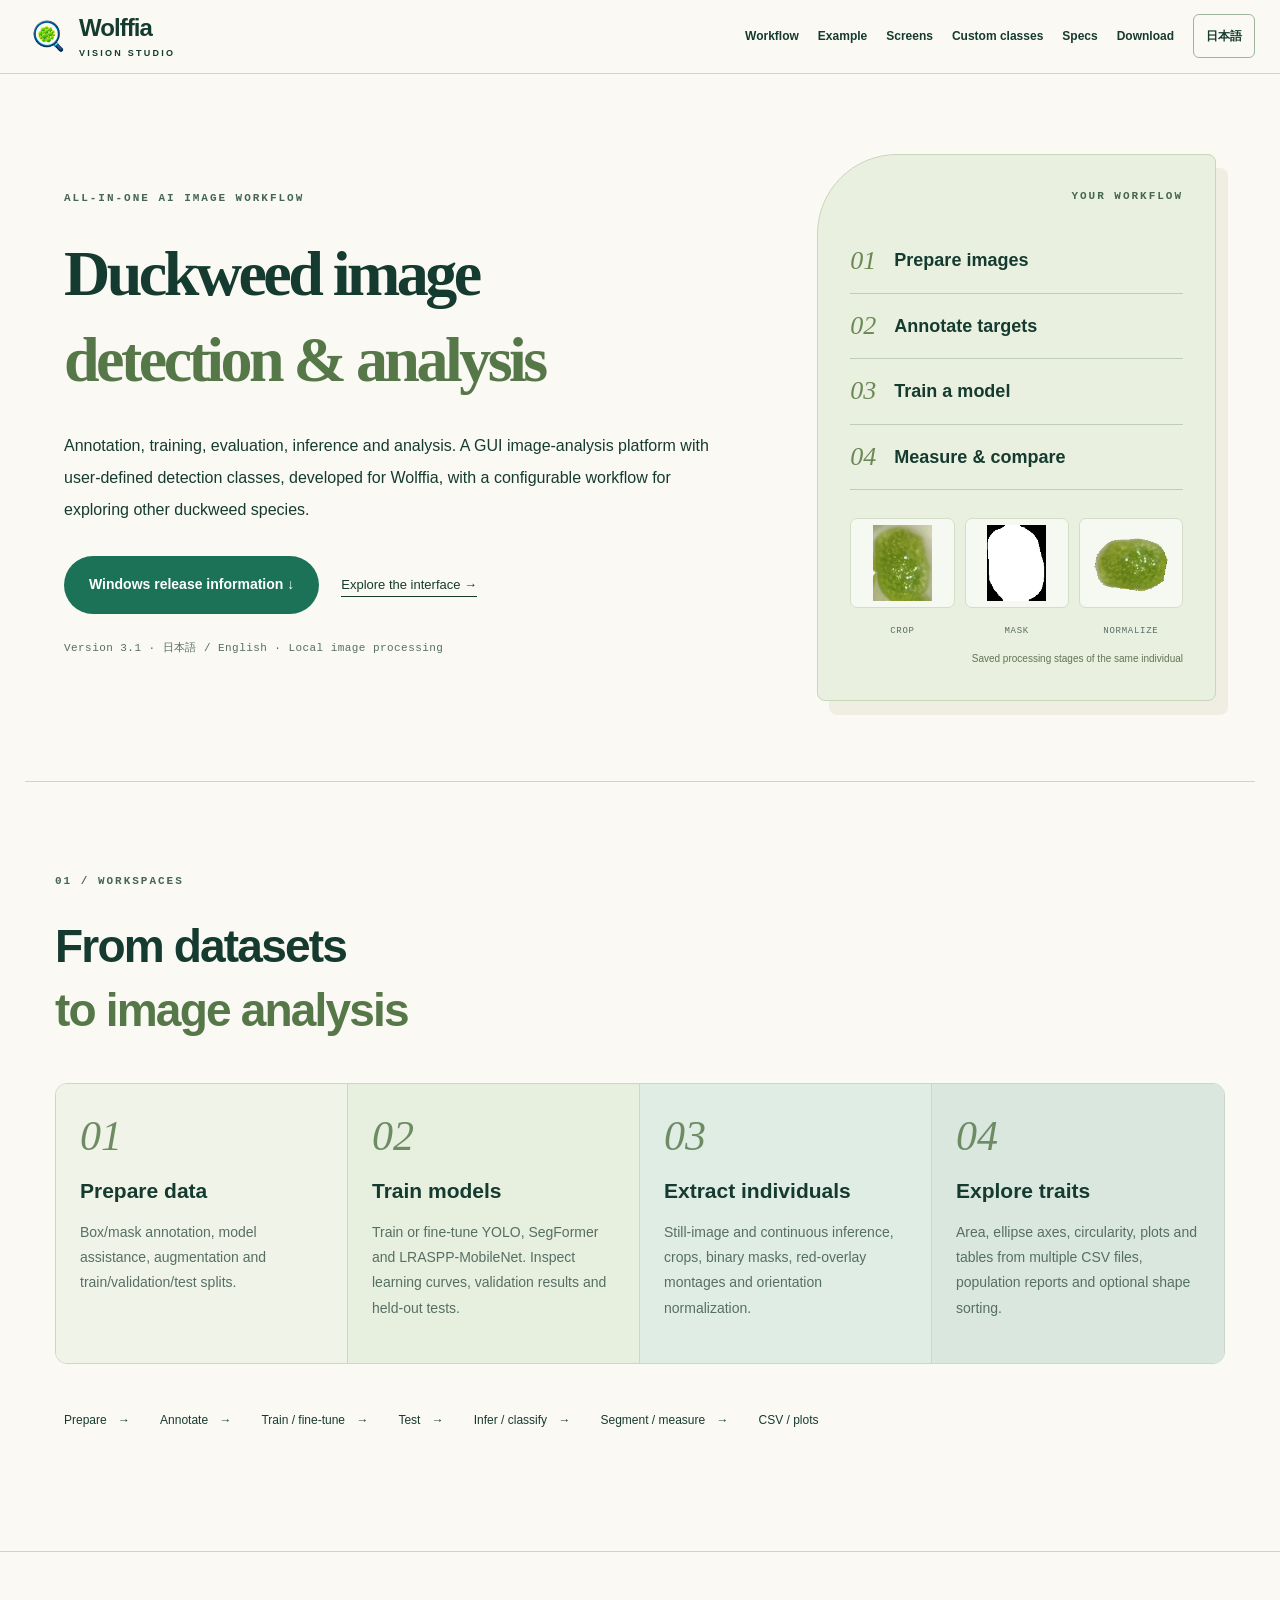
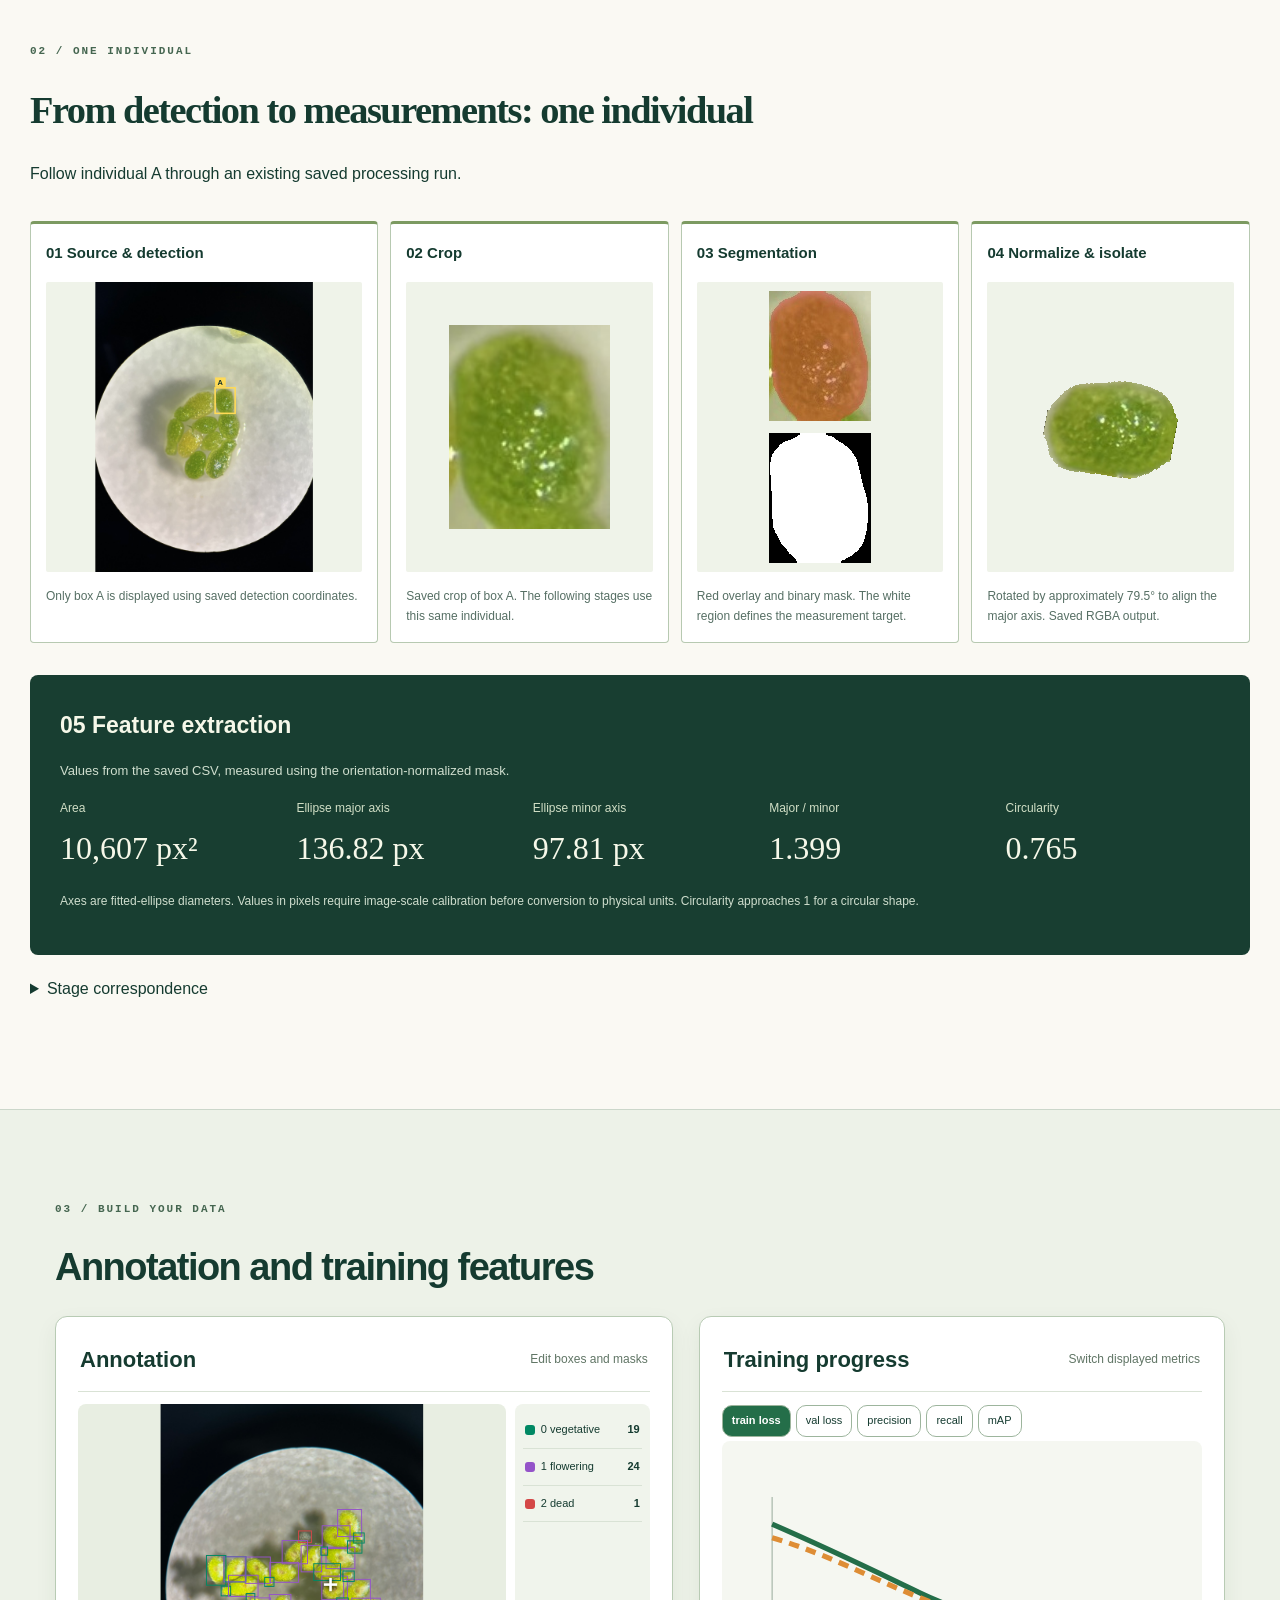
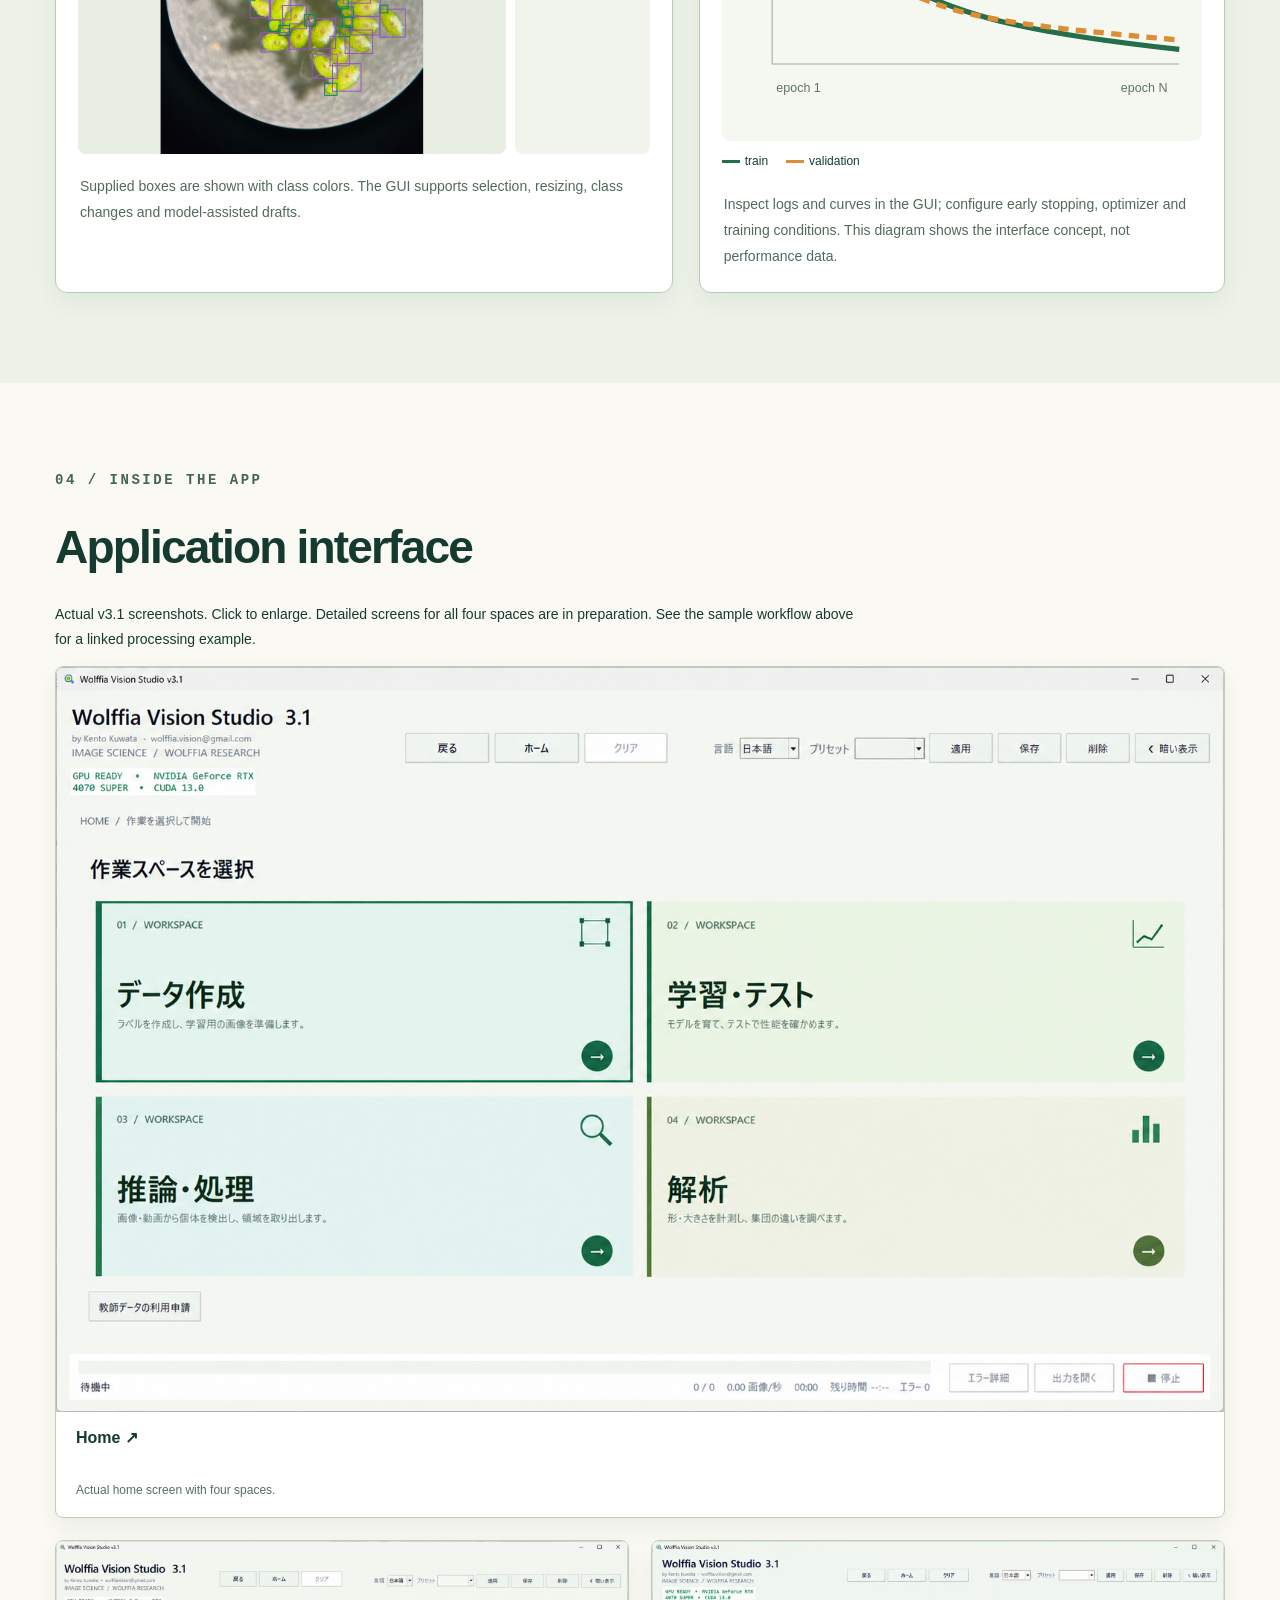
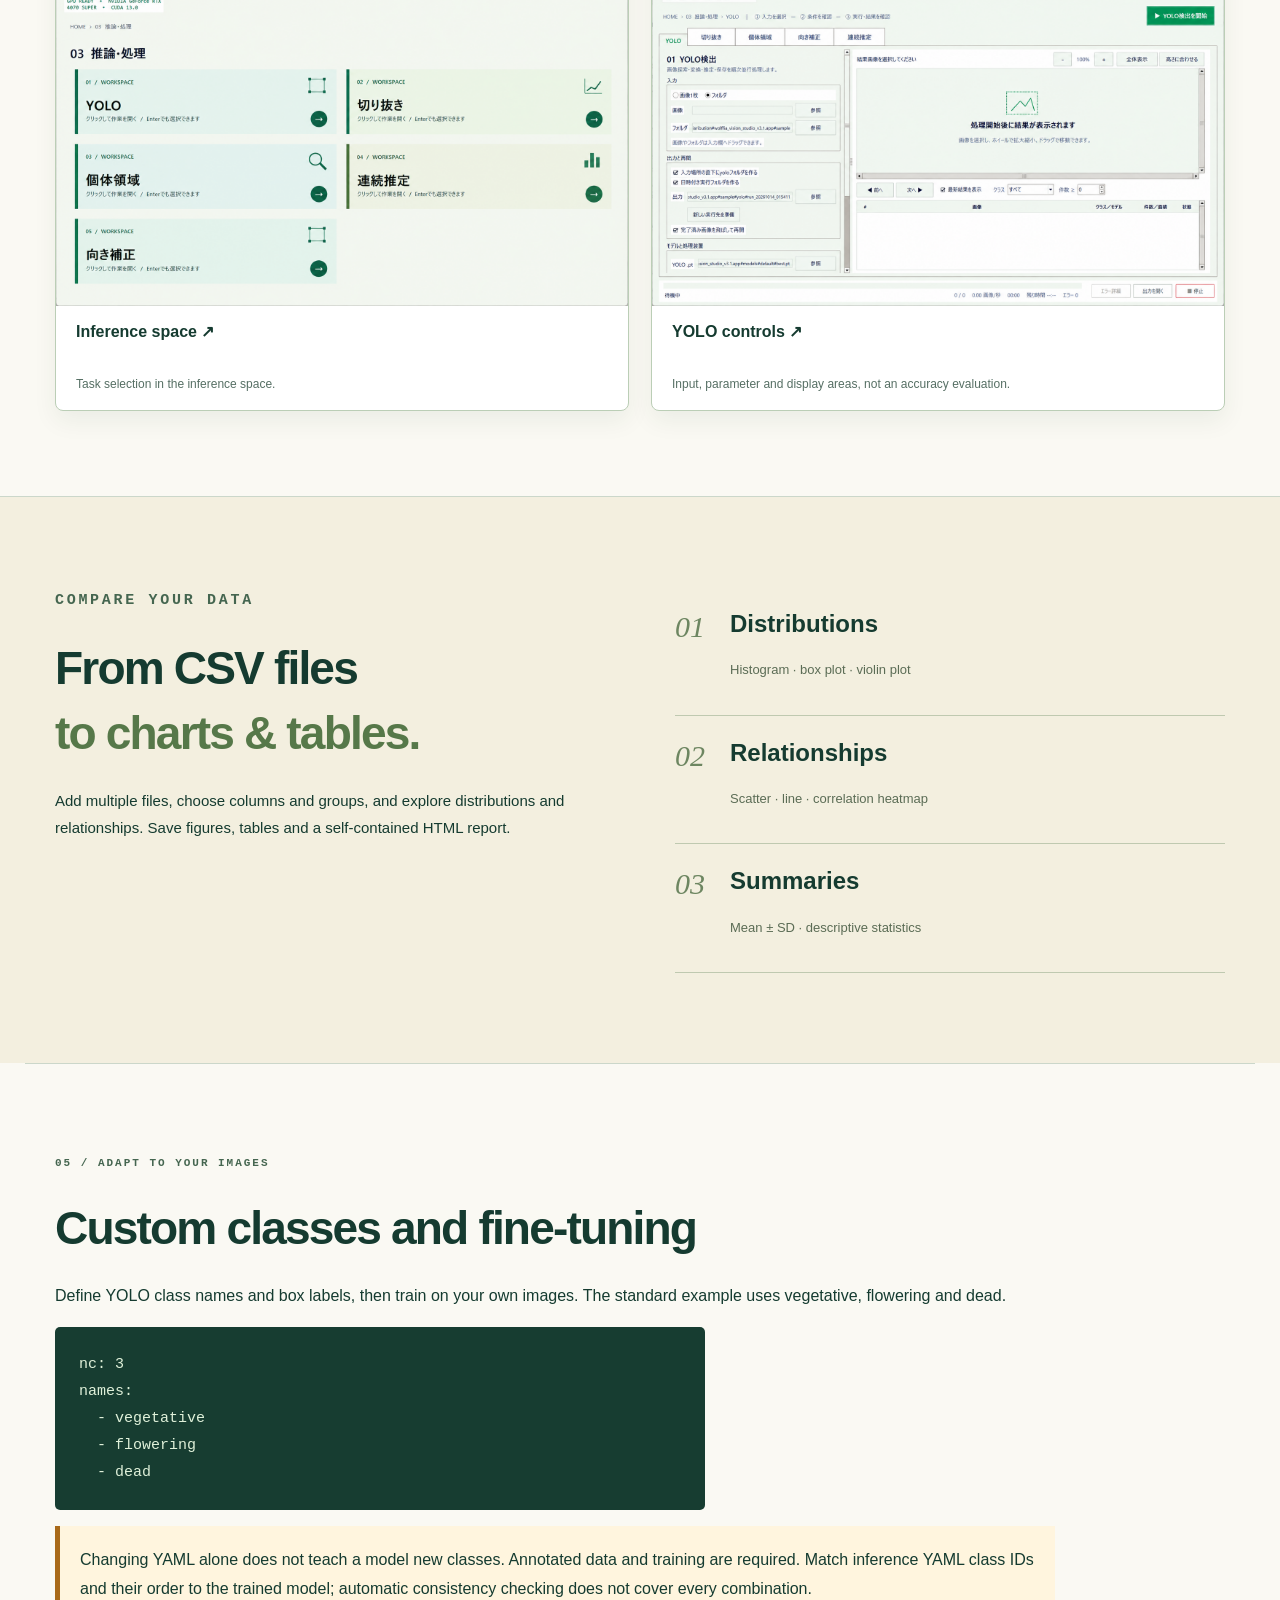
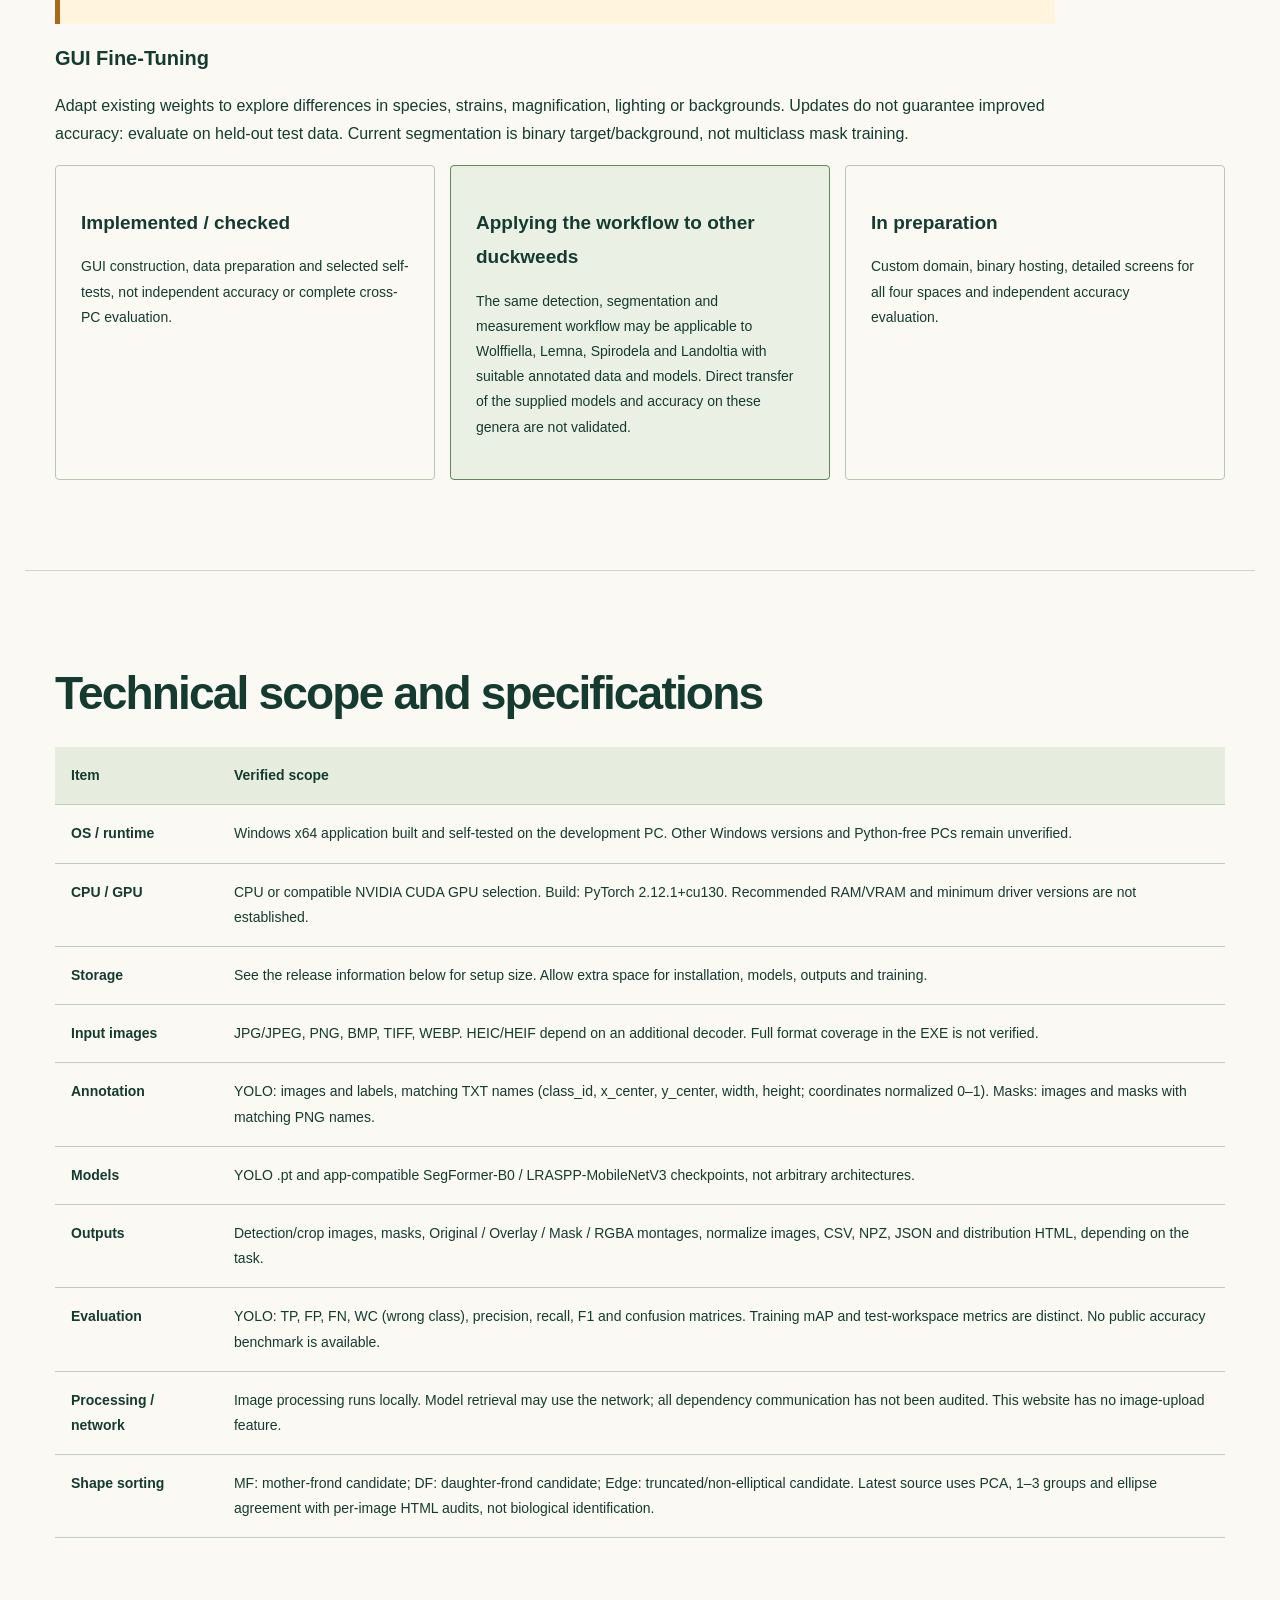
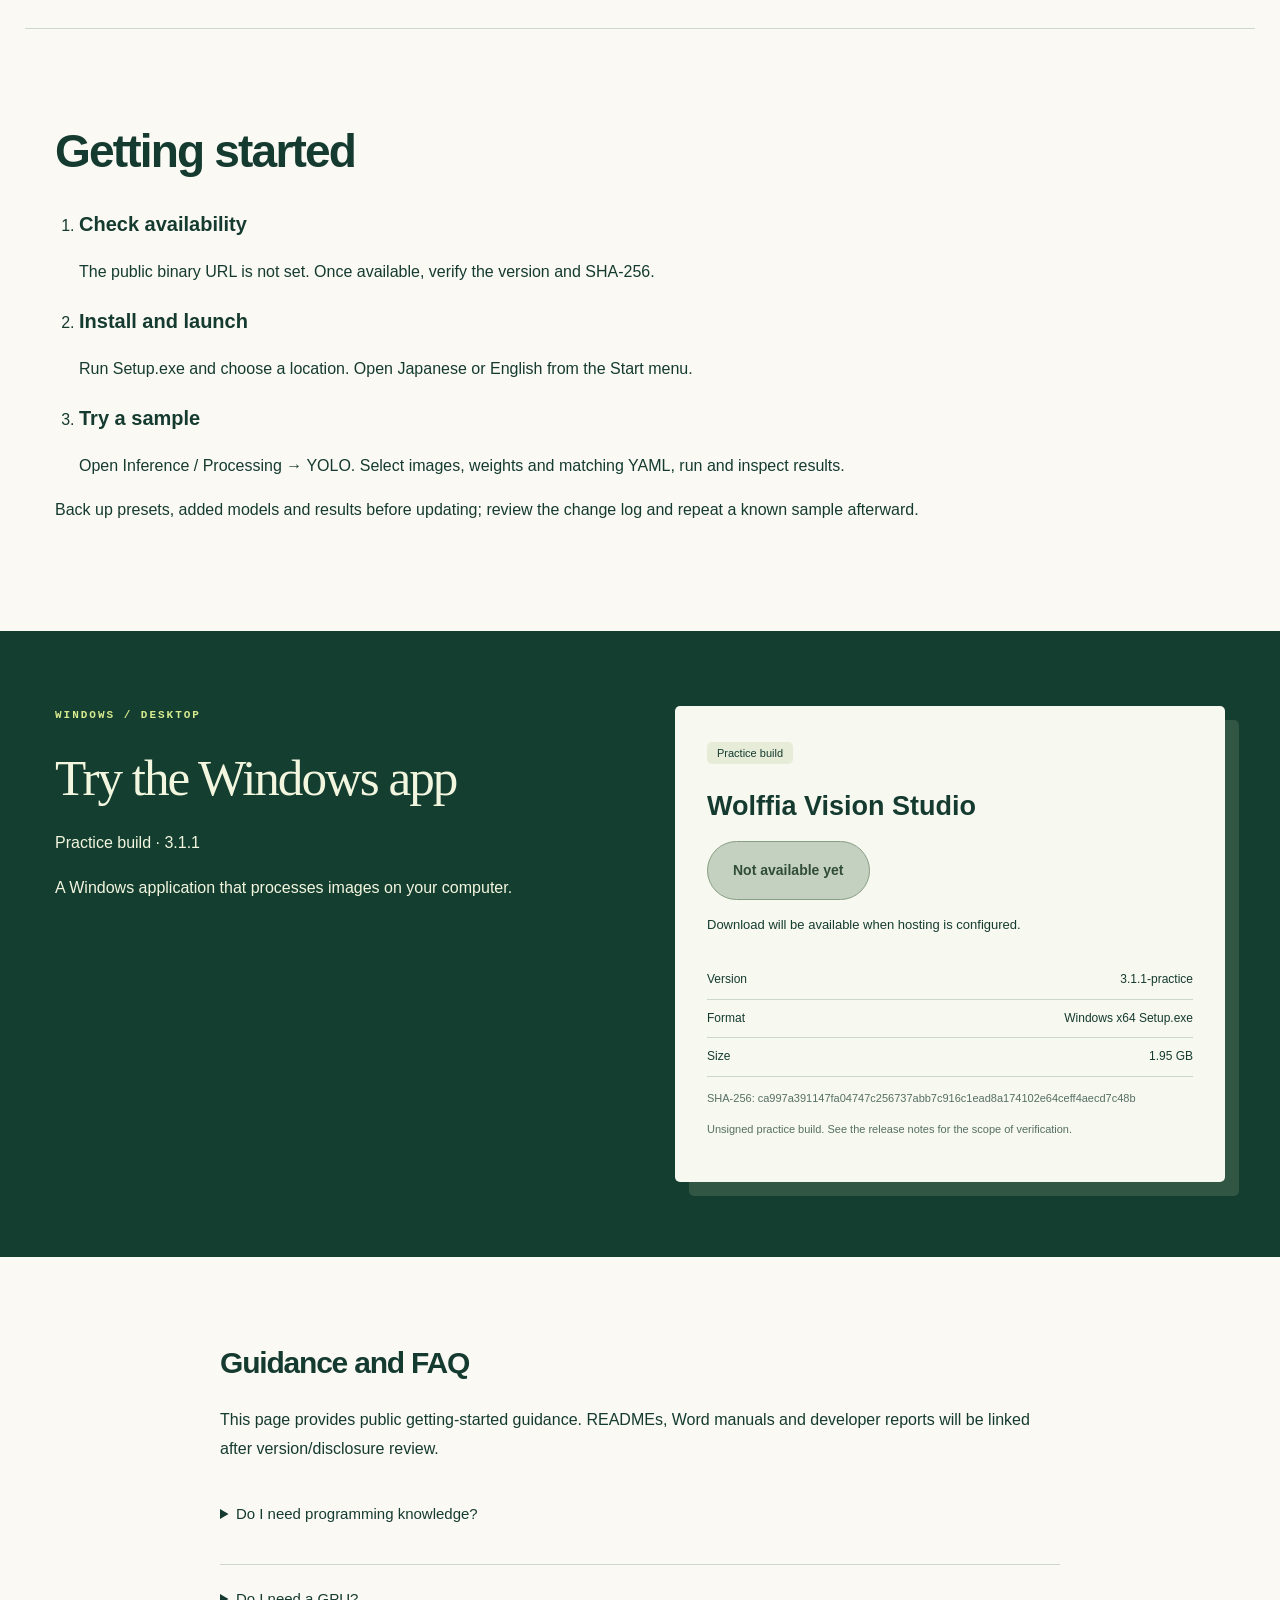
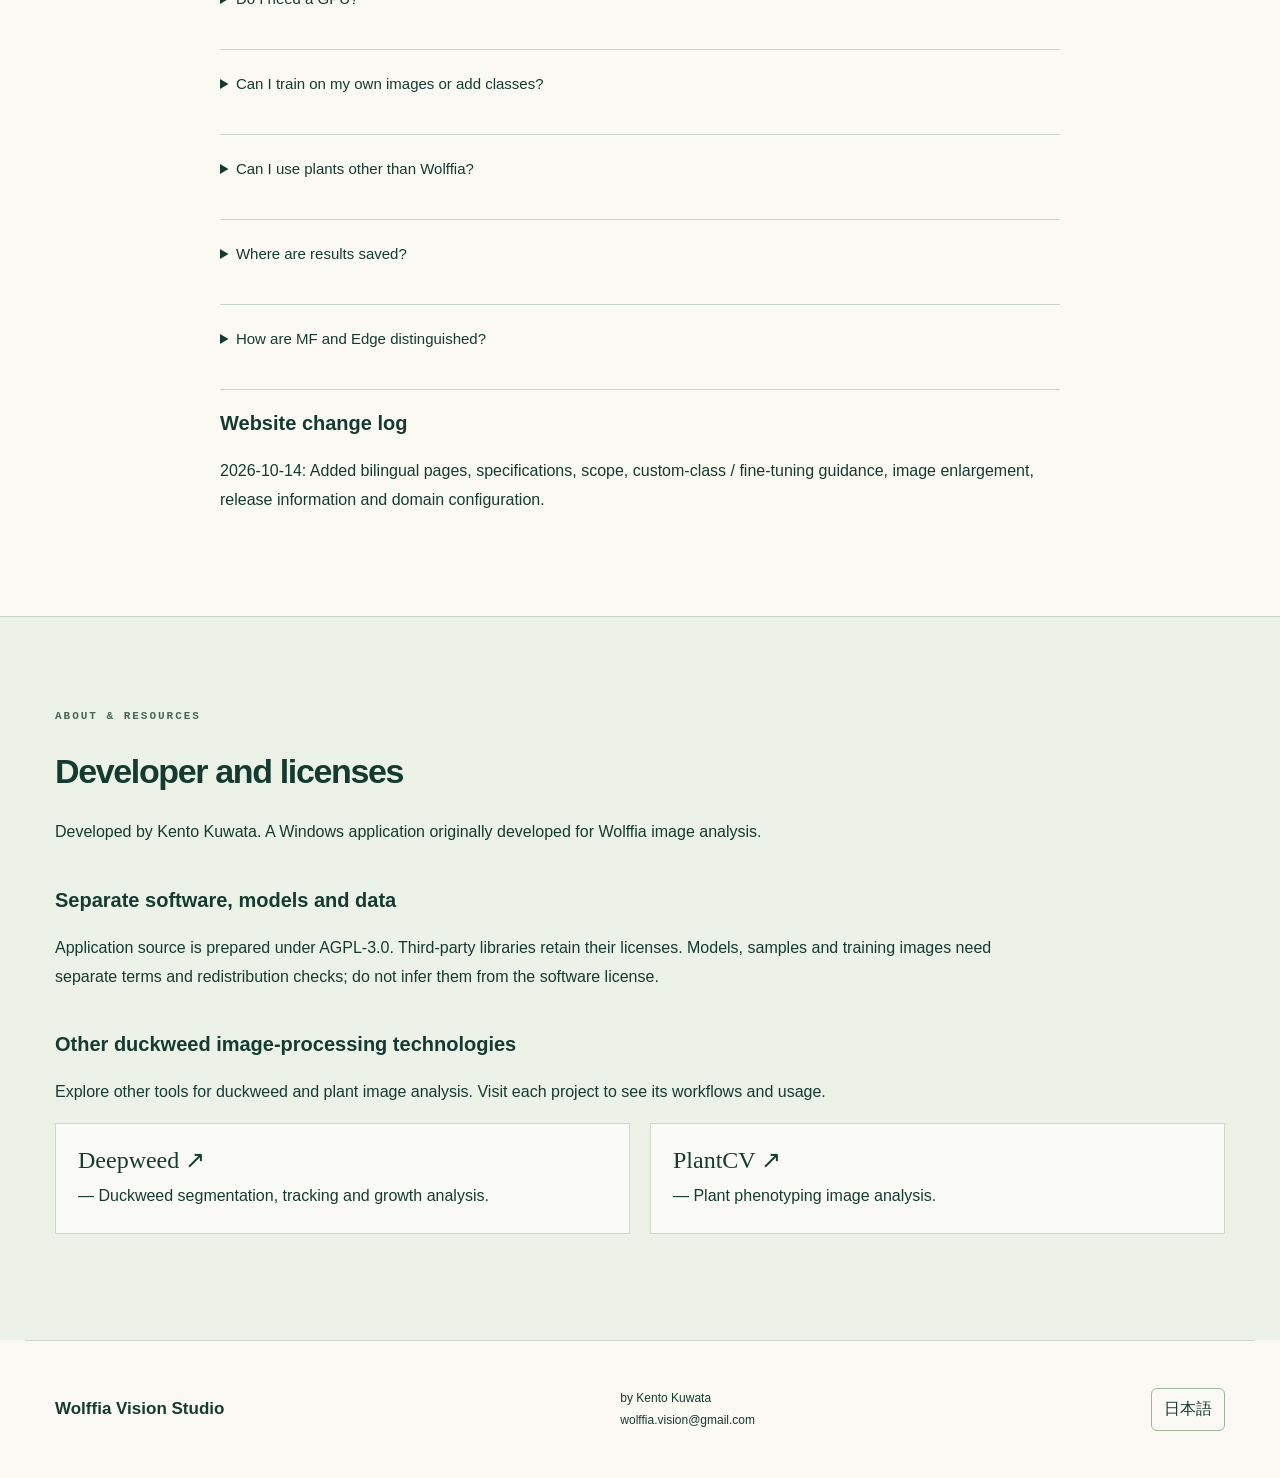
==== en/index.html @ 138a8642 "Add files via upload" ====
<!doctype html><html lang="en"><head><meta charset="utf-8"><meta name="viewport" content="width=device-width,initial-scale=1"><title>Wolffia Vision Studio | Annotation, fine-tuning and image analysis</title><meta name="description" content="Annotation, training, evaluation, inference and analysis. A GUI image-analysis platform with user-defined detection classes, developed for Wolffia, with a configurable workflow for exploring other duckweed species."><meta property="og:type" content="website"><meta property="og:title" content="Wolffia Vision Studio | Annotation, fine-tuning and image analysis"><meta property="og:description" content="Annotation, training, evaluation, inference and analysis. A GUI image-analysis platform with user-defined detection classes, developed for Wolffia, with a configurable workflow for exploring other duckweed species."><meta name="twitter:card" content="summary"><link rel="icon" href="../assets/icon.png"><link rel="stylesheet" href="../style.css"><link rel="stylesheet" href="../enhancements.css"><link rel="stylesheet" href="../editorial.css"></head><body><a class="skip" href="#main">Skip to content</a><header><a class="brand" href="#main"><img src="../assets/icon.png" width="44" height="44" alt=""><span>Wolffia<span class="brand-sub">VISION STUDIO</span></span></a><button class="menu-toggle" aria-expanded="false" aria-controls="main-nav">Menu ☰</button><nav id="main-nav" aria-label="Main navigation"><a href="#workflow">Workflow</a><a href="#example">Example</a><a href="#screens">Screens</a><a href="#custom">Custom classes</a><a href="#spec">Specs</a><a href="#download">Download</a><a class="language-link" href="../" hreflang="ja">日本語</a></nav></header><main id="main"><section class="hero"><div class="hero-copy"><p class="eyebrow">ALL-IN-ONE AI IMAGE WORKFLOW</p><h1>Duckweed image<br><em>detection & analysis</em></h1><p class="lead">Annotation, training, evaluation, inference and analysis. A GUI image-analysis platform with user-defined detection classes, developed for Wolffia, with a configurable workflow for exploring other duckweed species.</p><div class="actions"><a class="primary" href="#download">Windows release information ↓</a><a class="text-link" href="#screens">Explore the interface →</a></div><p class="subtle">Version 3.1 · 日本語 / English · Local image processing</p></div><aside class="workflow-panel" aria-label="Workflow"><p class="eyebrow">YOUR WORKFLOW</p><ol><li><span>01</span><strong>Prepare images</strong></li><li><span>02</span><strong>Annotate targets</strong></li><li><span>03</span><strong>Train a model</strong></li><li><span>04</span><strong>Measure & compare</strong></li></ol><div class="workflow-specimens"><figure><img src="../assets/workflow/crop.jpg" alt="CROP"><figcaption>CROP</figcaption></figure><figure><img src="../assets/workflow/mask.png" alt="MASK"><figcaption>MASK</figcaption></figure><figure><img src="../assets/workflow/normalized.png" alt="NORMALIZE"><figcaption>NORMALIZE</figcaption></figure></div><p class="specimen-caption">Saved processing stages of the same individual</p></aside></section><section class="intro" id="workflow"><p class="eyebrow">01 / WORKSPACES</p><h2>From datasets<br><em>to image analysis</em></h2><div class="steps"><article><span class="step-number">01</span><h3>Prepare data</h3><p>Box/mask annotation, model assistance, augmentation and train/validation/test splits.</p></article><article><span class="step-number">02</span><h3>Train models</h3><p>Train or fine-tune YOLO, SegFormer and LRASPP-MobileNet. Inspect learning curves, validation results and held-out tests.</p></article><article><span class="step-number">03</span><h3>Extract individuals</h3><p>Still-image and continuous inference, crops, binary masks, red-overlay montages and orientation normalization.</p></article><article><span class="step-number">04</span><h3>Explore traits</h3><p>Area, ellipse axes, circularity, plots and tables from multiple CSV files, population reports and optional shape sorting.</p></article></div><ol class="flow"><li>Prepare</li><li>Annotate</li><li>Train / fine-tune</li><li>Test</li><li>Infer / classify</li><li>Segment / measure</li><li>CSV / plots</li></ol></section><section class="intro example" id="example"><p class="eyebrow">02 / ONE INDIVIDUAL</p><h2>From detection to measurements: one individual</h2><p>Follow individual A through an existing saved processing run.</p><div class="example-grid"><figure><h3>01 Source & detection</h3><div class="example-image"><svg viewBox="0 0 1108 1477" role="img" aria-label="Selected detection box A in the source image"><image href="../assets/workflow/original.jpg" width="1108" height="1477"/><rect x="610" y="539" width="102" height="130" fill="none" stroke="#ffda56" stroke-width="8"/><rect x="610" y="486" width="54" height="48" fill="#ffda56"/><text x="622" y="523" font-size="38" font-weight="bold" fill="#18352b">A</text></svg></div><figcaption>Only box A is displayed using saved detection coordinates.</figcaption></figure><figure><h3>02 Crop</h3><div class="example-image"><img src="../assets/workflow/crop.jpg" alt="Individual cropped from box A" width="102" height="130" loading="lazy"></div><figcaption>Saved crop of box A. The following stages use this same individual.</figcaption></figure><figure><h3>03 Segmentation</h3><div class="example-image"><div class="mask-pair"><img src="../assets/workflow/overlay.jpg" alt="Extracted region shown in red" loading="lazy"><img src="../assets/workflow/mask.png" alt="Binary mask: white foreground, black background" loading="lazy"></div></div><figcaption>Red overlay and binary mask. The white region defines the measurement target.</figcaption></figure><figure><h3>04 Normalize & isolate</h3><div class="example-image"><img src="../assets/workflow/normalized.png" alt="Transparent cutout with the major axis horizontal" width="163" height="141" loading="lazy"></div><figcaption>Rotated by approximately 79.5° to align the major axis. Saved RGBA output.</figcaption></figure></div><div class="measurement"><h3>05 Feature extraction</h3><p>Values from the saved CSV, measured using the orientation-normalized mask.</p><dl><div><dt>Area</dt><dd>10,607 px²</dd></div><div><dt>Ellipse major axis</dt><dd>136.82 px</dd></div><div><dt>Ellipse minor axis</dt><dd>97.81 px</dd></div><div><dt>Major / minor</dt><dd>1.399</dd></div><div><dt>Circularity</dt><dd>0.765</dd></div></dl><p class="fine">Axes are fitted-ellipse diameters. Values in pixels require image-scale calibration before conversion to physical units. Circularity approaches 1 for a circular shape.</p></div><details><summary>Stage correspondence</summary><p>The same detection is linked across stages by the crop manifest and an internal object ID.</p><p>This is a saved processing example, not a v3.1 accuracy benchmark.</p></details></section><section class="intro feature-tools" id="annotation-training"><p class="eyebrow">03 / BUILD YOUR DATA</p><h2>Annotation and training features</h2><div class="hero-tools" aria-label="Annotation and training feature examples"><article class="tool-preview annotation-preview"><div class="tool-bar"><strong>Annotation</strong><span>Edit boxes and masks</span></div><div class="annotation-layout"><div class="annotation-canvas"><svg viewBox="0 0 1108 1477" role="img" aria-label="Annotation example using the supplied labels"><image href="../assets/annotation-example.png" width="1108" height="1477"/><rect x="422.7" y="964.2" width="119.0" height="82.2" fill="none" stroke="#9453c9" stroke-width="4"/><rect x="357.1" y="645.7" width="105.9" height="111.3" fill="none" stroke="#9453c9" stroke-width="4"/><rect x="628.2" y="905.5" width="109.9" height="127.1" fill="none" stroke="#9453c9" stroke-width="4"/><rect x="543.5" y="928.0" width="90.5" height="107.0" fill="none" stroke="#9453c9" stroke-width="4"/><rect x="593.1" y="596.5" width="86.4" height="111.8" fill="none" stroke="#9453c9" stroke-width="4"/><rect x="461.4" y="668.3" width="120.9" height="84.3" fill="none" stroke="#9453c9" stroke-width="4"/><rect x="680.2" y="726.3" width="107.9" height="99.4" fill="none" stroke="#9453c9" stroke-width="4"/><rect x="715.1" y="980.2" width="81.7" height="124.7" fill="none" stroke="#9453c9" stroke-width="4"/><rect x="806.8" y="819.4" width="120.5" height="77.7" fill="none" stroke="#9453c9" stroke-width="4"/><rect x="725.5" y="1095.6" width="120.4" height="116.6" fill="none" stroke="#9453c9" stroke-width="4"/><rect x="681.8" y="513.7" width="117.5" height="95.8" fill="none" stroke="#9453c9" stroke-width="4"/><rect x="925.0" y="865.7" width="107.7" height="118.5" fill="none" stroke="#9453c9" stroke-width="4"/><rect x="698.0" y="604.5" width="121.9" height="90.4" fill="none" stroke="#9453c9" stroke-width="4"/><rect x="640.0" y="1055.8" width="105.6" height="102.3" fill="none" stroke="#9453c9" stroke-width="4"/><rect x="772.7" y="740.0" width="112.5" height="100.7" fill="none" stroke="#9453c9" stroke-width="4"/><rect x="514.6" y="850.2" width="101.4" height="98.3" fill="none" stroke="#9453c9" stroke-width="4"/><rect x="747.2" y="445.1" width="101.1" height="114.4" fill="none" stroke="#9453c9" stroke-width="4"/><rect x="778.7" y="954.1" width="115.8" height="99.1" fill="none" stroke="#9453c9" stroke-width="4"/><rect x="582.3" y="535.6" width="54.1" height="48.9" fill="none" stroke="#d44747" stroke-width="4"/><rect x="743.5" y="818.4" width="48.5" height="45.6" fill="none" stroke="#008864" stroke-width="4"/><rect x="753.7" y="935.5" width="45.9" height="46.3" fill="none" stroke="#008864" stroke-width="4"/><rect x="762.6" y="856.1" width="50.8" height="44.0" fill="none" stroke="#008864" stroke-width="4"/><rect x="769.4" y="704.9" width="47.6" height="43.9" fill="none" stroke="#008864" stroke-width="4"/><rect x="788.6" y="577.4" width="61.1" height="52.0" fill="none" stroke="#008864" stroke-width="4"/><rect x="455.2" y="911.8" width="49.2" height="48.2" fill="none" stroke="#008864" stroke-width="4"/><rect x="255.5" y="768.7" width="40.1" height="41.0" fill="none" stroke="#008864" stroke-width="4"/><rect x="806.8" y="895.8" width="118.9" height="79.0" fill="none" stroke="#9453c9" stroke-width="4"/><rect x="692.1" y="1178.3" width="52.2" height="51.3" fill="none" stroke="#008864" stroke-width="4"/><rect x="607.8" y="888.8" width="44.7" height="48.5" fill="none" stroke="#008864" stroke-width="4"/><rect x="498.9" y="934.1" width="45.5" height="43.1" fill="none" stroke="#008864" stroke-width="4"/><rect x="767.8" y="898.6" width="43.4" height="43.6" fill="none" stroke="#008864" stroke-width="4"/><rect x="286.5" y="722.6" width="124.8" height="89.7" fill="none" stroke="#9453c9" stroke-width="4"/><rect x="646.5" y="674.0" width="112.6" height="71.2" fill="none" stroke="#008864" stroke-width="4"/><rect x="814.8" y="544.1" width="44.4" height="42.7" fill="none" stroke="#008864" stroke-width="4"/><rect x="439.3" y="731.7" width="39.2" height="38.1" fill="none" stroke="#008864" stroke-width="4"/><rect x="361.3" y="799.8" width="36.4" height="30.7" fill="none" stroke="#008864" stroke-width="4"/><rect x="676.7" y="603.4" width="28.0" height="34.7" fill="none" stroke="#008864" stroke-width="4"/><rect x="925.0" y="849.0" width="33.7" height="32.2" fill="none" stroke="#008864" stroke-width="4"/><rect x="267.6" y="644.4" width="92.3" height="106.4" fill="none" stroke="#008864" stroke-width="4"/><rect x="267.5" y="644.8" width="92.3" height="105.9" fill="none" stroke="#9453c9" stroke-width="4"/><rect x="193.5" y="639.2" width="81.9" height="125.3" fill="none" stroke="#008864" stroke-width="4"/><rect x="378.1" y="818.3" width="85.9" height="84.6" fill="none" stroke="#9453c9" stroke-width="4"/><rect x="458.7" y="803.8" width="91.2" height="107.1" fill="none" stroke="#9453c9" stroke-width="4"/><rect x="513.0" y="576.4" width="107.1" height="97.8" fill="none" stroke="#9453c9" stroke-width="4"/></svg><span class="cursor-cross">＋</span></div><ul class="annotation-list"><li><i style="background:#008864"></i>0 vegetative <b>19</b></li><li><i style="background:#9453c9"></i>1 flowering <b>24</b></li><li><i style="background:#d44747"></i>2 dead <b>1</b></li></ul></div><p>Supplied boxes are shown with class colors. The GUI supports selection, resizing, class changes and model-assisted drafts.</p></article><article class="tool-preview training-preview"><div class="tool-bar"><strong>Training progress</strong><span>Switch displayed metrics</span></div><div class="metric-pills"><b>train loss</b><span>val loss</span><span>precision</span><span>recall</span><span>mAP</span></div><svg class="training-chart" viewBox="0 0 460 220" role="img" aria-label="Illustrative training-curve display; not measured values"><path d="M48 20V180H438" fill="none" stroke="#9cae9f"/><path d="M48 46 C110 73 140 88 190 112 S300 151 438 166" fill="none" stroke="#246e49" stroke-width="5"/><path d="M48 59 C105 76 145 99 196 119 S307 145 438 157" fill="none" stroke="#de8d35" stroke-width="5" stroke-dasharray="10 7"/><g fill="#607565" font-size="12"><text x="52" y="207">epoch 1</text><text x="382" y="207">epoch N</text></g></svg><div class="chart-key"><span><i class="train-line"></i>train</span><span><i class="val-line"></i>validation</span></div><p>Inspect logs and curves in the GUI; configure early stopping, optimizer and training conditions. This diagram shows the interface concept, not performance data.</p></article></div></section><section class="screens" id="screens"><p class="eyebrow">04 / INSIDE THE APP</p><h2>Application interface</h2><p>Actual v3.1 screenshots. Click to enlarge. Detailed screens for all four spaces are in preparation. See the sample workflow above for a linked processing example.</p><div class="gallery"><figure class="gallery-card"><button class="zoom" data-full="../assets/home.png" aria-label="Home — Enlarge image"><span class="screenshot-crop"><img src="../assets/home.png" alt="Actual home screen with four spaces." loading="lazy" width="1570" height="1002"></span><span>Home ↗</span></button><figcaption>Actual home screen with four spaces.</figcaption></figure><figure class="gallery-card"><button class="zoom" data-full="../assets/workspace.png" aria-label="Inference space — Enlarge image"><span class="screenshot-crop"><img src="../assets/workspace.png" alt="Task selection in the inference space." loading="lazy" width="1570" height="1002"></span><span>Inference space ↗</span></button><figcaption>Task selection in the inference space.</figcaption></figure><figure class="gallery-card"><button class="zoom" data-full="../assets/yolo.png" aria-label="YOLO controls — Enlarge image"><span class="screenshot-crop"><img src="../assets/yolo.png" alt="Input, parameter and display areas, not an accuracy evaluation." loading="lazy" width="1570" height="1002"></span><span>YOLO controls ↗</span></button><figcaption>Input, parameter and display areas, not an accuracy evaluation.</figcaption></figure></div></section><section class="chart-feature intro" id="charts"><div><p class="eyebrow">COMPARE YOUR DATA</p><h2>From CSV files<br><em>to charts & tables.</em></h2><p>Add multiple files, choose columns and groups, and explore distributions and relationships. Save figures, tables and a self-contained HTML report.</p></div><div class="chart-options"><article><span>01</span><h3>Distributions</h3><p>Histogram · box plot · violin plot</p></article><article><span>02</span><h3>Relationships</h3><p>Scatter · line · correlation heatmap</p></article><article><span>03</span><h3>Summaries</h3><p>Mean ± SD · descriptive statistics</p></article></div></section><section class="intro" id="custom"><p class="eyebrow">05 / ADAPT TO YOUR IMAGES</p><h2>Custom classes and fine-tuning</h2><p>Define YOLO class names and box labels, then train on your own images. The standard example uses vegetative, flowering and dead.</p><pre class="yaml"><code>nc: 3
names:
  - vegetative
  - flowering
  - dead</code></pre><p class="notice">Changing YAML alone does not teach a model new classes. Annotated data and training are required. Match inference YAML class IDs and their order to the trained model; automatic consistency checking does not cover every combination.</p><h3>GUI Fine-Tuning</h3><p>Adapt existing weights to explore differences in species, strains, magnification, lighting or backgrounds. Updates do not guarantee improved accuracy: evaluate on held-out test data. Current segmentation is binary target/background, not multiclass mask training.</p><div class="scope"><article><h3>Implemented / checked</h3><p>GUI construction, data preparation and selected self-tests, not independent accuracy or complete cross-PC evaluation.</p></article><article><h3>Applying the workflow to other duckweeds</h3><p>The same detection, segmentation and measurement workflow may be applicable to Wolffiella, Lemna, Spirodela and Landoltia with suitable annotated data and models. Direct transfer of the supplied models and accuracy on these genera are not validated.</p></article><article><h3>In preparation</h3><p>Custom domain, binary hosting, detailed screens for all four spaces and independent accuracy evaluation.</p></article></div></section><section class="intro" id="spec"><h2>Technical scope and specifications</h2><div class="table-wrap" tabindex="0" role="region" aria-label="Specifications"><table><thead><tr><th>Item</th><th>Verified scope</th></tr></thead><tbody><tr><th scope="row">OS / runtime</th><td>Windows x64 application built and self-tested on the development PC. Other Windows versions and Python-free PCs remain unverified.</td></tr><tr><th scope="row">CPU / GPU</th><td>CPU or compatible NVIDIA CUDA GPU selection. Build: PyTorch 2.12.1+cu130. Recommended RAM/VRAM and minimum driver versions are not established.</td></tr><tr><th scope="row">Storage</th><td>See the release information below for setup size. Allow extra space for installation, models, outputs and training.</td></tr><tr><th scope="row">Input images</th><td>JPG/JPEG, PNG, BMP, TIFF, WEBP. HEIC/HEIF depend on an additional decoder. Full format coverage in the EXE is not verified.</td></tr><tr><th scope="row">Annotation</th><td>YOLO: images and labels, matching TXT names (class_id, x_center, y_center, width, height; coordinates normalized 0–1). Masks: images and masks with matching PNG names.</td></tr><tr><th scope="row">Models</th><td>YOLO .pt and app-compatible SegFormer-B0 / LRASPP-MobileNetV3 checkpoints, not arbitrary architectures.</td></tr><tr><th scope="row">Outputs</th><td>Detection/crop images, masks, Original / Overlay / Mask / RGBA montages, normalize images, CSV, NPZ, JSON and distribution HTML, depending on the task.</td></tr><tr><th scope="row">Evaluation</th><td>YOLO: TP, FP, FN, WC (wrong class), precision, recall, F1 and confusion matrices. Training mAP and test-workspace metrics are distinct. No public accuracy benchmark is available.</td></tr><tr><th scope="row">Processing / network</th><td>Image processing runs locally. Model retrieval may use the network; all dependency communication has not been audited. This website has no image-upload feature.</td></tr><tr><th scope="row">Shape sorting</th><td>MF: mother-frond candidate; DF: daughter-frond candidate; Edge: truncated/non-elliptical candidate. Latest source uses PCA, 1–3 groups and ellipse agreement with per-image HTML audits, not biological identification.</td></tr></tbody></table></div></section><section class="intro" id="guide"><h2>Getting started</h2><ol class="instructions"><li><h3>Check availability</h3><p>The public binary URL is not set. Once available, verify the version and SHA-256.</p></li><li><h3>Install and launch</h3><p>Run Setup.exe and choose a location. Open Japanese or English from the Start menu.</p></li><li><h3>Try a sample</h3><p>Open Inference / Processing → YOLO. Select images, weights and matching YAML, run and inspect results.</p></li></ol><p>Back up presets, added models and results before updating; review the change log and repeat a known sample afterward.</p></section><section class="download" id="download"><div><p class="eyebrow">WINDOWS / DESKTOP</p><h2>Try the Windows app</h2><p>Practice build · 3.1.1</p><p>A Windows application that processes images on your computer.</p></div><div class="download-card"><span class="release-label">Practice build</span><h3>Wolffia Vision Studio</h3><a id="download-link" class="primary" hidden>Download setup ↓</a><button id="download-pending" class="primary" disabled>Not available yet</button><p id="release-reason">Download will be available when hosting is configured.</p><a id="source-link" class="text-link" hidden>Source code ↗</a><dl id="release-details"></dl><p id="release-hash" class="fine"></p><p class="fine">Unsigned practice build. See the release notes for the scope of verification.</p></div></section><section class="faq" id="docs"><h2>Guidance and FAQ</h2><p>This page provides public getting-started guidance. READMEs, Word manuals and developer reports will be linked after version/disclosure review. </p><details><summary>Do I need programming knowledge?</summary><p>Routine workflows use the GUI. Setup, model/data preparation and troubleshooting may require technical assistance.</p></details><details><summary>Do I need a GPU?</summary><p>CPU is selectable. Runtime depends on the model, image size and computer; no throughput guarantee is provided.</p></details><details><summary>Can I train on my own images or add classes?</summary><p>YOLO supports class names, box labels and training data for custom training. Editing YAML alone is insufficient. Masks are currently binary.</p></details><details><summary>Can I use plants other than Wolffia?</summary><p>Potentially. Annotate target-species images with boxes or masks; for YOLO, configure dataset paths and class names in YAML, then train or fine-tune. Define imaging conditions and how roots/fronds are labeled, and evaluate on held-out images. Editing YAML alone does not teach new species or classes.</p></details><details><summary>Where are results saved?</summary><p>In the local output folder selected for each task. YOLO also offers a yolo folder under the input directory. Producing output does not establish correctness.</p></details><details><summary>How are MF and Edge distinguished?</summary><p>Not by elongation alone. Latest source compares masks with complete fitted ellipses. Segmentation errors also reduce agreement, so inspect the images and audit.</p></details><h3>Website change log</h3><p>2026-10-14: Added bilingual pages, specifications, scope, custom-class / fine-tuning guidance, image enlargement, release information and domain configuration.</p></section><section class="intro" id="about"><p class="eyebrow">ABOUT & RESOURCES</p><h2>Developer and licenses</h2><p>Developed by Kento Kuwata. A Windows application originally developed for Wolffia image analysis.</p><h3>Separate software, models and data</h3><p>Application source is prepared under AGPL-3.0. Third-party libraries retain their licenses. Models, samples and training images need separate terms and redistribution checks; do not infer them from the software license.</p><h3>Other duckweed image-processing technologies</h3><p>Explore other tools for duckweed and plant image analysis. Visit each project to see its workflows and usage.</p><ul><li><a href="https://github.com/SamOliveiraLab/Deepweed">Deepweed ↗</a> — Duckweed segmentation, tracking and growth analysis.</li><li><a href="https://github.com/danforthcenter/plantcv">PlantCV ↗</a> — Plant phenotyping image analysis.</li></ul></section><footer><div class="brand">Wolffia Vision Studio</div><p>by Kento Kuwata<br><a href="mailto:wolffia.vision@gmail.com">wolffia.vision@gmail.com</a></p><a class="language-link" href="../">日本語</a></footer></main><dialog id="lightbox" aria-label="Enlarge image"><button id="close-lightbox">Close ×</button><div class="lightbox-crop"><img id="lightbox-image" alt=""></div><p id="lightbox-caption"></p></dialog><script src="../app.js" defer></script></body></html>
---- style.css ----
:root{--paper:#f7f7ef;--ink:#153c2b;--muted:#607565;--green:#246e49;--line:#d9e2d5;--lime:#d7ea8d}*{box-sizing:border-box}html{scroll-behavior:smooth;scroll-padding-top:100px}body{margin:0;background:var(--paper);color:var(--ink);font-family:'Yu Gothic UI','Hiragino Kaku Gothic ProN',sans-serif;line-height:1.8}a{color:inherit;text-decoration:none}button{font:inherit}a:focus-visible,button:focus-visible,summary:focus-visible{outline:3px solid #579b48;outline-offset:5px}.skip{position:absolute;top:-60px}.skip:focus{top:0;background:white;z-index:9}header{max-width:1360px;margin:auto;padding:22px 5%;display:flex;align-items:center;justify-content:space-between;border-bottom:1px solid var(--line)}.brand{display:flex;align-items:center;gap:10px;font-size:24px;font-weight:700;line-height:1.2}.brand-sub{display:block;font-size:9px;letter-spacing:.27em;margin-top:5px}nav{display:flex;align-items:center;gap:30px;font-size:13px}.nav-download{border:1px solid var(--ink);padding:9px 20px;border-radius:25px}.hero{max-width:1360px;margin:auto;padding:80px 5% 100px;display:grid;grid-template-columns:1.15fr 1fr;gap:50px;align-items:center}.eyebrow{font-size:11px;letter-spacing:.2em;font-weight:700;margin:0 0 22px}.dot{display:inline-block;width:7px;height:7px;border-radius:50%;background:var(--green);margin-right:10px}h1{font-size:clamp(36px,4.4vw,68px);line-height:1.35;letter-spacing:-.04em;margin:0 0 27px;font-weight:700}h1 em{font-style:normal;color:#54823c}.lead{font-size:16px;line-height:2.1}.actions{display:flex;align-items:center;gap:25px;margin:30px 0 17px}.primary{background:var(--green);color:#fff;display:inline-flex;align-items:center;gap:30px;border-radius:6px;padding:15px 23px;font-size:14px;font-weight:700}.primary:hover{background:#164b33}.primary[hidden]{display:none}.text-link{font-size:13px;border-bottom:1px solid var(--ink)}.subtle{font-size:11px;color:var(--muted)}.hero-art{position:relative;border-radius:48% 48% 12px 12px;background:#e0e9d4;padding:60px 24px 45px;border:1px solid #cfddc2}.hero-art img{width:100%;height:340px;object-fit:cover;border-radius:46% 46% 10px 10px;filter:saturate(.83)}.specimen-label{position:absolute;top:23px;left:0;right:0;text-align:center;font:10px monospace;letter-spacing:.17em}.specimen-note{display:block;text-align:center;font-size:12px;padding-top:16px}.measure{position:absolute;background:#f9faef;border:1px solid var(--line);padding:6px 15px;font:10px monospace;letter-spacing:.1em}.top{top:110px;left:-23px}.bottom{right:-20px;bottom:100px}.intro,.screens,.guide,.faq{max-width:1230px;margin:auto;padding:85px 30px}.intro{border-top:1px solid var(--line)}h2{font-size:clamp(28px,3.3vw,43px);line-height:1.5;letter-spacing:-.025em;margin:0 0 22px}.section-heading{display:flex;justify-content:space-between;gap:50px;align-items:center;margin-bottom:44px}.section-heading>p{max-width:440px;color:var(--muted);font-size:14px}.steps{display:grid;grid-template-columns:repeat(4,1fr);gap:30px}.steps article{border-top:2px solid var(--green);padding-top:20px}.step-number{font:italic 34px Georgia,serif;color:#7f9c66}h3{font-size:20px;margin:15px 0 10px}.steps p{font-size:13px;color:var(--muted)}.tag{font-size:10px;letter-spacing:.05em;display:inline-block;background:#e5ecd9;padding:4px 9px;margin-top:8px}.screens{max-width:none;background:#e8eee2;padding-left:max(30px,calc((100vw - 1170px)/2));padding-right:max(30px,calc((100vw - 1170px)/2))}.screen-tabs{display:flex;gap:10px;margin-bottom:24px}.screen-tabs button{background:transparent;border:1px solid #b4c4b0;padding:8px 20px;border-radius:30px;color:var(--ink);cursor:pointer;font-size:13px}.screen-tabs button[aria-pressed=true]{background:var(--ink);border-color:var(--ink);color:white}.app-window{margin:0;border:1px solid #c5d2bf;background:#fff;border-radius:12px;overflow:hidden;box-shadow:0 20px 45px #163c2a13}.app-window img{display:block;width:100%;height:auto}.window-top{padding:10px 16px;background:#f7faf4;display:flex;gap:6px;align-items:center}.window-top i{width:7px;height:7px;background:#bdc9b7;border-radius:50%}.window-top span{font-size:10px;margin:auto;color:var(--muted)}figcaption{font-size:12px;color:var(--muted);padding:15px 20px}.guide{display:grid;grid-template-columns:1fr 1fr;gap:100px}.guide>div>p:last-child{font-size:14px;color:var(--muted);max-width:400px}.guide ol{padding:0;margin:0;list-style:none}.guide li{display:flex;gap:24px;border-bottom:1px solid var(--line);padding:20px 0}.guide li>span{font:italic 28px Georgia,serif;background:#e6ecd9;width:45px;height:45px;flex-shrink:0;text-align:center;border-radius:50%;padding:7px}.guide h3{margin:0;font-size:17px}.guide li p{font-size:13px;color:var(--muted);margin:8px 0}.download{background:#153c2b;color:#f3f6df;display:grid;grid-template-columns:1fr 1fr;gap:80px;padding:75px max(30px,calc((100vw - 1170px)/2))}.download .eyebrow{color:var(--lime)}.download-note{font-size:13px;color:#bfd2be;max-width:380px}.download-card{background:#f7f8ef;color:var(--ink);padding:32px;border-radius:10px}.release-label{font-size:11px;background:#e6ecd7;padding:5px 10px;border-radius:5px}.download-card>p{font-size:13px}.download-card h3{font-size:23px}.download-card dl{font-size:12px;margin-top:25px}.download-card dl div{display:flex;justify-content:space-between;gap:20px;border-bottom:1px solid var(--line);padding:8px 0}.download-card dd{margin:0;text-align:right}.download-card .fine{font-size:11px;color:var(--muted);word-break:break-all}.faq{max-width:900px}.faq h2{font-size:30px}.faq details{border-bottom:1px solid var(--line);padding:20px 0}.faq summary{cursor:pointer;font-size:15px}.faq details p{font-size:13px;color:var(--muted);padding:5px 15px}footer{border-top:1px solid var(--line);max-width:1230px;margin:auto;padding:35px 30px;display:flex;align-items:center;justify-content:space-between;gap:30px}footer .brand{font-size:17px}footer p{font-size:12px}footer>span{font:10px monospace;letter-spacing:.1em}@media(max-width:800px){header{padding:18px 6%}nav{gap:15px}nav a:not(:last-child){display:none}.hero{grid-template-columns:1fr;padding:48px 7%;gap:40px}.hero-art{max-width:480px;margin:auto;width:100%}.hero-art img{height:300px}.desktop{display:none}.section-heading{display:block}.steps{grid-template-columns:1fr 1fr;gap:30px 20px}.intro,.screens,.guide,.faq{padding:55px 7%}.guide,.download{grid-template-columns:1fr;gap:30px}.download{padding:50px 7%}.actions{flex-wrap:wrap}.screen-tabs button{padding:7px 13px}footer{flex-wrap:wrap}.brand{font-size:21px}footer>span{display:none}}@media(prefers-reduced-motion:reduce){html{scroll-behavior:auto}}
---- enhancements.css ----
header{position:sticky;top:0;z-index:5;background:#f7f7eff5;max-width:none;padding:14px max(24px,calc((100vw - 1230px)/2));gap:24px}nav{gap:20px}nav a{min-height:44px;display:flex;align-items:center}nav a[aria-current]{text-decoration:underline;text-underline-offset:8px}.language-link{border:1px solid #9db59d;padding:6px 12px;border-radius:6px}.menu-toggle{display:none}.flow{list-style:none;display:flex;flex-wrap:wrap;gap:12px;padding:25px 0}.flow li{padding:10px 15px;border:1px solid #95b295;border-radius:8px;background:#edf3e5}.flow li:not(:last-child)::after{content:' →';padding-left:8px}.scope{display:grid;grid-template-columns:repeat(3,1fr);gap:20px}.scope article{border:1px solid #b7c9b1;border-radius:10px;padding:18px}.scope p{font-size:14px}.notice{border-left:5px solid #a86918;background:#fff5de;padding:20px}.yaml{background:#e6eddf;padding:24px;border-radius:10px;overflow:auto}.table-wrap{overflow:auto}table{width:100%;border-collapse:collapse;font-size:14px}td,th{text-align:left;vertical-align:top;border-bottom:1px solid #bdceba;padding:16px}th{min-width:140px}thead{background:#e6eddf}.gallery{display:grid;grid-template-columns:1fr;gap:28px}.gallery-card{margin:0;border:1px solid #bbceb6;border-radius:12px;overflow:hidden;background:white}.zoom{display:block;width:100%;padding:0;background:white;border:0;color:var(--ink);cursor:zoom-in}.zoom>span:last-child{display:block;text-align:left;padding:12px 20px;font-weight:700}.screenshot-crop{display:block;overflow:hidden;aspect-ratio:1920/1020}.screenshot-crop img{display:block;width:100%;height:auto}.instructions{padding-left:24px}.primary:disabled{background:#c4d0c0;color:#304d36;cursor:not-allowed;border:1px solid #879e82}.download-card dd{max-width:65%}dialog{max-width:95vw;width:1400px;max-height:95vh;border:1px solid #aac1a6;border-radius:12px;padding:18px;background:#f7f7ef}dialog::backdrop{background:#10271dea}#close-lightbox{display:block;margin-left:auto;padding:10px 24px;min-height:44px;cursor:pointer}.lightbox-crop{width:100%;aspect-ratio:1920/1020;overflow:hidden}.lightbox-crop img{display:block;width:100%;height:auto}dialog p{margin:10px 0}summary{min-height:44px}a:hover{text-decoration:underline}.intro p{max-width:1000px}#guide{display:block}#guide p{max-width:1000px}section{scroll-margin-top:90px}
@media(max-width:1000px){.menu-toggle{display:block;min-height:44px;padding:8px 14px;border:1px solid #9db59d;border-radius:6px;background:white;color:#153c2b}header{flex-wrap:wrap}nav{display:none;width:100%;flex-wrap:wrap;background:var(--paper)}nav.open{display:flex}nav a:not(:last-child){display:flex}.scope{grid-template-columns:1fr}.hero{gap:28px}.table-wrap th{min-width:110px}td,th{padding:12px}.download-card{padding:22px}.download-card dl div{gap:10px}header .brand{font-size:20px}.screen-tabs{flex-wrap:wrap}}
@media(max-width:480px){.steps{grid-template-columns:1fr}.flow{display:grid;grid-template-columns:1fr 1fr;font-size:13px}.download-card dl div{display:block}.download-card dd{max-width:none;text-align:left}h1{font-size:36px}.intro,.screens,.faq{padding-left:6%;padding-right:6%}dialog{padding:12px}.primary{max-width:100%;gap:10px}}
.example-grid{display:grid;grid-template-columns:repeat(4,minmax(0,1fr));gap:16px;margin:32px 0}.example-grid figure{margin:0;padding:18px;border:1px solid #b7c9b1;border-radius:12px;background:white;min-width:0}.example-grid h3{font-size:17px;margin:0 0 16px}.example-grid figcaption{font-size:14px;line-height:1.7;padding:14px 0 0}.example-image{height:310px;display:flex;align-items:center;justify-content:center;background:#eff3e9;border-radius:8px;overflow:hidden}.example-image>svg{height:100%;width:100%}.example-image>img{max-width:90%;max-height:90%;width:auto;height:auto;min-width:65%;object-fit:contain}.mask-pair{width:100%;display:flex;flex-direction:column;align-items:center;gap:12px}.mask-pair img{max-height:140px;width:auto;max-width:90%}.measurement{border-left:5px solid #47734a;background:#eaf1e4;padding:26px}.measurement dl{display:grid;grid-template-columns:repeat(5,minmax(0,1fr));gap:14px}.measurement dt{font-size:14px}.measurement dd{font-size:23px;font-weight:700;margin:8px 0}.example details{margin-top:20px;overflow-wrap:anywhere}.scope article:nth-child(2){background:#eaf1e4;border-color:#60865a}.scope article:nth-child(2) p{font-size:16px}
@media(max-width:1100px){.example-grid{grid-template-columns:repeat(2,minmax(0,1fr))}.measurement dl{grid-template-columns:repeat(3,minmax(0,1fr))}}@media(max-width:540px){.example-grid{grid-template-columns:1fr}.example-image{height:320px}.measurement{padding:18px}.measurement dl{grid-template-columns:repeat(2,minmax(0,1fr))}.measurement dd{font-size:20px}}
.hero{grid-template-columns:1fr;max-width:1230px}.hero-copy{max-width:900px}.feature-tools .hero-tools{display:grid;grid-template-columns:1.08fr .92fr;gap:20px;align-items:stretch}.tool-preview{min-width:0;border:1px solid #b8cbb4;border-radius:14px;background:#fff;padding:14px;box-shadow:0 18px 42px #153c2b12}.tool-bar{display:flex;justify-content:space-between;align-items:center;gap:12px;border-bottom:1px solid #d9e2d5;padding:1px 2px 11px}.tool-bar strong{font-size:15px}.tool-bar span{font-size:10px;color:#607565}.tool-preview>p{font-size:11px;line-height:1.65;color:#526a59;margin:11px 2px 0}.annotation-layout{display:grid;grid-template-columns:minmax(0,1fr) 135px;gap:9px;margin-top:12px;height:360px}.annotation-canvas{position:relative;overflow:hidden;border-radius:8px;background:#e8eee2}.annotation-canvas svg{width:100%;height:100%;display:block}.cursor-cross{position:absolute;left:56%;top:45%;color:#fff;text-shadow:0 1px 4px #000;font-size:24px;font-weight:700}.annotation-list{list-style:none;padding:8px;margin:0;background:#f0f4ec;border-radius:8px;font-size:10px;overflow:hidden}.annotation-list li{display:flex;align-items:center;gap:6px;padding:8px 2px;border-bottom:1px solid #d9e2d5;overflow-wrap:anywhere}.annotation-list li b{margin-left:auto}.annotation-list i{width:10px;height:10px;border-radius:3px;flex:none}.metric-pills{display:flex;flex-wrap:wrap;gap:5px;margin:13px 0 4px}.metric-pills span,.metric-pills b{font-size:9px;border:1px solid #9db59d;padding:3px 7px;border-radius:10px}.metric-pills b{background:#246e49;color:#fff}.training-chart{width:100%;height:300px;background:#f5f7f1;border-radius:8px}.chart-key{display:flex;gap:18px;font-size:10px}.chart-key span{display:flex;align-items:center;gap:5px}.chart-key i{width:18px;height:3px;display:inline-block}.train-line{background:#246e49}.val-line{background:#de8d35}.hero-art{display:none}.screenshot-crop,.lightbox-crop{aspect-ratio:1570/1002}
@media(max-width:1180px){.hero{grid-template-columns:1fr}.hero-copy{max-width:780px}.feature-tools .hero-tools{grid-template-columns:1fr 1fr}.annotation-layout{height:300px}}@media(max-width:700px){.feature-tools .hero-tools{grid-template-columns:1fr}.annotation-layout{grid-template-columns:1fr;height:auto}.annotation-canvas{height:360px}.annotation-list{display:grid;grid-template-columns:repeat(3,1fr)}.training-chart{height:250px}.tool-bar{align-items:flex-start;flex-direction:column}.hero{padding-top:48px}}@media(max-width:430px){.annotation-canvas{height:320px}.annotation-list{font-size:9px}.hero{padding-left:5%;padding-right:5%}}
---- editorial.css ----
/* Botanical editorial: strong hierarchy, quiet diagrams, varied section scale. */
:root{--paper:#faf9f3;--ink:#153b30;--green:#1c7257;--muted:#566f64;--line:#cbd7ca}
body{font-family:'Yu Gothic UI','Segoe UI',sans-serif;font-size:16px}
header{background:#faf9f3f5;backdrop-filter:blur(12px)}
header .brand{letter-spacing:-.04em}.brand-sub{letter-spacing:.25em}
nav{gap:19px}nav a{font-size:12px;font-weight:600}
.eyebrow{font-family:'Consolas',monospace;font-size:11px;letter-spacing:.18em;color:#456650}
h1{font-family:'Yu Mincho','Georgia',serif;font-size:clamp(42px,5vw,72px);font-weight:600;line-height:1.35;letter-spacing:-.055em}
h1 em,h2 em{font-style:normal;color:#567849}
h2{font-size:clamp(29px,3.6vw,49px);line-height:1.4;letter-spacing:-.04em}
.hero{display:grid;grid-template-columns:minmax(0,1.35fr) minmax(290px,.8fr);gap:7%;padding-top:80px;padding-bottom:80px;max-width:1350px}
.hero-copy{max-width:710px}.lead{font-size:16px;line-height:2}.actions{gap:22px}
.primary{border-radius:30px;padding:16px 25px;transition:transform .2s}.primary:hover{transform:translateY(-2px)}
.subtle{font:11px 'Consolas',monospace;margin-top:26px;letter-spacing:.04em}
.workflow-panel{background:#eaf0df;border:1px solid #c8d6ba;padding:32px;border-radius:80px 8px 8px 8px;box-shadow:12px 14px 0 #f0eee2}
.workflow-panel>.eyebrow{text-align:right;margin-bottom:22px}
.workflow-panel ol{list-style:none;padding:0;margin:0}.workflow-panel li{display:flex;align-items:center;gap:18px;border-bottom:1px solid #c0cdb4;padding:16px 0}
.workflow-panel li span{font:italic 26px Georgia,serif;color:#6b8856}.workflow-panel li strong{font-size:18px;font-weight:600}
.workflow-specimens{display:grid;grid-template-columns:repeat(3,1fr);gap:10px;margin-top:28px}.workflow-specimens figure{margin:0;min-width:0}
.workflow-specimens img{width:100%;height:90px;object-fit:contain;background:#fff9;border:1px solid #d3ddc8;border-radius:7px;padding:6px}
.workflow-specimens figcaption{font:9px 'Consolas',monospace;padding:8px 0;text-align:center;letter-spacing:.08em}
.specimen-caption{font-size:10px;margin:6px 0 0;text-align:right;color:#5f7457}
.intro{padding-top:90px;padding-bottom:90px}
#workflow .steps{margin-top:40px;gap:0;border:1px solid var(--line);border-radius:12px;overflow:hidden}
.steps article{border:0;padding:28px 24px;background:#f0f3e8;border-right:1px solid var(--line)}
.steps article:nth-child(2){background:#e7efdf}.steps article:nth-child(3){background:#e0ede5}.steps article:nth-child(4){background:#dae7df;border-right:0}
.step-number{font:italic 42px Georgia,serif;color:#6e8c63}.steps h3{font-size:21px;line-height:1.5}.steps p{font-size:14px}
.flow{margin-bottom:0}.flow li{background:transparent;border:0;padding:5px 9px;font-size:12px}
#example{max-width:1300px}#example>h2{max-width:850px;font-family:'Yu Mincho',Georgia,serif;font-size:clamp(27px,3vw,42px)}
.example-grid{grid-template-columns:1.25fr 1fr 1fr 1fr;gap:12px}.example-grid figure{border-radius:4px;padding:15px;border-top:3px solid #7c9a61}
.example-image{height:290px;border-radius:2px}.example-grid h3{font-size:15px}.example-grid figcaption{font-size:12px}
.measurement{background:#183e31;color:#f6f8e9;border:0;border-radius:8px;padding:30px}.measurement h3{font-size:23px;margin-top:0}.measurement>p{font-size:13px;color:#cfdece}
.measurement dl{gap:22px}.measurement dt{color:#d1dfc6;font-size:12px}.measurement dd{font:32px Georgia,serif;margin-top:10px}.measurement .fine{font-size:12px}
.feature-tools{max-width:none;background:#edf2e8;padding-left:max(30px,calc((100vw - 1170px)/2));padding-right:max(30px,calc((100vw - 1170px)/2))}
.feature-tools h2{font-size:38px}.feature-tools .hero-tools{gap:26px}.tool-preview{padding:22px;border-radius:12px;box-shadow:0 8px 22px #143d2610}.tool-bar strong{font-size:22px}.tool-bar span{font-size:12px}
.tool-preview>p{font-size:14px;line-height:1.85;margin-top:20px}.annotation-layout{height:350px}.annotation-list{font-size:11px}.metric-pills span,.metric-pills b{font-size:11px;padding:5px 9px}.chart-key{font-size:12px}
.screens{background:#faf9f3}.screens>p{font-size:14px;max-width:800px}.gallery{grid-template-columns:1fr 1fr;gap:22px}.gallery-card:first-child{grid-column:1/-1}.gallery-card{border-radius:8px;box-shadow:0 10px 24px #143d2610}.gallery-card figcaption{font-size:12px}
.chart-feature{display:grid;grid-template-columns:1fr 1fr;gap:70px;align-items:start;background:#f3efdf;max-width:none;padding-left:max(30px,calc((100vw - 1170px)/2));padding-right:max(30px,calc((100vw - 1170px)/2))}
.chart-feature>div>p{font-size:15px}.chart-options article{position:relative;border-bottom:1px solid #bfc9b0;padding:15px 0 20px 55px}.chart-options article>span{position:absolute;left:0;top:23px;font:italic 30px Georgia,serif;color:#6d8661}.chart-options h3{font-size:24px;margin-top:0}.chart-options p{font-size:13px;color:#5b6c55}
.scope{gap:15px}.scope article{padding:25px;border-radius:4px}.scope article h3{font-size:19px}.scope article p{font-size:14px!important}
.yaml{max-width:650px;background:#173d31;color:#dff0d9;border-radius:5px;font-size:15px}
.download{background:#143e30;gap:70px}.download h2{font:clamp(35px,4vw,58px) 'Yu Mincho',Georgia,serif}.download-card{box-shadow:14px 14px 0 #315643;border-radius:5px}.download-card h3{font-size:27px}.download-card .text-link{display:inline-block;margin:8px 0}.download-card .text-link[hidden]{display:none}
#about{background:#edf2e8;max-width:none;padding-left:max(30px,calc((100vw - 1170px)/2));padding-right:max(30px,calc((100vw - 1170px)/2))}#about h2{font-size:34px}#about h3{margin-top:35px}#about ul{display:grid;grid-template-columns:1fr 1fr;gap:20px;list-style:none;padding:0}#about li{padding:22px;background:#fafbf6;border:1px solid #ccd9c4}#about li a{display:block;font:24px Georgia,serif;margin-bottom:8px}
@media(max-width:1050px){.hero{gap:4%;grid-template-columns:1.2fr .8fr;padding-left:5%;padding-right:5%}.workflow-panel{padding:24px}.steps article{padding:22px 17px}.example-grid{grid-template-columns:repeat(2,minmax(0,1fr))}.chart-feature{gap:35px}.feature-tools h2{font-size:32px}}
@media(max-width:800px){.hero{grid-template-columns:1fr}.workflow-panel{max-width:540px;width:100%;margin:auto}.hero-copy{max-width:none}.gallery{grid-template-columns:1fr}.gallery-card:first-child{grid-column:auto}.chart-feature{grid-template-columns:1fr}.steps article{border-bottom:1px solid var(--line)}.measurement dd{font-size:26px}#about ul{grid-template-columns:1fr}.feature-tools .hero-tools{grid-template-columns:1fr}.intro{padding-top:55px;padding-bottom:55px}h1{font-size:clamp(36px,7vw,55px)}}
@media(max-width:480px){.example-grid{grid-template-columns:1fr}.workflow-panel{padding:25px}.workflow-specimens img{height:80px}.measurement dl{grid-template-columns:1fr 1fr}.tool-preview{padding:15px}.annotation-list{font-size:10px}.chart-feature{padding-left:6%;padding-right:6%}.workflow-panel li strong{font-size:17px}.steps{grid-template-columns:1fr}.download{padding-bottom:70px}.download-card{padding:24px}.feature-tools h2{font-size:28px}}
@media(prefers-reduced-motion:reduce){.primary{transition:none}.primary:hover{transform:none}}
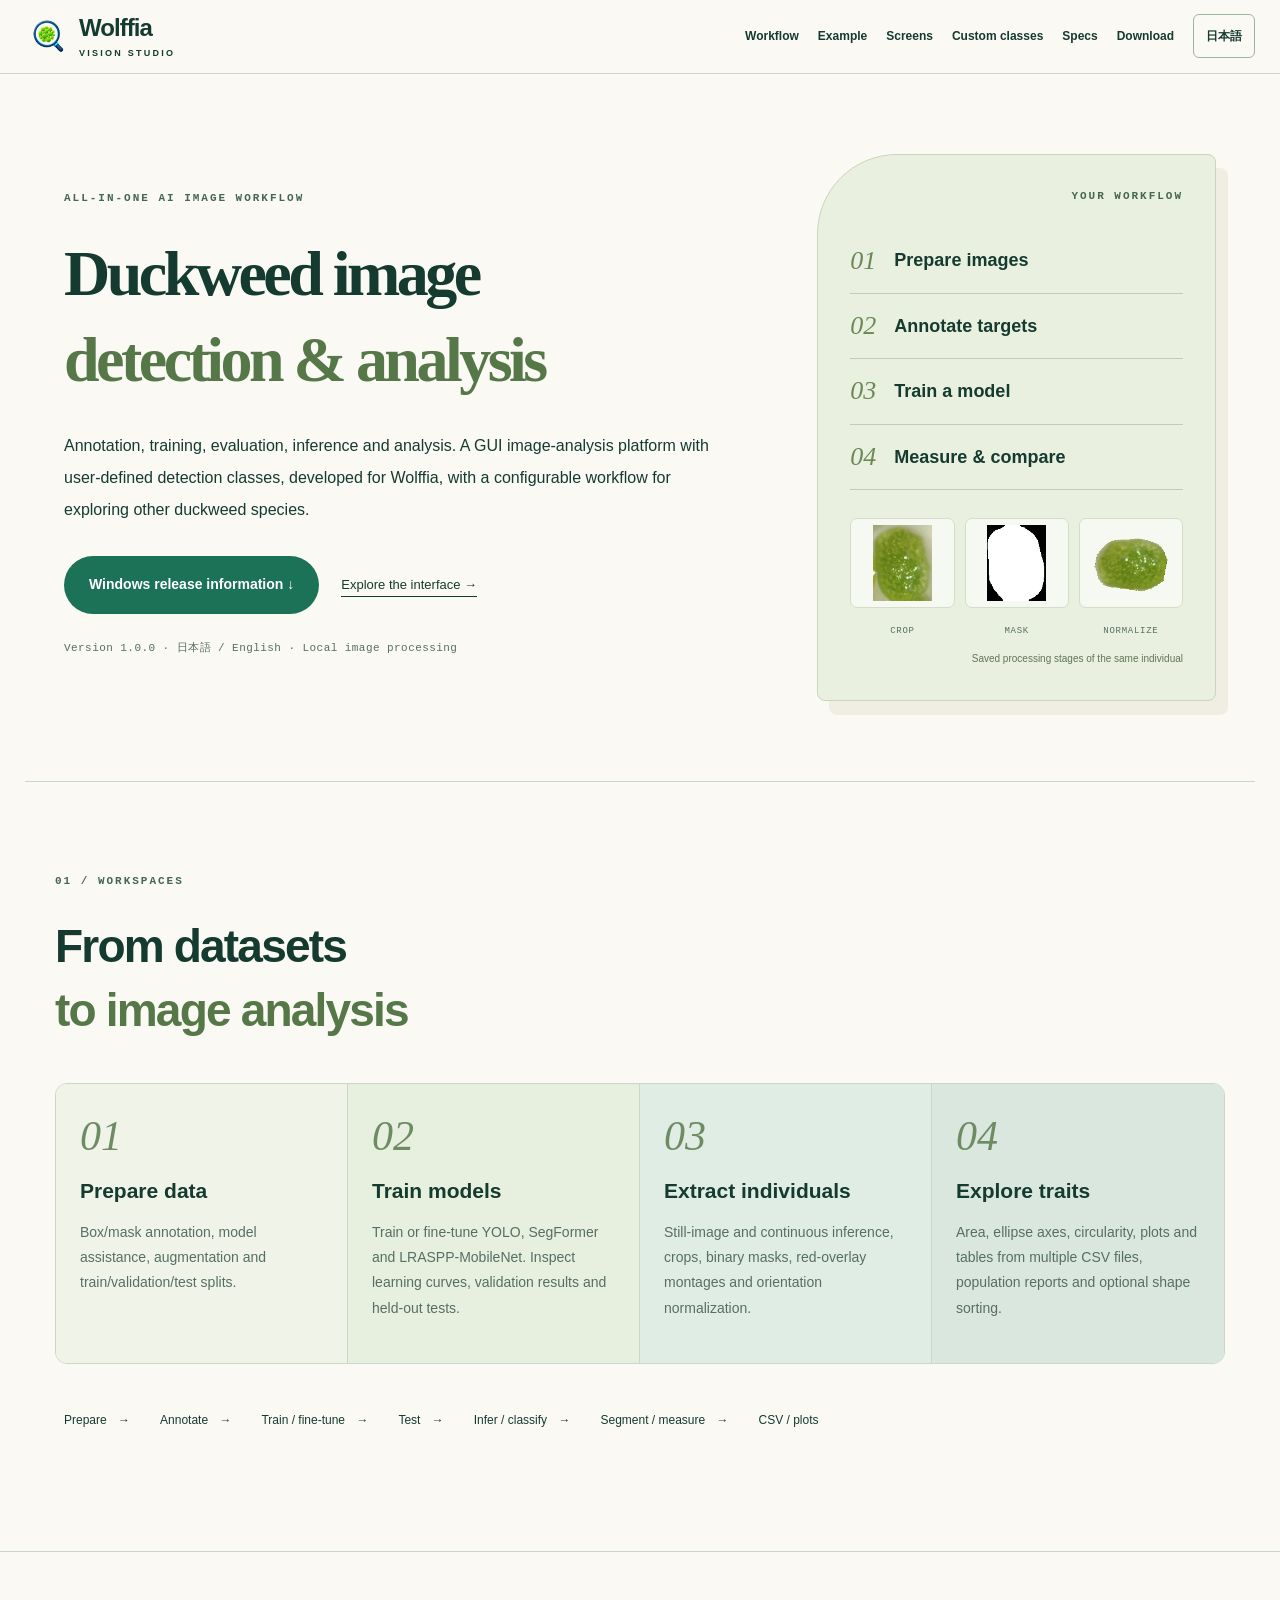
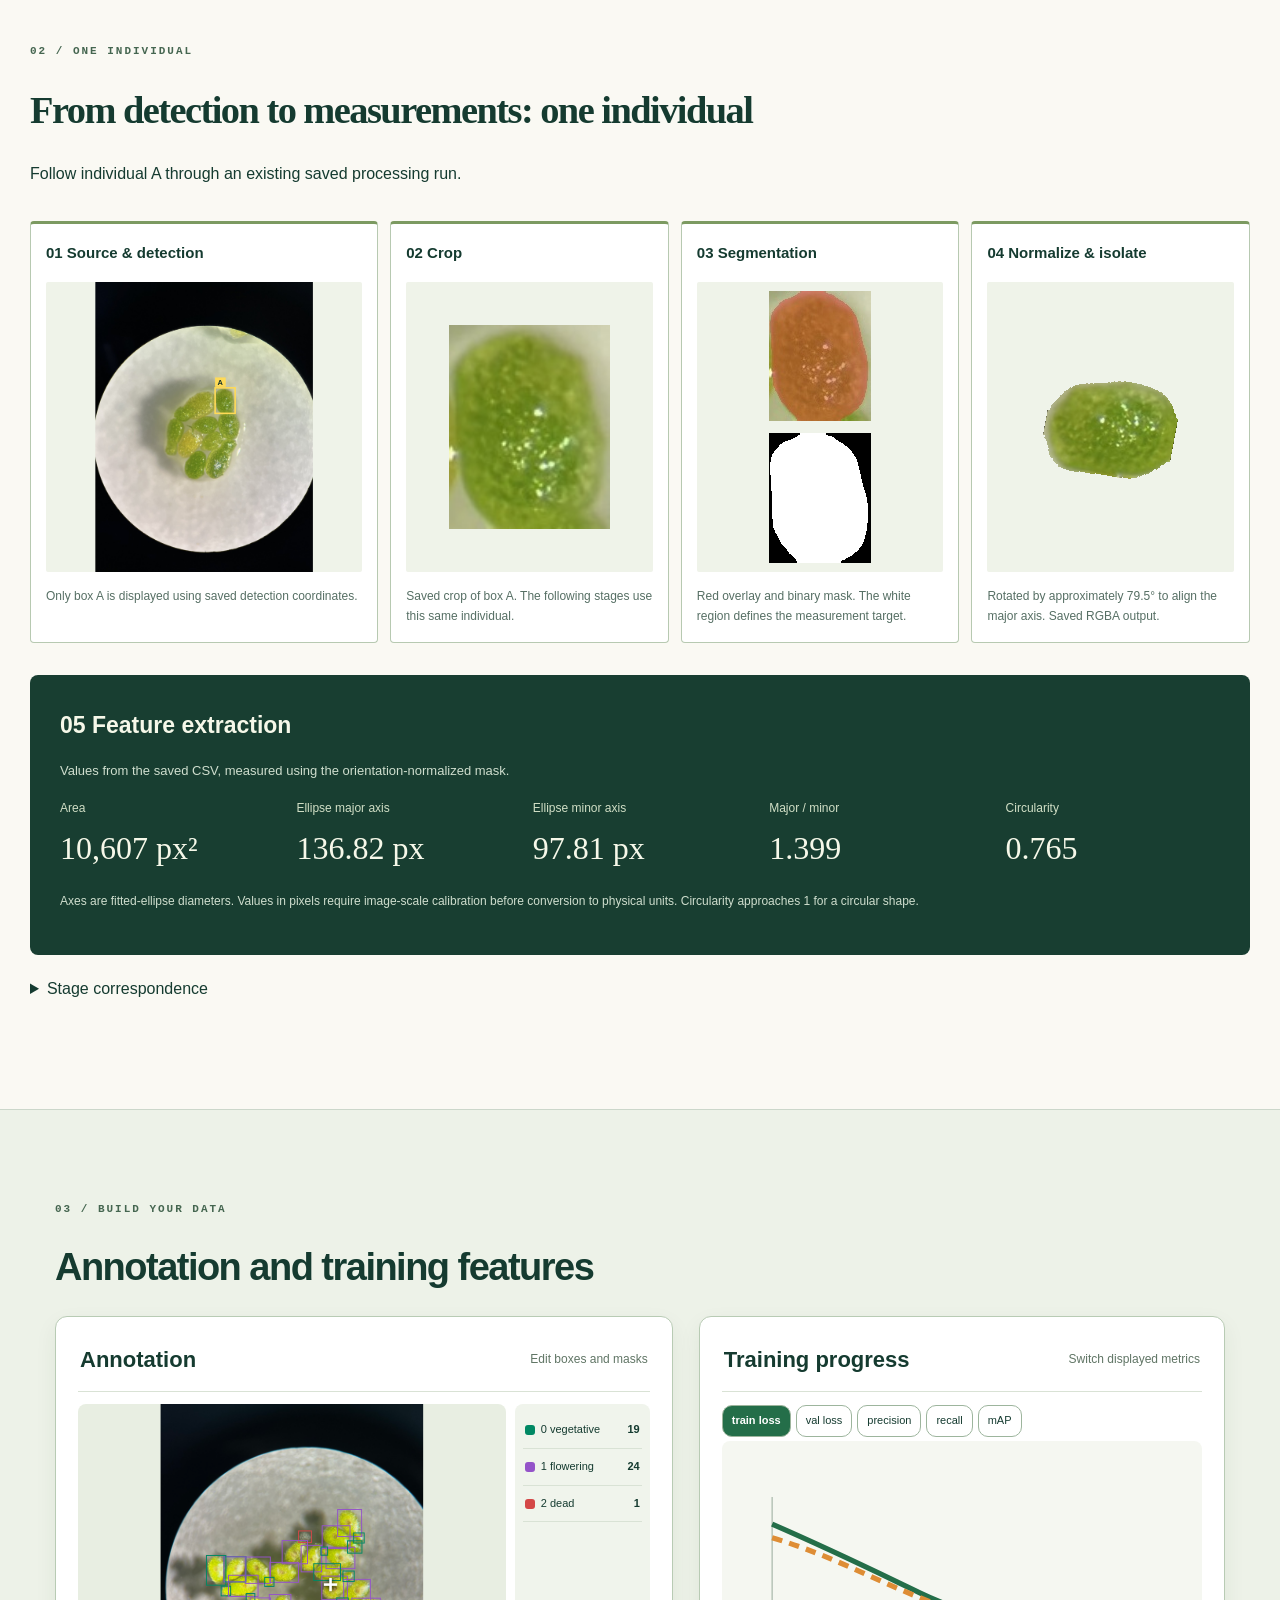
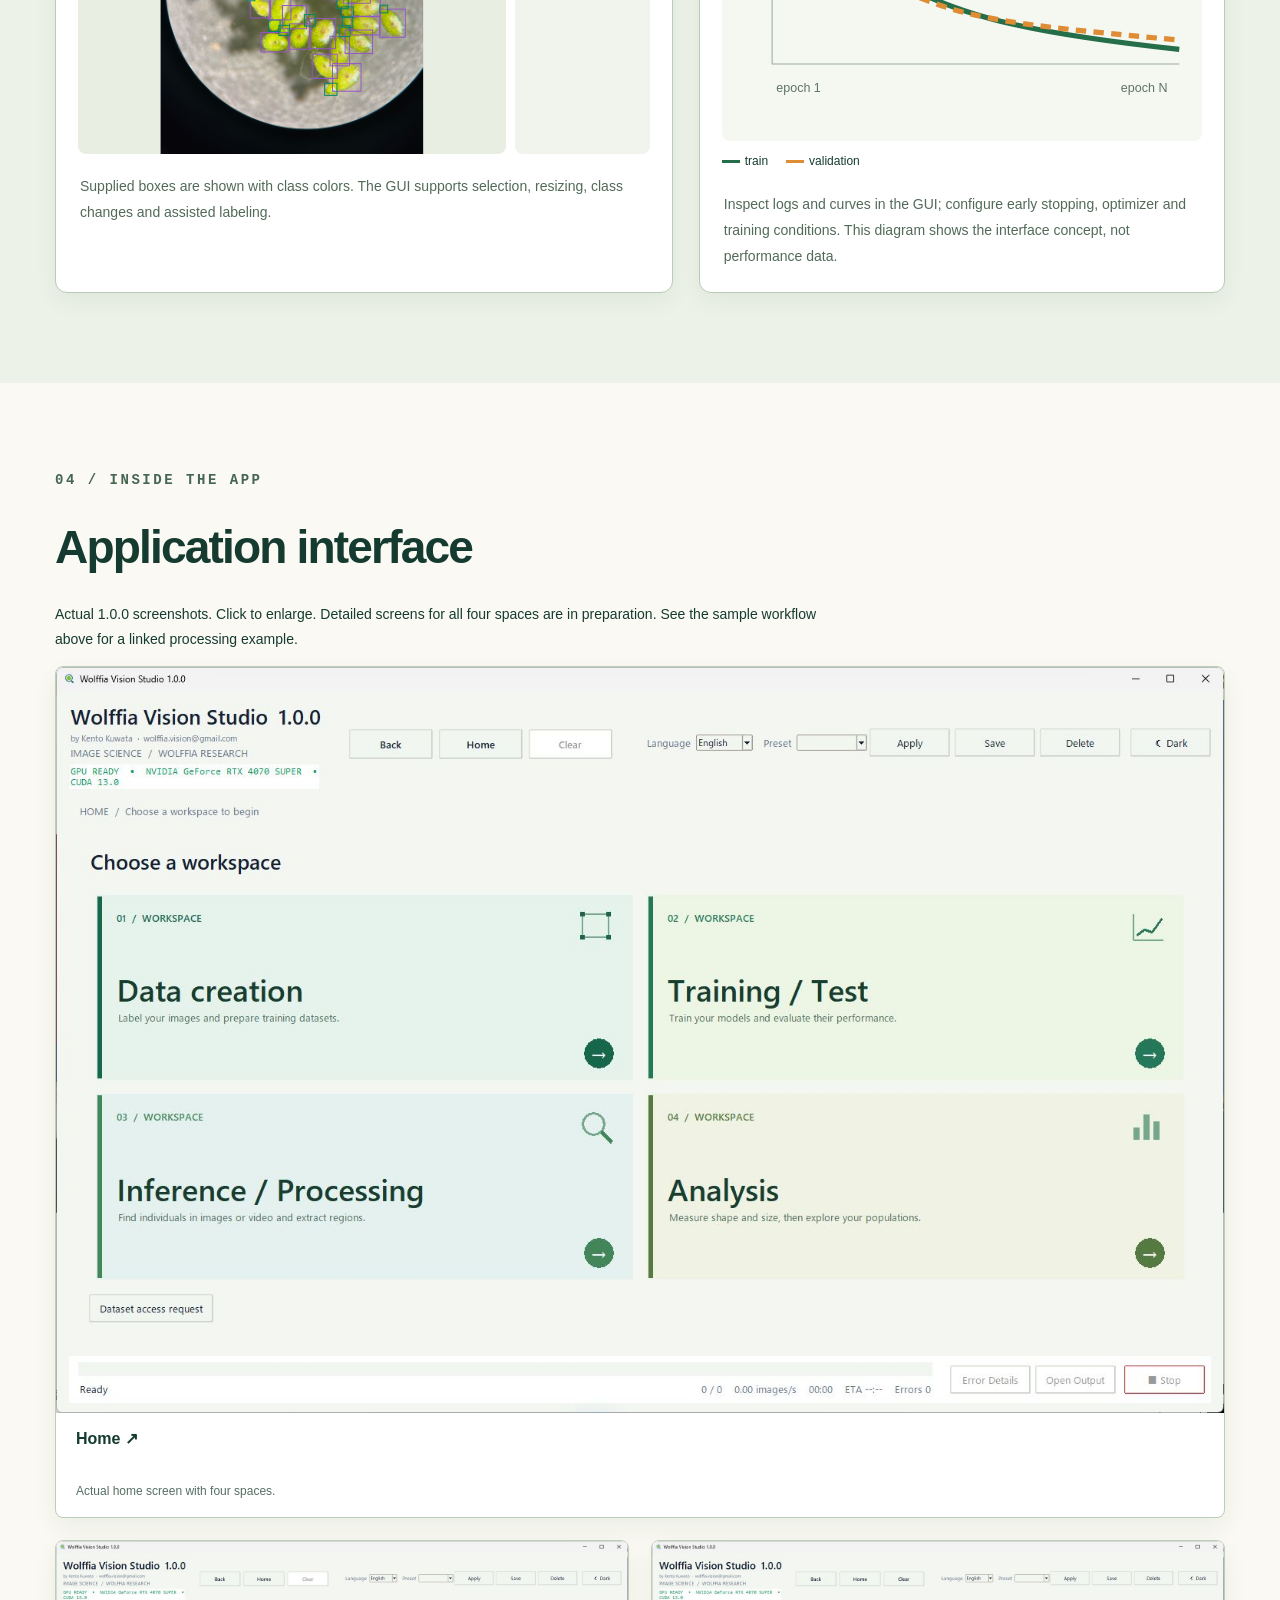
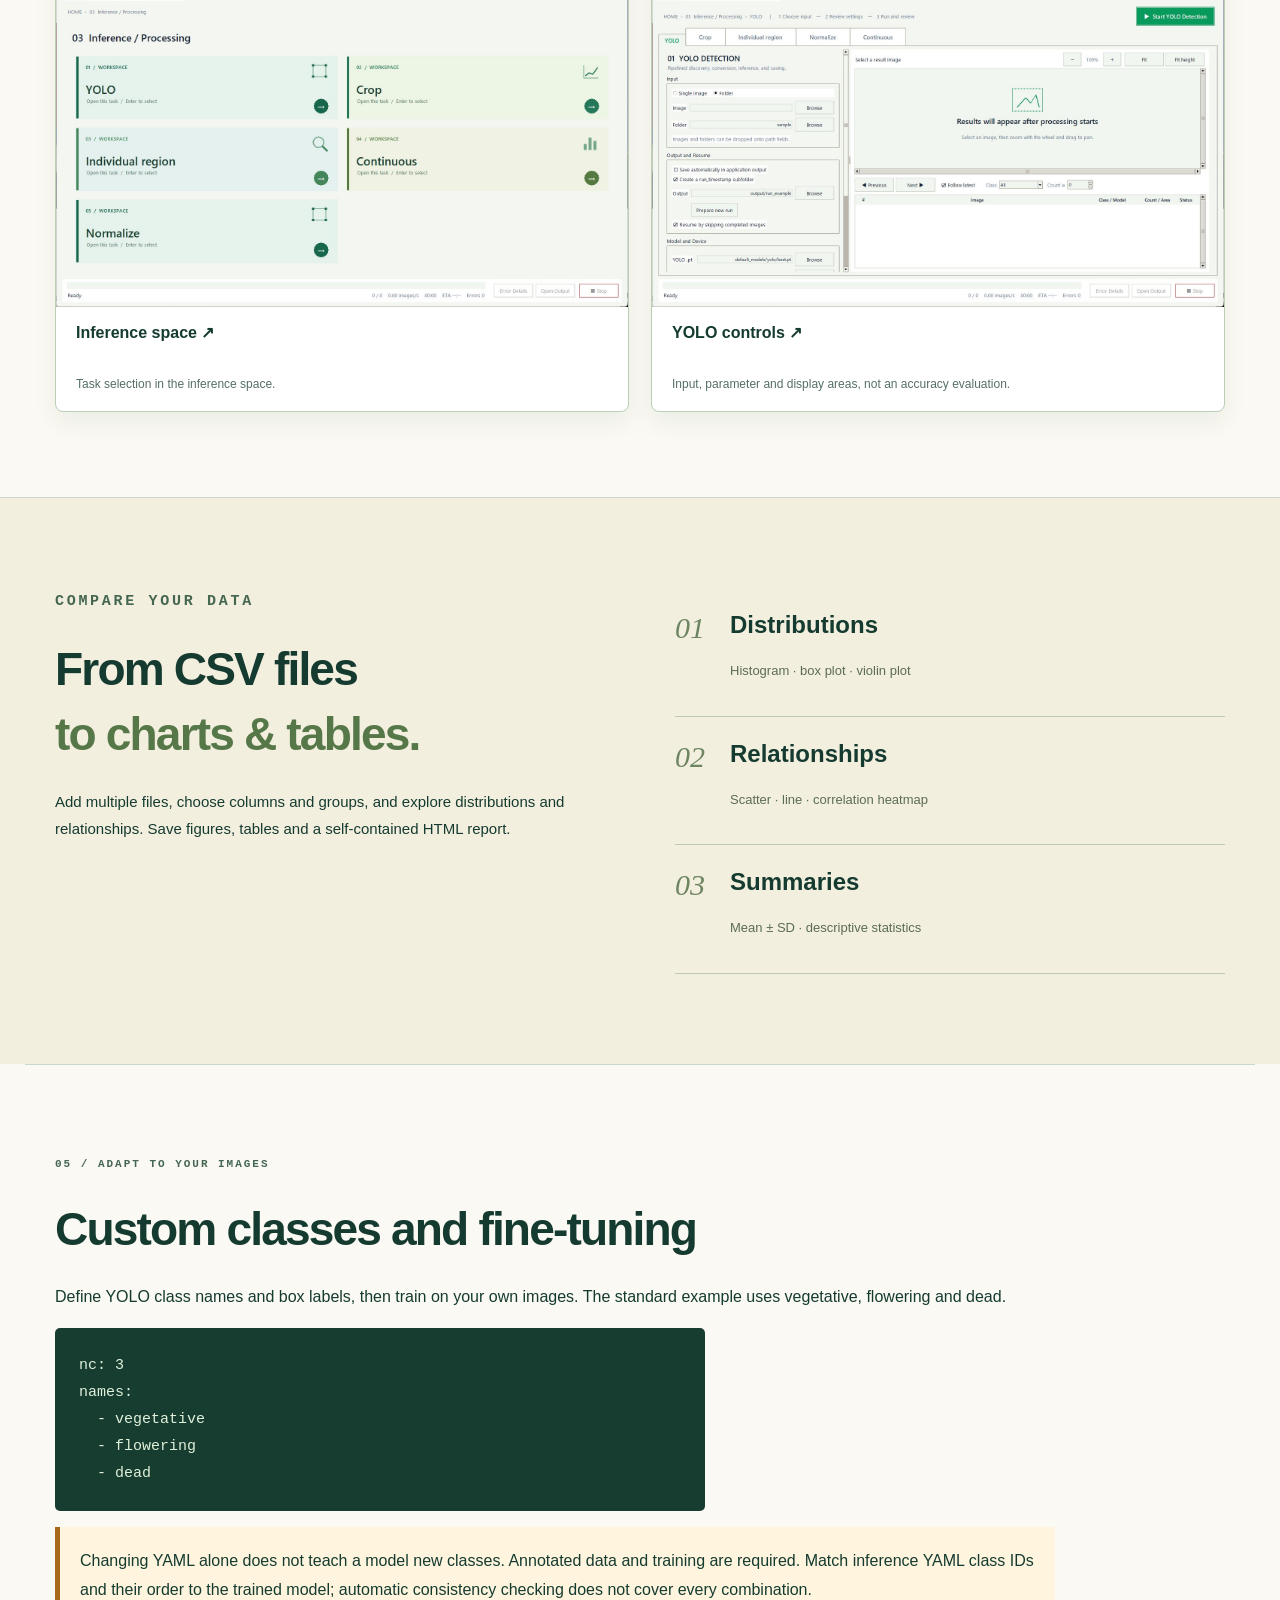
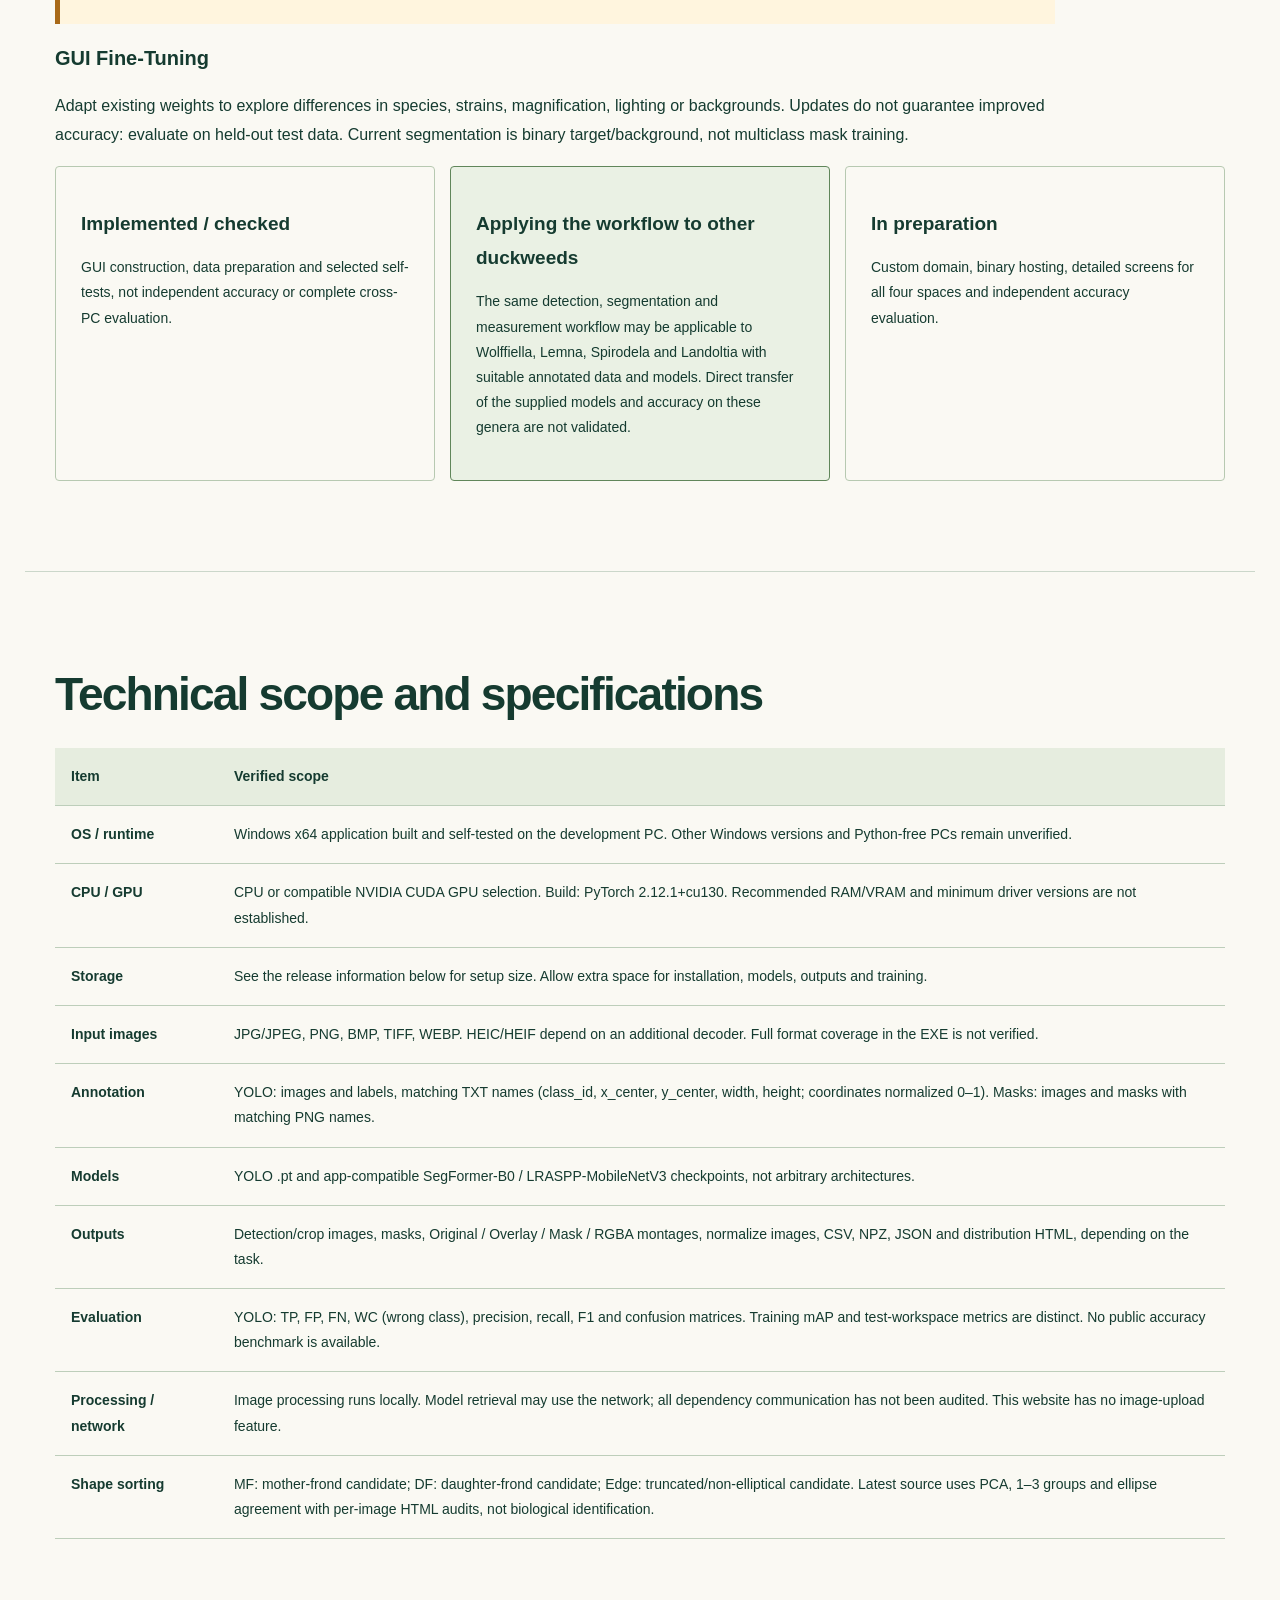
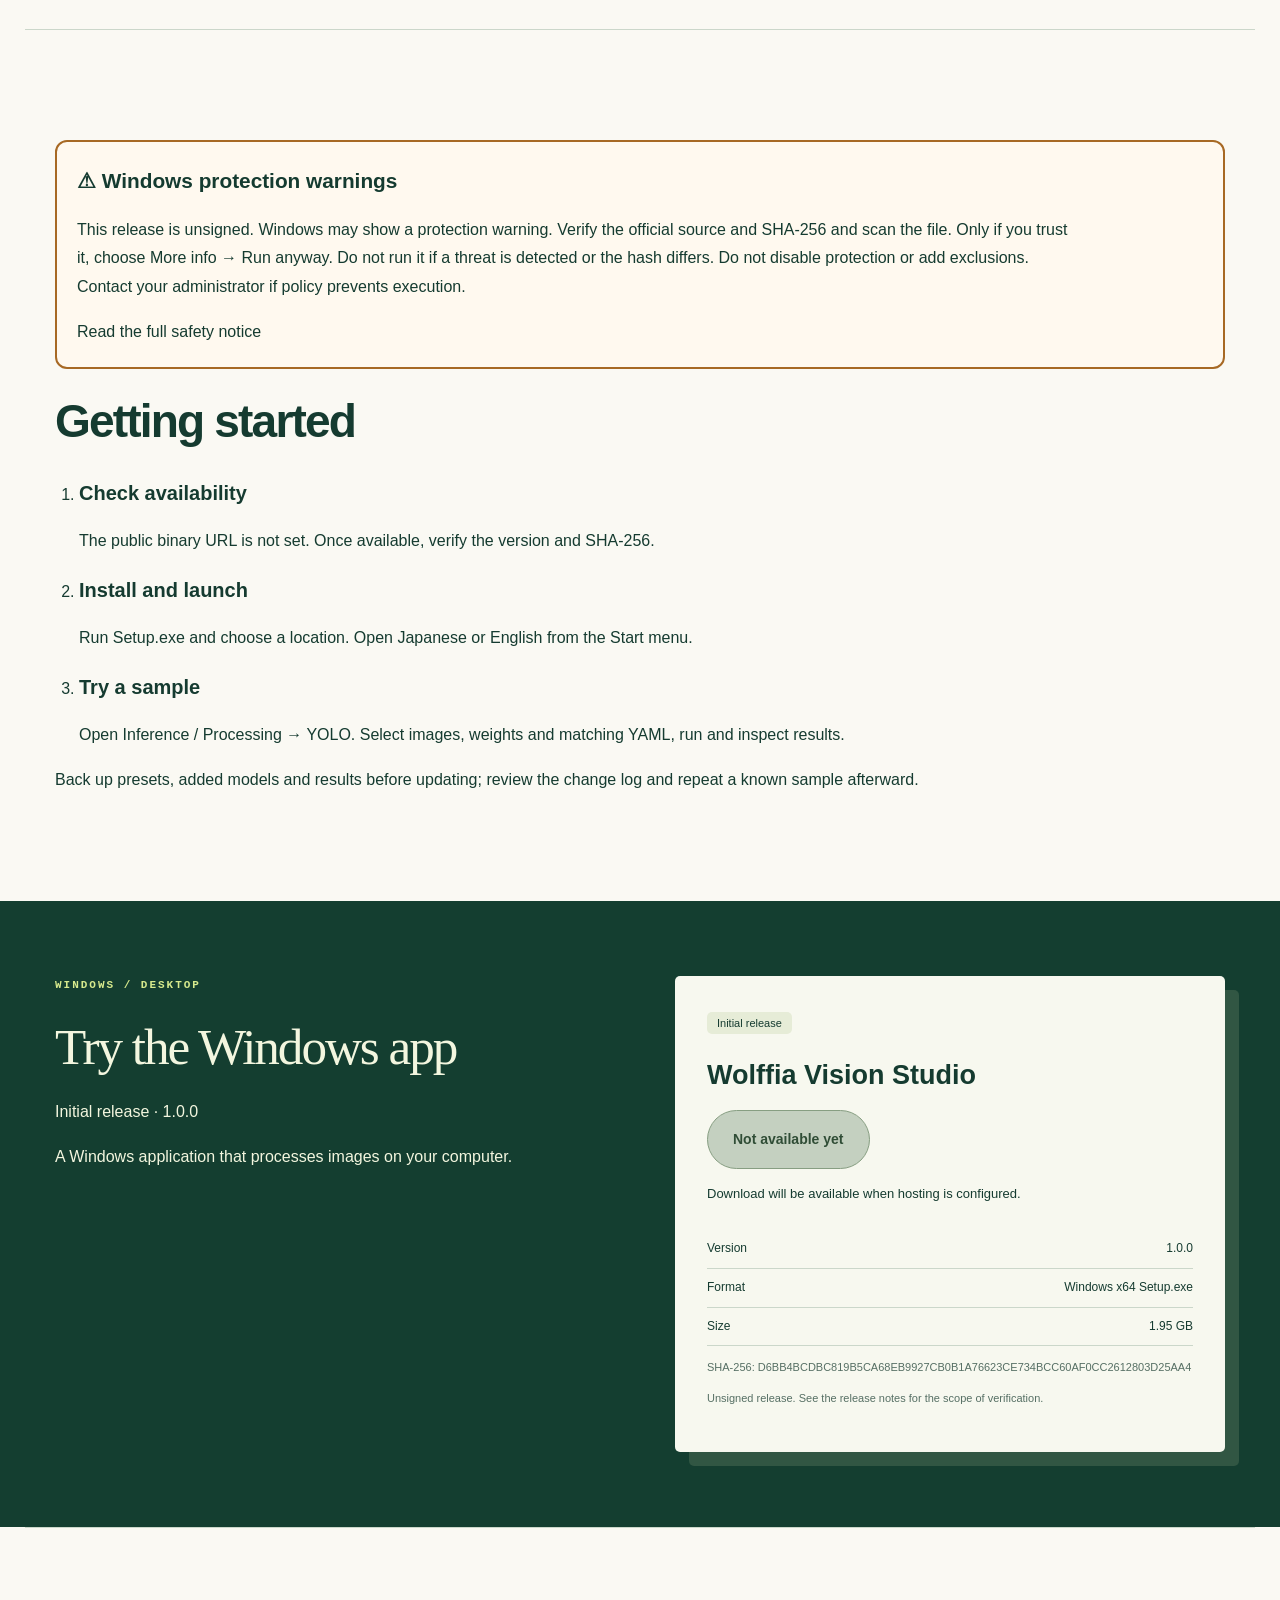
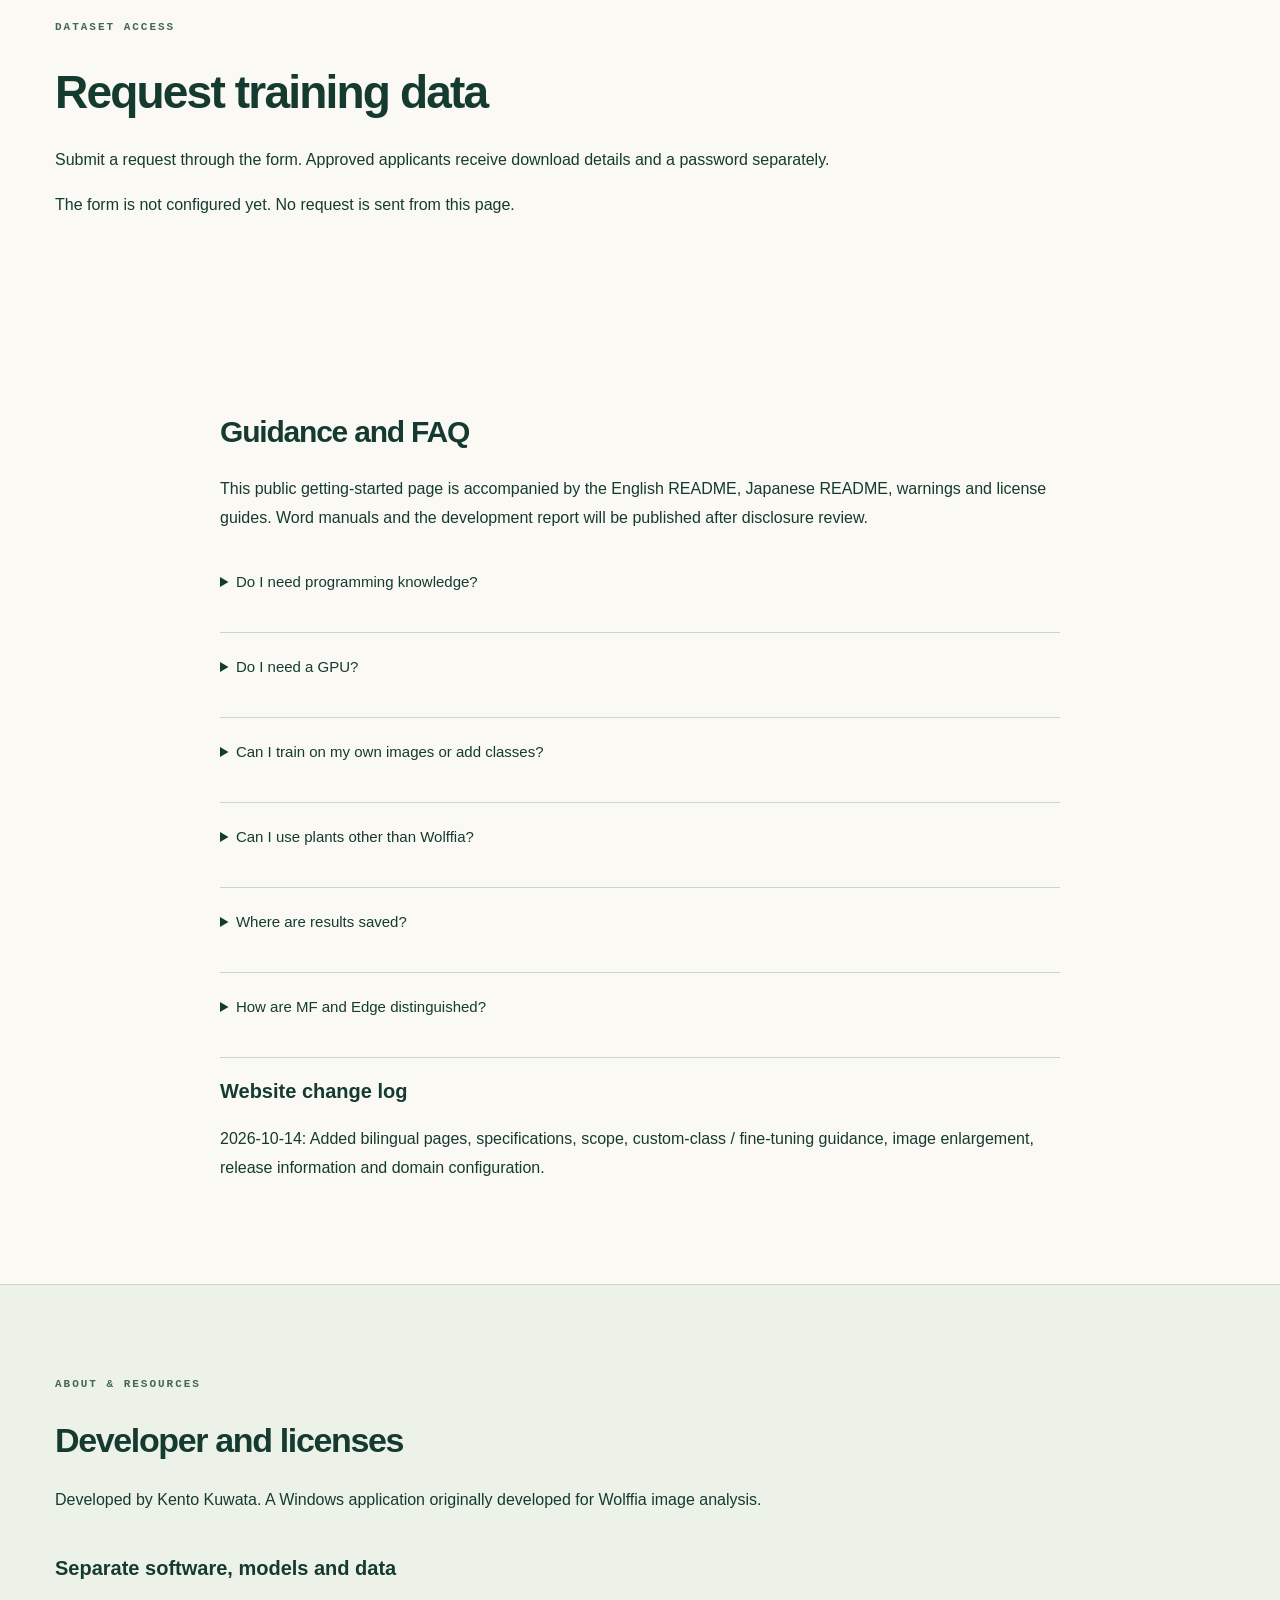
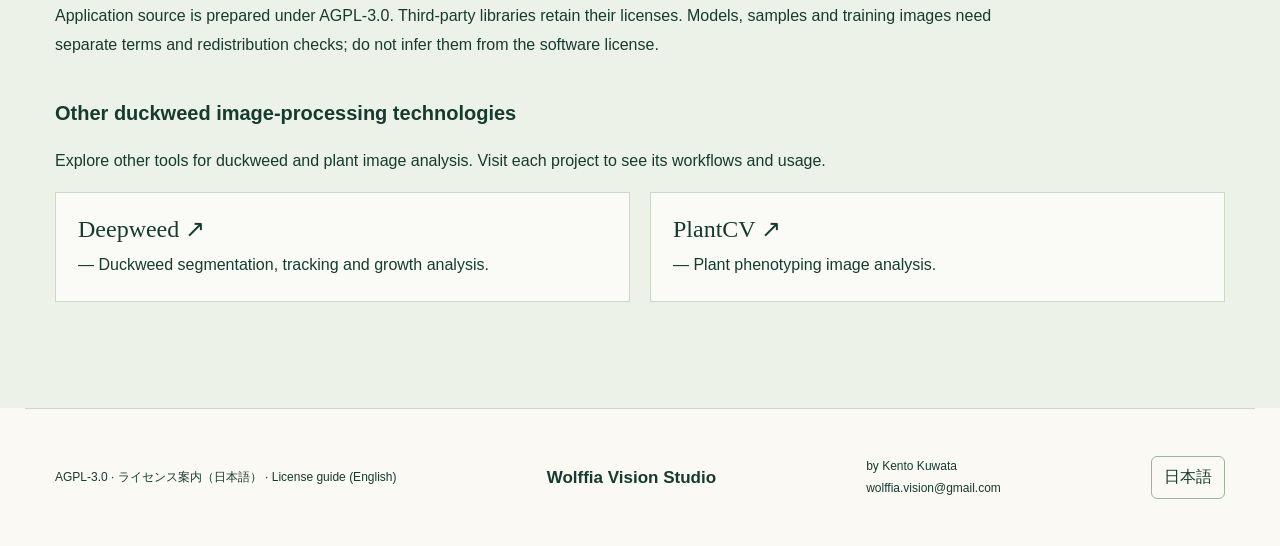
==== commit 59490181: "Add files via upload" ====
--- a/en/index.html
+++ b/en/index.html
@@ -1,5 +1,5 @@
-<!doctype html><html lang="en"><head><meta charset="utf-8"><meta name="viewport" content="width=device-width,initial-scale=1"><title>Wolffia Vision Studio | Annotation, fine-tuning and image analysis</title><meta name="description" content="Annotation, training, evaluation, inference and analysis. A GUI image-analysis platform with user-defined detection classes, developed for Wolffia, with a configurable workflow for exploring other duckweed species."><meta property="og:type" content="website"><meta property="og:title" content="Wolffia Vision Studio | Annotation, fine-tuning and image analysis"><meta property="og:description" content="Annotation, training, evaluation, inference and analysis. A GUI image-analysis platform with user-defined detection classes, developed for Wolffia, with a configurable workflow for exploring other duckweed species."><meta name="twitter:card" content="summary"><link rel="icon" href="../assets/icon.png"><link rel="stylesheet" href="../style.css"><link rel="stylesheet" href="../enhancements.css"><link rel="stylesheet" href="../editorial.css"></head><body><a class="skip" href="#main">Skip to content</a><header><a class="brand" href="#main"><img src="../assets/icon.png" width="44" height="44" alt=""><span>Wolffia<span class="brand-sub">VISION STUDIO</span></span></a><button class="menu-toggle" aria-expanded="false" aria-controls="main-nav">Menu ☰</button><nav id="main-nav" aria-label="Main navigation"><a href="#workflow">Workflow</a><a href="#example">Example</a><a href="#screens">Screens</a><a href="#custom">Custom classes</a><a href="#spec">Specs</a><a href="#download">Download</a><a class="language-link" href="../" hreflang="ja">日本語</a></nav></header><main id="main"><section class="hero"><div class="hero-copy"><p class="eyebrow">ALL-IN-ONE AI IMAGE WORKFLOW</p><h1>Duckweed image<br><em>detection & analysis</em></h1><p class="lead">Annotation, training, evaluation, inference and analysis. A GUI image-analysis platform with user-defined detection classes, developed for Wolffia, with a configurable workflow for exploring other duckweed species.</p><div class="actions"><a class="primary" href="#download">Windows release information ↓</a><a class="text-link" href="#screens">Explore the interface →</a></div><p class="subtle">Version 3.1 · 日本語 / English · Local image processing</p></div><aside class="workflow-panel" aria-label="Workflow"><p class="eyebrow">YOUR WORKFLOW</p><ol><li><span>01</span><strong>Prepare images</strong></li><li><span>02</span><strong>Annotate targets</strong></li><li><span>03</span><strong>Train a model</strong></li><li><span>04</span><strong>Measure & compare</strong></li></ol><div class="workflow-specimens"><figure><img src="../assets/workflow/crop.jpg" alt="CROP"><figcaption>CROP</figcaption></figure><figure><img src="../assets/workflow/mask.png" alt="MASK"><figcaption>MASK</figcaption></figure><figure><img src="../assets/workflow/normalized.png" alt="NORMALIZE"><figcaption>NORMALIZE</figcaption></figure></div><p class="specimen-caption">Saved processing stages of the same individual</p></aside></section><section class="intro" id="workflow"><p class="eyebrow">01 / WORKSPACES</p><h2>From datasets<br><em>to image analysis</em></h2><div class="steps"><article><span class="step-number">01</span><h3>Prepare data</h3><p>Box/mask annotation, model assistance, augmentation and train/validation/test splits.</p></article><article><span class="step-number">02</span><h3>Train models</h3><p>Train or fine-tune YOLO, SegFormer and LRASPP-MobileNet. Inspect learning curves, validation results and held-out tests.</p></article><article><span class="step-number">03</span><h3>Extract individuals</h3><p>Still-image and continuous inference, crops, binary masks, red-overlay montages and orientation normalization.</p></article><article><span class="step-number">04</span><h3>Explore traits</h3><p>Area, ellipse axes, circularity, plots and tables from multiple CSV files, population reports and optional shape sorting.</p></article></div><ol class="flow"><li>Prepare</li><li>Annotate</li><li>Train / fine-tune</li><li>Test</li><li>Infer / classify</li><li>Segment / measure</li><li>CSV / plots</li></ol></section><section class="intro example" id="example"><p class="eyebrow">02 / ONE INDIVIDUAL</p><h2>From detection to measurements: one individual</h2><p>Follow individual A through an existing saved processing run.</p><div class="example-grid"><figure><h3>01 Source & detection</h3><div class="example-image"><svg viewBox="0 0 1108 1477" role="img" aria-label="Selected detection box A in the source image"><image href="../assets/workflow/original.jpg" width="1108" height="1477"/><rect x="610" y="539" width="102" height="130" fill="none" stroke="#ffda56" stroke-width="8"/><rect x="610" y="486" width="54" height="48" fill="#ffda56"/><text x="622" y="523" font-size="38" font-weight="bold" fill="#18352b">A</text></svg></div><figcaption>Only box A is displayed using saved detection coordinates.</figcaption></figure><figure><h3>02 Crop</h3><div class="example-image"><img src="../assets/workflow/crop.jpg" alt="Individual cropped from box A" width="102" height="130" loading="lazy"></div><figcaption>Saved crop of box A. The following stages use this same individual.</figcaption></figure><figure><h3>03 Segmentation</h3><div class="example-image"><div class="mask-pair"><img src="../assets/workflow/overlay.jpg" alt="Extracted region shown in red" loading="lazy"><img src="../assets/workflow/mask.png" alt="Binary mask: white foreground, black background" loading="lazy"></div></div><figcaption>Red overlay and binary mask. The white region defines the measurement target.</figcaption></figure><figure><h3>04 Normalize & isolate</h3><div class="example-image"><img src="../assets/workflow/normalized.png" alt="Transparent cutout with the major axis horizontal" width="163" height="141" loading="lazy"></div><figcaption>Rotated by approximately 79.5° to align the major axis. Saved RGBA output.</figcaption></figure></div><div class="measurement"><h3>05 Feature extraction</h3><p>Values from the saved CSV, measured using the orientation-normalized mask.</p><dl><div><dt>Area</dt><dd>10,607 px²</dd></div><div><dt>Ellipse major axis</dt><dd>136.82 px</dd></div><div><dt>Ellipse minor axis</dt><dd>97.81 px</dd></div><div><dt>Major / minor</dt><dd>1.399</dd></div><div><dt>Circularity</dt><dd>0.765</dd></div></dl><p class="fine">Axes are fitted-ellipse diameters. Values in pixels require image-scale calibration before conversion to physical units. Circularity approaches 1 for a circular shape.</p></div><details><summary>Stage correspondence</summary><p>The same detection is linked across stages by the crop manifest and an internal object ID.</p><p>This is a saved processing example, not a v3.1 accuracy benchmark.</p></details></section><section class="intro feature-tools" id="annotation-training"><p class="eyebrow">03 / BUILD YOUR DATA</p><h2>Annotation and training features</h2><div class="hero-tools" aria-label="Annotation and training feature examples"><article class="tool-preview annotation-preview"><div class="tool-bar"><strong>Annotation</strong><span>Edit boxes and masks</span></div><div class="annotation-layout"><div class="annotation-canvas"><svg viewBox="0 0 1108 1477" role="img" aria-label="Annotation example using the supplied labels"><image href="../assets/annotation-example.png" width="1108" height="1477"/><rect x="422.7" y="964.2" width="119.0" height="82.2" fill="none" stroke="#9453c9" stroke-width="4"/><rect x="357.1" y="645.7" width="105.9" height="111.3" fill="none" stroke="#9453c9" stroke-width="4"/><rect x="628.2" y="905.5" width="109.9" height="127.1" fill="none" stroke="#9453c9" stroke-width="4"/><rect x="543.5" y="928.0" width="90.5" height="107.0" fill="none" stroke="#9453c9" stroke-width="4"/><rect x="593.1" y="596.5" width="86.4" height="111.8" fill="none" stroke="#9453c9" stroke-width="4"/><rect x="461.4" y="668.3" width="120.9" height="84.3" fill="none" stroke="#9453c9" stroke-width="4"/><rect x="680.2" y="726.3" width="107.9" height="99.4" fill="none" stroke="#9453c9" stroke-width="4"/><rect x="715.1" y="980.2" width="81.7" height="124.7" fill="none" stroke="#9453c9" stroke-width="4"/><rect x="806.8" y="819.4" width="120.5" height="77.7" fill="none" stroke="#9453c9" stroke-width="4"/><rect x="725.5" y="1095.6" width="120.4" height="116.6" fill="none" stroke="#9453c9" stroke-width="4"/><rect x="681.8" y="513.7" width="117.5" height="95.8" fill="none" stroke="#9453c9" stroke-width="4"/><rect x="925.0" y="865.7" width="107.7" height="118.5" fill="none" stroke="#9453c9" stroke-width="4"/><rect x="698.0" y="604.5" width="121.9" height="90.4" fill="none" stroke="#9453c9" stroke-width="4"/><rect x="640.0" y="1055.8" width="105.6" height="102.3" fill="none" stroke="#9453c9" stroke-width="4"/><rect x="772.7" y="740.0" width="112.5" height="100.7" fill="none" stroke="#9453c9" stroke-width="4"/><rect x="514.6" y="850.2" width="101.4" height="98.3" fill="none" stroke="#9453c9" stroke-width="4"/><rect x="747.2" y="445.1" width="101.1" height="114.4" fill="none" stroke="#9453c9" stroke-width="4"/><rect x="778.7" y="954.1" width="115.8" height="99.1" fill="none" stroke="#9453c9" stroke-width="4"/><rect x="582.3" y="535.6" width="54.1" height="48.9" fill="none" stroke="#d44747" stroke-width="4"/><rect x="743.5" y="818.4" width="48.5" height="45.6" fill="none" stroke="#008864" stroke-width="4"/><rect x="753.7" y="935.5" width="45.9" height="46.3" fill="none" stroke="#008864" stroke-width="4"/><rect x="762.6" y="856.1" width="50.8" height="44.0" fill="none" stroke="#008864" stroke-width="4"/><rect x="769.4" y="704.9" width="47.6" height="43.9" fill="none" stroke="#008864" stroke-width="4"/><rect x="788.6" y="577.4" width="61.1" height="52.0" fill="none" stroke="#008864" stroke-width="4"/><rect x="455.2" y="911.8" width="49.2" height="48.2" fill="none" stroke="#008864" stroke-width="4"/><rect x="255.5" y="768.7" width="40.1" height="41.0" fill="none" stroke="#008864" stroke-width="4"/><rect x="806.8" y="895.8" width="118.9" height="79.0" fill="none" stroke="#9453c9" stroke-width="4"/><rect x="692.1" y="1178.3" width="52.2" height="51.3" fill="none" stroke="#008864" stroke-width="4"/><rect x="607.8" y="888.8" width="44.7" height="48.5" fill="none" stroke="#008864" stroke-width="4"/><rect x="498.9" y="934.1" width="45.5" height="43.1" fill="none" stroke="#008864" stroke-width="4"/><rect x="767.8" y="898.6" width="43.4" height="43.6" fill="none" stroke="#008864" stroke-width="4"/><rect x="286.5" y="722.6" width="124.8" height="89.7" fill="none" stroke="#9453c9" stroke-width="4"/><rect x="646.5" y="674.0" width="112.6" height="71.2" fill="none" stroke="#008864" stroke-width="4"/><rect x="814.8" y="544.1" width="44.4" height="42.7" fill="none" stroke="#008864" stroke-width="4"/><rect x="439.3" y="731.7" width="39.2" height="38.1" fill="none" stroke="#008864" stroke-width="4"/><rect x="361.3" y="799.8" width="36.4" height="30.7" fill="none" stroke="#008864" stroke-width="4"/><rect x="676.7" y="603.4" width="28.0" height="34.7" fill="none" stroke="#008864" stroke-width="4"/><rect x="925.0" y="849.0" width="33.7" height="32.2" fill="none" stroke="#008864" stroke-width="4"/><rect x="267.6" y="644.4" width="92.3" height="106.4" fill="none" stroke="#008864" stroke-width="4"/><rect x="267.5" y="644.8" width="92.3" height="105.9" fill="none" stroke="#9453c9" stroke-width="4"/><rect x="193.5" y="639.2" width="81.9" height="125.3" fill="none" stroke="#008864" stroke-width="4"/><rect x="378.1" y="818.3" width="85.9" height="84.6" fill="none" stroke="#9453c9" stroke-width="4"/><rect x="458.7" y="803.8" width="91.2" height="107.1" fill="none" stroke="#9453c9" stroke-width="4"/><rect x="513.0" y="576.4" width="107.1" height="97.8" fill="none" stroke="#9453c9" stroke-width="4"/></svg><span class="cursor-cross">＋</span></div><ul class="annotation-list"><li><i style="background:#008864"></i>0 vegetative <b>19</b></li><li><i style="background:#9453c9"></i>1 flowering <b>24</b></li><li><i style="background:#d44747"></i>2 dead <b>1</b></li></ul></div><p>Supplied boxes are shown with class colors. The GUI supports selection, resizing, class changes and model-assisted drafts.</p></article><article class="tool-preview training-preview"><div class="tool-bar"><strong>Training progress</strong><span>Switch displayed metrics</span></div><div class="metric-pills"><b>train loss</b><span>val loss</span><span>precision</span><span>recall</span><span>mAP</span></div><svg class="training-chart" viewBox="0 0 460 220" role="img" aria-label="Illustrative training-curve display; not measured values"><path d="M48 20V180H438" fill="none" stroke="#9cae9f"/><path d="M48 46 C110 73 140 88 190 112 S300 151 438 166" fill="none" stroke="#246e49" stroke-width="5"/><path d="M48 59 C105 76 145 99 196 119 S307 145 438 157" fill="none" stroke="#de8d35" stroke-width="5" stroke-dasharray="10 7"/><g fill="#607565" font-size="12"><text x="52" y="207">epoch 1</text><text x="382" y="207">epoch N</text></g></svg><div class="chart-key"><span><i class="train-line"></i>train</span><span><i class="val-line"></i>validation</span></div><p>Inspect logs and curves in the GUI; configure early stopping, optimizer and training conditions. This diagram shows the interface concept, not performance data.</p></article></div></section><section class="screens" id="screens"><p class="eyebrow">04 / INSIDE THE APP</p><h2>Application interface</h2><p>Actual v3.1 screenshots. Click to enlarge. Detailed screens for all four spaces are in preparation. See the sample workflow above for a linked processing example.</p><div class="gallery"><figure class="gallery-card"><button class="zoom" data-full="../assets/home.png" aria-label="Home — Enlarge image"><span class="screenshot-crop"><img src="../assets/home.png" alt="Actual home screen with four spaces." loading="lazy" width="1570" height="1002"></span><span>Home ↗</span></button><figcaption>Actual home screen with four spaces.</figcaption></figure><figure class="gallery-card"><button class="zoom" data-full="../assets/workspace.png" aria-label="Inference space — Enlarge image"><span class="screenshot-crop"><img src="../assets/workspace.png" alt="Task selection in the inference space." loading="lazy" width="1570" height="1002"></span><span>Inference space ↗</span></button><figcaption>Task selection in the inference space.</figcaption></figure><figure class="gallery-card"><button class="zoom" data-full="../assets/yolo.png" aria-label="YOLO controls — Enlarge image"><span class="screenshot-crop"><img src="../assets/yolo.png" alt="Input, parameter and display areas, not an accuracy evaluation." loading="lazy" width="1570" height="1002"></span><span>YOLO controls ↗</span></button><figcaption>Input, parameter and display areas, not an accuracy evaluation.</figcaption></figure></div></section><section class="chart-feature intro" id="charts"><div><p class="eyebrow">COMPARE YOUR DATA</p><h2>From CSV files<br><em>to charts & tables.</em></h2><p>Add multiple files, choose columns and groups, and explore distributions and relationships. Save figures, tables and a self-contained HTML report.</p></div><div class="chart-options"><article><span>01</span><h3>Distributions</h3><p>Histogram · box plot · violin plot</p></article><article><span>02</span><h3>Relationships</h3><p>Scatter · line · correlation heatmap</p></article><article><span>03</span><h3>Summaries</h3><p>Mean ± SD · descriptive statistics</p></article></div></section><section class="intro" id="custom"><p class="eyebrow">05 / ADAPT TO YOUR IMAGES</p><h2>Custom classes and fine-tuning</h2><p>Define YOLO class names and box labels, then train on your own images. The standard example uses vegetative, flowering and dead.</p><pre class="yaml"><code>nc: 3
+<!doctype html><html lang="en"><head><meta charset="utf-8"><meta name="viewport" content="width=device-width,initial-scale=1"><title>Wolffia Vision Studio | Annotation, fine-tuning and image analysis</title><meta name="description" content="Annotation, training, evaluation, inference and analysis. A GUI image-analysis platform with user-defined detection classes, developed for Wolffia, with a configurable workflow for exploring other duckweed species."><link rel="canonical" href="https://wolffiavision-code.github.io/wolffia-vision-studio/en/"><link rel="alternate" hreflang="ja" href="https://wolffiavision-code.github.io/wolffia-vision-studio/"><link rel="alternate" hreflang="en" href="https://wolffiavision-code.github.io/wolffia-vision-studio/en/"><link rel="alternate" hreflang="x-default" href="https://wolffiavision-code.github.io/wolffia-vision-studio/"><meta property="og:type" content="website"><meta property="og:title" content="Wolffia Vision Studio | Annotation, fine-tuning and image analysis"><meta property="og:description" content="Annotation, training, evaluation, inference and analysis. A GUI image-analysis platform with user-defined detection classes, developed for Wolffia, with a configurable workflow for exploring other duckweed species."><meta property="og:url" content="https://wolffiavision-code.github.io/wolffia-vision-studio/en/"><meta property="og:image" content="https://wolffiavision-code.github.io/wolffia-vision-studio/assets/icon.png"><meta name="twitter:card" content="summary"><link rel="icon" href="../assets/icon.png"><link rel="stylesheet" href="../style.css"><link rel="stylesheet" href="../enhancements.css"><link rel="stylesheet" href="../editorial.css"><style>.release-warning{border:2px solid #a76924;border-radius:12px;padding:20px;background:#fff9ef;margin:20px 0}.release-warning h3{font-size:1.3rem;margin-top:0}.screenshot-crop{aspect-ratio:auto!important}.screenshot-crop img{transform:none!important;object-fit:contain!important}.lightbox-crop img{transform:none!important}</style></head><body><a class="skip" href="#main">Skip to content</a><header><a class="brand" href="#main"><img src="../assets/icon.png" width="44" height="44" alt=""><span>Wolffia<span class="brand-sub">VISION STUDIO</span></span></a><button class="menu-toggle" aria-expanded="false" aria-controls="main-nav">Menu ☰</button><nav id="main-nav" aria-label="Main navigation"><a href="#workflow">Workflow</a><a href="#example">Example</a><a href="#screens">Screens</a><a href="#custom">Custom classes</a><a href="#spec">Specs</a><a href="#download">Download</a><a class="language-link" href="../" hreflang="ja">日本語</a></nav></header><main id="main"><section class="hero"><div class="hero-copy"><p class="eyebrow">ALL-IN-ONE AI IMAGE WORKFLOW</p><h1>Duckweed image<br><em>detection & analysis</em></h1><p class="lead">Annotation, training, evaluation, inference and analysis. A GUI image-analysis platform with user-defined detection classes, developed for Wolffia, with a configurable workflow for exploring other duckweed species.</p><div class="actions"><a class="primary" href="#download">Windows release information ↓</a><a class="text-link" href="#screens">Explore the interface →</a></div><p class="subtle">Version 1.0.0 · 日本語 / English · Local image processing</p></div><aside class="workflow-panel" aria-label="Workflow"><p class="eyebrow">YOUR WORKFLOW</p><ol><li><span>01</span><strong>Prepare images</strong></li><li><span>02</span><strong>Annotate targets</strong></li><li><span>03</span><strong>Train a model</strong></li><li><span>04</span><strong>Measure & compare</strong></li></ol><div class="workflow-specimens"><figure><img src="../assets/workflow/crop.jpg" alt="CROP"><figcaption>CROP</figcaption></figure><figure><img src="../assets/workflow/mask.png" alt="MASK"><figcaption>MASK</figcaption></figure><figure><img src="../assets/workflow/normalized.png" alt="NORMALIZE"><figcaption>NORMALIZE</figcaption></figure></div><p class="specimen-caption">Saved processing stages of the same individual</p></aside></section><section class="intro" id="workflow"><p class="eyebrow">01 / WORKSPACES</p><h2>From datasets<br><em>to image analysis</em></h2><div class="steps"><article><span class="step-number">01</span><h3>Prepare data</h3><p>Box/mask annotation, model assistance, augmentation and train/validation/test splits.</p></article><article><span class="step-number">02</span><h3>Train models</h3><p>Train or fine-tune YOLO, SegFormer and LRASPP-MobileNet. Inspect learning curves, validation results and held-out tests.</p></article><article><span class="step-number">03</span><h3>Extract individuals</h3><p>Still-image and continuous inference, crops, binary masks, red-overlay montages and orientation normalization.</p></article><article><span class="step-number">04</span><h3>Explore traits</h3><p>Area, ellipse axes, circularity, plots and tables from multiple CSV files, population reports and optional shape sorting.</p></article></div><ol class="flow"><li>Prepare</li><li>Annotate</li><li>Train / fine-tune</li><li>Test</li><li>Infer / classify</li><li>Segment / measure</li><li>CSV / plots</li></ol></section><section class="intro example" id="example"><p class="eyebrow">02 / ONE INDIVIDUAL</p><h2>From detection to measurements: one individual</h2><p>Follow individual A through an existing saved processing run.</p><div class="example-grid"><figure><h3>01 Source & detection</h3><div class="example-image"><svg viewBox="0 0 1108 1477" role="img" aria-label="Selected detection box A in the source image"><image href="../assets/workflow/original.jpg" width="1108" height="1477"/><rect x="610" y="539" width="102" height="130" fill="none" stroke="#ffda56" stroke-width="8"/><rect x="610" y="486" width="54" height="48" fill="#ffda56"/><text x="622" y="523" font-size="38" font-weight="bold" fill="#18352b">A</text></svg></div><figcaption>Only box A is displayed using saved detection coordinates.</figcaption></figure><figure><h3>02 Crop</h3><div class="example-image"><img src="../assets/workflow/crop.jpg" alt="Individual cropped from box A" width="102" height="130" loading="lazy"></div><figcaption>Saved crop of box A. The following stages use this same individual.</figcaption></figure><figure><h3>03 Segmentation</h3><div class="example-image"><div class="mask-pair"><img src="../assets/workflow/overlay.jpg" alt="Extracted region shown in red" loading="lazy"><img src="../assets/workflow/mask.png" alt="Binary mask: white foreground, black background" loading="lazy"></div></div><figcaption>Red overlay and binary mask. The white region defines the measurement target.</figcaption></figure><figure><h3>04 Normalize & isolate</h3><div class="example-image"><img src="../assets/workflow/normalized.png" alt="Transparent cutout with the major axis horizontal" width="163" height="141" loading="lazy"></div><figcaption>Rotated by approximately 79.5° to align the major axis. Saved RGBA output.</figcaption></figure></div><div class="measurement"><h3>05 Feature extraction</h3><p>Values from the saved CSV, measured using the orientation-normalized mask.</p><dl><div><dt>Area</dt><dd>10,607 px²</dd></div><div><dt>Ellipse major axis</dt><dd>136.82 px</dd></div><div><dt>Ellipse minor axis</dt><dd>97.81 px</dd></div><div><dt>Major / minor</dt><dd>1.399</dd></div><div><dt>Circularity</dt><dd>0.765</dd></div></dl><p class="fine">Axes are fitted-ellipse diameters. Values in pixels require image-scale calibration before conversion to physical units. Circularity approaches 1 for a circular shape.</p></div><details><summary>Stage correspondence</summary><p>The same detection is linked across stages by the crop manifest and an internal object ID.</p><p>This is a saved processing example, not a 1.0.0 accuracy benchmark.</p></details></section><section class="intro feature-tools" id="annotation-training"><p class="eyebrow">03 / BUILD YOUR DATA</p><h2>Annotation and training features</h2><div class="hero-tools" aria-label="Annotation and training feature examples"><article class="tool-preview annotation-preview"><div class="tool-bar"><strong>Annotation</strong><span>Edit boxes and masks</span></div><div class="annotation-layout"><div class="annotation-canvas"><svg viewBox="0 0 1108 1477" role="img" aria-label="Annotation example using the supplied labels"><image href="../assets/annotation-example.png" width="1108" height="1477"/><rect x="422.7" y="964.2" width="119.0" height="82.2" fill="none" stroke="#9453c9" stroke-width="4"/><rect x="357.1" y="645.7" width="105.9" height="111.3" fill="none" stroke="#9453c9" stroke-width="4"/><rect x="628.2" y="905.5" width="109.9" height="127.1" fill="none" stroke="#9453c9" stroke-width="4"/><rect x="543.5" y="928.0" width="90.5" height="107.0" fill="none" stroke="#9453c9" stroke-width="4"/><rect x="593.1" y="596.5" width="86.4" height="111.8" fill="none" stroke="#9453c9" stroke-width="4"/><rect x="461.4" y="668.3" width="120.9" height="84.3" fill="none" stroke="#9453c9" stroke-width="4"/><rect x="680.2" y="726.3" width="107.9" height="99.4" fill="none" stroke="#9453c9" stroke-width="4"/><rect x="715.1" y="980.2" width="81.7" height="124.7" fill="none" stroke="#9453c9" stroke-width="4"/><rect x="806.8" y="819.4" width="120.5" height="77.7" fill="none" stroke="#9453c9" stroke-width="4"/><rect x="725.5" y="1095.6" width="120.4" height="116.6" fill="none" stroke="#9453c9" stroke-width="4"/><rect x="681.8" y="513.7" width="117.5" height="95.8" fill="none" stroke="#9453c9" stroke-width="4"/><rect x="925.0" y="865.7" width="107.7" height="118.5" fill="none" stroke="#9453c9" stroke-width="4"/><rect x="698.0" y="604.5" width="121.9" height="90.4" fill="none" stroke="#9453c9" stroke-width="4"/><rect x="640.0" y="1055.8" width="105.6" height="102.3" fill="none" stroke="#9453c9" stroke-width="4"/><rect x="772.7" y="740.0" width="112.5" height="100.7" fill="none" stroke="#9453c9" stroke-width="4"/><rect x="514.6" y="850.2" width="101.4" height="98.3" fill="none" stroke="#9453c9" stroke-width="4"/><rect x="747.2" y="445.1" width="101.1" height="114.4" fill="none" stroke="#9453c9" stroke-width="4"/><rect x="778.7" y="954.1" width="115.8" height="99.1" fill="none" stroke="#9453c9" stroke-width="4"/><rect x="582.3" y="535.6" width="54.1" height="48.9" fill="none" stroke="#d44747" stroke-width="4"/><rect x="743.5" y="818.4" width="48.5" height="45.6" fill="none" stroke="#008864" stroke-width="4"/><rect x="753.7" y="935.5" width="45.9" height="46.3" fill="none" stroke="#008864" stroke-width="4"/><rect x="762.6" y="856.1" width="50.8" height="44.0" fill="none" stroke="#008864" stroke-width="4"/><rect x="769.4" y="704.9" width="47.6" height="43.9" fill="none" stroke="#008864" stroke-width="4"/><rect x="788.6" y="577.4" width="61.1" height="52.0" fill="none" stroke="#008864" stroke-width="4"/><rect x="455.2" y="911.8" width="49.2" height="48.2" fill="none" stroke="#008864" stroke-width="4"/><rect x="255.5" y="768.7" width="40.1" height="41.0" fill="none" stroke="#008864" stroke-width="4"/><rect x="806.8" y="895.8" width="118.9" height="79.0" fill="none" stroke="#9453c9" stroke-width="4"/><rect x="692.1" y="1178.3" width="52.2" height="51.3" fill="none" stroke="#008864" stroke-width="4"/><rect x="607.8" y="888.8" width="44.7" height="48.5" fill="none" stroke="#008864" stroke-width="4"/><rect x="498.9" y="934.1" width="45.5" height="43.1" fill="none" stroke="#008864" stroke-width="4"/><rect x="767.8" y="898.6" width="43.4" height="43.6" fill="none" stroke="#008864" stroke-width="4"/><rect x="286.5" y="722.6" width="124.8" height="89.7" fill="none" stroke="#9453c9" stroke-width="4"/><rect x="646.5" y="674.0" width="112.6" height="71.2" fill="none" stroke="#008864" stroke-width="4"/><rect x="814.8" y="544.1" width="44.4" height="42.7" fill="none" stroke="#008864" stroke-width="4"/><rect x="439.3" y="731.7" width="39.2" height="38.1" fill="none" stroke="#008864" stroke-width="4"/><rect x="361.3" y="799.8" width="36.4" height="30.7" fill="none" stroke="#008864" stroke-width="4"/><rect x="676.7" y="603.4" width="28.0" height="34.7" fill="none" stroke="#008864" stroke-width="4"/><rect x="925.0" y="849.0" width="33.7" height="32.2" fill="none" stroke="#008864" stroke-width="4"/><rect x="267.6" y="644.4" width="92.3" height="106.4" fill="none" stroke="#008864" stroke-width="4"/><rect x="267.5" y="644.8" width="92.3" height="105.9" fill="none" stroke="#9453c9" stroke-width="4"/><rect x="193.5" y="639.2" width="81.9" height="125.3" fill="none" stroke="#008864" stroke-width="4"/><rect x="378.1" y="818.3" width="85.9" height="84.6" fill="none" stroke="#9453c9" stroke-width="4"/><rect x="458.7" y="803.8" width="91.2" height="107.1" fill="none" stroke="#9453c9" stroke-width="4"/><rect x="513.0" y="576.4" width="107.1" height="97.8" fill="none" stroke="#9453c9" stroke-width="4"/></svg><span class="cursor-cross">＋</span></div><ul class="annotation-list"><li><i style="background:#008864"></i>0 vegetative <b>19</b></li><li><i style="background:#9453c9"></i>1 flowering <b>24</b></li><li><i style="background:#d44747"></i>2 dead <b>1</b></li></ul></div><p>Supplied boxes are shown with class colors. The GUI supports selection, resizing, class changes and assisted labeling.</p></article><article class="tool-preview training-preview"><div class="tool-bar"><strong>Training progress</strong><span>Switch displayed metrics</span></div><div class="metric-pills"><b>train loss</b><span>val loss</span><span>precision</span><span>recall</span><span>mAP</span></div><svg class="training-chart" viewBox="0 0 460 220" role="img" aria-label="Illustrative training-curve display; not measured values"><path d="M48 20V180H438" fill="none" stroke="#9cae9f"/><path d="M48 46 C110 73 140 88 190 112 S300 151 438 166" fill="none" stroke="#246e49" stroke-width="5"/><path d="M48 59 C105 76 145 99 196 119 S307 145 438 157" fill="none" stroke="#de8d35" stroke-width="5" stroke-dasharray="10 7"/><g fill="#607565" font-size="12"><text x="52" y="207">epoch 1</text><text x="382" y="207">epoch N</text></g></svg><div class="chart-key"><span><i class="train-line"></i>train</span><span><i class="val-line"></i>validation</span></div><p>Inspect logs and curves in the GUI; configure early stopping, optimizer and training conditions. This diagram shows the interface concept, not performance data.</p></article></div></section><section class="screens" id="screens"><p class="eyebrow">04 / INSIDE THE APP</p><h2>Application interface</h2><p>Actual 1.0.0 screenshots. Click to enlarge. Detailed screens for all four spaces are in preparation. See the sample workflow above for a linked processing example.</p><div class="gallery"><figure class="gallery-card"><button class="zoom" data-full="../assets/home_en.png" aria-label="Home — Enlarge image"><span class="screenshot-crop"><img src="../assets/home_en.png" alt="Actual home screen with four spaces." loading="lazy" width="1570" height="1002"></span><span>Home ↗</span></button><figcaption>Actual home screen with four spaces.</figcaption></figure><figure class="gallery-card"><button class="zoom" data-full="../assets/workspace_en.png" aria-label="Inference space — Enlarge image"><span class="screenshot-crop"><img src="../assets/workspace_en.png" alt="Task selection in the inference space." loading="lazy" width="1570" height="1002"></span><span>Inference space ↗</span></button><figcaption>Task selection in the inference space.</figcaption></figure><figure class="gallery-card"><button class="zoom" data-full="../assets/yolo_en.png" aria-label="YOLO controls — Enlarge image"><span class="screenshot-crop"><img src="../assets/yolo_en.png" alt="Input, parameter and display areas, not an accuracy evaluation." loading="lazy" width="1570" height="1002"></span><span>YOLO controls ↗</span></button><figcaption>Input, parameter and display areas, not an accuracy evaluation.</figcaption></figure></div></section><section class="chart-feature intro" id="charts"><div><p class="eyebrow">COMPARE YOUR DATA</p><h2>From CSV files<br><em>to charts & tables.</em></h2><p>Add multiple files, choose columns and groups, and explore distributions and relationships. Save figures, tables and a self-contained HTML report.</p></div><div class="chart-options"><article><span>01</span><h3>Distributions</h3><p>Histogram · box plot · violin plot</p></article><article><span>02</span><h3>Relationships</h3><p>Scatter · line · correlation heatmap</p></article><article><span>03</span><h3>Summaries</h3><p>Mean ± SD · descriptive statistics</p></article></div></section><section class="intro" id="custom"><p class="eyebrow">05 / ADAPT TO YOUR IMAGES</p><h2>Custom classes and fine-tuning</h2><p>Define YOLO class names and box labels, then train on your own images. The standard example uses vegetative, flowering and dead.</p><pre class="yaml"><code>nc: 3
 names:
   - vegetative
   - flowering
-  - dead</code></pre><p class="notice">Changing YAML alone does not teach a model new classes. Annotated data and training are required. Match inference YAML class IDs and their order to the trained model; automatic consistency checking does not cover every combination.</p><h3>GUI Fine-Tuning</h3><p>Adapt existing weights to explore differences in species, strains, magnification, lighting or backgrounds. Updates do not guarantee improved accuracy: evaluate on held-out test data. Current segmentation is binary target/background, not multiclass mask training.</p><div class="scope"><article><h3>Implemented / checked</h3><p>GUI construction, data preparation and selected self-tests, not independent accuracy or complete cross-PC evaluation.</p></article><article><h3>Applying the workflow to other duckweeds</h3><p>The same detection, segmentation and measurement workflow may be applicable to Wolffiella, Lemna, Spirodela and Landoltia with suitable annotated data and models. Direct transfer of the supplied models and accuracy on these genera are not validated.</p></article><article><h3>In preparation</h3><p>Custom domain, binary hosting, detailed screens for all four spaces and independent accuracy evaluation.</p></article></div></section><section class="intro" id="spec"><h2>Technical scope and specifications</h2><div class="table-wrap" tabindex="0" role="region" aria-label="Specifications"><table><thead><tr><th>Item</th><th>Verified scope</th></tr></thead><tbody><tr><th scope="row">OS / runtime</th><td>Windows x64 application built and self-tested on the development PC. Other Windows versions and Python-free PCs remain unverified.</td></tr><tr><th scope="row">CPU / GPU</th><td>CPU or compatible NVIDIA CUDA GPU selection. Build: PyTorch 2.12.1+cu130. Recommended RAM/VRAM and minimum driver versions are not established.</td></tr><tr><th scope="row">Storage</th><td>See the release information below for setup size. Allow extra space for installation, models, outputs and training.</td></tr><tr><th scope="row">Input images</th><td>JPG/JPEG, PNG, BMP, TIFF, WEBP. HEIC/HEIF depend on an additional decoder. Full format coverage in the EXE is not verified.</td></tr><tr><th scope="row">Annotation</th><td>YOLO: images and labels, matching TXT names (class_id, x_center, y_center, width, height; coordinates normalized 0–1). Masks: images and masks with matching PNG names.</td></tr><tr><th scope="row">Models</th><td>YOLO .pt and app-compatible SegFormer-B0 / LRASPP-MobileNetV3 checkpoints, not arbitrary architectures.</td></tr><tr><th scope="row">Outputs</th><td>Detection/crop images, masks, Original / Overlay / Mask / RGBA montages, normalize images, CSV, NPZ, JSON and distribution HTML, depending on the task.</td></tr><tr><th scope="row">Evaluation</th><td>YOLO: TP, FP, FN, WC (wrong class), precision, recall, F1 and confusion matrices. Training mAP and test-workspace metrics are distinct. No public accuracy benchmark is available.</td></tr><tr><th scope="row">Processing / network</th><td>Image processing runs locally. Model retrieval may use the network; all dependency communication has not been audited. This website has no image-upload feature.</td></tr><tr><th scope="row">Shape sorting</th><td>MF: mother-frond candidate; DF: daughter-frond candidate; Edge: truncated/non-elliptical candidate. Latest source uses PCA, 1–3 groups and ellipse agreement with per-image HTML audits, not biological identification.</td></tr></tbody></table></div></section><section class="intro" id="guide"><h2>Getting started</h2><ol class="instructions"><li><h3>Check availability</h3><p>The public binary URL is not set. Once available, verify the version and SHA-256.</p></li><li><h3>Install and launch</h3><p>Run Setup.exe and choose a location. Open Japanese or English from the Start menu.</p></li><li><h3>Try a sample</h3><p>Open Inference / Processing → YOLO. Select images, weights and matching YAML, run and inspect results.</p></li></ol><p>Back up presets, added models and results before updating; review the change log and repeat a known sample afterward.</p></section><section class="download" id="download"><div><p class="eyebrow">WINDOWS / DESKTOP</p><h2>Try the Windows app</h2><p>Practice build · 3.1.1</p><p>A Windows application that processes images on your computer.</p></div><div class="download-card"><span class="release-label">Practice build</span><h3>Wolffia Vision Studio</h3><a id="download-link" class="primary" hidden>Download setup ↓</a><button id="download-pending" class="primary" disabled>Not available yet</button><p id="release-reason">Download will be available when hosting is configured.</p><a id="source-link" class="text-link" hidden>Source code ↗</a><dl id="release-details"></dl><p id="release-hash" class="fine"></p><p class="fine">Unsigned practice build. See the release notes for the scope of verification.</p></div></section><section class="faq" id="docs"><h2>Guidance and FAQ</h2><p>This page provides public getting-started guidance. READMEs, Word manuals and developer reports will be linked after version/disclosure review. </p><details><summary>Do I need programming knowledge?</summary><p>Routine workflows use the GUI. Setup, model/data preparation and troubleshooting may require technical assistance.</p></details><details><summary>Do I need a GPU?</summary><p>CPU is selectable. Runtime depends on the model, image size and computer; no throughput guarantee is provided.</p></details><details><summary>Can I train on my own images or add classes?</summary><p>YOLO supports class names, box labels and training data for custom training. Editing YAML alone is insufficient. Masks are currently binary.</p></details><details><summary>Can I use plants other than Wolffia?</summary><p>Potentially. Annotate target-species images with boxes or masks; for YOLO, configure dataset paths and class names in YAML, then train or fine-tune. Define imaging conditions and how roots/fronds are labeled, and evaluate on held-out images. Editing YAML alone does not teach new species or classes.</p></details><details><summary>Where are results saved?</summary><p>In the local output folder selected for each task. YOLO also offers a yolo folder under the input directory. Producing output does not establish correctness.</p></details><details><summary>How are MF and Edge distinguished?</summary><p>Not by elongation alone. Latest source compares masks with complete fitted ellipses. Segmentation errors also reduce agreement, so inspect the images and audit.</p></details><h3>Website change log</h3><p>2026-10-14: Added bilingual pages, specifications, scope, custom-class / fine-tuning guidance, image enlargement, release information and domain configuration.</p></section><section class="intro" id="about"><p class="eyebrow">ABOUT & RESOURCES</p><h2>Developer and licenses</h2><p>Developed by Kento Kuwata. A Windows application originally developed for Wolffia image analysis.</p><h3>Separate software, models and data</h3><p>Application source is prepared under AGPL-3.0. Third-party libraries retain their licenses. Models, samples and training images need separate terms and redistribution checks; do not infer them from the software license.</p><h3>Other duckweed image-processing technologies</h3><p>Explore other tools for duckweed and plant image analysis. Visit each project to see its workflows and usage.</p><ul><li><a href="https://github.com/SamOliveiraLab/Deepweed">Deepweed ↗</a> — Duckweed segmentation, tracking and growth analysis.</li><li><a href="https://github.com/danforthcenter/plantcv">PlantCV ↗</a> — Plant phenotyping image analysis.</li></ul></section><footer><div class="brand">Wolffia Vision Studio</div><p>by Kento Kuwata<br><a href="mailto:wolffia.vision@gmail.com">wolffia.vision@gmail.com</a></p><a class="language-link" href="../">日本語</a></footer></main><dialog id="lightbox" aria-label="Enlarge image"><button id="close-lightbox">Close ×</button><div class="lightbox-crop"><img id="lightbox-image" alt=""></div><p id="lightbox-caption"></p></dialog><script src="../app.js" defer></script></body></html>+  - dead</code></pre><p class="notice">Changing YAML alone does not teach a model new classes. Annotated data and training are required. Match inference YAML class IDs and their order to the trained model; automatic consistency checking does not cover every combination.</p><h3>GUI Fine-Tuning</h3><p>Adapt existing weights to explore differences in species, strains, magnification, lighting or backgrounds. Updates do not guarantee improved accuracy: evaluate on held-out test data. Current segmentation is binary target/background, not multiclass mask training.</p><div class="scope"><article><h3>Implemented / checked</h3><p>GUI construction, data preparation and selected self-tests, not independent accuracy or complete cross-PC evaluation.</p></article><article><h3>Applying the workflow to other duckweeds</h3><p>The same detection, segmentation and measurement workflow may be applicable to Wolffiella, Lemna, Spirodela and Landoltia with suitable annotated data and models. Direct transfer of the supplied models and accuracy on these genera are not validated.</p></article><article><h3>In preparation</h3><p>Custom domain, binary hosting, detailed screens for all four spaces and independent accuracy evaluation.</p></article></div></section><section class="intro" id="spec"><h2>Technical scope and specifications</h2><div class="table-wrap" tabindex="0" role="region" aria-label="Specifications"><table><thead><tr><th>Item</th><th>Verified scope</th></tr></thead><tbody><tr><th scope="row">OS / runtime</th><td>Windows x64 application built and self-tested on the development PC. Other Windows versions and Python-free PCs remain unverified.</td></tr><tr><th scope="row">CPU / GPU</th><td>CPU or compatible NVIDIA CUDA GPU selection. Build: PyTorch 2.12.1+cu130. Recommended RAM/VRAM and minimum driver versions are not established.</td></tr><tr><th scope="row">Storage</th><td>See the release information below for setup size. Allow extra space for installation, models, outputs and training.</td></tr><tr><th scope="row">Input images</th><td>JPG/JPEG, PNG, BMP, TIFF, WEBP. HEIC/HEIF depend on an additional decoder. Full format coverage in the EXE is not verified.</td></tr><tr><th scope="row">Annotation</th><td>YOLO: images and labels, matching TXT names (class_id, x_center, y_center, width, height; coordinates normalized 0–1). Masks: images and masks with matching PNG names.</td></tr><tr><th scope="row">Models</th><td>YOLO .pt and app-compatible SegFormer-B0 / LRASPP-MobileNetV3 checkpoints, not arbitrary architectures.</td></tr><tr><th scope="row">Outputs</th><td>Detection/crop images, masks, Original / Overlay / Mask / RGBA montages, normalize images, CSV, NPZ, JSON and distribution HTML, depending on the task.</td></tr><tr><th scope="row">Evaluation</th><td>YOLO: TP, FP, FN, WC (wrong class), precision, recall, F1 and confusion matrices. Training mAP and test-workspace metrics are distinct. No public accuracy benchmark is available.</td></tr><tr><th scope="row">Processing / network</th><td>Image processing runs locally. Model retrieval may use the network; all dependency communication has not been audited. This website has no image-upload feature.</td></tr><tr><th scope="row">Shape sorting</th><td>MF: mother-frond candidate; DF: daughter-frond candidate; Edge: truncated/non-elliptical candidate. Latest source uses PCA, 1–3 groups and ellipse agreement with per-image HTML audits, not biological identification.</td></tr></tbody></table></div></section><section class="intro" id="guide"><aside class="release-warning"><h3>⚠ Windows protection warnings</h3><p>This release is unsigned. Windows may show a protection warning. Verify the official source and SHA-256 and scan the file. Only if you trust it, choose More info → Run anyway. Do not run it if a threat is detected or the hash differs. Do not disable protection or add exclusions. Contact your administrator if policy prevents execution.</p><a href="../WARNINGS_EN.txt">Read the full safety notice</a></aside><h2>Getting started</h2><ol class="instructions"><li><h3>Check availability</h3><p>The public binary URL is not set. Once available, verify the version and SHA-256.</p></li><li><h3>Install and launch</h3><p>Run Setup.exe and choose a location. Open Japanese or English from the Start menu.</p></li><li><h3>Try a sample</h3><p>Open Inference / Processing → YOLO. Select images, weights and matching YAML, run and inspect results.</p></li></ol><p>Back up presets, added models and results before updating; review the change log and repeat a known sample afterward.</p></section><section class="download" id="download"><div><p class="eyebrow">WINDOWS / DESKTOP</p><h2>Try the Windows app</h2><p>Initial release · 1.0.0</p><p>A Windows application that processes images on your computer.</p></div><div class="download-card"><span class="release-label">Initial release</span><h3>Wolffia Vision Studio</h3><a id="download-link" class="primary" hidden>Download setup ↓</a><button id="download-pending" class="primary" disabled>Not available yet</button><p id="release-reason">Download will be available when hosting is configured.</p><a id="source-link" class="text-link" hidden>Source code ↗</a><dl id="release-details"></dl><p id="release-hash" class="fine"></p><p class="fine">Unsigned release. See the release notes for the scope of verification.</p></div></section><section class="intro" id="dataset-request"><p class="eyebrow">DATASET ACCESS</p><h2>Request training data</h2><p>Submit a request through the form. Approved applicants receive download details and a password separately.</p><a class="primary" id="external-form" hidden rel="noopener" target="_blank">Open request form ↗</a><p id="form-pending">The form is not configured yet. No request is sent from this page.</p></section><section class="faq" id="docs"><h2>Guidance and FAQ</h2><p>This public getting-started page is accompanied by the <a href="../README_EN.md">English README</a>, <a href="../README.md">Japanese README</a>, warnings and license guides. Word manuals and the development report will be published after disclosure review.</p><details><summary>Do I need programming knowledge?</summary><p>Routine workflows use the GUI. Setup, model/data preparation and troubleshooting may require technical assistance.</p></details><details><summary>Do I need a GPU?</summary><p>CPU is selectable. Runtime depends on the model, image size and computer; no throughput guarantee is provided.</p></details><details><summary>Can I train on my own images or add classes?</summary><p>YOLO supports class names, box labels and training data for custom training. Editing YAML alone is insufficient. Masks are currently binary.</p></details><details><summary>Can I use plants other than Wolffia?</summary><p>Potentially. Annotate target-species images with boxes or masks; for YOLO, configure dataset paths and class names in YAML, then train or fine-tune. Define imaging conditions and how roots/fronds are labeled, and evaluate on held-out images. Editing YAML alone does not teach new species or classes.</p></details><details><summary>Where are results saved?</summary><p>In the local output folder selected for each task. Automatic output is grouped in output/run_timestamp, with stage folders 01_yolo, 02_crops, 03_segmentation and 04_features&analysis. Producing output does not establish correctness.</p></details><details><summary>How are MF and Edge distinguished?</summary><p>Not by elongation alone. Latest source compares masks with complete fitted ellipses. Segmentation errors also reduce agreement, so inspect the images and audit.</p></details><h3>Website change log</h3><p>2026-10-14: Added bilingual pages, specifications, scope, custom-class / fine-tuning guidance, image enlargement, release information and domain configuration.</p></section><section class="intro" id="about"><p class="eyebrow">ABOUT & RESOURCES</p><h2>Developer and licenses</h2><p>Developed by Kento Kuwata. A Windows application originally developed for Wolffia image analysis.</p><h3>Separate software, models and data</h3><p>Application source is prepared under AGPL-3.0. Third-party libraries retain their licenses. Models, samples and training images need separate terms and redistribution checks; do not infer them from the software license.</p><h3>Other duckweed image-processing technologies</h3><p>Explore other tools for duckweed and plant image analysis. Visit each project to see its workflows and usage.</p><ul><li><a href="https://github.com/SamOliveiraLab/Deepweed">Deepweed ↗</a> — Duckweed segmentation, tracking and growth analysis.</li><li><a href="https://github.com/danforthcenter/plantcv">PlantCV ↗</a> — Plant phenotyping image analysis.</li></ul></section><footer><p><a href="../LICENSE">AGPL-3.0</a> · <a href="../LICENSE_JA.md">ライセンス案内（日本語）</a> · <a href="../LICENSE_EN.md">License guide (English)</a></p><div class="brand">Wolffia Vision Studio</div><p>by Kento Kuwata<br><a href="mailto:wolffia.vision@gmail.com">wolffia.vision@gmail.com</a></p><a class="language-link" href="../">日本語</a></footer></main><dialog id="lightbox" aria-label="Enlarge image"><button id="close-lightbox">Close ×</button><div class="lightbox-crop"><img id="lightbox-image" alt=""></div><p id="lightbox-caption"></p></dialog><script src="../app.js" defer></script><script>fetch('../form-config.json').then(r=>r.json()).then(c=>{if(!c.form_url)return;const u=new URL(c.form_url);if(u.protocol!=='https:'||u.username||u.password)return;if(!['forms.gle','docs.google.com','script.google.com'].includes(u.hostname))return;const a=document.querySelector('#external-form');a.href=u.href;a.hidden=false;document.querySelector('#form-pending').hidden=true;}).catch(()=>{});</script></body></html>
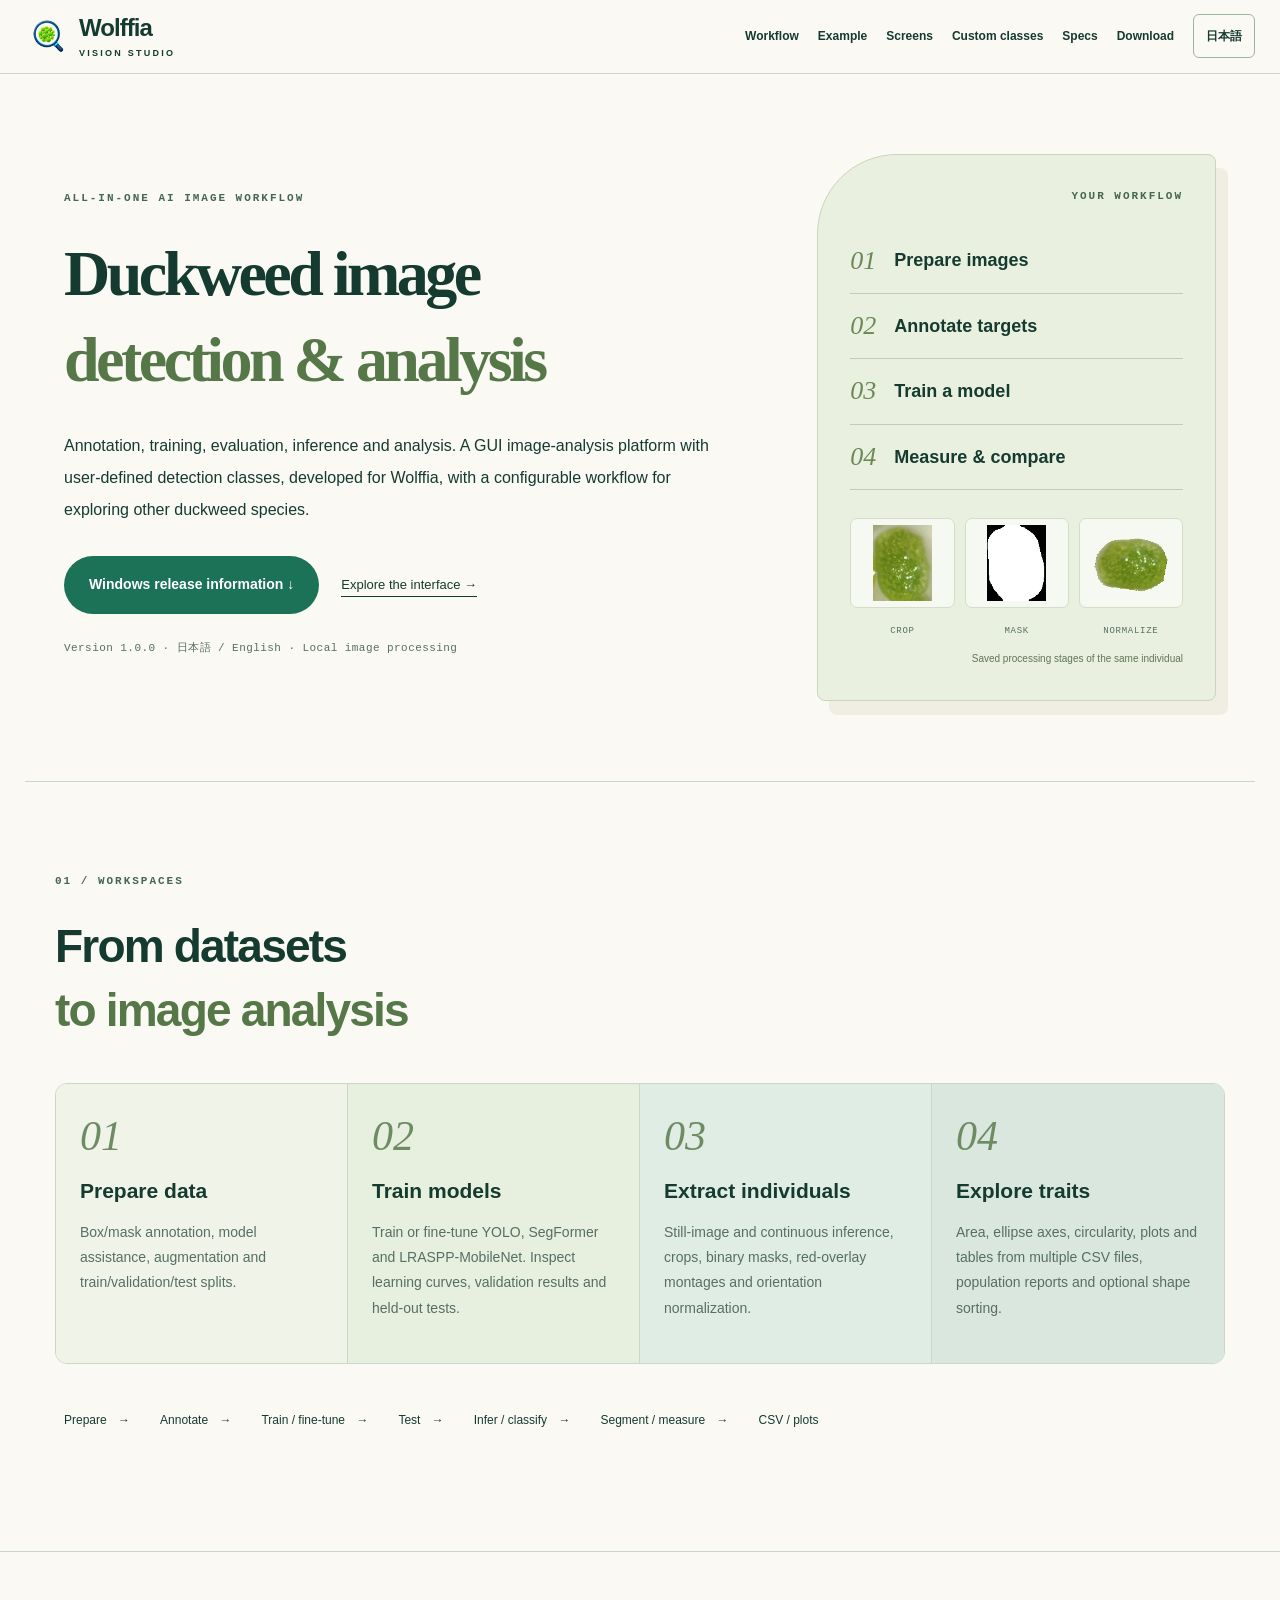
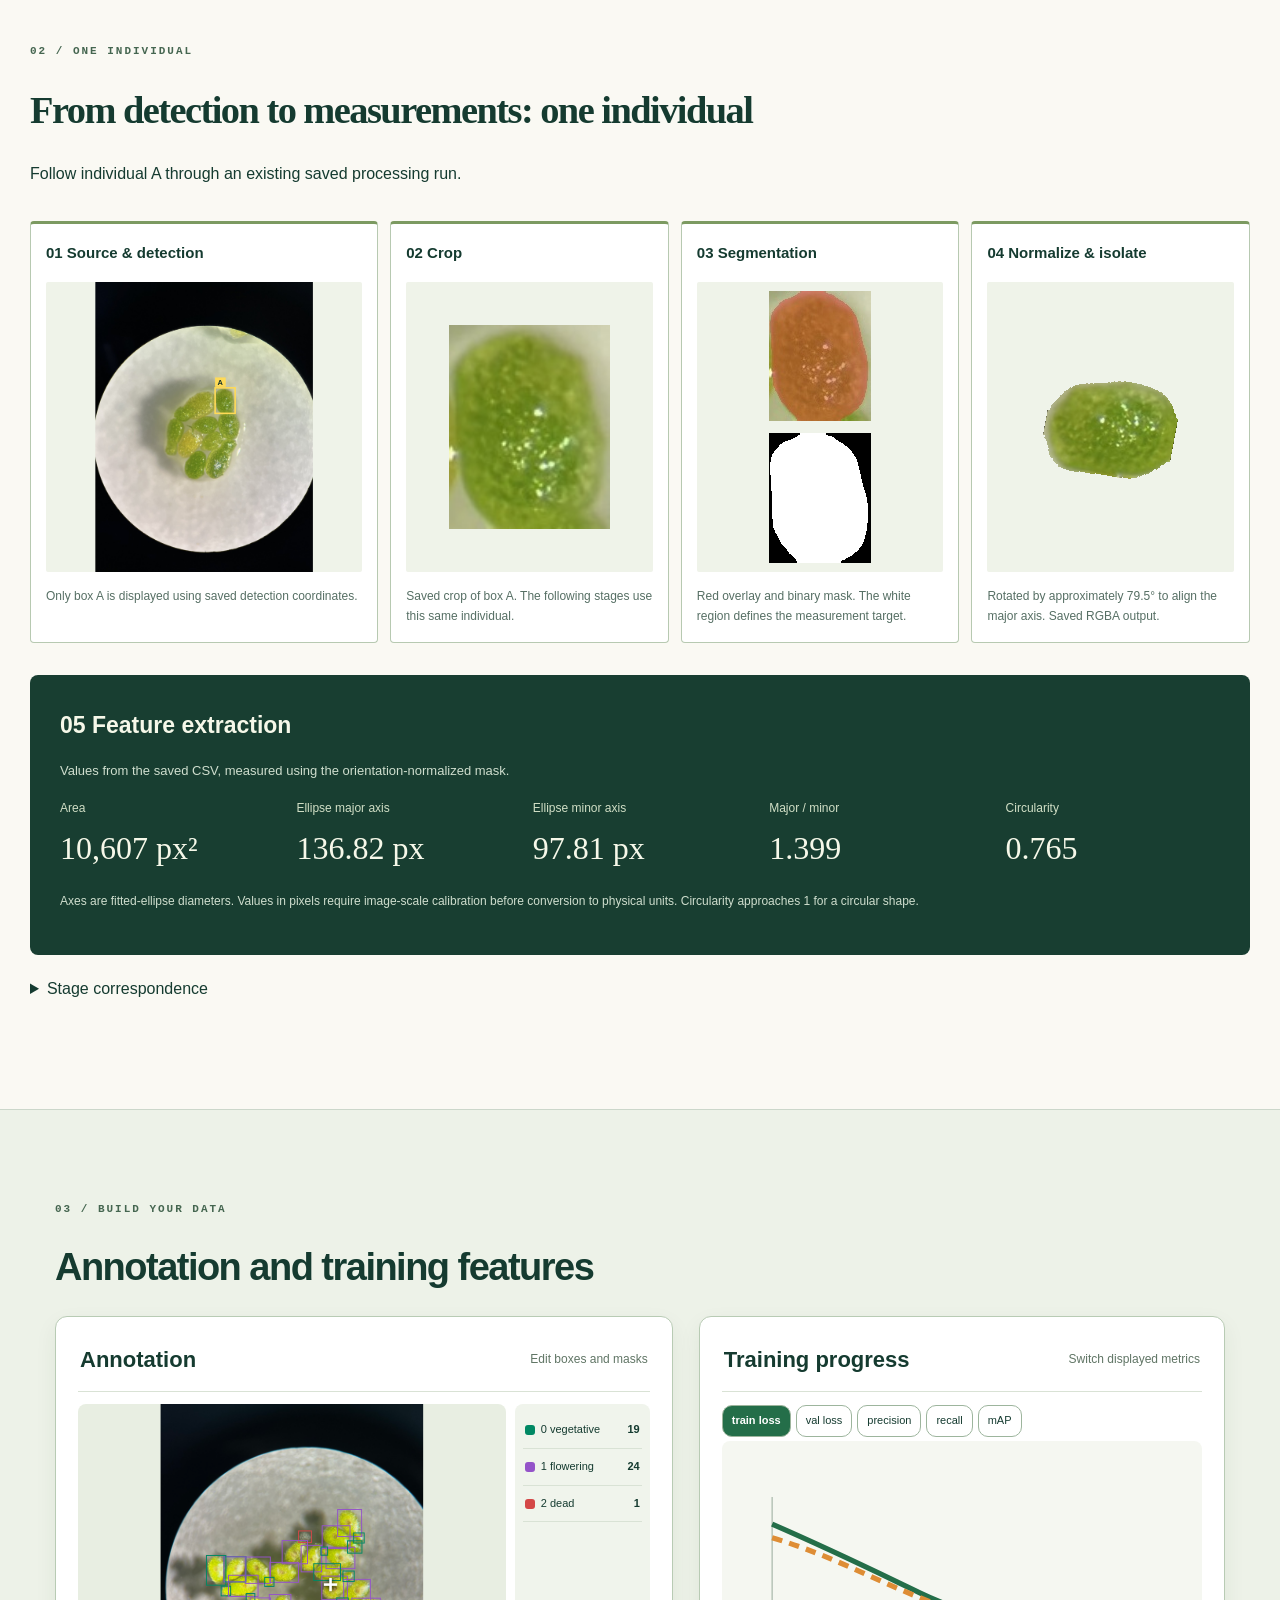
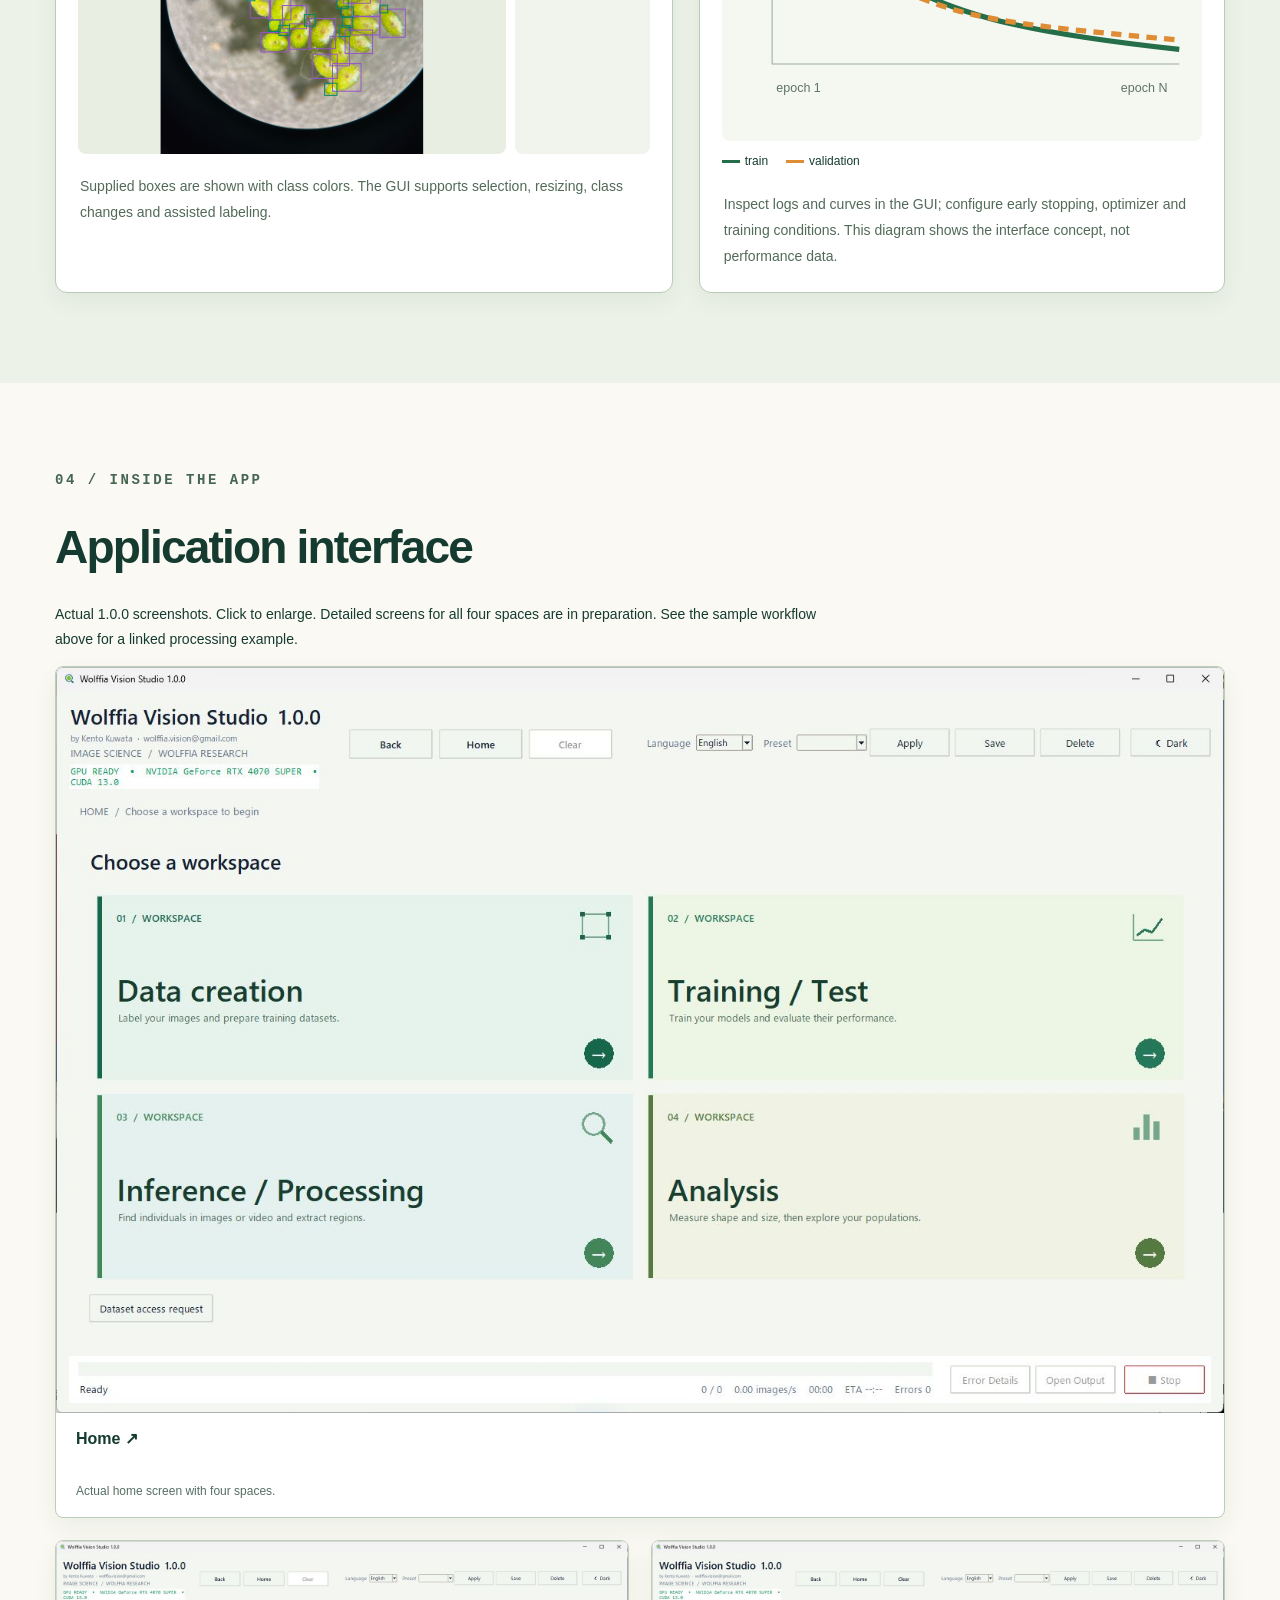
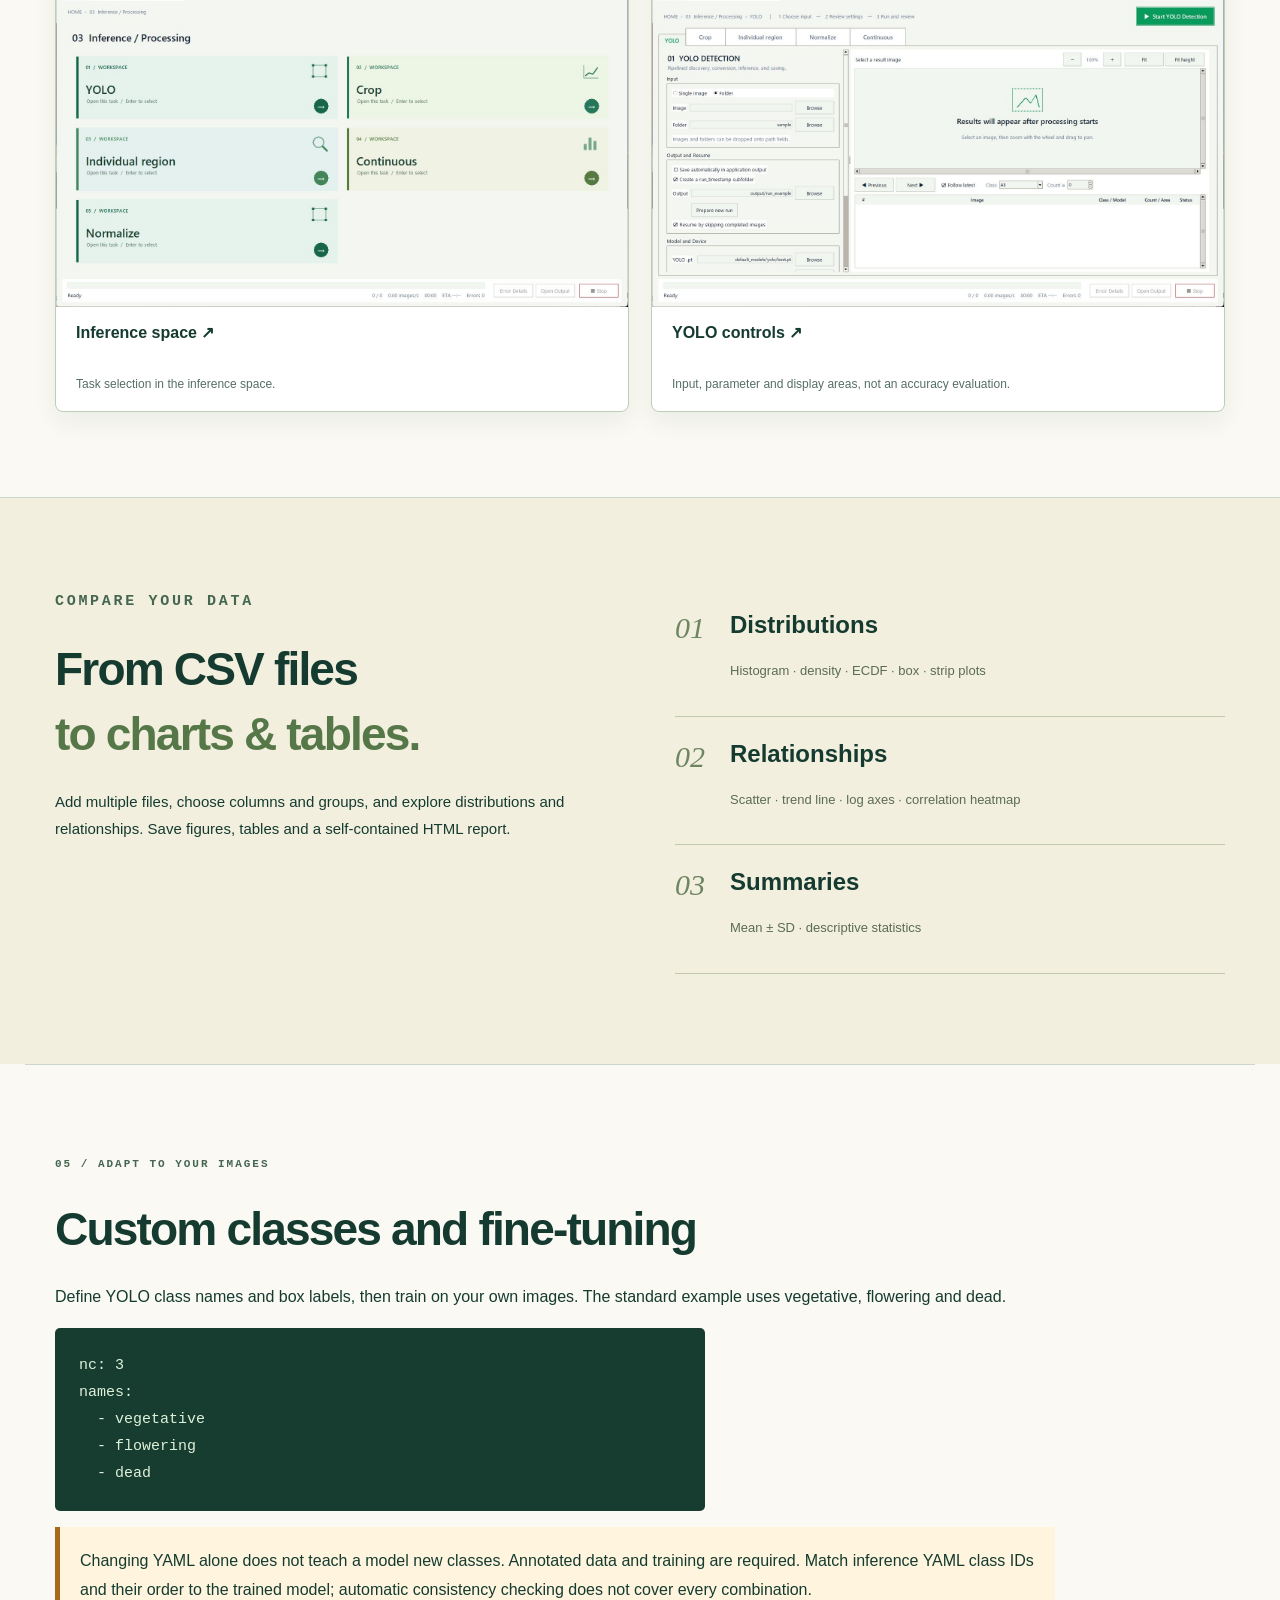
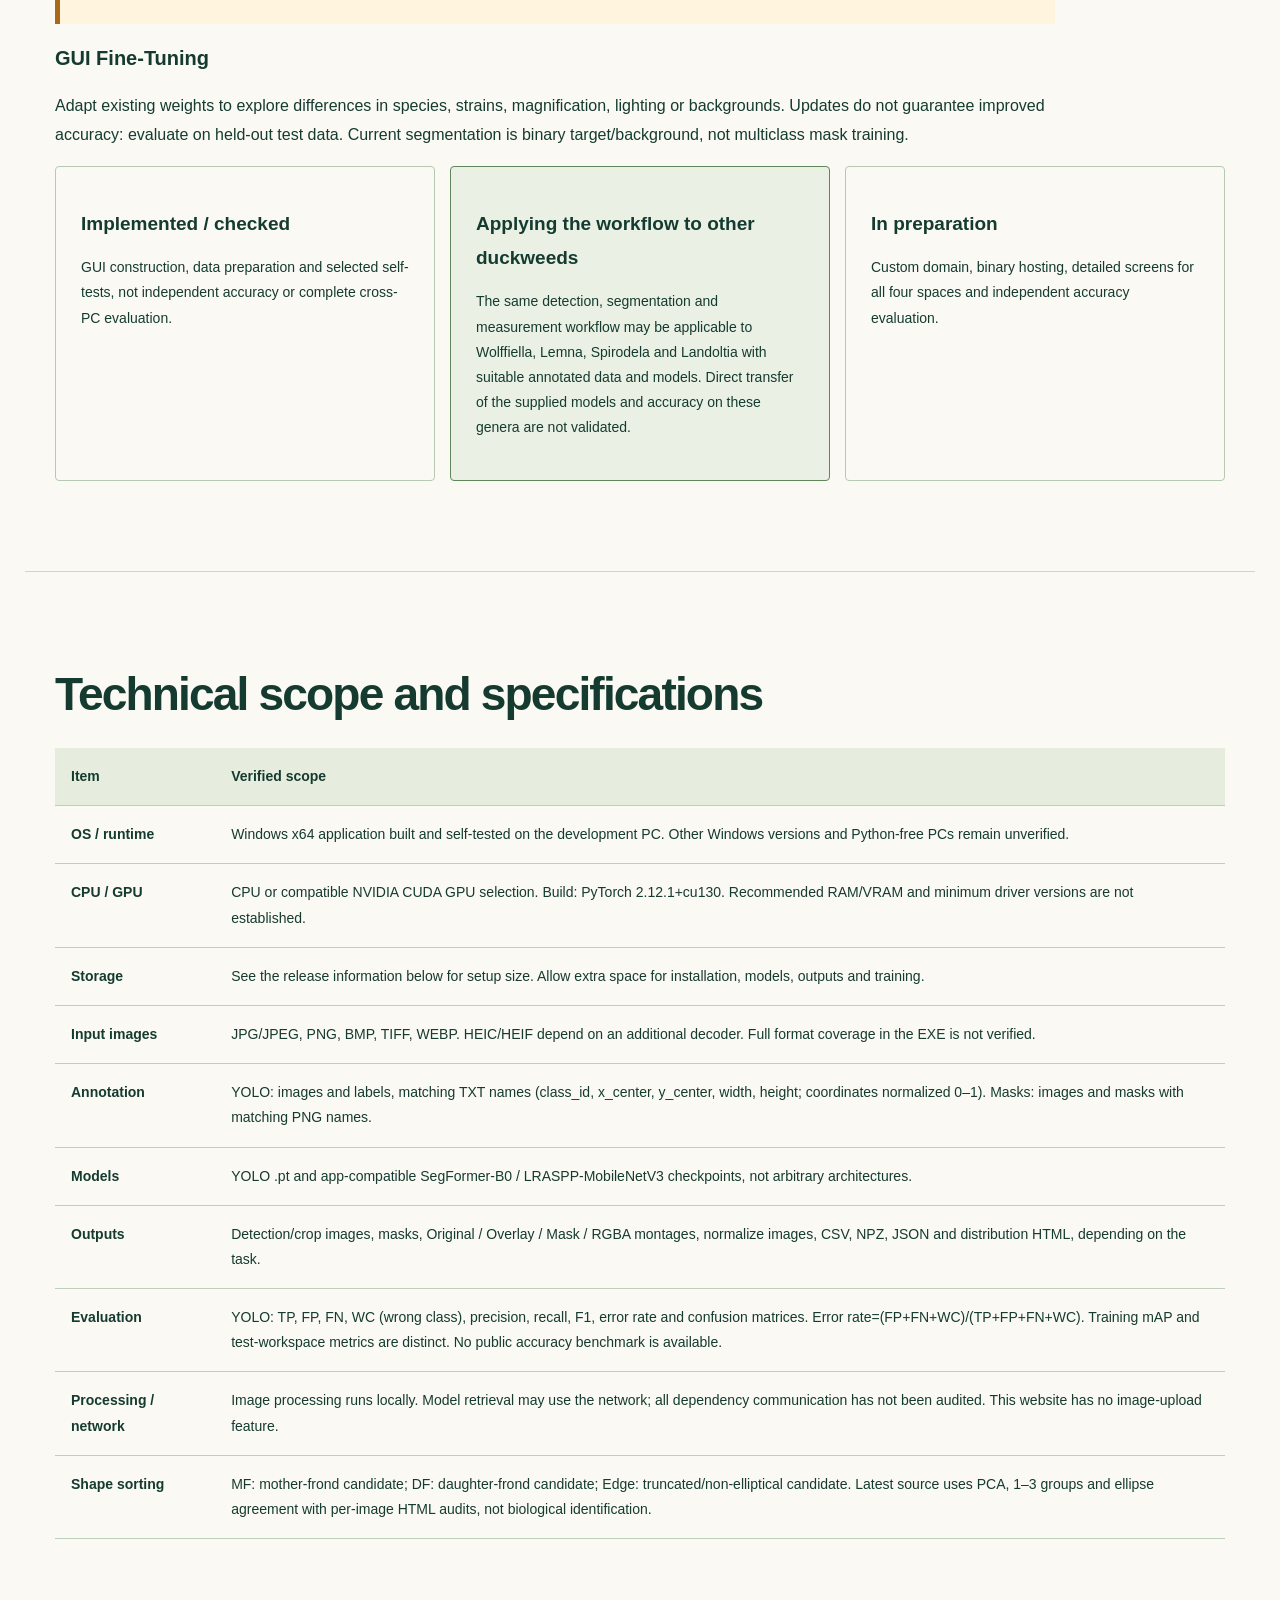
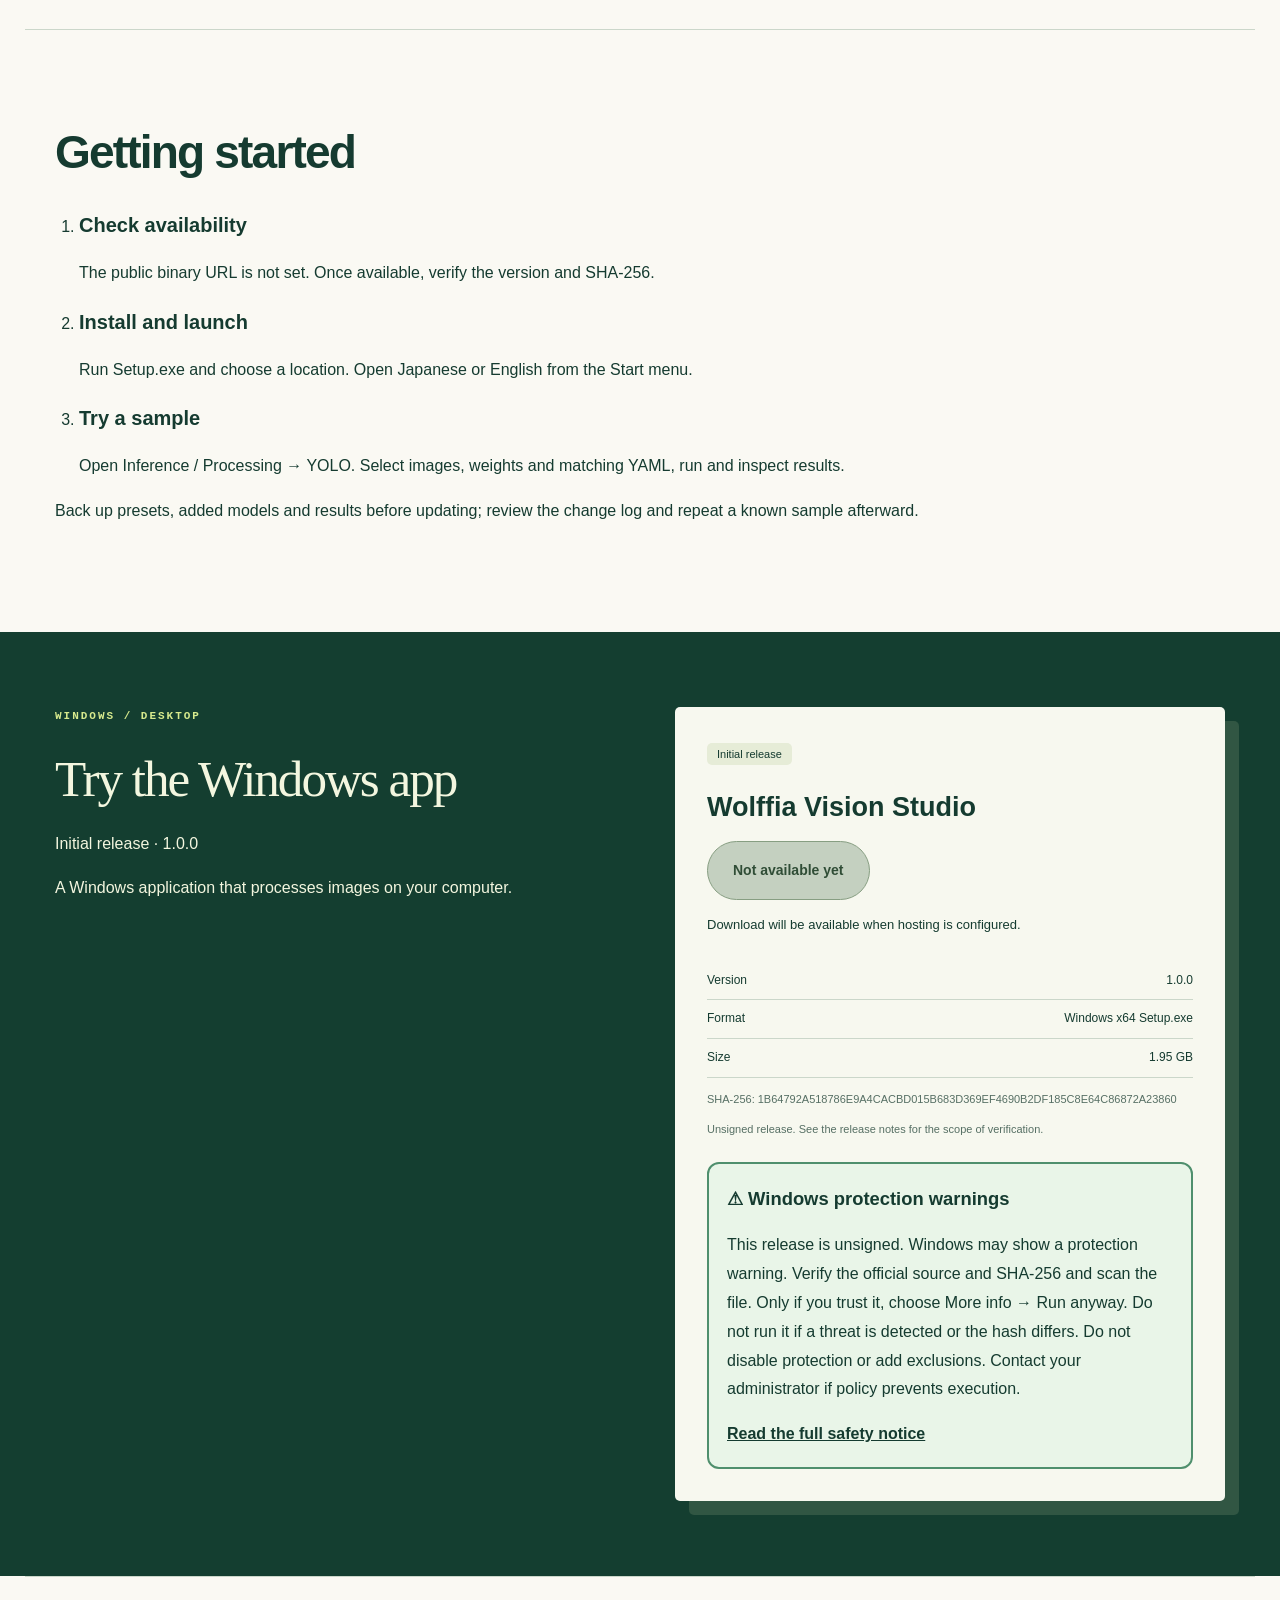
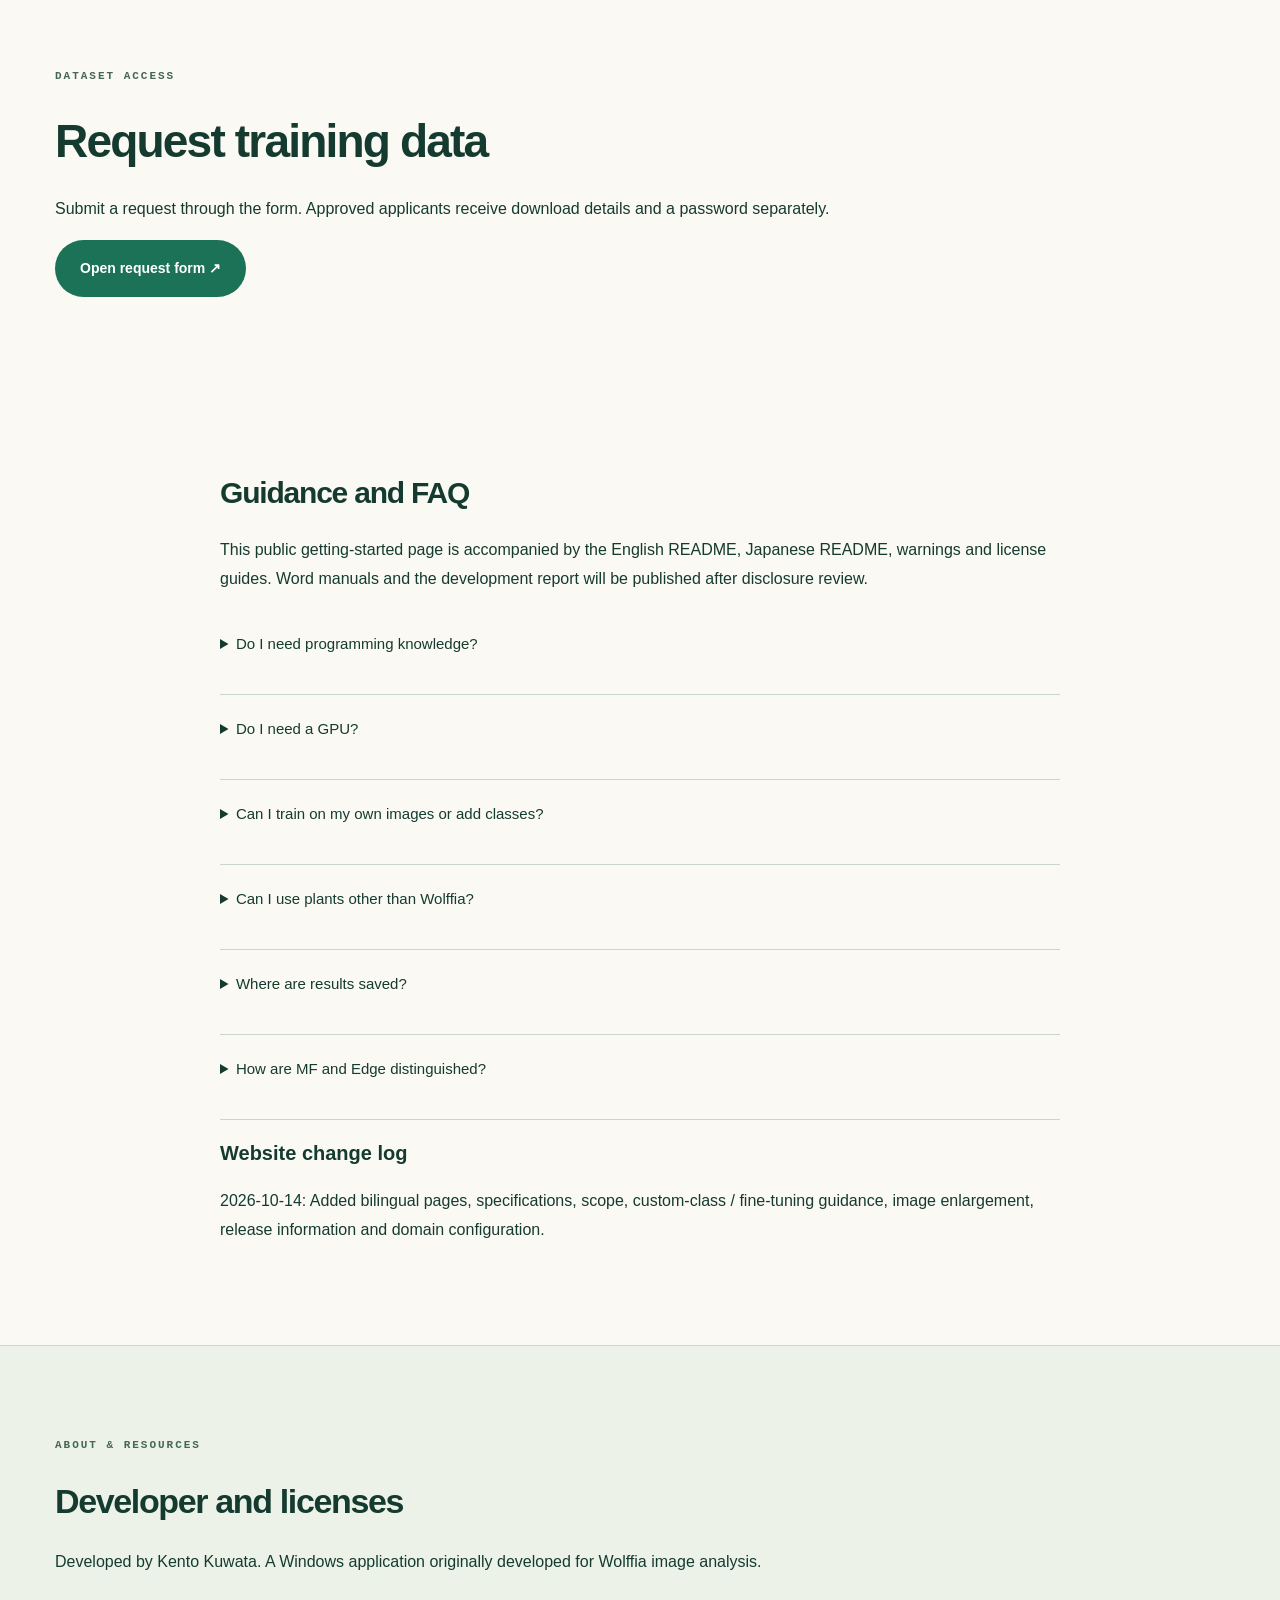
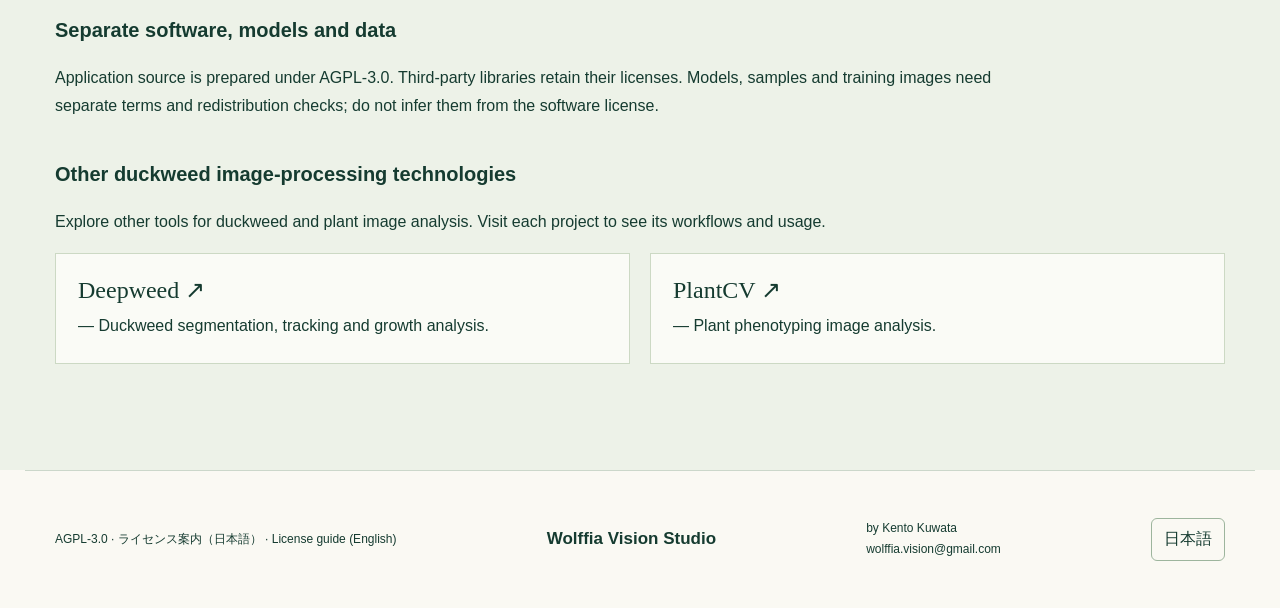
==== commit 160605e1: "Add files via upload" ====
--- a/en/index.html
+++ b/en/index.html
@@ -1,5 +1,5 @@
-<!doctype html><html lang="en"><head><meta charset="utf-8"><meta name="viewport" content="width=device-width,initial-scale=1"><title>Wolffia Vision Studio | Annotation, fine-tuning and image analysis</title><meta name="description" content="Annotation, training, evaluation, inference and analysis. A GUI image-analysis platform with user-defined detection classes, developed for Wolffia, with a configurable workflow for exploring other duckweed species."><link rel="canonical" href="https://wolffiavision-code.github.io/wolffia-vision-studio/en/"><link rel="alternate" hreflang="ja" href="https://wolffiavision-code.github.io/wolffia-vision-studio/"><link rel="alternate" hreflang="en" href="https://wolffiavision-code.github.io/wolffia-vision-studio/en/"><link rel="alternate" hreflang="x-default" href="https://wolffiavision-code.github.io/wolffia-vision-studio/"><meta property="og:type" content="website"><meta property="og:title" content="Wolffia Vision Studio | Annotation, fine-tuning and image analysis"><meta property="og:description" content="Annotation, training, evaluation, inference and analysis. A GUI image-analysis platform with user-defined detection classes, developed for Wolffia, with a configurable workflow for exploring other duckweed species."><meta property="og:url" content="https://wolffiavision-code.github.io/wolffia-vision-studio/en/"><meta property="og:image" content="https://wolffiavision-code.github.io/wolffia-vision-studio/assets/icon.png"><meta name="twitter:card" content="summary"><link rel="icon" href="../assets/icon.png"><link rel="stylesheet" href="../style.css"><link rel="stylesheet" href="../enhancements.css"><link rel="stylesheet" href="../editorial.css"><style>.release-warning{border:2px solid #a76924;border-radius:12px;padding:20px;background:#fff9ef;margin:20px 0}.release-warning h3{font-size:1.3rem;margin-top:0}.screenshot-crop{aspect-ratio:auto!important}.screenshot-crop img{transform:none!important;object-fit:contain!important}.lightbox-crop img{transform:none!important}</style></head><body><a class="skip" href="#main">Skip to content</a><header><a class="brand" href="#main"><img src="../assets/icon.png" width="44" height="44" alt=""><span>Wolffia<span class="brand-sub">VISION STUDIO</span></span></a><button class="menu-toggle" aria-expanded="false" aria-controls="main-nav">Menu ☰</button><nav id="main-nav" aria-label="Main navigation"><a href="#workflow">Workflow</a><a href="#example">Example</a><a href="#screens">Screens</a><a href="#custom">Custom classes</a><a href="#spec">Specs</a><a href="#download">Download</a><a class="language-link" href="../" hreflang="ja">日本語</a></nav></header><main id="main"><section class="hero"><div class="hero-copy"><p class="eyebrow">ALL-IN-ONE AI IMAGE WORKFLOW</p><h1>Duckweed image<br><em>detection & analysis</em></h1><p class="lead">Annotation, training, evaluation, inference and analysis. A GUI image-analysis platform with user-defined detection classes, developed for Wolffia, with a configurable workflow for exploring other duckweed species.</p><div class="actions"><a class="primary" href="#download">Windows release information ↓</a><a class="text-link" href="#screens">Explore the interface →</a></div><p class="subtle">Version 1.0.0 · 日本語 / English · Local image processing</p></div><aside class="workflow-panel" aria-label="Workflow"><p class="eyebrow">YOUR WORKFLOW</p><ol><li><span>01</span><strong>Prepare images</strong></li><li><span>02</span><strong>Annotate targets</strong></li><li><span>03</span><strong>Train a model</strong></li><li><span>04</span><strong>Measure & compare</strong></li></ol><div class="workflow-specimens"><figure><img src="../assets/workflow/crop.jpg" alt="CROP"><figcaption>CROP</figcaption></figure><figure><img src="../assets/workflow/mask.png" alt="MASK"><figcaption>MASK</figcaption></figure><figure><img src="../assets/workflow/normalized.png" alt="NORMALIZE"><figcaption>NORMALIZE</figcaption></figure></div><p class="specimen-caption">Saved processing stages of the same individual</p></aside></section><section class="intro" id="workflow"><p class="eyebrow">01 / WORKSPACES</p><h2>From datasets<br><em>to image analysis</em></h2><div class="steps"><article><span class="step-number">01</span><h3>Prepare data</h3><p>Box/mask annotation, model assistance, augmentation and train/validation/test splits.</p></article><article><span class="step-number">02</span><h3>Train models</h3><p>Train or fine-tune YOLO, SegFormer and LRASPP-MobileNet. Inspect learning curves, validation results and held-out tests.</p></article><article><span class="step-number">03</span><h3>Extract individuals</h3><p>Still-image and continuous inference, crops, binary masks, red-overlay montages and orientation normalization.</p></article><article><span class="step-number">04</span><h3>Explore traits</h3><p>Area, ellipse axes, circularity, plots and tables from multiple CSV files, population reports and optional shape sorting.</p></article></div><ol class="flow"><li>Prepare</li><li>Annotate</li><li>Train / fine-tune</li><li>Test</li><li>Infer / classify</li><li>Segment / measure</li><li>CSV / plots</li></ol></section><section class="intro example" id="example"><p class="eyebrow">02 / ONE INDIVIDUAL</p><h2>From detection to measurements: one individual</h2><p>Follow individual A through an existing saved processing run.</p><div class="example-grid"><figure><h3>01 Source & detection</h3><div class="example-image"><svg viewBox="0 0 1108 1477" role="img" aria-label="Selected detection box A in the source image"><image href="../assets/workflow/original.jpg" width="1108" height="1477"/><rect x="610" y="539" width="102" height="130" fill="none" stroke="#ffda56" stroke-width="8"/><rect x="610" y="486" width="54" height="48" fill="#ffda56"/><text x="622" y="523" font-size="38" font-weight="bold" fill="#18352b">A</text></svg></div><figcaption>Only box A is displayed using saved detection coordinates.</figcaption></figure><figure><h3>02 Crop</h3><div class="example-image"><img src="../assets/workflow/crop.jpg" alt="Individual cropped from box A" width="102" height="130" loading="lazy"></div><figcaption>Saved crop of box A. The following stages use this same individual.</figcaption></figure><figure><h3>03 Segmentation</h3><div class="example-image"><div class="mask-pair"><img src="../assets/workflow/overlay.jpg" alt="Extracted region shown in red" loading="lazy"><img src="../assets/workflow/mask.png" alt="Binary mask: white foreground, black background" loading="lazy"></div></div><figcaption>Red overlay and binary mask. The white region defines the measurement target.</figcaption></figure><figure><h3>04 Normalize & isolate</h3><div class="example-image"><img src="../assets/workflow/normalized.png" alt="Transparent cutout with the major axis horizontal" width="163" height="141" loading="lazy"></div><figcaption>Rotated by approximately 79.5° to align the major axis. Saved RGBA output.</figcaption></figure></div><div class="measurement"><h3>05 Feature extraction</h3><p>Values from the saved CSV, measured using the orientation-normalized mask.</p><dl><div><dt>Area</dt><dd>10,607 px²</dd></div><div><dt>Ellipse major axis</dt><dd>136.82 px</dd></div><div><dt>Ellipse minor axis</dt><dd>97.81 px</dd></div><div><dt>Major / minor</dt><dd>1.399</dd></div><div><dt>Circularity</dt><dd>0.765</dd></div></dl><p class="fine">Axes are fitted-ellipse diameters. Values in pixels require image-scale calibration before conversion to physical units. Circularity approaches 1 for a circular shape.</p></div><details><summary>Stage correspondence</summary><p>The same detection is linked across stages by the crop manifest and an internal object ID.</p><p>This is a saved processing example, not a 1.0.0 accuracy benchmark.</p></details></section><section class="intro feature-tools" id="annotation-training"><p class="eyebrow">03 / BUILD YOUR DATA</p><h2>Annotation and training features</h2><div class="hero-tools" aria-label="Annotation and training feature examples"><article class="tool-preview annotation-preview"><div class="tool-bar"><strong>Annotation</strong><span>Edit boxes and masks</span></div><div class="annotation-layout"><div class="annotation-canvas"><svg viewBox="0 0 1108 1477" role="img" aria-label="Annotation example using the supplied labels"><image href="../assets/annotation-example.png" width="1108" height="1477"/><rect x="422.7" y="964.2" width="119.0" height="82.2" fill="none" stroke="#9453c9" stroke-width="4"/><rect x="357.1" y="645.7" width="105.9" height="111.3" fill="none" stroke="#9453c9" stroke-width="4"/><rect x="628.2" y="905.5" width="109.9" height="127.1" fill="none" stroke="#9453c9" stroke-width="4"/><rect x="543.5" y="928.0" width="90.5" height="107.0" fill="none" stroke="#9453c9" stroke-width="4"/><rect x="593.1" y="596.5" width="86.4" height="111.8" fill="none" stroke="#9453c9" stroke-width="4"/><rect x="461.4" y="668.3" width="120.9" height="84.3" fill="none" stroke="#9453c9" stroke-width="4"/><rect x="680.2" y="726.3" width="107.9" height="99.4" fill="none" stroke="#9453c9" stroke-width="4"/><rect x="715.1" y="980.2" width="81.7" height="124.7" fill="none" stroke="#9453c9" stroke-width="4"/><rect x="806.8" y="819.4" width="120.5" height="77.7" fill="none" stroke="#9453c9" stroke-width="4"/><rect x="725.5" y="1095.6" width="120.4" height="116.6" fill="none" stroke="#9453c9" stroke-width="4"/><rect x="681.8" y="513.7" width="117.5" height="95.8" fill="none" stroke="#9453c9" stroke-width="4"/><rect x="925.0" y="865.7" width="107.7" height="118.5" fill="none" stroke="#9453c9" stroke-width="4"/><rect x="698.0" y="604.5" width="121.9" height="90.4" fill="none" stroke="#9453c9" stroke-width="4"/><rect x="640.0" y="1055.8" width="105.6" height="102.3" fill="none" stroke="#9453c9" stroke-width="4"/><rect x="772.7" y="740.0" width="112.5" height="100.7" fill="none" stroke="#9453c9" stroke-width="4"/><rect x="514.6" y="850.2" width="101.4" height="98.3" fill="none" stroke="#9453c9" stroke-width="4"/><rect x="747.2" y="445.1" width="101.1" height="114.4" fill="none" stroke="#9453c9" stroke-width="4"/><rect x="778.7" y="954.1" width="115.8" height="99.1" fill="none" stroke="#9453c9" stroke-width="4"/><rect x="582.3" y="535.6" width="54.1" height="48.9" fill="none" stroke="#d44747" stroke-width="4"/><rect x="743.5" y="818.4" width="48.5" height="45.6" fill="none" stroke="#008864" stroke-width="4"/><rect x="753.7" y="935.5" width="45.9" height="46.3" fill="none" stroke="#008864" stroke-width="4"/><rect x="762.6" y="856.1" width="50.8" height="44.0" fill="none" stroke="#008864" stroke-width="4"/><rect x="769.4" y="704.9" width="47.6" height="43.9" fill="none" stroke="#008864" stroke-width="4"/><rect x="788.6" y="577.4" width="61.1" height="52.0" fill="none" stroke="#008864" stroke-width="4"/><rect x="455.2" y="911.8" width="49.2" height="48.2" fill="none" stroke="#008864" stroke-width="4"/><rect x="255.5" y="768.7" width="40.1" height="41.0" fill="none" stroke="#008864" stroke-width="4"/><rect x="806.8" y="895.8" width="118.9" height="79.0" fill="none" stroke="#9453c9" stroke-width="4"/><rect x="692.1" y="1178.3" width="52.2" height="51.3" fill="none" stroke="#008864" stroke-width="4"/><rect x="607.8" y="888.8" width="44.7" height="48.5" fill="none" stroke="#008864" stroke-width="4"/><rect x="498.9" y="934.1" width="45.5" height="43.1" fill="none" stroke="#008864" stroke-width="4"/><rect x="767.8" y="898.6" width="43.4" height="43.6" fill="none" stroke="#008864" stroke-width="4"/><rect x="286.5" y="722.6" width="124.8" height="89.7" fill="none" stroke="#9453c9" stroke-width="4"/><rect x="646.5" y="674.0" width="112.6" height="71.2" fill="none" stroke="#008864" stroke-width="4"/><rect x="814.8" y="544.1" width="44.4" height="42.7" fill="none" stroke="#008864" stroke-width="4"/><rect x="439.3" y="731.7" width="39.2" height="38.1" fill="none" stroke="#008864" stroke-width="4"/><rect x="361.3" y="799.8" width="36.4" height="30.7" fill="none" stroke="#008864" stroke-width="4"/><rect x="676.7" y="603.4" width="28.0" height="34.7" fill="none" stroke="#008864" stroke-width="4"/><rect x="925.0" y="849.0" width="33.7" height="32.2" fill="none" stroke="#008864" stroke-width="4"/><rect x="267.6" y="644.4" width="92.3" height="106.4" fill="none" stroke="#008864" stroke-width="4"/><rect x="267.5" y="644.8" width="92.3" height="105.9" fill="none" stroke="#9453c9" stroke-width="4"/><rect x="193.5" y="639.2" width="81.9" height="125.3" fill="none" stroke="#008864" stroke-width="4"/><rect x="378.1" y="818.3" width="85.9" height="84.6" fill="none" stroke="#9453c9" stroke-width="4"/><rect x="458.7" y="803.8" width="91.2" height="107.1" fill="none" stroke="#9453c9" stroke-width="4"/><rect x="513.0" y="576.4" width="107.1" height="97.8" fill="none" stroke="#9453c9" stroke-width="4"/></svg><span class="cursor-cross">＋</span></div><ul class="annotation-list"><li><i style="background:#008864"></i>0 vegetative <b>19</b></li><li><i style="background:#9453c9"></i>1 flowering <b>24</b></li><li><i style="background:#d44747"></i>2 dead <b>1</b></li></ul></div><p>Supplied boxes are shown with class colors. The GUI supports selection, resizing, class changes and assisted labeling.</p></article><article class="tool-preview training-preview"><div class="tool-bar"><strong>Training progress</strong><span>Switch displayed metrics</span></div><div class="metric-pills"><b>train loss</b><span>val loss</span><span>precision</span><span>recall</span><span>mAP</span></div><svg class="training-chart" viewBox="0 0 460 220" role="img" aria-label="Illustrative training-curve display; not measured values"><path d="M48 20V180H438" fill="none" stroke="#9cae9f"/><path d="M48 46 C110 73 140 88 190 112 S300 151 438 166" fill="none" stroke="#246e49" stroke-width="5"/><path d="M48 59 C105 76 145 99 196 119 S307 145 438 157" fill="none" stroke="#de8d35" stroke-width="5" stroke-dasharray="10 7"/><g fill="#607565" font-size="12"><text x="52" y="207">epoch 1</text><text x="382" y="207">epoch N</text></g></svg><div class="chart-key"><span><i class="train-line"></i>train</span><span><i class="val-line"></i>validation</span></div><p>Inspect logs and curves in the GUI; configure early stopping, optimizer and training conditions. This diagram shows the interface concept, not performance data.</p></article></div></section><section class="screens" id="screens"><p class="eyebrow">04 / INSIDE THE APP</p><h2>Application interface</h2><p>Actual 1.0.0 screenshots. Click to enlarge. Detailed screens for all four spaces are in preparation. See the sample workflow above for a linked processing example.</p><div class="gallery"><figure class="gallery-card"><button class="zoom" data-full="../assets/home_en.png" aria-label="Home — Enlarge image"><span class="screenshot-crop"><img src="../assets/home_en.png" alt="Actual home screen with four spaces." loading="lazy" width="1570" height="1002"></span><span>Home ↗</span></button><figcaption>Actual home screen with four spaces.</figcaption></figure><figure class="gallery-card"><button class="zoom" data-full="../assets/workspace_en.png" aria-label="Inference space — Enlarge image"><span class="screenshot-crop"><img src="../assets/workspace_en.png" alt="Task selection in the inference space." loading="lazy" width="1570" height="1002"></span><span>Inference space ↗</span></button><figcaption>Task selection in the inference space.</figcaption></figure><figure class="gallery-card"><button class="zoom" data-full="../assets/yolo_en.png" aria-label="YOLO controls — Enlarge image"><span class="screenshot-crop"><img src="../assets/yolo_en.png" alt="Input, parameter and display areas, not an accuracy evaluation." loading="lazy" width="1570" height="1002"></span><span>YOLO controls ↗</span></button><figcaption>Input, parameter and display areas, not an accuracy evaluation.</figcaption></figure></div></section><section class="chart-feature intro" id="charts"><div><p class="eyebrow">COMPARE YOUR DATA</p><h2>From CSV files<br><em>to charts & tables.</em></h2><p>Add multiple files, choose columns and groups, and explore distributions and relationships. Save figures, tables and a self-contained HTML report.</p></div><div class="chart-options"><article><span>01</span><h3>Distributions</h3><p>Histogram · box plot · violin plot</p></article><article><span>02</span><h3>Relationships</h3><p>Scatter · line · correlation heatmap</p></article><article><span>03</span><h3>Summaries</h3><p>Mean ± SD · descriptive statistics</p></article></div></section><section class="intro" id="custom"><p class="eyebrow">05 / ADAPT TO YOUR IMAGES</p><h2>Custom classes and fine-tuning</h2><p>Define YOLO class names and box labels, then train on your own images. The standard example uses vegetative, flowering and dead.</p><pre class="yaml"><code>nc: 3
+<!doctype html><html lang="en"><head><meta charset="utf-8"><meta name="viewport" content="width=device-width,initial-scale=1"><title>Wolffia Vision Studio | Annotation, fine-tuning and image analysis</title><meta name="description" content="Annotation, training, evaluation, inference and analysis. A GUI image-analysis platform with user-defined detection classes, developed for Wolffia, with a configurable workflow for exploring other duckweed species."><meta property="og:type" content="website"><meta property="og:title" content="Wolffia Vision Studio | Annotation, fine-tuning and image analysis"><meta property="og:description" content="Annotation, training, evaluation, inference and analysis. A GUI image-analysis platform with user-defined detection classes, developed for Wolffia, with a configurable workflow for exploring other duckweed species."><meta name="twitter:card" content="summary"><link rel="icon" href="../assets/icon.png"><link rel="stylesheet" href="../style.css"><link rel="stylesheet" href="../enhancements.css"><link rel="stylesheet" href="../editorial.css"><style>.download-card .release-warning{border:2px solid #4f8f6d;border-radius:12px;padding:18px;background:#e9f5e8;margin:22px 0 0}.release-warning h3{font-size:1.15rem;margin-top:0}.release-warning a{text-decoration:underline;font-weight:700}.screenshot-crop{aspect-ratio:auto!important}.screenshot-crop img{transform:none!important;object-fit:contain!important}.lightbox-crop img{transform:none!important}</style></head><body><a class="skip" href="#main">Skip to content</a><header><a class="brand" href="#main"><img src="../assets/icon.png" width="44" height="44" alt=""><span>Wolffia<span class="brand-sub">VISION STUDIO</span></span></a><button class="menu-toggle" aria-expanded="false" aria-controls="main-nav">Menu ☰</button><nav id="main-nav" aria-label="Main navigation"><a href="#workflow">Workflow</a><a href="#example">Example</a><a href="#screens">Screens</a><a href="#custom">Custom classes</a><a href="#spec">Specs</a><a href="#download">Download</a><a class="language-link" href="../" hreflang="ja">日本語</a></nav></header><main id="main"><section class="hero"><div class="hero-copy"><p class="eyebrow">ALL-IN-ONE AI IMAGE WORKFLOW</p><h1>Duckweed image<br><em>detection & analysis</em></h1><p class="lead">Annotation, training, evaluation, inference and analysis. A GUI image-analysis platform with user-defined detection classes, developed for Wolffia, with a configurable workflow for exploring other duckweed species.</p><div class="actions"><a class="primary" href="#download">Windows release information ↓</a><a class="text-link" href="#screens">Explore the interface →</a></div><p class="subtle">Version 1.0.0 · 日本語 / English · Local image processing</p></div><aside class="workflow-panel" aria-label="Workflow"><p class="eyebrow">YOUR WORKFLOW</p><ol><li><span>01</span><strong>Prepare images</strong></li><li><span>02</span><strong>Annotate targets</strong></li><li><span>03</span><strong>Train a model</strong></li><li><span>04</span><strong>Measure & compare</strong></li></ol><div class="workflow-specimens"><figure><img src="../assets/workflow/crop.jpg" alt="CROP"><figcaption>CROP</figcaption></figure><figure><img src="../assets/workflow/mask.png" alt="MASK"><figcaption>MASK</figcaption></figure><figure><img src="../assets/workflow/normalized.png" alt="NORMALIZE"><figcaption>NORMALIZE</figcaption></figure></div><p class="specimen-caption">Saved processing stages of the same individual</p></aside></section><section class="intro" id="workflow"><p class="eyebrow">01 / WORKSPACES</p><h2>From datasets<br><em>to image analysis</em></h2><div class="steps"><article><span class="step-number">01</span><h3>Prepare data</h3><p>Box/mask annotation, model assistance, augmentation and train/validation/test splits.</p></article><article><span class="step-number">02</span><h3>Train models</h3><p>Train or fine-tune YOLO, SegFormer and LRASPP-MobileNet. Inspect learning curves, validation results and held-out tests.</p></article><article><span class="step-number">03</span><h3>Extract individuals</h3><p>Still-image and continuous inference, crops, binary masks, red-overlay montages and orientation normalization.</p></article><article><span class="step-number">04</span><h3>Explore traits</h3><p>Area, ellipse axes, circularity, plots and tables from multiple CSV files, population reports and optional shape sorting.</p></article></div><ol class="flow"><li>Prepare</li><li>Annotate</li><li>Train / fine-tune</li><li>Test</li><li>Infer / classify</li><li>Segment / measure</li><li>CSV / plots</li></ol></section><section class="intro example" id="example"><p class="eyebrow">02 / ONE INDIVIDUAL</p><h2>From detection to measurements: one individual</h2><p>Follow individual A through an existing saved processing run.</p><div class="example-grid"><figure><h3>01 Source & detection</h3><div class="example-image"><svg viewBox="0 0 1108 1477" role="img" aria-label="Selected detection box A in the source image"><image href="../assets/workflow/original.jpg" width="1108" height="1477"/><rect x="610" y="539" width="102" height="130" fill="none" stroke="#ffda56" stroke-width="8"/><rect x="610" y="486" width="54" height="48" fill="#ffda56"/><text x="622" y="523" font-size="38" font-weight="bold" fill="#18352b">A</text></svg></div><figcaption>Only box A is displayed using saved detection coordinates.</figcaption></figure><figure><h3>02 Crop</h3><div class="example-image"><img src="../assets/workflow/crop.jpg" alt="Individual cropped from box A" width="102" height="130" loading="lazy"></div><figcaption>Saved crop of box A. The following stages use this same individual.</figcaption></figure><figure><h3>03 Segmentation</h3><div class="example-image"><div class="mask-pair"><img src="../assets/workflow/overlay.jpg" alt="Extracted region shown in red" loading="lazy"><img src="../assets/workflow/mask.png" alt="Binary mask: white foreground, black background" loading="lazy"></div></div><figcaption>Red overlay and binary mask. The white region defines the measurement target.</figcaption></figure><figure><h3>04 Normalize & isolate</h3><div class="example-image"><img src="../assets/workflow/normalized.png" alt="Transparent cutout with the major axis horizontal" width="163" height="141" loading="lazy"></div><figcaption>Rotated by approximately 79.5° to align the major axis. Saved RGBA output.</figcaption></figure></div><div class="measurement"><h3>05 Feature extraction</h3><p>Values from the saved CSV, measured using the orientation-normalized mask.</p><dl><div><dt>Area</dt><dd>10,607 px²</dd></div><div><dt>Ellipse major axis</dt><dd>136.82 px</dd></div><div><dt>Ellipse minor axis</dt><dd>97.81 px</dd></div><div><dt>Major / minor</dt><dd>1.399</dd></div><div><dt>Circularity</dt><dd>0.765</dd></div></dl><p class="fine">Axes are fitted-ellipse diameters. Values in pixels require image-scale calibration before conversion to physical units. Circularity approaches 1 for a circular shape.</p></div><details><summary>Stage correspondence</summary><p>The same detection is linked across stages by the crop manifest and an internal object ID.</p><p>This is a saved processing example, not a 1.0.0 accuracy benchmark.</p></details></section><section class="intro feature-tools" id="annotation-training"><p class="eyebrow">03 / BUILD YOUR DATA</p><h2>Annotation and training features</h2><div class="hero-tools" aria-label="Annotation and training feature examples"><article class="tool-preview annotation-preview"><div class="tool-bar"><strong>Annotation</strong><span>Edit boxes and masks</span></div><div class="annotation-layout"><div class="annotation-canvas"><svg viewBox="0 0 1108 1477" role="img" aria-label="Annotation example using the supplied labels"><image href="../assets/annotation-example.png" width="1108" height="1477"/><rect x="422.7" y="964.2" width="119.0" height="82.2" fill="none" stroke="#9453c9" stroke-width="4"/><rect x="357.1" y="645.7" width="105.9" height="111.3" fill="none" stroke="#9453c9" stroke-width="4"/><rect x="628.2" y="905.5" width="109.9" height="127.1" fill="none" stroke="#9453c9" stroke-width="4"/><rect x="543.5" y="928.0" width="90.5" height="107.0" fill="none" stroke="#9453c9" stroke-width="4"/><rect x="593.1" y="596.5" width="86.4" height="111.8" fill="none" stroke="#9453c9" stroke-width="4"/><rect x="461.4" y="668.3" width="120.9" height="84.3" fill="none" stroke="#9453c9" stroke-width="4"/><rect x="680.2" y="726.3" width="107.9" height="99.4" fill="none" stroke="#9453c9" stroke-width="4"/><rect x="715.1" y="980.2" width="81.7" height="124.7" fill="none" stroke="#9453c9" stroke-width="4"/><rect x="806.8" y="819.4" width="120.5" height="77.7" fill="none" stroke="#9453c9" stroke-width="4"/><rect x="725.5" y="1095.6" width="120.4" height="116.6" fill="none" stroke="#9453c9" stroke-width="4"/><rect x="681.8" y="513.7" width="117.5" height="95.8" fill="none" stroke="#9453c9" stroke-width="4"/><rect x="925.0" y="865.7" width="107.7" height="118.5" fill="none" stroke="#9453c9" stroke-width="4"/><rect x="698.0" y="604.5" width="121.9" height="90.4" fill="none" stroke="#9453c9" stroke-width="4"/><rect x="640.0" y="1055.8" width="105.6" height="102.3" fill="none" stroke="#9453c9" stroke-width="4"/><rect x="772.7" y="740.0" width="112.5" height="100.7" fill="none" stroke="#9453c9" stroke-width="4"/><rect x="514.6" y="850.2" width="101.4" height="98.3" fill="none" stroke="#9453c9" stroke-width="4"/><rect x="747.2" y="445.1" width="101.1" height="114.4" fill="none" stroke="#9453c9" stroke-width="4"/><rect x="778.7" y="954.1" width="115.8" height="99.1" fill="none" stroke="#9453c9" stroke-width="4"/><rect x="582.3" y="535.6" width="54.1" height="48.9" fill="none" stroke="#d44747" stroke-width="4"/><rect x="743.5" y="818.4" width="48.5" height="45.6" fill="none" stroke="#008864" stroke-width="4"/><rect x="753.7" y="935.5" width="45.9" height="46.3" fill="none" stroke="#008864" stroke-width="4"/><rect x="762.6" y="856.1" width="50.8" height="44.0" fill="none" stroke="#008864" stroke-width="4"/><rect x="769.4" y="704.9" width="47.6" height="43.9" fill="none" stroke="#008864" stroke-width="4"/><rect x="788.6" y="577.4" width="61.1" height="52.0" fill="none" stroke="#008864" stroke-width="4"/><rect x="455.2" y="911.8" width="49.2" height="48.2" fill="none" stroke="#008864" stroke-width="4"/><rect x="255.5" y="768.7" width="40.1" height="41.0" fill="none" stroke="#008864" stroke-width="4"/><rect x="806.8" y="895.8" width="118.9" height="79.0" fill="none" stroke="#9453c9" stroke-width="4"/><rect x="692.1" y="1178.3" width="52.2" height="51.3" fill="none" stroke="#008864" stroke-width="4"/><rect x="607.8" y="888.8" width="44.7" height="48.5" fill="none" stroke="#008864" stroke-width="4"/><rect x="498.9" y="934.1" width="45.5" height="43.1" fill="none" stroke="#008864" stroke-width="4"/><rect x="767.8" y="898.6" width="43.4" height="43.6" fill="none" stroke="#008864" stroke-width="4"/><rect x="286.5" y="722.6" width="124.8" height="89.7" fill="none" stroke="#9453c9" stroke-width="4"/><rect x="646.5" y="674.0" width="112.6" height="71.2" fill="none" stroke="#008864" stroke-width="4"/><rect x="814.8" y="544.1" width="44.4" height="42.7" fill="none" stroke="#008864" stroke-width="4"/><rect x="439.3" y="731.7" width="39.2" height="38.1" fill="none" stroke="#008864" stroke-width="4"/><rect x="361.3" y="799.8" width="36.4" height="30.7" fill="none" stroke="#008864" stroke-width="4"/><rect x="676.7" y="603.4" width="28.0" height="34.7" fill="none" stroke="#008864" stroke-width="4"/><rect x="925.0" y="849.0" width="33.7" height="32.2" fill="none" stroke="#008864" stroke-width="4"/><rect x="267.6" y="644.4" width="92.3" height="106.4" fill="none" stroke="#008864" stroke-width="4"/><rect x="267.5" y="644.8" width="92.3" height="105.9" fill="none" stroke="#9453c9" stroke-width="4"/><rect x="193.5" y="639.2" width="81.9" height="125.3" fill="none" stroke="#008864" stroke-width="4"/><rect x="378.1" y="818.3" width="85.9" height="84.6" fill="none" stroke="#9453c9" stroke-width="4"/><rect x="458.7" y="803.8" width="91.2" height="107.1" fill="none" stroke="#9453c9" stroke-width="4"/><rect x="513.0" y="576.4" width="107.1" height="97.8" fill="none" stroke="#9453c9" stroke-width="4"/></svg><span class="cursor-cross">＋</span></div><ul class="annotation-list"><li><i style="background:#008864"></i>0 vegetative <b>19</b></li><li><i style="background:#9453c9"></i>1 flowering <b>24</b></li><li><i style="background:#d44747"></i>2 dead <b>1</b></li></ul></div><p>Supplied boxes are shown with class colors. The GUI supports selection, resizing, class changes and assisted labeling.</p></article><article class="tool-preview training-preview"><div class="tool-bar"><strong>Training progress</strong><span>Switch displayed metrics</span></div><div class="metric-pills"><b>train loss</b><span>val loss</span><span>precision</span><span>recall</span><span>mAP</span></div><svg class="training-chart" viewBox="0 0 460 220" role="img" aria-label="Illustrative training-curve display; not measured values"><path d="M48 20V180H438" fill="none" stroke="#9cae9f"/><path d="M48 46 C110 73 140 88 190 112 S300 151 438 166" fill="none" stroke="#246e49" stroke-width="5"/><path d="M48 59 C105 76 145 99 196 119 S307 145 438 157" fill="none" stroke="#de8d35" stroke-width="5" stroke-dasharray="10 7"/><g fill="#607565" font-size="12"><text x="52" y="207">epoch 1</text><text x="382" y="207">epoch N</text></g></svg><div class="chart-key"><span><i class="train-line"></i>train</span><span><i class="val-line"></i>validation</span></div><p>Inspect logs and curves in the GUI; configure early stopping, optimizer and training conditions. This diagram shows the interface concept, not performance data.</p></article></div></section><section class="screens" id="screens"><p class="eyebrow">04 / INSIDE THE APP</p><h2>Application interface</h2><p>Actual 1.0.0 screenshots. Click to enlarge. Detailed screens for all four spaces are in preparation. See the sample workflow above for a linked processing example.</p><div class="gallery"><figure class="gallery-card"><button class="zoom" data-full="../assets/home_en.png" aria-label="Home — Enlarge image"><span class="screenshot-crop"><img src="../assets/home_en.png" alt="Actual home screen with four spaces." loading="lazy" width="1570" height="1002"></span><span>Home ↗</span></button><figcaption>Actual home screen with four spaces.</figcaption></figure><figure class="gallery-card"><button class="zoom" data-full="../assets/workspace_en.png" aria-label="Inference space — Enlarge image"><span class="screenshot-crop"><img src="../assets/workspace_en.png" alt="Task selection in the inference space." loading="lazy" width="1570" height="1002"></span><span>Inference space ↗</span></button><figcaption>Task selection in the inference space.</figcaption></figure><figure class="gallery-card"><button class="zoom" data-full="../assets/yolo_en.png" aria-label="YOLO controls — Enlarge image"><span class="screenshot-crop"><img src="../assets/yolo_en.png" alt="Input, parameter and display areas, not an accuracy evaluation." loading="lazy" width="1570" height="1002"></span><span>YOLO controls ↗</span></button><figcaption>Input, parameter and display areas, not an accuracy evaluation.</figcaption></figure></div></section><section class="chart-feature intro" id="charts"><div><p class="eyebrow">COMPARE YOUR DATA</p><h2>From CSV files<br><em>to charts & tables.</em></h2><p>Add multiple files, choose columns and groups, and explore distributions and relationships. Save figures, tables and a self-contained HTML report.</p></div><div class="chart-options"><article><span>01</span><h3>Distributions</h3><p>Histogram · density · ECDF · box · strip plots</p></article><article><span>02</span><h3>Relationships</h3><p>Scatter · trend line · log axes · correlation heatmap</p></article><article><span>03</span><h3>Summaries</h3><p>Mean ± SD · descriptive statistics</p></article></div></section><section class="intro" id="custom"><p class="eyebrow">05 / ADAPT TO YOUR IMAGES</p><h2>Custom classes and fine-tuning</h2><p>Define YOLO class names and box labels, then train on your own images. The standard example uses vegetative, flowering and dead.</p><pre class="yaml"><code>nc: 3
 names:
   - vegetative
   - flowering
-  - dead</code></pre><p class="notice">Changing YAML alone does not teach a model new classes. Annotated data and training are required. Match inference YAML class IDs and their order to the trained model; automatic consistency checking does not cover every combination.</p><h3>GUI Fine-Tuning</h3><p>Adapt existing weights to explore differences in species, strains, magnification, lighting or backgrounds. Updates do not guarantee improved accuracy: evaluate on held-out test data. Current segmentation is binary target/background, not multiclass mask training.</p><div class="scope"><article><h3>Implemented / checked</h3><p>GUI construction, data preparation and selected self-tests, not independent accuracy or complete cross-PC evaluation.</p></article><article><h3>Applying the workflow to other duckweeds</h3><p>The same detection, segmentation and measurement workflow may be applicable to Wolffiella, Lemna, Spirodela and Landoltia with suitable annotated data and models. Direct transfer of the supplied models and accuracy on these genera are not validated.</p></article><article><h3>In preparation</h3><p>Custom domain, binary hosting, detailed screens for all four spaces and independent accuracy evaluation.</p></article></div></section><section class="intro" id="spec"><h2>Technical scope and specifications</h2><div class="table-wrap" tabindex="0" role="region" aria-label="Specifications"><table><thead><tr><th>Item</th><th>Verified scope</th></tr></thead><tbody><tr><th scope="row">OS / runtime</th><td>Windows x64 application built and self-tested on the development PC. Other Windows versions and Python-free PCs remain unverified.</td></tr><tr><th scope="row">CPU / GPU</th><td>CPU or compatible NVIDIA CUDA GPU selection. Build: PyTorch 2.12.1+cu130. Recommended RAM/VRAM and minimum driver versions are not established.</td></tr><tr><th scope="row">Storage</th><td>See the release information below for setup size. Allow extra space for installation, models, outputs and training.</td></tr><tr><th scope="row">Input images</th><td>JPG/JPEG, PNG, BMP, TIFF, WEBP. HEIC/HEIF depend on an additional decoder. Full format coverage in the EXE is not verified.</td></tr><tr><th scope="row">Annotation</th><td>YOLO: images and labels, matching TXT names (class_id, x_center, y_center, width, height; coordinates normalized 0–1). Masks: images and masks with matching PNG names.</td></tr><tr><th scope="row">Models</th><td>YOLO .pt and app-compatible SegFormer-B0 / LRASPP-MobileNetV3 checkpoints, not arbitrary architectures.</td></tr><tr><th scope="row">Outputs</th><td>Detection/crop images, masks, Original / Overlay / Mask / RGBA montages, normalize images, CSV, NPZ, JSON and distribution HTML, depending on the task.</td></tr><tr><th scope="row">Evaluation</th><td>YOLO: TP, FP, FN, WC (wrong class), precision, recall, F1 and confusion matrices. Training mAP and test-workspace metrics are distinct. No public accuracy benchmark is available.</td></tr><tr><th scope="row">Processing / network</th><td>Image processing runs locally. Model retrieval may use the network; all dependency communication has not been audited. This website has no image-upload feature.</td></tr><tr><th scope="row">Shape sorting</th><td>MF: mother-frond candidate; DF: daughter-frond candidate; Edge: truncated/non-elliptical candidate. Latest source uses PCA, 1–3 groups and ellipse agreement with per-image HTML audits, not biological identification.</td></tr></tbody></table></div></section><section class="intro" id="guide"><aside class="release-warning"><h3>⚠ Windows protection warnings</h3><p>This release is unsigned. Windows may show a protection warning. Verify the official source and SHA-256 and scan the file. Only if you trust it, choose More info → Run anyway. Do not run it if a threat is detected or the hash differs. Do not disable protection or add exclusions. Contact your administrator if policy prevents execution.</p><a href="../WARNINGS_EN.txt">Read the full safety notice</a></aside><h2>Getting started</h2><ol class="instructions"><li><h3>Check availability</h3><p>The public binary URL is not set. Once available, verify the version and SHA-256.</p></li><li><h3>Install and launch</h3><p>Run Setup.exe and choose a location. Open Japanese or English from the Start menu.</p></li><li><h3>Try a sample</h3><p>Open Inference / Processing → YOLO. Select images, weights and matching YAML, run and inspect results.</p></li></ol><p>Back up presets, added models and results before updating; review the change log and repeat a known sample afterward.</p></section><section class="download" id="download"><div><p class="eyebrow">WINDOWS / DESKTOP</p><h2>Try the Windows app</h2><p>Initial release · 1.0.0</p><p>A Windows application that processes images on your computer.</p></div><div class="download-card"><span class="release-label">Initial release</span><h3>Wolffia Vision Studio</h3><a id="download-link" class="primary" hidden>Download setup ↓</a><button id="download-pending" class="primary" disabled>Not available yet</button><p id="release-reason">Download will be available when hosting is configured.</p><a id="source-link" class="text-link" hidden>Source code ↗</a><dl id="release-details"></dl><p id="release-hash" class="fine"></p><p class="fine">Unsigned release. See the release notes for the scope of verification.</p></div></section><section class="intro" id="dataset-request"><p class="eyebrow">DATASET ACCESS</p><h2>Request training data</h2><p>Submit a request through the form. Approved applicants receive download details and a password separately.</p><a class="primary" id="external-form" hidden rel="noopener" target="_blank">Open request form ↗</a><p id="form-pending">The form is not configured yet. No request is sent from this page.</p></section><section class="faq" id="docs"><h2>Guidance and FAQ</h2><p>This public getting-started page is accompanied by the <a href="../README_EN.md">English README</a>, <a href="../README.md">Japanese README</a>, warnings and license guides. Word manuals and the development report will be published after disclosure review.</p><details><summary>Do I need programming knowledge?</summary><p>Routine workflows use the GUI. Setup, model/data preparation and troubleshooting may require technical assistance.</p></details><details><summary>Do I need a GPU?</summary><p>CPU is selectable. Runtime depends on the model, image size and computer; no throughput guarantee is provided.</p></details><details><summary>Can I train on my own images or add classes?</summary><p>YOLO supports class names, box labels and training data for custom training. Editing YAML alone is insufficient. Masks are currently binary.</p></details><details><summary>Can I use plants other than Wolffia?</summary><p>Potentially. Annotate target-species images with boxes or masks; for YOLO, configure dataset paths and class names in YAML, then train or fine-tune. Define imaging conditions and how roots/fronds are labeled, and evaluate on held-out images. Editing YAML alone does not teach new species or classes.</p></details><details><summary>Where are results saved?</summary><p>In the local output folder selected for each task. Automatic output is grouped in output/run_timestamp, with stage folders 01_yolo, 02_crops, 03_segmentation and 04_features&analysis. Producing output does not establish correctness.</p></details><details><summary>How are MF and Edge distinguished?</summary><p>Not by elongation alone. Latest source compares masks with complete fitted ellipses. Segmentation errors also reduce agreement, so inspect the images and audit.</p></details><h3>Website change log</h3><p>2026-10-14: Added bilingual pages, specifications, scope, custom-class / fine-tuning guidance, image enlargement, release information and domain configuration.</p></section><section class="intro" id="about"><p class="eyebrow">ABOUT & RESOURCES</p><h2>Developer and licenses</h2><p>Developed by Kento Kuwata. A Windows application originally developed for Wolffia image analysis.</p><h3>Separate software, models and data</h3><p>Application source is prepared under AGPL-3.0. Third-party libraries retain their licenses. Models, samples and training images need separate terms and redistribution checks; do not infer them from the software license.</p><h3>Other duckweed image-processing technologies</h3><p>Explore other tools for duckweed and plant image analysis. Visit each project to see its workflows and usage.</p><ul><li><a href="https://github.com/SamOliveiraLab/Deepweed">Deepweed ↗</a> — Duckweed segmentation, tracking and growth analysis.</li><li><a href="https://github.com/danforthcenter/plantcv">PlantCV ↗</a> — Plant phenotyping image analysis.</li></ul></section><footer><p><a href="../LICENSE">AGPL-3.0</a> · <a href="../LICENSE_JA.md">ライセンス案内（日本語）</a> · <a href="../LICENSE_EN.md">License guide (English)</a></p><div class="brand">Wolffia Vision Studio</div><p>by Kento Kuwata<br><a href="mailto:wolffia.vision@gmail.com">wolffia.vision@gmail.com</a></p><a class="language-link" href="../">日本語</a></footer></main><dialog id="lightbox" aria-label="Enlarge image"><button id="close-lightbox">Close ×</button><div class="lightbox-crop"><img id="lightbox-image" alt=""></div><p id="lightbox-caption"></p></dialog><script src="../app.js" defer></script><script>fetch('../form-config.json').then(r=>r.json()).then(c=>{if(!c.form_url)return;const u=new URL(c.form_url);if(u.protocol!=='https:'||u.username||u.password)return;if(!['forms.gle','docs.google.com','script.google.com'].includes(u.hostname))return;const a=document.querySelector('#external-form');a.href=u.href;a.hidden=false;document.querySelector('#form-pending').hidden=true;}).catch(()=>{});</script></body></html>+  - dead</code></pre><p class="notice">Changing YAML alone does not teach a model new classes. Annotated data and training are required. Match inference YAML class IDs and their order to the trained model; automatic consistency checking does not cover every combination.</p><h3>GUI Fine-Tuning</h3><p>Adapt existing weights to explore differences in species, strains, magnification, lighting or backgrounds. Updates do not guarantee improved accuracy: evaluate on held-out test data. Current segmentation is binary target/background, not multiclass mask training.</p><div class="scope"><article><h3>Implemented / checked</h3><p>GUI construction, data preparation and selected self-tests, not independent accuracy or complete cross-PC evaluation.</p></article><article><h3>Applying the workflow to other duckweeds</h3><p>The same detection, segmentation and measurement workflow may be applicable to Wolffiella, Lemna, Spirodela and Landoltia with suitable annotated data and models. Direct transfer of the supplied models and accuracy on these genera are not validated.</p></article><article><h3>In preparation</h3><p>Custom domain, binary hosting, detailed screens for all four spaces and independent accuracy evaluation.</p></article></div></section><section class="intro" id="spec"><h2>Technical scope and specifications</h2><div class="table-wrap" tabindex="0" role="region" aria-label="Specifications"><table><thead><tr><th>Item</th><th>Verified scope</th></tr></thead><tbody><tr><th scope="row">OS / runtime</th><td>Windows x64 application built and self-tested on the development PC. Other Windows versions and Python-free PCs remain unverified.</td></tr><tr><th scope="row">CPU / GPU</th><td>CPU or compatible NVIDIA CUDA GPU selection. Build: PyTorch 2.12.1+cu130. Recommended RAM/VRAM and minimum driver versions are not established.</td></tr><tr><th scope="row">Storage</th><td>See the release information below for setup size. Allow extra space for installation, models, outputs and training.</td></tr><tr><th scope="row">Input images</th><td>JPG/JPEG, PNG, BMP, TIFF, WEBP. HEIC/HEIF depend on an additional decoder. Full format coverage in the EXE is not verified.</td></tr><tr><th scope="row">Annotation</th><td>YOLO: images and labels, matching TXT names (class_id, x_center, y_center, width, height; coordinates normalized 0–1). Masks: images and masks with matching PNG names.</td></tr><tr><th scope="row">Models</th><td>YOLO .pt and app-compatible SegFormer-B0 / LRASPP-MobileNetV3 checkpoints, not arbitrary architectures.</td></tr><tr><th scope="row">Outputs</th><td>Detection/crop images, masks, Original / Overlay / Mask / RGBA montages, normalize images, CSV, NPZ, JSON and distribution HTML, depending on the task.</td></tr><tr><th scope="row">Evaluation</th><td>YOLO: TP, FP, FN, WC (wrong class), precision, recall, F1, error rate and confusion matrices. Error rate=(FP+FN+WC)/(TP+FP+FN+WC). Training mAP and test-workspace metrics are distinct. No public accuracy benchmark is available.</td></tr><tr><th scope="row">Processing / network</th><td>Image processing runs locally. Model retrieval may use the network; all dependency communication has not been audited. This website has no image-upload feature.</td></tr><tr><th scope="row">Shape sorting</th><td>MF: mother-frond candidate; DF: daughter-frond candidate; Edge: truncated/non-elliptical candidate. Latest source uses PCA, 1–3 groups and ellipse agreement with per-image HTML audits, not biological identification.</td></tr></tbody></table></div></section><section class="intro" id="guide"><h2>Getting started</h2><ol class="instructions"><li><h3>Check availability</h3><p>The public binary URL is not set. Once available, verify the version and SHA-256.</p></li><li><h3>Install and launch</h3><p>Run Setup.exe and choose a location. Open Japanese or English from the Start menu.</p></li><li><h3>Try a sample</h3><p>Open Inference / Processing → YOLO. Select images, weights and matching YAML, run and inspect results.</p></li></ol><p>Back up presets, added models and results before updating; review the change log and repeat a known sample afterward.</p></section><section class="download" id="download"><div><p class="eyebrow">WINDOWS / DESKTOP</p><h2>Try the Windows app</h2><p>Initial release · 1.0.0</p><p>A Windows application that processes images on your computer.</p></div><div class="download-card"><span class="release-label">Initial release</span><h3>Wolffia Vision Studio</h3><a id="download-link" class="primary" hidden>Download setup ↓</a><button id="download-pending" class="primary" disabled>Not available yet</button><p id="release-reason">Download will be available when hosting is configured.</p><a id="source-link" class="text-link" hidden>Source code ↗</a><dl id="release-details"></dl><p id="release-hash" class="fine"></p><p class="fine">Unsigned release. See the release notes for the scope of verification.</p><aside class="release-warning"><h3>⚠ Windows protection warnings</h3><p>This release is unsigned. Windows may show a protection warning. Verify the official source and SHA-256 and scan the file. Only if you trust it, choose More info → Run anyway. Do not run it if a threat is detected or the hash differs. Do not disable protection or add exclusions. Contact your administrator if policy prevents execution.</p><a href="../WARNINGS_EN.txt">Read the full safety notice</a></aside></div></section><section class="intro" id="dataset-request"><p class="eyebrow">DATASET ACCESS</p><h2>Request training data</h2><p>Submit a request through the form. Approved applicants receive download details and a password separately.</p><a class="primary" id="external-form" hidden rel="noopener" target="_blank">Open request form ↗</a><p id="form-pending">The form is not configured yet. No request is sent from this page.</p></section><section class="faq" id="docs"><h2>Guidance and FAQ</h2><p>This public getting-started page is accompanied by the <a href="../README_EN.md">English README</a>, <a href="../README.md">Japanese README</a>, warnings and license guides. Word manuals and the development report will be published after disclosure review.</p><details><summary>Do I need programming knowledge?</summary><p>Routine workflows use the GUI. Setup, model/data preparation and troubleshooting may require technical assistance.</p></details><details><summary>Do I need a GPU?</summary><p>CPU is selectable. Runtime depends on the model, image size and computer; no throughput guarantee is provided.</p></details><details><summary>Can I train on my own images or add classes?</summary><p>YOLO supports class names, box labels and training data for custom training. Editing YAML alone is insufficient. Masks are currently binary.</p></details><details><summary>Can I use plants other than Wolffia?</summary><p>Potentially. Annotate target-species images with boxes or masks; for YOLO, configure dataset paths and class names in YAML, then train or fine-tune. Define imaging conditions and how roots/fronds are labeled, and evaluate on held-out images. Editing YAML alone does not teach new species or classes.</p></details><details><summary>Where are results saved?</summary><p>In the local output folder selected for each task. Routine inference and analysis are grouped under output/practice/run_timestamp with 01_yolo, 02_crops, 03_segmentation and 04_features&analysis. Training logs and data.yaml stay in each fine-tune folder; test output can be placed beside weights in that training folder. Producing output does not establish correctness.</p></details><details><summary>How are MF and Edge distinguished?</summary><p>Not by elongation alone. Latest source compares masks with complete fitted ellipses. Segmentation errors also reduce agreement, so inspect the images and audit.</p></details><h3>Website change log</h3><p>2026-10-14: Added bilingual pages, specifications, scope, custom-class / fine-tuning guidance, image enlargement, release information and domain configuration.</p></section><section class="intro" id="about"><p class="eyebrow">ABOUT & RESOURCES</p><h2>Developer and licenses</h2><p>Developed by Kento Kuwata. A Windows application originally developed for Wolffia image analysis.</p><h3>Separate software, models and data</h3><p>Application source is prepared under AGPL-3.0. Third-party libraries retain their licenses. Models, samples and training images need separate terms and redistribution checks; do not infer them from the software license.</p><h3>Other duckweed image-processing technologies</h3><p>Explore other tools for duckweed and plant image analysis. Visit each project to see its workflows and usage.</p><ul><li><a href="https://github.com/SamOliveiraLab/Deepweed">Deepweed ↗</a> — Duckweed segmentation, tracking and growth analysis.</li><li><a href="https://github.com/danforthcenter/plantcv">PlantCV ↗</a> — Plant phenotyping image analysis.</li></ul></section><footer><p><a href="../LICENSE">AGPL-3.0</a> · <a href="../LICENSE_JA.md">ライセンス案内（日本語）</a> · <a href="../LICENSE_EN.md">License guide (English)</a></p><div class="brand">Wolffia Vision Studio</div><p>by Kento Kuwata<br><a href="mailto:wolffia.vision@gmail.com">wolffia.vision@gmail.com</a></p><a class="language-link" href="../">日本語</a></footer></main><dialog id="lightbox" aria-label="Enlarge image"><button id="close-lightbox">Close ×</button><div class="lightbox-crop"><img id="lightbox-image" alt=""></div><p id="lightbox-caption"></p></dialog><script src="../app.js" defer></script><script>fetch('../form-config.json').then(r=>r.json()).then(c=>{if(!c.form_url)return;const u=new URL(c.form_url);if(u.protocol!=='https:'||u.username||u.password)return;if(!['forms.gle','docs.google.com','script.google.com'].includes(u.hostname))return;const a=document.querySelector('#external-form');a.href=u.href;a.hidden=false;document.querySelector('#form-pending').hidden=true;}).catch(()=>{});</script></body></html>
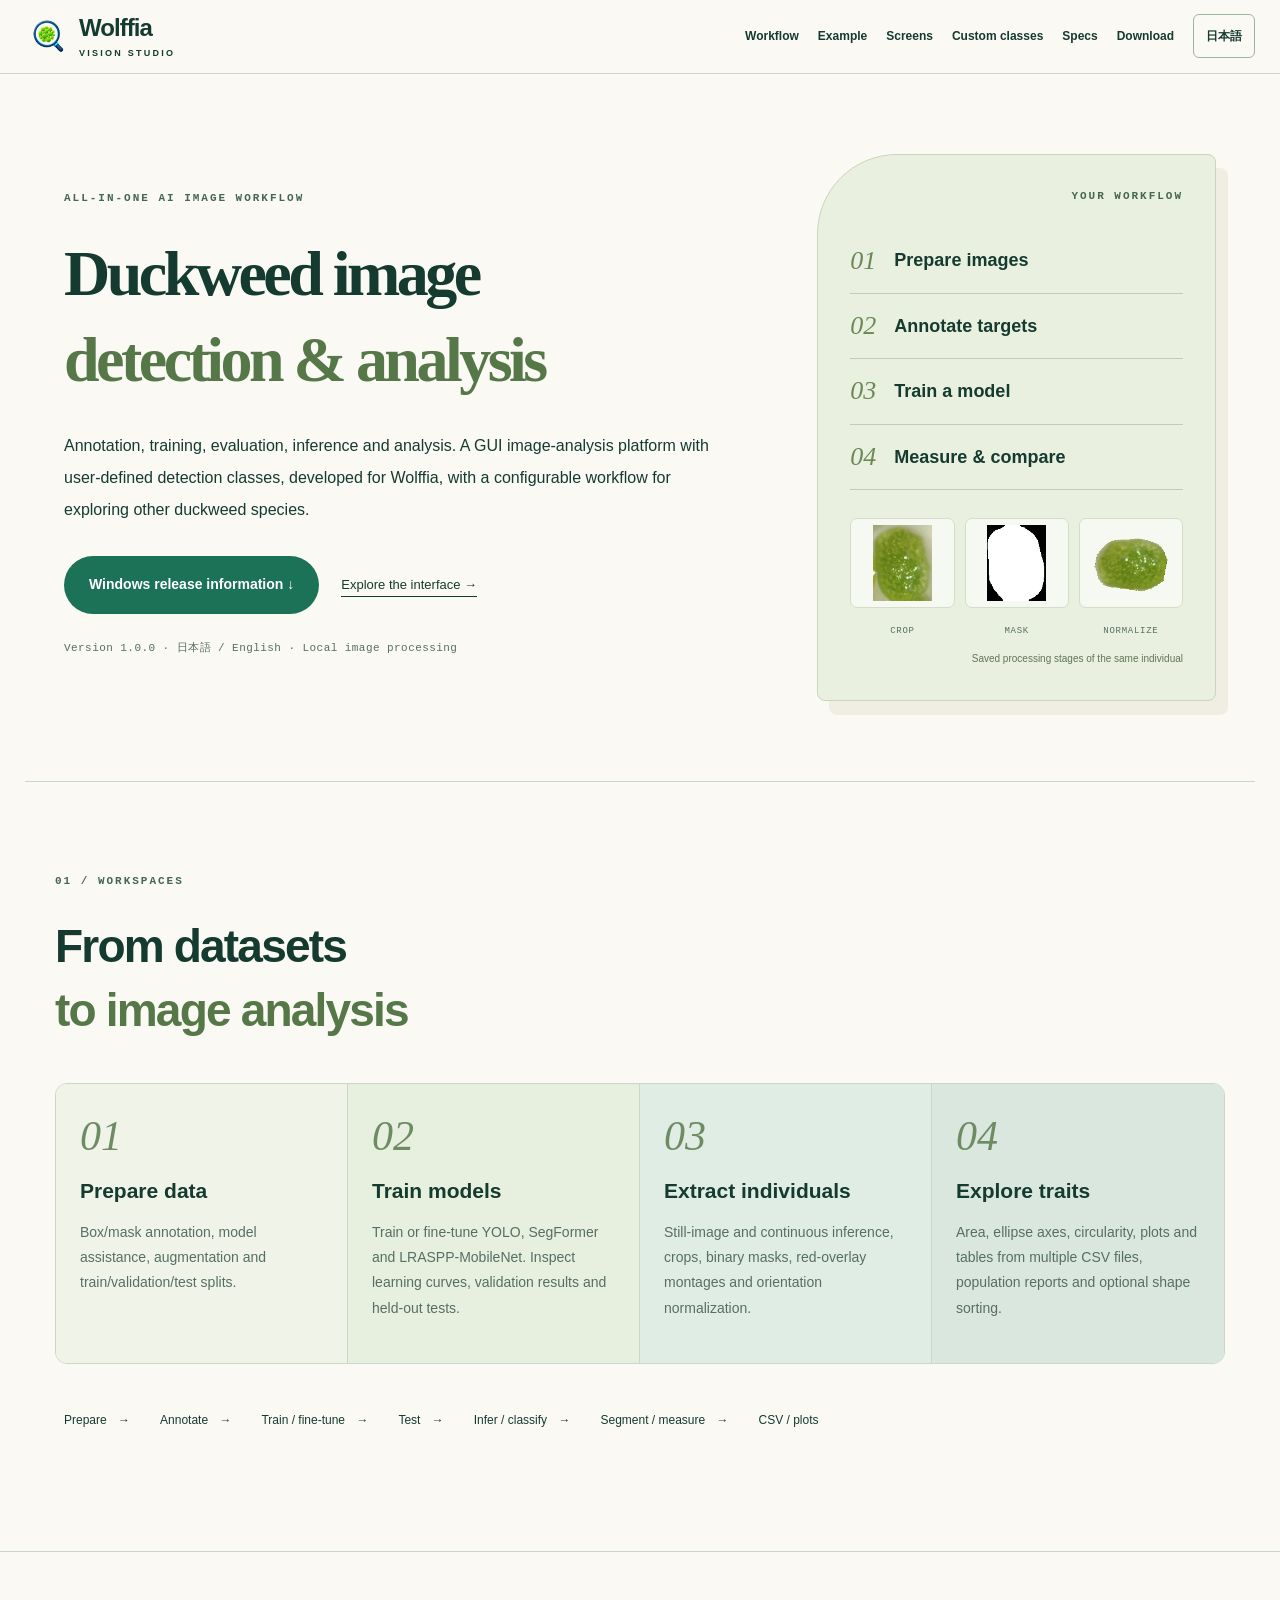
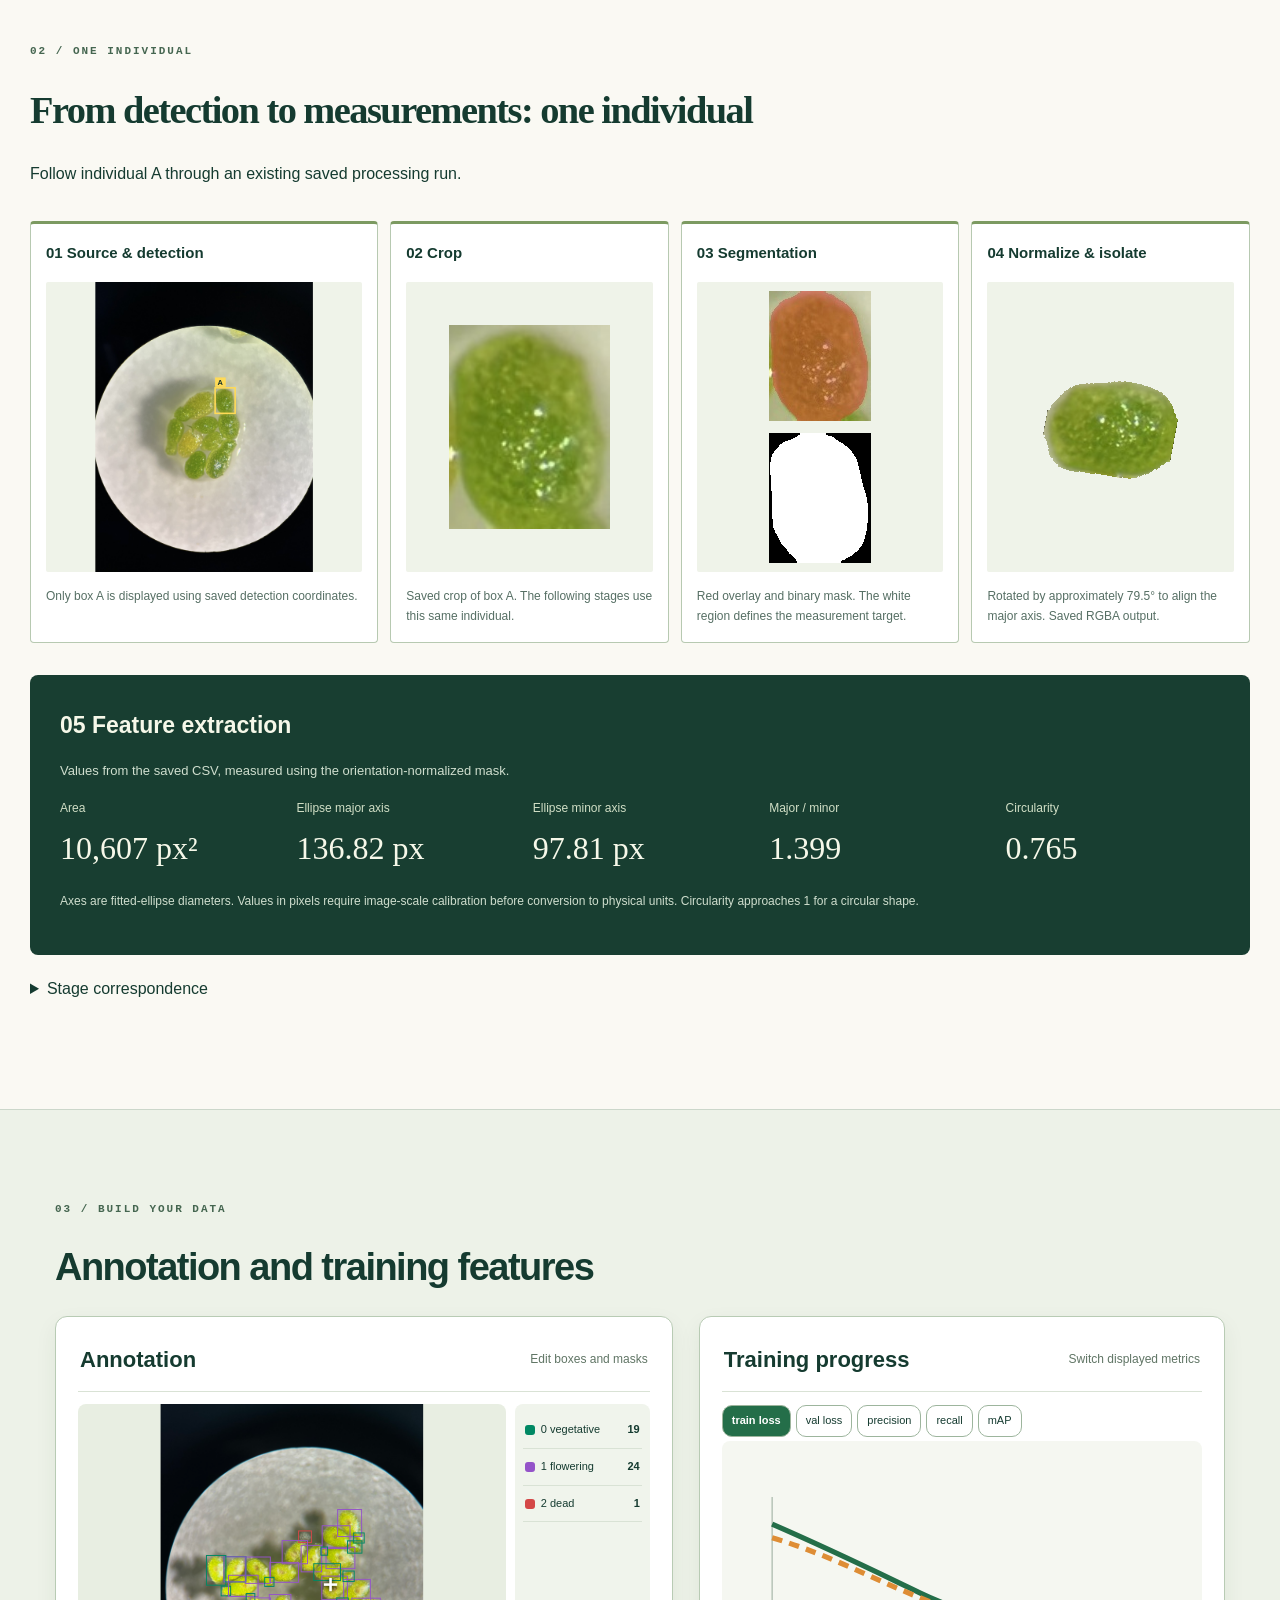
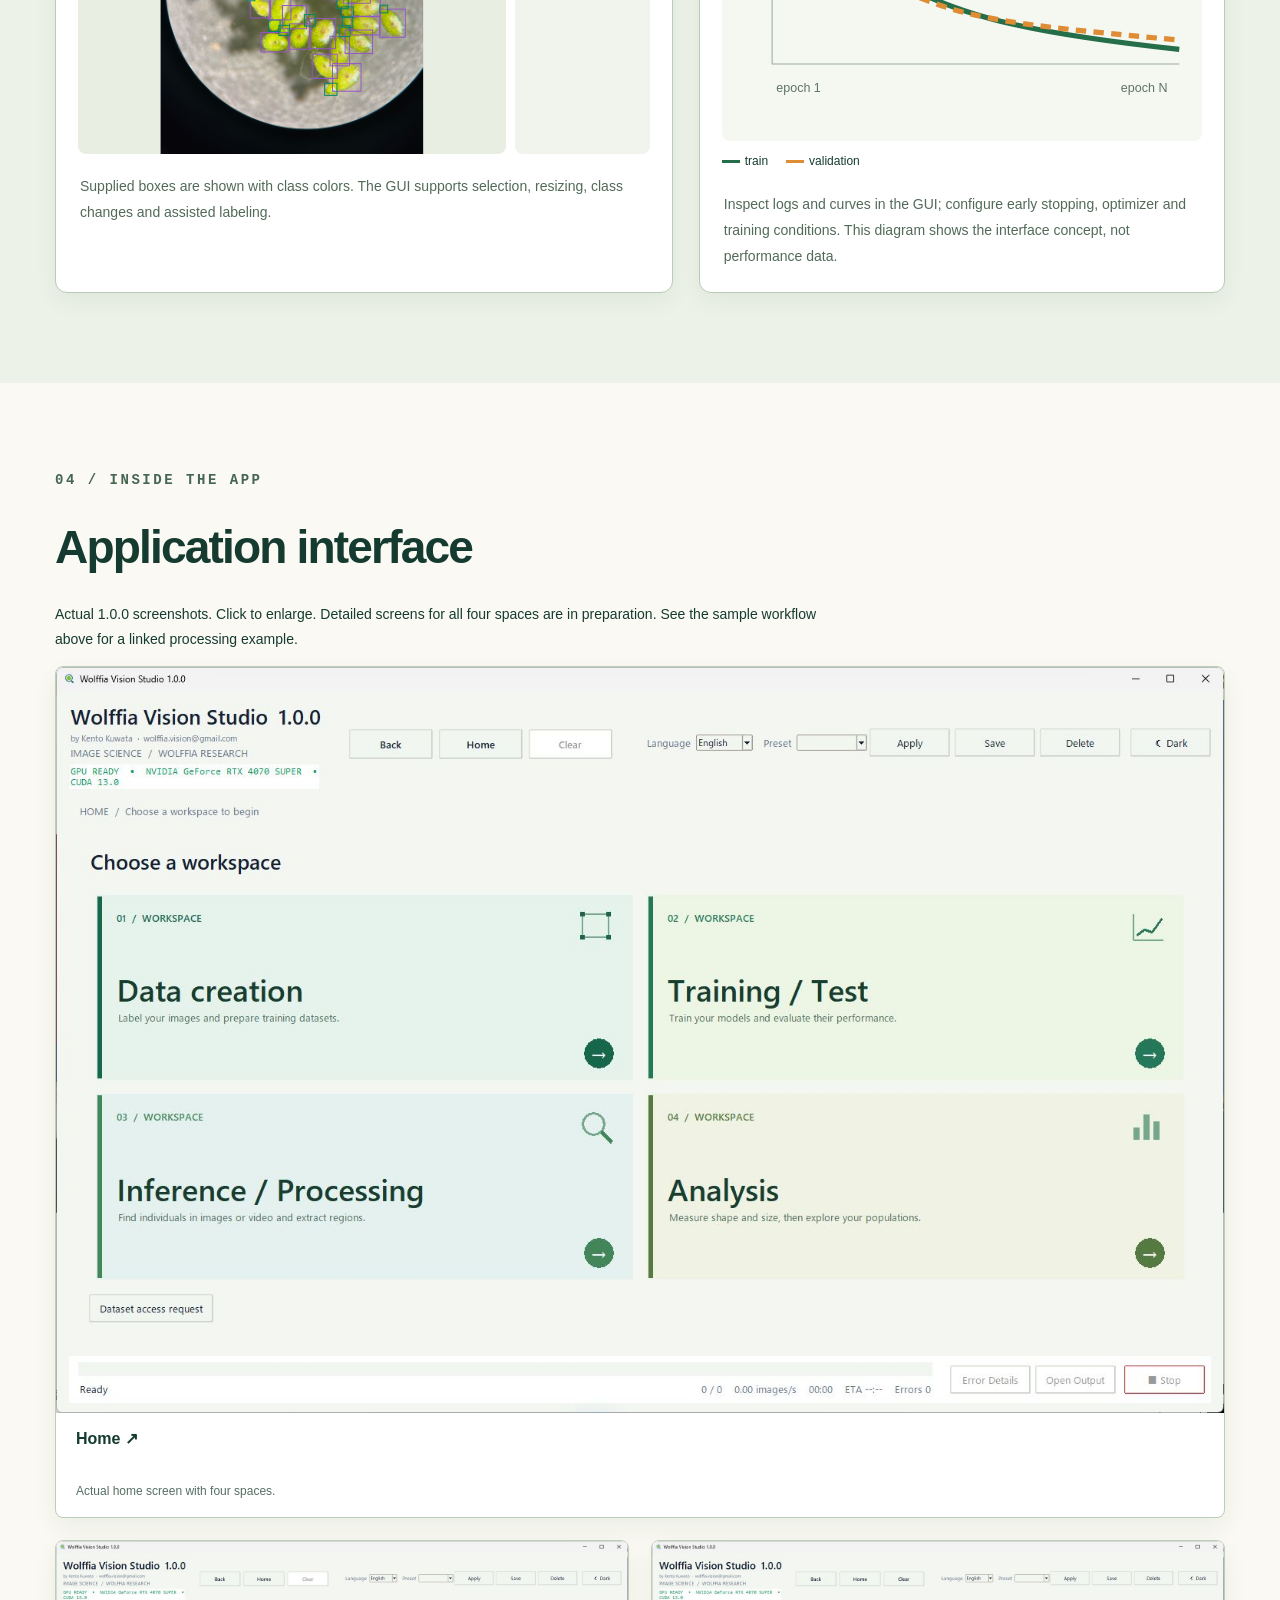
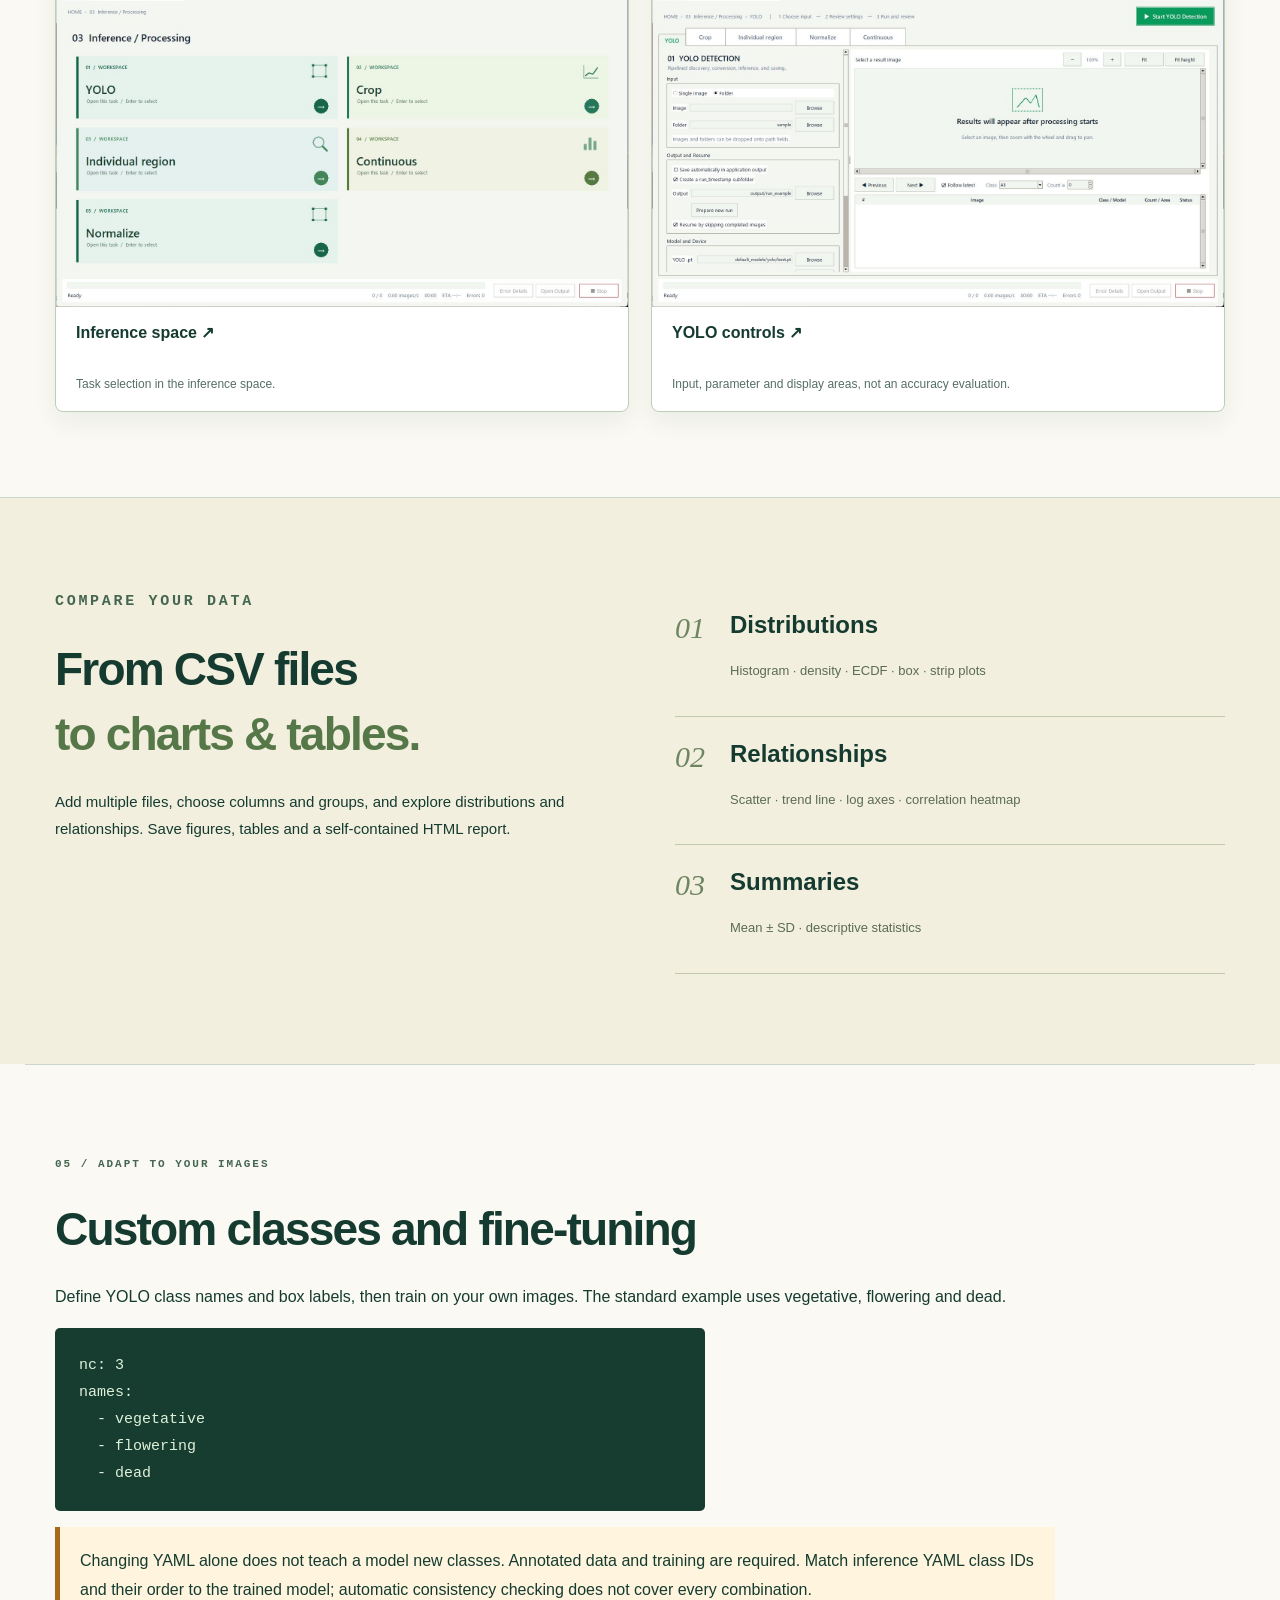
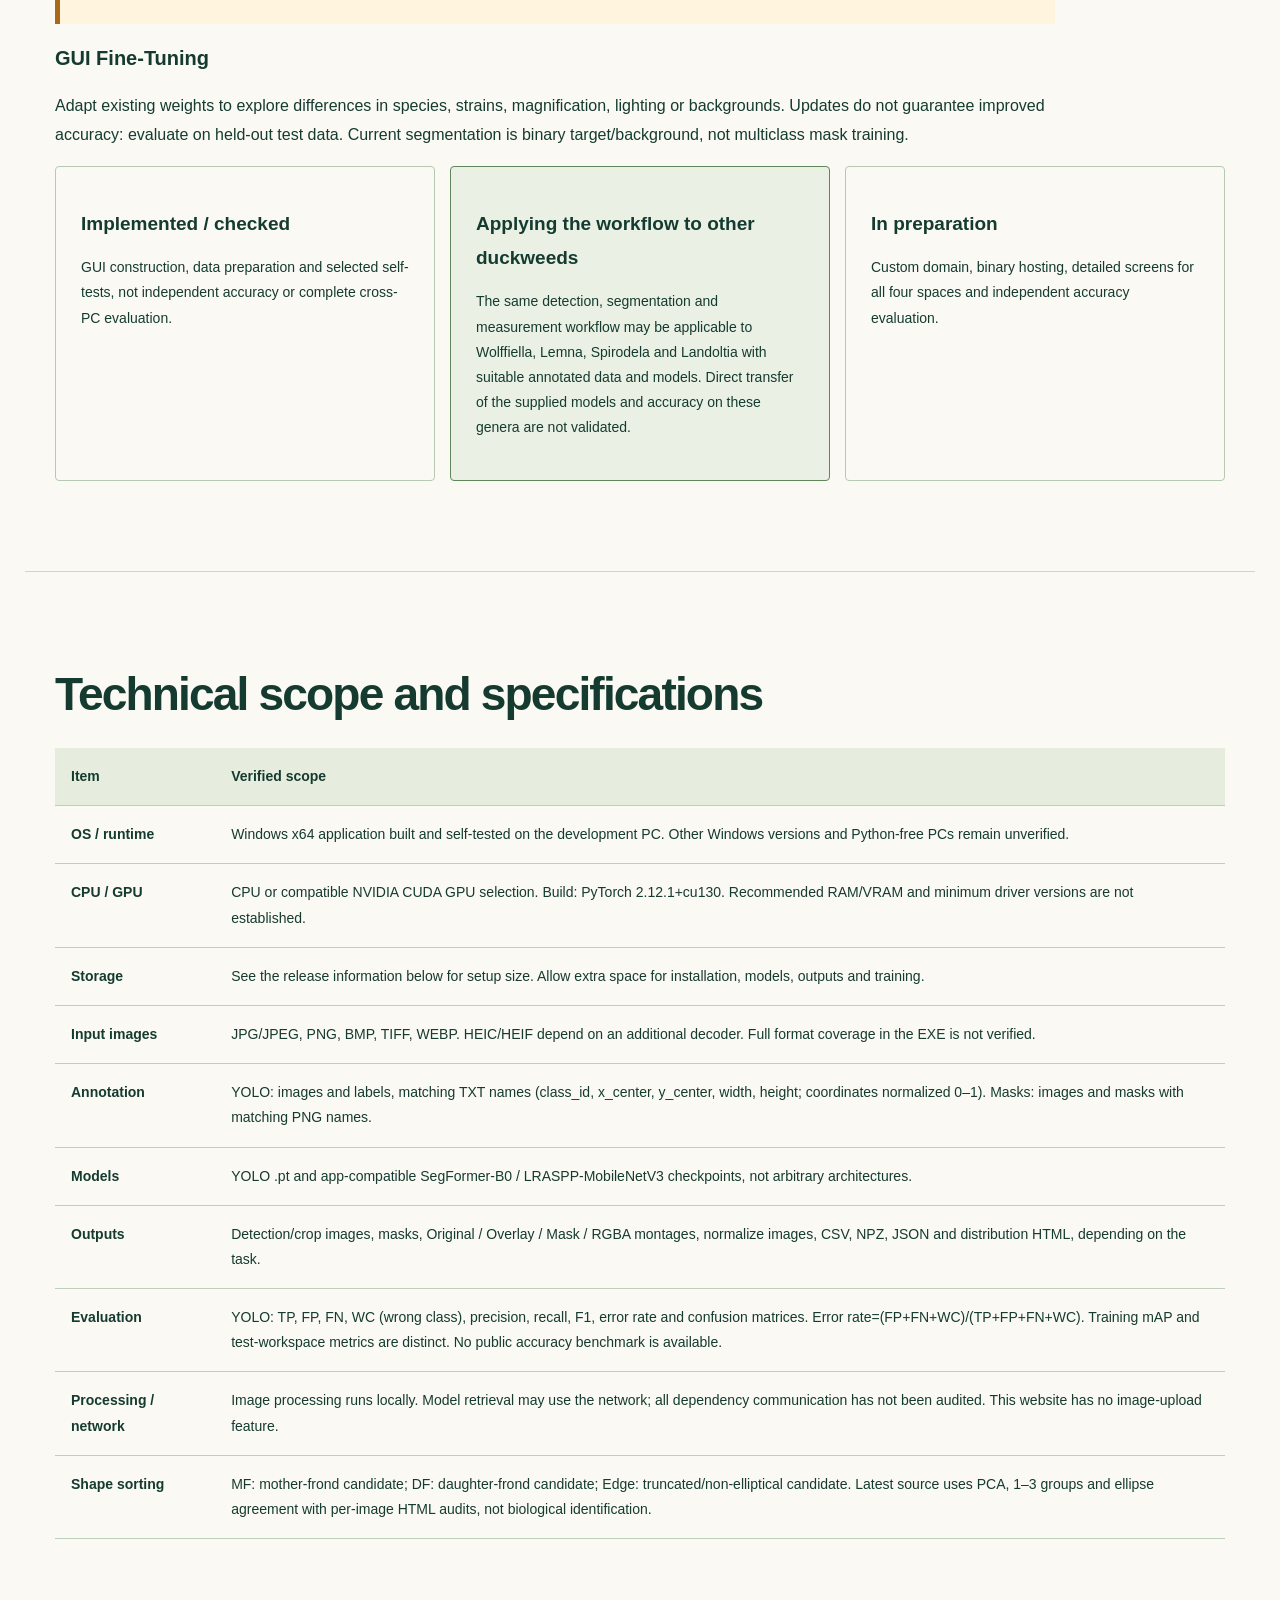
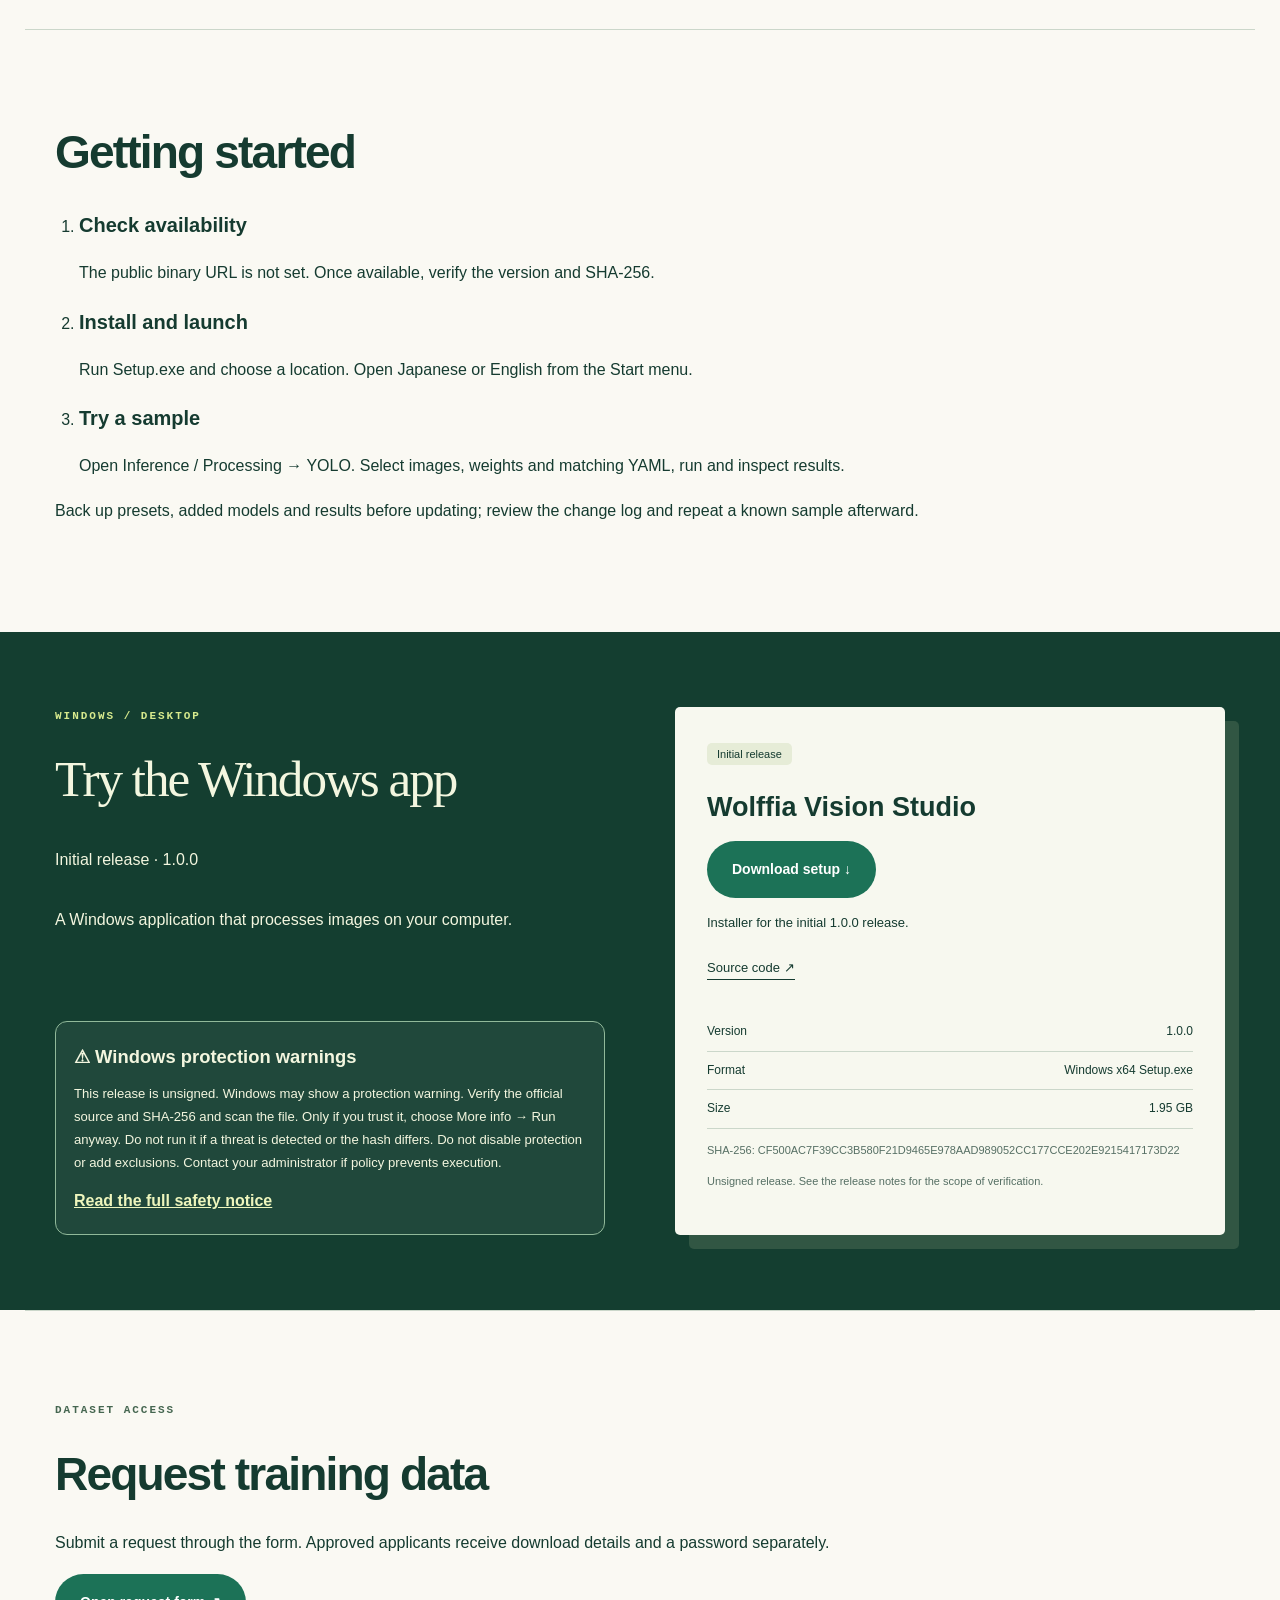
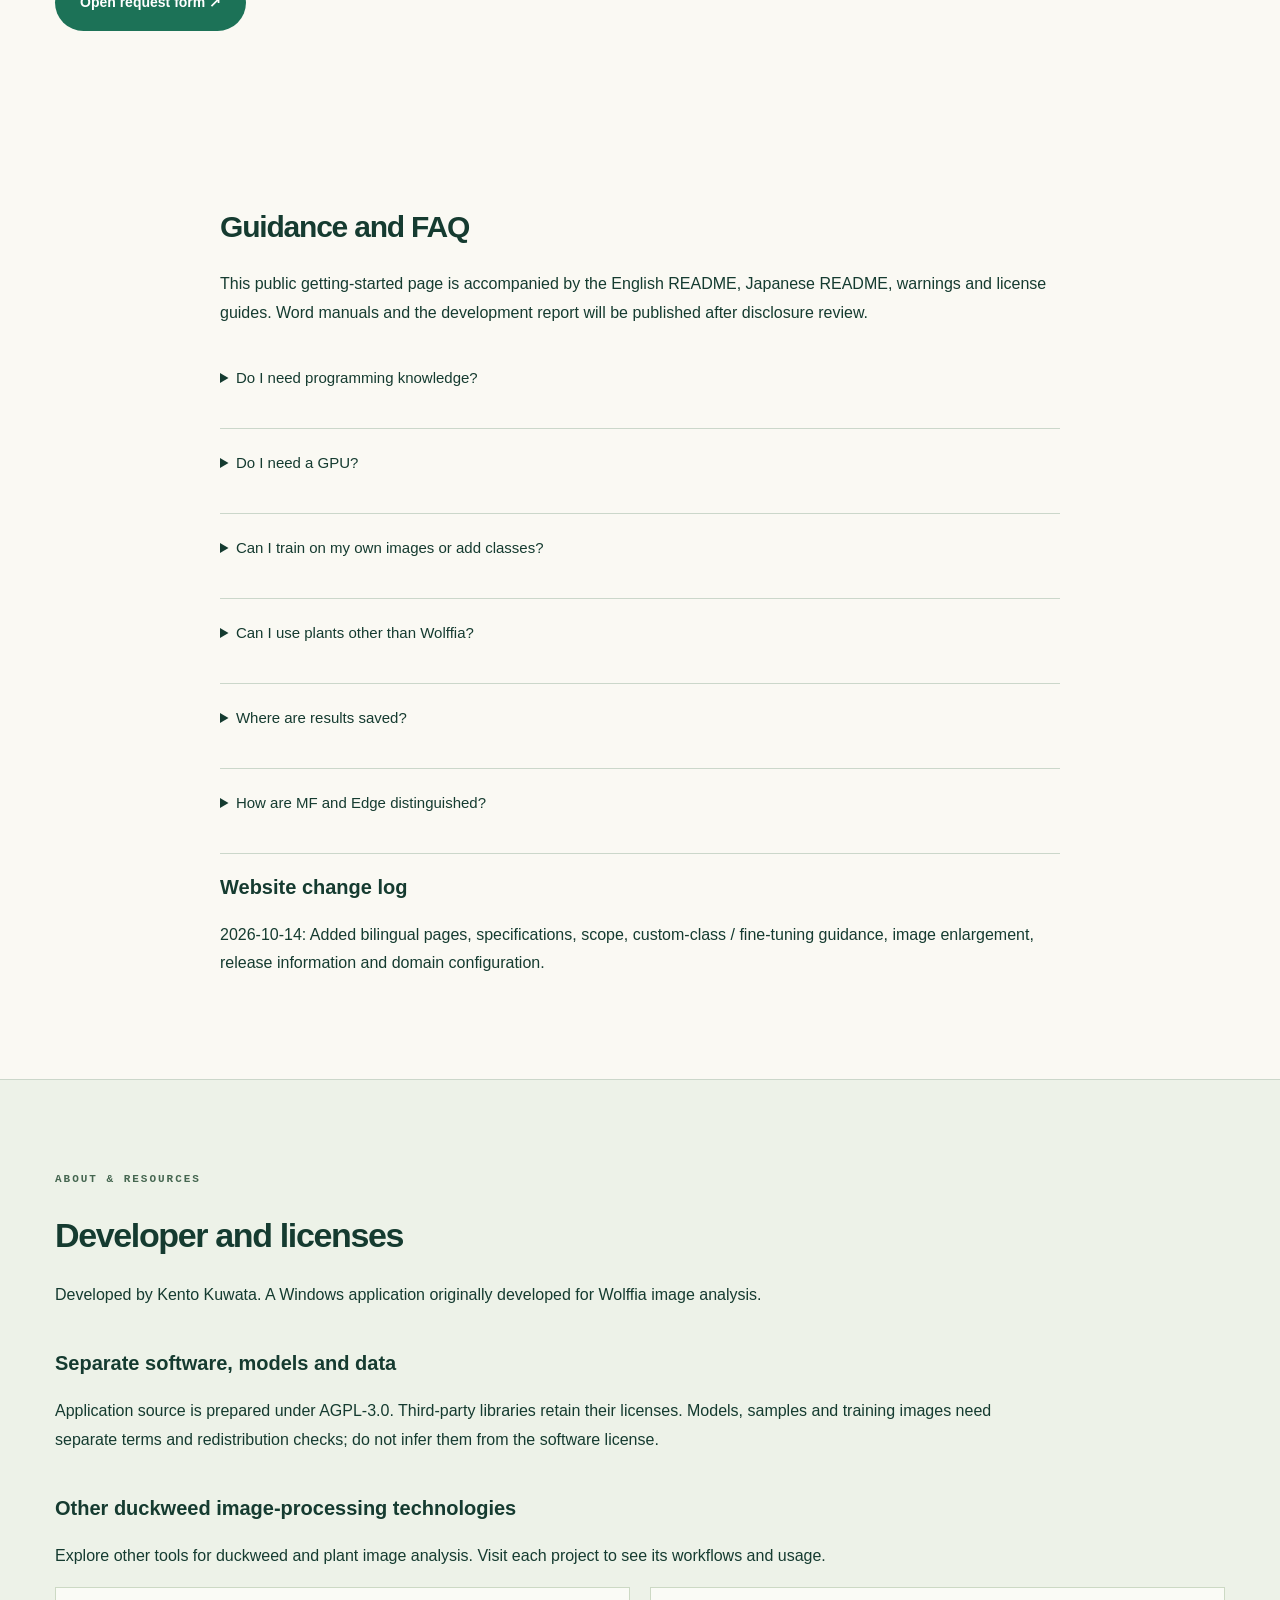
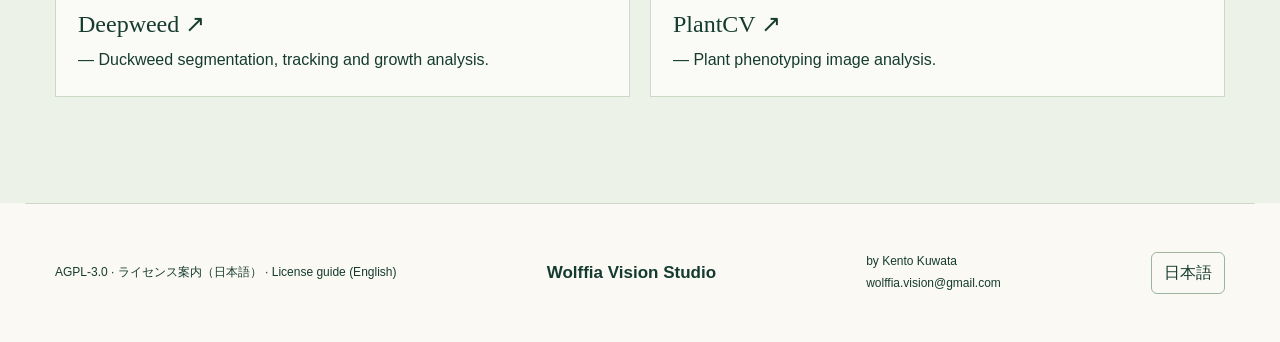
==== commit be521adb: "Add files via upload" ====
--- a/en/index.html
+++ b/en/index.html
@@ -1,5 +1,5 @@
-<!doctype html><html lang="en"><head><meta charset="utf-8"><meta name="viewport" content="width=device-width,initial-scale=1"><title>Wolffia Vision Studio | Annotation, fine-tuning and image analysis</title><meta name="description" content="Annotation, training, evaluation, inference and analysis. A GUI image-analysis platform with user-defined detection classes, developed for Wolffia, with a configurable workflow for exploring other duckweed species."><meta property="og:type" content="website"><meta property="og:title" content="Wolffia Vision Studio | Annotation, fine-tuning and image analysis"><meta property="og:description" content="Annotation, training, evaluation, inference and analysis. A GUI image-analysis platform with user-defined detection classes, developed for Wolffia, with a configurable workflow for exploring other duckweed species."><meta name="twitter:card" content="summary"><link rel="icon" href="../assets/icon.png"><link rel="stylesheet" href="../style.css"><link rel="stylesheet" href="../enhancements.css"><link rel="stylesheet" href="../editorial.css"><style>.download-card .release-warning{border:2px solid #4f8f6d;border-radius:12px;padding:18px;background:#e9f5e8;margin:22px 0 0}.release-warning h3{font-size:1.15rem;margin-top:0}.release-warning a{text-decoration:underline;font-weight:700}.screenshot-crop{aspect-ratio:auto!important}.screenshot-crop img{transform:none!important;object-fit:contain!important}.lightbox-crop img{transform:none!important}</style></head><body><a class="skip" href="#main">Skip to content</a><header><a class="brand" href="#main"><img src="../assets/icon.png" width="44" height="44" alt=""><span>Wolffia<span class="brand-sub">VISION STUDIO</span></span></a><button class="menu-toggle" aria-expanded="false" aria-controls="main-nav">Menu ☰</button><nav id="main-nav" aria-label="Main navigation"><a href="#workflow">Workflow</a><a href="#example">Example</a><a href="#screens">Screens</a><a href="#custom">Custom classes</a><a href="#spec">Specs</a><a href="#download">Download</a><a class="language-link" href="../" hreflang="ja">日本語</a></nav></header><main id="main"><section class="hero"><div class="hero-copy"><p class="eyebrow">ALL-IN-ONE AI IMAGE WORKFLOW</p><h1>Duckweed image<br><em>detection & analysis</em></h1><p class="lead">Annotation, training, evaluation, inference and analysis. A GUI image-analysis platform with user-defined detection classes, developed for Wolffia, with a configurable workflow for exploring other duckweed species.</p><div class="actions"><a class="primary" href="#download">Windows release information ↓</a><a class="text-link" href="#screens">Explore the interface →</a></div><p class="subtle">Version 1.0.0 · 日本語 / English · Local image processing</p></div><aside class="workflow-panel" aria-label="Workflow"><p class="eyebrow">YOUR WORKFLOW</p><ol><li><span>01</span><strong>Prepare images</strong></li><li><span>02</span><strong>Annotate targets</strong></li><li><span>03</span><strong>Train a model</strong></li><li><span>04</span><strong>Measure & compare</strong></li></ol><div class="workflow-specimens"><figure><img src="../assets/workflow/crop.jpg" alt="CROP"><figcaption>CROP</figcaption></figure><figure><img src="../assets/workflow/mask.png" alt="MASK"><figcaption>MASK</figcaption></figure><figure><img src="../assets/workflow/normalized.png" alt="NORMALIZE"><figcaption>NORMALIZE</figcaption></figure></div><p class="specimen-caption">Saved processing stages of the same individual</p></aside></section><section class="intro" id="workflow"><p class="eyebrow">01 / WORKSPACES</p><h2>From datasets<br><em>to image analysis</em></h2><div class="steps"><article><span class="step-number">01</span><h3>Prepare data</h3><p>Box/mask annotation, model assistance, augmentation and train/validation/test splits.</p></article><article><span class="step-number">02</span><h3>Train models</h3><p>Train or fine-tune YOLO, SegFormer and LRASPP-MobileNet. Inspect learning curves, validation results and held-out tests.</p></article><article><span class="step-number">03</span><h3>Extract individuals</h3><p>Still-image and continuous inference, crops, binary masks, red-overlay montages and orientation normalization.</p></article><article><span class="step-number">04</span><h3>Explore traits</h3><p>Area, ellipse axes, circularity, plots and tables from multiple CSV files, population reports and optional shape sorting.</p></article></div><ol class="flow"><li>Prepare</li><li>Annotate</li><li>Train / fine-tune</li><li>Test</li><li>Infer / classify</li><li>Segment / measure</li><li>CSV / plots</li></ol></section><section class="intro example" id="example"><p class="eyebrow">02 / ONE INDIVIDUAL</p><h2>From detection to measurements: one individual</h2><p>Follow individual A through an existing saved processing run.</p><div class="example-grid"><figure><h3>01 Source & detection</h3><div class="example-image"><svg viewBox="0 0 1108 1477" role="img" aria-label="Selected detection box A in the source image"><image href="../assets/workflow/original.jpg" width="1108" height="1477"/><rect x="610" y="539" width="102" height="130" fill="none" stroke="#ffda56" stroke-width="8"/><rect x="610" y="486" width="54" height="48" fill="#ffda56"/><text x="622" y="523" font-size="38" font-weight="bold" fill="#18352b">A</text></svg></div><figcaption>Only box A is displayed using saved detection coordinates.</figcaption></figure><figure><h3>02 Crop</h3><div class="example-image"><img src="../assets/workflow/crop.jpg" alt="Individual cropped from box A" width="102" height="130" loading="lazy"></div><figcaption>Saved crop of box A. The following stages use this same individual.</figcaption></figure><figure><h3>03 Segmentation</h3><div class="example-image"><div class="mask-pair"><img src="../assets/workflow/overlay.jpg" alt="Extracted region shown in red" loading="lazy"><img src="../assets/workflow/mask.png" alt="Binary mask: white foreground, black background" loading="lazy"></div></div><figcaption>Red overlay and binary mask. The white region defines the measurement target.</figcaption></figure><figure><h3>04 Normalize & isolate</h3><div class="example-image"><img src="../assets/workflow/normalized.png" alt="Transparent cutout with the major axis horizontal" width="163" height="141" loading="lazy"></div><figcaption>Rotated by approximately 79.5° to align the major axis. Saved RGBA output.</figcaption></figure></div><div class="measurement"><h3>05 Feature extraction</h3><p>Values from the saved CSV, measured using the orientation-normalized mask.</p><dl><div><dt>Area</dt><dd>10,607 px²</dd></div><div><dt>Ellipse major axis</dt><dd>136.82 px</dd></div><div><dt>Ellipse minor axis</dt><dd>97.81 px</dd></div><div><dt>Major / minor</dt><dd>1.399</dd></div><div><dt>Circularity</dt><dd>0.765</dd></div></dl><p class="fine">Axes are fitted-ellipse diameters. Values in pixels require image-scale calibration before conversion to physical units. Circularity approaches 1 for a circular shape.</p></div><details><summary>Stage correspondence</summary><p>The same detection is linked across stages by the crop manifest and an internal object ID.</p><p>This is a saved processing example, not a 1.0.0 accuracy benchmark.</p></details></section><section class="intro feature-tools" id="annotation-training"><p class="eyebrow">03 / BUILD YOUR DATA</p><h2>Annotation and training features</h2><div class="hero-tools" aria-label="Annotation and training feature examples"><article class="tool-preview annotation-preview"><div class="tool-bar"><strong>Annotation</strong><span>Edit boxes and masks</span></div><div class="annotation-layout"><div class="annotation-canvas"><svg viewBox="0 0 1108 1477" role="img" aria-label="Annotation example using the supplied labels"><image href="../assets/annotation-example.png" width="1108" height="1477"/><rect x="422.7" y="964.2" width="119.0" height="82.2" fill="none" stroke="#9453c9" stroke-width="4"/><rect x="357.1" y="645.7" width="105.9" height="111.3" fill="none" stroke="#9453c9" stroke-width="4"/><rect x="628.2" y="905.5" width="109.9" height="127.1" fill="none" stroke="#9453c9" stroke-width="4"/><rect x="543.5" y="928.0" width="90.5" height="107.0" fill="none" stroke="#9453c9" stroke-width="4"/><rect x="593.1" y="596.5" width="86.4" height="111.8" fill="none" stroke="#9453c9" stroke-width="4"/><rect x="461.4" y="668.3" width="120.9" height="84.3" fill="none" stroke="#9453c9" stroke-width="4"/><rect x="680.2" y="726.3" width="107.9" height="99.4" fill="none" stroke="#9453c9" stroke-width="4"/><rect x="715.1" y="980.2" width="81.7" height="124.7" fill="none" stroke="#9453c9" stroke-width="4"/><rect x="806.8" y="819.4" width="120.5" height="77.7" fill="none" stroke="#9453c9" stroke-width="4"/><rect x="725.5" y="1095.6" width="120.4" height="116.6" fill="none" stroke="#9453c9" stroke-width="4"/><rect x="681.8" y="513.7" width="117.5" height="95.8" fill="none" stroke="#9453c9" stroke-width="4"/><rect x="925.0" y="865.7" width="107.7" height="118.5" fill="none" stroke="#9453c9" stroke-width="4"/><rect x="698.0" y="604.5" width="121.9" height="90.4" fill="none" stroke="#9453c9" stroke-width="4"/><rect x="640.0" y="1055.8" width="105.6" height="102.3" fill="none" stroke="#9453c9" stroke-width="4"/><rect x="772.7" y="740.0" width="112.5" height="100.7" fill="none" stroke="#9453c9" stroke-width="4"/><rect x="514.6" y="850.2" width="101.4" height="98.3" fill="none" stroke="#9453c9" stroke-width="4"/><rect x="747.2" y="445.1" width="101.1" height="114.4" fill="none" stroke="#9453c9" stroke-width="4"/><rect x="778.7" y="954.1" width="115.8" height="99.1" fill="none" stroke="#9453c9" stroke-width="4"/><rect x="582.3" y="535.6" width="54.1" height="48.9" fill="none" stroke="#d44747" stroke-width="4"/><rect x="743.5" y="818.4" width="48.5" height="45.6" fill="none" stroke="#008864" stroke-width="4"/><rect x="753.7" y="935.5" width="45.9" height="46.3" fill="none" stroke="#008864" stroke-width="4"/><rect x="762.6" y="856.1" width="50.8" height="44.0" fill="none" stroke="#008864" stroke-width="4"/><rect x="769.4" y="704.9" width="47.6" height="43.9" fill="none" stroke="#008864" stroke-width="4"/><rect x="788.6" y="577.4" width="61.1" height="52.0" fill="none" stroke="#008864" stroke-width="4"/><rect x="455.2" y="911.8" width="49.2" height="48.2" fill="none" stroke="#008864" stroke-width="4"/><rect x="255.5" y="768.7" width="40.1" height="41.0" fill="none" stroke="#008864" stroke-width="4"/><rect x="806.8" y="895.8" width="118.9" height="79.0" fill="none" stroke="#9453c9" stroke-width="4"/><rect x="692.1" y="1178.3" width="52.2" height="51.3" fill="none" stroke="#008864" stroke-width="4"/><rect x="607.8" y="888.8" width="44.7" height="48.5" fill="none" stroke="#008864" stroke-width="4"/><rect x="498.9" y="934.1" width="45.5" height="43.1" fill="none" stroke="#008864" stroke-width="4"/><rect x="767.8" y="898.6" width="43.4" height="43.6" fill="none" stroke="#008864" stroke-width="4"/><rect x="286.5" y="722.6" width="124.8" height="89.7" fill="none" stroke="#9453c9" stroke-width="4"/><rect x="646.5" y="674.0" width="112.6" height="71.2" fill="none" stroke="#008864" stroke-width="4"/><rect x="814.8" y="544.1" width="44.4" height="42.7" fill="none" stroke="#008864" stroke-width="4"/><rect x="439.3" y="731.7" width="39.2" height="38.1" fill="none" stroke="#008864" stroke-width="4"/><rect x="361.3" y="799.8" width="36.4" height="30.7" fill="none" stroke="#008864" stroke-width="4"/><rect x="676.7" y="603.4" width="28.0" height="34.7" fill="none" stroke="#008864" stroke-width="4"/><rect x="925.0" y="849.0" width="33.7" height="32.2" fill="none" stroke="#008864" stroke-width="4"/><rect x="267.6" y="644.4" width="92.3" height="106.4" fill="none" stroke="#008864" stroke-width="4"/><rect x="267.5" y="644.8" width="92.3" height="105.9" fill="none" stroke="#9453c9" stroke-width="4"/><rect x="193.5" y="639.2" width="81.9" height="125.3" fill="none" stroke="#008864" stroke-width="4"/><rect x="378.1" y="818.3" width="85.9" height="84.6" fill="none" stroke="#9453c9" stroke-width="4"/><rect x="458.7" y="803.8" width="91.2" height="107.1" fill="none" stroke="#9453c9" stroke-width="4"/><rect x="513.0" y="576.4" width="107.1" height="97.8" fill="none" stroke="#9453c9" stroke-width="4"/></svg><span class="cursor-cross">＋</span></div><ul class="annotation-list"><li><i style="background:#008864"></i>0 vegetative <b>19</b></li><li><i style="background:#9453c9"></i>1 flowering <b>24</b></li><li><i style="background:#d44747"></i>2 dead <b>1</b></li></ul></div><p>Supplied boxes are shown with class colors. The GUI supports selection, resizing, class changes and assisted labeling.</p></article><article class="tool-preview training-preview"><div class="tool-bar"><strong>Training progress</strong><span>Switch displayed metrics</span></div><div class="metric-pills"><b>train loss</b><span>val loss</span><span>precision</span><span>recall</span><span>mAP</span></div><svg class="training-chart" viewBox="0 0 460 220" role="img" aria-label="Illustrative training-curve display; not measured values"><path d="M48 20V180H438" fill="none" stroke="#9cae9f"/><path d="M48 46 C110 73 140 88 190 112 S300 151 438 166" fill="none" stroke="#246e49" stroke-width="5"/><path d="M48 59 C105 76 145 99 196 119 S307 145 438 157" fill="none" stroke="#de8d35" stroke-width="5" stroke-dasharray="10 7"/><g fill="#607565" font-size="12"><text x="52" y="207">epoch 1</text><text x="382" y="207">epoch N</text></g></svg><div class="chart-key"><span><i class="train-line"></i>train</span><span><i class="val-line"></i>validation</span></div><p>Inspect logs and curves in the GUI; configure early stopping, optimizer and training conditions. This diagram shows the interface concept, not performance data.</p></article></div></section><section class="screens" id="screens"><p class="eyebrow">04 / INSIDE THE APP</p><h2>Application interface</h2><p>Actual 1.0.0 screenshots. Click to enlarge. Detailed screens for all four spaces are in preparation. See the sample workflow above for a linked processing example.</p><div class="gallery"><figure class="gallery-card"><button class="zoom" data-full="../assets/home_en.png" aria-label="Home — Enlarge image"><span class="screenshot-crop"><img src="../assets/home_en.png" alt="Actual home screen with four spaces." loading="lazy" width="1570" height="1002"></span><span>Home ↗</span></button><figcaption>Actual home screen with four spaces.</figcaption></figure><figure class="gallery-card"><button class="zoom" data-full="../assets/workspace_en.png" aria-label="Inference space — Enlarge image"><span class="screenshot-crop"><img src="../assets/workspace_en.png" alt="Task selection in the inference space." loading="lazy" width="1570" height="1002"></span><span>Inference space ↗</span></button><figcaption>Task selection in the inference space.</figcaption></figure><figure class="gallery-card"><button class="zoom" data-full="../assets/yolo_en.png" aria-label="YOLO controls — Enlarge image"><span class="screenshot-crop"><img src="../assets/yolo_en.png" alt="Input, parameter and display areas, not an accuracy evaluation." loading="lazy" width="1570" height="1002"></span><span>YOLO controls ↗</span></button><figcaption>Input, parameter and display areas, not an accuracy evaluation.</figcaption></figure></div></section><section class="chart-feature intro" id="charts"><div><p class="eyebrow">COMPARE YOUR DATA</p><h2>From CSV files<br><em>to charts & tables.</em></h2><p>Add multiple files, choose columns and groups, and explore distributions and relationships. Save figures, tables and a self-contained HTML report.</p></div><div class="chart-options"><article><span>01</span><h3>Distributions</h3><p>Histogram · density · ECDF · box · strip plots</p></article><article><span>02</span><h3>Relationships</h3><p>Scatter · trend line · log axes · correlation heatmap</p></article><article><span>03</span><h3>Summaries</h3><p>Mean ± SD · descriptive statistics</p></article></div></section><section class="intro" id="custom"><p class="eyebrow">05 / ADAPT TO YOUR IMAGES</p><h2>Custom classes and fine-tuning</h2><p>Define YOLO class names and box labels, then train on your own images. The standard example uses vegetative, flowering and dead.</p><pre class="yaml"><code>nc: 3
+<!doctype html><html lang="en"><head><meta charset="utf-8"><meta name="viewport" content="width=device-width,initial-scale=1"><title>Wolffia Vision Studio | Annotation, fine-tuning and image analysis</title><meta name="description" content="Annotation, training, evaluation, inference and analysis. A GUI image-analysis platform with user-defined detection classes, developed for Wolffia, with a configurable workflow for exploring other duckweed species."><link rel="canonical" href="https://wolffiavision-code.github.io/wolffia-vision-studio/en/"><link rel="alternate" hreflang="ja" href="https://wolffiavision-code.github.io/wolffia-vision-studio/"><link rel="alternate" hreflang="en" href="https://wolffiavision-code.github.io/wolffia-vision-studio/en/"><link rel="alternate" hreflang="x-default" href="https://wolffiavision-code.github.io/wolffia-vision-studio/"><meta property="og:type" content="website"><meta property="og:title" content="Wolffia Vision Studio | Annotation, fine-tuning and image analysis"><meta property="og:description" content="Annotation, training, evaluation, inference and analysis. A GUI image-analysis platform with user-defined detection classes, developed for Wolffia, with a configurable workflow for exploring other duckweed species."><meta property="og:url" content="https://wolffiavision-code.github.io/wolffia-vision-studio/en/"><meta property="og:image" content="https://wolffiavision-code.github.io/wolffia-vision-studio/assets/icon.png"><meta name="twitter:card" content="summary"><link rel="icon" href="../assets/icon.png"><link rel="stylesheet" href="../style.css"><link rel="stylesheet" href="../enhancements.css"><link rel="stylesheet" href="../editorial.css"><style>.download>div:first-child{display:flex;flex-direction:column;min-width:0}.download>div:first-child>.release-warning{margin-top:auto;border:1px solid #91b99a;border-radius:12px;padding:18px;background:#ffffff0d;color:#f3f6df}.release-warning h3{font-size:1.15rem;margin:0 0 10px}.release-warning p{font-size:.82rem;line-height:1.75;margin:0 0 12px}.release-warning a{text-decoration:underline;font-weight:700;color:#eef6bd}.screenshot-crop{aspect-ratio:auto!important}.screenshot-crop img{transform:none!important;object-fit:contain!important}.lightbox-crop img{transform:none!important}@media(max-width:800px){.download>div:first-child>.release-warning{margin-top:28px}}</style></head><body><a class="skip" href="#main">Skip to content</a><header><a class="brand" href="#main"><img src="../assets/icon.png" width="44" height="44" alt=""><span>Wolffia<span class="brand-sub">VISION STUDIO</span></span></a><button class="menu-toggle" aria-expanded="false" aria-controls="main-nav">Menu ☰</button><nav id="main-nav" aria-label="Main navigation"><a href="#workflow">Workflow</a><a href="#example">Example</a><a href="#screens">Screens</a><a href="#custom">Custom classes</a><a href="#spec">Specs</a><a href="#download">Download</a><a class="language-link" href="../" hreflang="ja">日本語</a></nav></header><main id="main"><section class="hero"><div class="hero-copy"><p class="eyebrow">ALL-IN-ONE AI IMAGE WORKFLOW</p><h1>Duckweed image<br><em>detection & analysis</em></h1><p class="lead">Annotation, training, evaluation, inference and analysis. A GUI image-analysis platform with user-defined detection classes, developed for Wolffia, with a configurable workflow for exploring other duckweed species.</p><div class="actions"><a class="primary" href="#download">Windows release information ↓</a><a class="text-link" href="#screens">Explore the interface →</a></div><p class="subtle">Version 1.0.0 · 日本語 / English · Local image processing</p></div><aside class="workflow-panel" aria-label="Workflow"><p class="eyebrow">YOUR WORKFLOW</p><ol><li><span>01</span><strong>Prepare images</strong></li><li><span>02</span><strong>Annotate targets</strong></li><li><span>03</span><strong>Train a model</strong></li><li><span>04</span><strong>Measure & compare</strong></li></ol><div class="workflow-specimens"><figure><img src="../assets/workflow/crop.jpg" alt="CROP"><figcaption>CROP</figcaption></figure><figure><img src="../assets/workflow/mask.png" alt="MASK"><figcaption>MASK</figcaption></figure><figure><img src="../assets/workflow/normalized.png" alt="NORMALIZE"><figcaption>NORMALIZE</figcaption></figure></div><p class="specimen-caption">Saved processing stages of the same individual</p></aside></section><section class="intro" id="workflow"><p class="eyebrow">01 / WORKSPACES</p><h2>From datasets<br><em>to image analysis</em></h2><div class="steps"><article><span class="step-number">01</span><h3>Prepare data</h3><p>Box/mask annotation, model assistance, augmentation and train/validation/test splits.</p></article><article><span class="step-number">02</span><h3>Train models</h3><p>Train or fine-tune YOLO, SegFormer and LRASPP-MobileNet. Inspect learning curves, validation results and held-out tests.</p></article><article><span class="step-number">03</span><h3>Extract individuals</h3><p>Still-image and continuous inference, crops, binary masks, red-overlay montages and orientation normalization.</p></article><article><span class="step-number">04</span><h3>Explore traits</h3><p>Area, ellipse axes, circularity, plots and tables from multiple CSV files, population reports and optional shape sorting.</p></article></div><ol class="flow"><li>Prepare</li><li>Annotate</li><li>Train / fine-tune</li><li>Test</li><li>Infer / classify</li><li>Segment / measure</li><li>CSV / plots</li></ol></section><section class="intro example" id="example"><p class="eyebrow">02 / ONE INDIVIDUAL</p><h2>From detection to measurements: one individual</h2><p>Follow individual A through an existing saved processing run.</p><div class="example-grid"><figure><h3>01 Source & detection</h3><div class="example-image"><svg viewBox="0 0 1108 1477" role="img" aria-label="Selected detection box A in the source image"><image href="../assets/workflow/original.jpg" width="1108" height="1477"/><rect x="610" y="539" width="102" height="130" fill="none" stroke="#ffda56" stroke-width="8"/><rect x="610" y="486" width="54" height="48" fill="#ffda56"/><text x="622" y="523" font-size="38" font-weight="bold" fill="#18352b">A</text></svg></div><figcaption>Only box A is displayed using saved detection coordinates.</figcaption></figure><figure><h3>02 Crop</h3><div class="example-image"><img src="../assets/workflow/crop.jpg" alt="Individual cropped from box A" width="102" height="130" loading="lazy"></div><figcaption>Saved crop of box A. The following stages use this same individual.</figcaption></figure><figure><h3>03 Segmentation</h3><div class="example-image"><div class="mask-pair"><img src="../assets/workflow/overlay.jpg" alt="Extracted region shown in red" loading="lazy"><img src="../assets/workflow/mask.png" alt="Binary mask: white foreground, black background" loading="lazy"></div></div><figcaption>Red overlay and binary mask. The white region defines the measurement target.</figcaption></figure><figure><h3>04 Normalize & isolate</h3><div class="example-image"><img src="../assets/workflow/normalized.png" alt="Transparent cutout with the major axis horizontal" width="163" height="141" loading="lazy"></div><figcaption>Rotated by approximately 79.5° to align the major axis. Saved RGBA output.</figcaption></figure></div><div class="measurement"><h3>05 Feature extraction</h3><p>Values from the saved CSV, measured using the orientation-normalized mask.</p><dl><div><dt>Area</dt><dd>10,607 px²</dd></div><div><dt>Ellipse major axis</dt><dd>136.82 px</dd></div><div><dt>Ellipse minor axis</dt><dd>97.81 px</dd></div><div><dt>Major / minor</dt><dd>1.399</dd></div><div><dt>Circularity</dt><dd>0.765</dd></div></dl><p class="fine">Axes are fitted-ellipse diameters. Values in pixels require image-scale calibration before conversion to physical units. Circularity approaches 1 for a circular shape.</p></div><details><summary>Stage correspondence</summary><p>The same detection is linked across stages by the crop manifest and an internal object ID.</p><p>This is a saved processing example, not a 1.0.0 accuracy benchmark.</p></details></section><section class="intro feature-tools" id="annotation-training"><p class="eyebrow">03 / BUILD YOUR DATA</p><h2>Annotation and training features</h2><div class="hero-tools" aria-label="Annotation and training feature examples"><article class="tool-preview annotation-preview"><div class="tool-bar"><strong>Annotation</strong><span>Edit boxes and masks</span></div><div class="annotation-layout"><div class="annotation-canvas"><svg viewBox="0 0 1108 1477" role="img" aria-label="Annotation example using the supplied labels"><image href="../assets/annotation-example.png" width="1108" height="1477"/><rect x="422.7" y="964.2" width="119.0" height="82.2" fill="none" stroke="#9453c9" stroke-width="4"/><rect x="357.1" y="645.7" width="105.9" height="111.3" fill="none" stroke="#9453c9" stroke-width="4"/><rect x="628.2" y="905.5" width="109.9" height="127.1" fill="none" stroke="#9453c9" stroke-width="4"/><rect x="543.5" y="928.0" width="90.5" height="107.0" fill="none" stroke="#9453c9" stroke-width="4"/><rect x="593.1" y="596.5" width="86.4" height="111.8" fill="none" stroke="#9453c9" stroke-width="4"/><rect x="461.4" y="668.3" width="120.9" height="84.3" fill="none" stroke="#9453c9" stroke-width="4"/><rect x="680.2" y="726.3" width="107.9" height="99.4" fill="none" stroke="#9453c9" stroke-width="4"/><rect x="715.1" y="980.2" width="81.7" height="124.7" fill="none" stroke="#9453c9" stroke-width="4"/><rect x="806.8" y="819.4" width="120.5" height="77.7" fill="none" stroke="#9453c9" stroke-width="4"/><rect x="725.5" y="1095.6" width="120.4" height="116.6" fill="none" stroke="#9453c9" stroke-width="4"/><rect x="681.8" y="513.7" width="117.5" height="95.8" fill="none" stroke="#9453c9" stroke-width="4"/><rect x="925.0" y="865.7" width="107.7" height="118.5" fill="none" stroke="#9453c9" stroke-width="4"/><rect x="698.0" y="604.5" width="121.9" height="90.4" fill="none" stroke="#9453c9" stroke-width="4"/><rect x="640.0" y="1055.8" width="105.6" height="102.3" fill="none" stroke="#9453c9" stroke-width="4"/><rect x="772.7" y="740.0" width="112.5" height="100.7" fill="none" stroke="#9453c9" stroke-width="4"/><rect x="514.6" y="850.2" width="101.4" height="98.3" fill="none" stroke="#9453c9" stroke-width="4"/><rect x="747.2" y="445.1" width="101.1" height="114.4" fill="none" stroke="#9453c9" stroke-width="4"/><rect x="778.7" y="954.1" width="115.8" height="99.1" fill="none" stroke="#9453c9" stroke-width="4"/><rect x="582.3" y="535.6" width="54.1" height="48.9" fill="none" stroke="#d44747" stroke-width="4"/><rect x="743.5" y="818.4" width="48.5" height="45.6" fill="none" stroke="#008864" stroke-width="4"/><rect x="753.7" y="935.5" width="45.9" height="46.3" fill="none" stroke="#008864" stroke-width="4"/><rect x="762.6" y="856.1" width="50.8" height="44.0" fill="none" stroke="#008864" stroke-width="4"/><rect x="769.4" y="704.9" width="47.6" height="43.9" fill="none" stroke="#008864" stroke-width="4"/><rect x="788.6" y="577.4" width="61.1" height="52.0" fill="none" stroke="#008864" stroke-width="4"/><rect x="455.2" y="911.8" width="49.2" height="48.2" fill="none" stroke="#008864" stroke-width="4"/><rect x="255.5" y="768.7" width="40.1" height="41.0" fill="none" stroke="#008864" stroke-width="4"/><rect x="806.8" y="895.8" width="118.9" height="79.0" fill="none" stroke="#9453c9" stroke-width="4"/><rect x="692.1" y="1178.3" width="52.2" height="51.3" fill="none" stroke="#008864" stroke-width="4"/><rect x="607.8" y="888.8" width="44.7" height="48.5" fill="none" stroke="#008864" stroke-width="4"/><rect x="498.9" y="934.1" width="45.5" height="43.1" fill="none" stroke="#008864" stroke-width="4"/><rect x="767.8" y="898.6" width="43.4" height="43.6" fill="none" stroke="#008864" stroke-width="4"/><rect x="286.5" y="722.6" width="124.8" height="89.7" fill="none" stroke="#9453c9" stroke-width="4"/><rect x="646.5" y="674.0" width="112.6" height="71.2" fill="none" stroke="#008864" stroke-width="4"/><rect x="814.8" y="544.1" width="44.4" height="42.7" fill="none" stroke="#008864" stroke-width="4"/><rect x="439.3" y="731.7" width="39.2" height="38.1" fill="none" stroke="#008864" stroke-width="4"/><rect x="361.3" y="799.8" width="36.4" height="30.7" fill="none" stroke="#008864" stroke-width="4"/><rect x="676.7" y="603.4" width="28.0" height="34.7" fill="none" stroke="#008864" stroke-width="4"/><rect x="925.0" y="849.0" width="33.7" height="32.2" fill="none" stroke="#008864" stroke-width="4"/><rect x="267.6" y="644.4" width="92.3" height="106.4" fill="none" stroke="#008864" stroke-width="4"/><rect x="267.5" y="644.8" width="92.3" height="105.9" fill="none" stroke="#9453c9" stroke-width="4"/><rect x="193.5" y="639.2" width="81.9" height="125.3" fill="none" stroke="#008864" stroke-width="4"/><rect x="378.1" y="818.3" width="85.9" height="84.6" fill="none" stroke="#9453c9" stroke-width="4"/><rect x="458.7" y="803.8" width="91.2" height="107.1" fill="none" stroke="#9453c9" stroke-width="4"/><rect x="513.0" y="576.4" width="107.1" height="97.8" fill="none" stroke="#9453c9" stroke-width="4"/></svg><span class="cursor-cross">＋</span></div><ul class="annotation-list"><li><i style="background:#008864"></i>0 vegetative <b>19</b></li><li><i style="background:#9453c9"></i>1 flowering <b>24</b></li><li><i style="background:#d44747"></i>2 dead <b>1</b></li></ul></div><p>Supplied boxes are shown with class colors. The GUI supports selection, resizing, class changes and assisted labeling.</p></article><article class="tool-preview training-preview"><div class="tool-bar"><strong>Training progress</strong><span>Switch displayed metrics</span></div><div class="metric-pills"><b>train loss</b><span>val loss</span><span>precision</span><span>recall</span><span>mAP</span></div><svg class="training-chart" viewBox="0 0 460 220" role="img" aria-label="Illustrative training-curve display; not measured values"><path d="M48 20V180H438" fill="none" stroke="#9cae9f"/><path d="M48 46 C110 73 140 88 190 112 S300 151 438 166" fill="none" stroke="#246e49" stroke-width="5"/><path d="M48 59 C105 76 145 99 196 119 S307 145 438 157" fill="none" stroke="#de8d35" stroke-width="5" stroke-dasharray="10 7"/><g fill="#607565" font-size="12"><text x="52" y="207">epoch 1</text><text x="382" y="207">epoch N</text></g></svg><div class="chart-key"><span><i class="train-line"></i>train</span><span><i class="val-line"></i>validation</span></div><p>Inspect logs and curves in the GUI; configure early stopping, optimizer and training conditions. This diagram shows the interface concept, not performance data.</p></article></div></section><section class="screens" id="screens"><p class="eyebrow">04 / INSIDE THE APP</p><h2>Application interface</h2><p>Actual 1.0.0 screenshots. Click to enlarge. Detailed screens for all four spaces are in preparation. See the sample workflow above for a linked processing example.</p><div class="gallery"><figure class="gallery-card"><button class="zoom" data-full="../assets/home_en.png" aria-label="Home — Enlarge image"><span class="screenshot-crop"><img src="../assets/home_en.png" alt="Actual home screen with four spaces." loading="lazy" width="1570" height="1002"></span><span>Home ↗</span></button><figcaption>Actual home screen with four spaces.</figcaption></figure><figure class="gallery-card"><button class="zoom" data-full="../assets/workspace_en.png" aria-label="Inference space — Enlarge image"><span class="screenshot-crop"><img src="../assets/workspace_en.png" alt="Task selection in the inference space." loading="lazy" width="1570" height="1002"></span><span>Inference space ↗</span></button><figcaption>Task selection in the inference space.</figcaption></figure><figure class="gallery-card"><button class="zoom" data-full="../assets/yolo_en.png" aria-label="YOLO controls — Enlarge image"><span class="screenshot-crop"><img src="../assets/yolo_en.png" alt="Input, parameter and display areas, not an accuracy evaluation." loading="lazy" width="1570" height="1002"></span><span>YOLO controls ↗</span></button><figcaption>Input, parameter and display areas, not an accuracy evaluation.</figcaption></figure></div></section><section class="chart-feature intro" id="charts"><div><p class="eyebrow">COMPARE YOUR DATA</p><h2>From CSV files<br><em>to charts & tables.</em></h2><p>Add multiple files, choose columns and groups, and explore distributions and relationships. Save figures, tables and a self-contained HTML report.</p></div><div class="chart-options"><article><span>01</span><h3>Distributions</h3><p>Histogram · density · ECDF · box · strip plots</p></article><article><span>02</span><h3>Relationships</h3><p>Scatter · trend line · log axes · correlation heatmap</p></article><article><span>03</span><h3>Summaries</h3><p>Mean ± SD · descriptive statistics</p></article></div></section><section class="intro" id="custom"><p class="eyebrow">05 / ADAPT TO YOUR IMAGES</p><h2>Custom classes and fine-tuning</h2><p>Define YOLO class names and box labels, then train on your own images. The standard example uses vegetative, flowering and dead.</p><pre class="yaml"><code>nc: 3
 names:
   - vegetative
   - flowering
-  - dead</code></pre><p class="notice">Changing YAML alone does not teach a model new classes. Annotated data and training are required. Match inference YAML class IDs and their order to the trained model; automatic consistency checking does not cover every combination.</p><h3>GUI Fine-Tuning</h3><p>Adapt existing weights to explore differences in species, strains, magnification, lighting or backgrounds. Updates do not guarantee improved accuracy: evaluate on held-out test data. Current segmentation is binary target/background, not multiclass mask training.</p><div class="scope"><article><h3>Implemented / checked</h3><p>GUI construction, data preparation and selected self-tests, not independent accuracy or complete cross-PC evaluation.</p></article><article><h3>Applying the workflow to other duckweeds</h3><p>The same detection, segmentation and measurement workflow may be applicable to Wolffiella, Lemna, Spirodela and Landoltia with suitable annotated data and models. Direct transfer of the supplied models and accuracy on these genera are not validated.</p></article><article><h3>In preparation</h3><p>Custom domain, binary hosting, detailed screens for all four spaces and independent accuracy evaluation.</p></article></div></section><section class="intro" id="spec"><h2>Technical scope and specifications</h2><div class="table-wrap" tabindex="0" role="region" aria-label="Specifications"><table><thead><tr><th>Item</th><th>Verified scope</th></tr></thead><tbody><tr><th scope="row">OS / runtime</th><td>Windows x64 application built and self-tested on the development PC. Other Windows versions and Python-free PCs remain unverified.</td></tr><tr><th scope="row">CPU / GPU</th><td>CPU or compatible NVIDIA CUDA GPU selection. Build: PyTorch 2.12.1+cu130. Recommended RAM/VRAM and minimum driver versions are not established.</td></tr><tr><th scope="row">Storage</th><td>See the release information below for setup size. Allow extra space for installation, models, outputs and training.</td></tr><tr><th scope="row">Input images</th><td>JPG/JPEG, PNG, BMP, TIFF, WEBP. HEIC/HEIF depend on an additional decoder. Full format coverage in the EXE is not verified.</td></tr><tr><th scope="row">Annotation</th><td>YOLO: images and labels, matching TXT names (class_id, x_center, y_center, width, height; coordinates normalized 0–1). Masks: images and masks with matching PNG names.</td></tr><tr><th scope="row">Models</th><td>YOLO .pt and app-compatible SegFormer-B0 / LRASPP-MobileNetV3 checkpoints, not arbitrary architectures.</td></tr><tr><th scope="row">Outputs</th><td>Detection/crop images, masks, Original / Overlay / Mask / RGBA montages, normalize images, CSV, NPZ, JSON and distribution HTML, depending on the task.</td></tr><tr><th scope="row">Evaluation</th><td>YOLO: TP, FP, FN, WC (wrong class), precision, recall, F1, error rate and confusion matrices. Error rate=(FP+FN+WC)/(TP+FP+FN+WC). Training mAP and test-workspace metrics are distinct. No public accuracy benchmark is available.</td></tr><tr><th scope="row">Processing / network</th><td>Image processing runs locally. Model retrieval may use the network; all dependency communication has not been audited. This website has no image-upload feature.</td></tr><tr><th scope="row">Shape sorting</th><td>MF: mother-frond candidate; DF: daughter-frond candidate; Edge: truncated/non-elliptical candidate. Latest source uses PCA, 1–3 groups and ellipse agreement with per-image HTML audits, not biological identification.</td></tr></tbody></table></div></section><section class="intro" id="guide"><h2>Getting started</h2><ol class="instructions"><li><h3>Check availability</h3><p>The public binary URL is not set. Once available, verify the version and SHA-256.</p></li><li><h3>Install and launch</h3><p>Run Setup.exe and choose a location. Open Japanese or English from the Start menu.</p></li><li><h3>Try a sample</h3><p>Open Inference / Processing → YOLO. Select images, weights and matching YAML, run and inspect results.</p></li></ol><p>Back up presets, added models and results before updating; review the change log and repeat a known sample afterward.</p></section><section class="download" id="download"><div><p class="eyebrow">WINDOWS / DESKTOP</p><h2>Try the Windows app</h2><p>Initial release · 1.0.0</p><p>A Windows application that processes images on your computer.</p></div><div class="download-card"><span class="release-label">Initial release</span><h3>Wolffia Vision Studio</h3><a id="download-link" class="primary" hidden>Download setup ↓</a><button id="download-pending" class="primary" disabled>Not available yet</button><p id="release-reason">Download will be available when hosting is configured.</p><a id="source-link" class="text-link" hidden>Source code ↗</a><dl id="release-details"></dl><p id="release-hash" class="fine"></p><p class="fine">Unsigned release. See the release notes for the scope of verification.</p><aside class="release-warning"><h3>⚠ Windows protection warnings</h3><p>This release is unsigned. Windows may show a protection warning. Verify the official source and SHA-256 and scan the file. Only if you trust it, choose More info → Run anyway. Do not run it if a threat is detected or the hash differs. Do not disable protection or add exclusions. Contact your administrator if policy prevents execution.</p><a href="../WARNINGS_EN.txt">Read the full safety notice</a></aside></div></section><section class="intro" id="dataset-request"><p class="eyebrow">DATASET ACCESS</p><h2>Request training data</h2><p>Submit a request through the form. Approved applicants receive download details and a password separately.</p><a class="primary" id="external-form" hidden rel="noopener" target="_blank">Open request form ↗</a><p id="form-pending">The form is not configured yet. No request is sent from this page.</p></section><section class="faq" id="docs"><h2>Guidance and FAQ</h2><p>This public getting-started page is accompanied by the <a href="../README_EN.md">English README</a>, <a href="../README.md">Japanese README</a>, warnings and license guides. Word manuals and the development report will be published after disclosure review.</p><details><summary>Do I need programming knowledge?</summary><p>Routine workflows use the GUI. Setup, model/data preparation and troubleshooting may require technical assistance.</p></details><details><summary>Do I need a GPU?</summary><p>CPU is selectable. Runtime depends on the model, image size and computer; no throughput guarantee is provided.</p></details><details><summary>Can I train on my own images or add classes?</summary><p>YOLO supports class names, box labels and training data for custom training. Editing YAML alone is insufficient. Masks are currently binary.</p></details><details><summary>Can I use plants other than Wolffia?</summary><p>Potentially. Annotate target-species images with boxes or masks; for YOLO, configure dataset paths and class names in YAML, then train or fine-tune. Define imaging conditions and how roots/fronds are labeled, and evaluate on held-out images. Editing YAML alone does not teach new species or classes.</p></details><details><summary>Where are results saved?</summary><p>In the local output folder selected for each task. Routine inference and analysis are grouped under output/practice/run_timestamp with 01_yolo, 02_crops, 03_segmentation and 04_features&analysis. Training logs and data.yaml stay in each fine-tune folder; test output can be placed beside weights in that training folder. Producing output does not establish correctness.</p></details><details><summary>How are MF and Edge distinguished?</summary><p>Not by elongation alone. Latest source compares masks with complete fitted ellipses. Segmentation errors also reduce agreement, so inspect the images and audit.</p></details><h3>Website change log</h3><p>2026-10-14: Added bilingual pages, specifications, scope, custom-class / fine-tuning guidance, image enlargement, release information and domain configuration.</p></section><section class="intro" id="about"><p class="eyebrow">ABOUT & RESOURCES</p><h2>Developer and licenses</h2><p>Developed by Kento Kuwata. A Windows application originally developed for Wolffia image analysis.</p><h3>Separate software, models and data</h3><p>Application source is prepared under AGPL-3.0. Third-party libraries retain their licenses. Models, samples and training images need separate terms and redistribution checks; do not infer them from the software license.</p><h3>Other duckweed image-processing technologies</h3><p>Explore other tools for duckweed and plant image analysis. Visit each project to see its workflows and usage.</p><ul><li><a href="https://github.com/SamOliveiraLab/Deepweed">Deepweed ↗</a> — Duckweed segmentation, tracking and growth analysis.</li><li><a href="https://github.com/danforthcenter/plantcv">PlantCV ↗</a> — Plant phenotyping image analysis.</li></ul></section><footer><p><a href="../LICENSE">AGPL-3.0</a> · <a href="../LICENSE_JA.md">ライセンス案内（日本語）</a> · <a href="../LICENSE_EN.md">License guide (English)</a></p><div class="brand">Wolffia Vision Studio</div><p>by Kento Kuwata<br><a href="mailto:wolffia.vision@gmail.com">wolffia.vision@gmail.com</a></p><a class="language-link" href="../">日本語</a></footer></main><dialog id="lightbox" aria-label="Enlarge image"><button id="close-lightbox">Close ×</button><div class="lightbox-crop"><img id="lightbox-image" alt=""></div><p id="lightbox-caption"></p></dialog><script src="../app.js" defer></script><script>fetch('../form-config.json').then(r=>r.json()).then(c=>{if(!c.form_url)return;const u=new URL(c.form_url);if(u.protocol!=='https:'||u.username||u.password)return;if(!['forms.gle','docs.google.com','script.google.com'].includes(u.hostname))return;const a=document.querySelector('#external-form');a.href=u.href;a.hidden=false;document.querySelector('#form-pending').hidden=true;}).catch(()=>{});</script></body></html>+  - dead</code></pre><p class="notice">Changing YAML alone does not teach a model new classes. Annotated data and training are required. Match inference YAML class IDs and their order to the trained model; automatic consistency checking does not cover every combination.</p><h3>GUI Fine-Tuning</h3><p>Adapt existing weights to explore differences in species, strains, magnification, lighting or backgrounds. Updates do not guarantee improved accuracy: evaluate on held-out test data. Current segmentation is binary target/background, not multiclass mask training.</p><div class="scope"><article><h3>Implemented / checked</h3><p>GUI construction, data preparation and selected self-tests, not independent accuracy or complete cross-PC evaluation.</p></article><article><h3>Applying the workflow to other duckweeds</h3><p>The same detection, segmentation and measurement workflow may be applicable to Wolffiella, Lemna, Spirodela and Landoltia with suitable annotated data and models. Direct transfer of the supplied models and accuracy on these genera are not validated.</p></article><article><h3>In preparation</h3><p>Custom domain, binary hosting, detailed screens for all four spaces and independent accuracy evaluation.</p></article></div></section><section class="intro" id="spec"><h2>Technical scope and specifications</h2><div class="table-wrap" tabindex="0" role="region" aria-label="Specifications"><table><thead><tr><th>Item</th><th>Verified scope</th></tr></thead><tbody><tr><th scope="row">OS / runtime</th><td>Windows x64 application built and self-tested on the development PC. Other Windows versions and Python-free PCs remain unverified.</td></tr><tr><th scope="row">CPU / GPU</th><td>CPU or compatible NVIDIA CUDA GPU selection. Build: PyTorch 2.12.1+cu130. Recommended RAM/VRAM and minimum driver versions are not established.</td></tr><tr><th scope="row">Storage</th><td>See the release information below for setup size. Allow extra space for installation, models, outputs and training.</td></tr><tr><th scope="row">Input images</th><td>JPG/JPEG, PNG, BMP, TIFF, WEBP. HEIC/HEIF depend on an additional decoder. Full format coverage in the EXE is not verified.</td></tr><tr><th scope="row">Annotation</th><td>YOLO: images and labels, matching TXT names (class_id, x_center, y_center, width, height; coordinates normalized 0–1). Masks: images and masks with matching PNG names.</td></tr><tr><th scope="row">Models</th><td>YOLO .pt and app-compatible SegFormer-B0 / LRASPP-MobileNetV3 checkpoints, not arbitrary architectures.</td></tr><tr><th scope="row">Outputs</th><td>Detection/crop images, masks, Original / Overlay / Mask / RGBA montages, normalize images, CSV, NPZ, JSON and distribution HTML, depending on the task.</td></tr><tr><th scope="row">Evaluation</th><td>YOLO: TP, FP, FN, WC (wrong class), precision, recall, F1, error rate and confusion matrices. Error rate=(FP+FN+WC)/(TP+FP+FN+WC). Training mAP and test-workspace metrics are distinct. No public accuracy benchmark is available.</td></tr><tr><th scope="row">Processing / network</th><td>Image processing runs locally. Model retrieval may use the network; all dependency communication has not been audited. This website has no image-upload feature.</td></tr><tr><th scope="row">Shape sorting</th><td>MF: mother-frond candidate; DF: daughter-frond candidate; Edge: truncated/non-elliptical candidate. Latest source uses PCA, 1–3 groups and ellipse agreement with per-image HTML audits, not biological identification.</td></tr></tbody></table></div></section><section class="intro" id="guide"><h2>Getting started</h2><ol class="instructions"><li><h3>Check availability</h3><p>The public binary URL is not set. Once available, verify the version and SHA-256.</p></li><li><h3>Install and launch</h3><p>Run Setup.exe and choose a location. Open Japanese or English from the Start menu.</p></li><li><h3>Try a sample</h3><p>Open Inference / Processing → YOLO. Select images, weights and matching YAML, run and inspect results.</p></li></ol><p>Back up presets, added models and results before updating; review the change log and repeat a known sample afterward.</p></section><section class="download" id="download"><div><p class="eyebrow">WINDOWS / DESKTOP</p><h2>Try the Windows app</h2><p>Initial release · 1.0.0</p><p>A Windows application that processes images on your computer.</p><aside class="release-warning"><h3>⚠ Windows protection warnings</h3><p>This release is unsigned. Windows may show a protection warning. Verify the official source and SHA-256 and scan the file. Only if you trust it, choose More info → Run anyway. Do not run it if a threat is detected or the hash differs. Do not disable protection or add exclusions. Contact your administrator if policy prevents execution.</p><a href="../WARNINGS_EN.txt">Read the full safety notice</a></aside></div><div class="download-card"><span class="release-label">Initial release</span><h3>Wolffia Vision Studio</h3><a id="download-link" class="primary" hidden>Download setup ↓</a><button id="download-pending" class="primary" disabled>Not available yet</button><p id="release-reason">Download will be available when hosting is configured.</p><a id="source-link" class="text-link" hidden>Source code ↗</a><dl id="release-details"></dl><p id="release-hash" class="fine"></p><p class="fine">Unsigned release. See the release notes for the scope of verification.</p></div></section><section class="intro" id="dataset-request"><p class="eyebrow">DATASET ACCESS</p><h2>Request training data</h2><p>Submit a request through the form. Approved applicants receive download details and a password separately.</p><a class="primary" id="external-form" hidden rel="noopener" target="_blank">Open request form ↗</a><p id="form-pending">The form is not configured yet. No request is sent from this page.</p></section><section class="faq" id="docs"><h2>Guidance and FAQ</h2><p>This public getting-started page is accompanied by the <a href="../README_EN.md">English README</a>, <a href="../README.md">Japanese README</a>, warnings and license guides. Word manuals and the development report will be published after disclosure review.</p><details><summary>Do I need programming knowledge?</summary><p>Routine workflows use the GUI. Setup, model/data preparation and troubleshooting may require technical assistance.</p></details><details><summary>Do I need a GPU?</summary><p>CPU is selectable. Runtime depends on the model, image size and computer; no throughput guarantee is provided.</p></details><details><summary>Can I train on my own images or add classes?</summary><p>YOLO supports class names, box labels and training data for custom training. Editing YAML alone is insufficient. Masks are currently binary.</p></details><details><summary>Can I use plants other than Wolffia?</summary><p>Potentially. Annotate target-species images with boxes or masks; for YOLO, configure dataset paths and class names in YAML, then train or fine-tune. Define imaging conditions and how roots/fronds are labeled, and evaluate on held-out images. Editing YAML alone does not teach new species or classes.</p></details><details><summary>Where are results saved?</summary><p>In the local output folder selected for each task. Routine inference and analysis are grouped under output/practice/run_timestamp with 01_yolo, 02_crops, 03_segmentation and 04_features&analysis. Training logs and data.yaml stay in each fine-tune folder; test output can be placed beside weights in that training folder. Producing output does not establish correctness.</p></details><details><summary>How are MF and Edge distinguished?</summary><p>Not by elongation alone. Latest source compares masks with complete fitted ellipses. Segmentation errors also reduce agreement, so inspect the images and audit.</p></details><h3>Website change log</h3><p>2026-10-14: Added bilingual pages, specifications, scope, custom-class / fine-tuning guidance, image enlargement, release information and domain configuration.</p></section><section class="intro" id="about"><p class="eyebrow">ABOUT & RESOURCES</p><h2>Developer and licenses</h2><p>Developed by Kento Kuwata. A Windows application originally developed for Wolffia image analysis.</p><h3>Separate software, models and data</h3><p>Application source is prepared under AGPL-3.0. Third-party libraries retain their licenses. Models, samples and training images need separate terms and redistribution checks; do not infer them from the software license.</p><h3>Other duckweed image-processing technologies</h3><p>Explore other tools for duckweed and plant image analysis. Visit each project to see its workflows and usage.</p><ul><li><a href="https://github.com/SamOliveiraLab/Deepweed">Deepweed ↗</a> — Duckweed segmentation, tracking and growth analysis.</li><li><a href="https://github.com/danforthcenter/plantcv">PlantCV ↗</a> — Plant phenotyping image analysis.</li></ul></section><footer><p><a href="../LICENSE">AGPL-3.0</a> · <a href="../LICENSE_JA.md">ライセンス案内（日本語）</a> · <a href="../LICENSE_EN.md">License guide (English)</a></p><div class="brand">Wolffia Vision Studio</div><p>by Kento Kuwata<br><a href="mailto:wolffia.vision@gmail.com">wolffia.vision@gmail.com</a></p><a class="language-link" href="../">日本語</a></footer></main><dialog id="lightbox" aria-label="Enlarge image"><button id="close-lightbox">Close ×</button><div class="lightbox-crop"><img id="lightbox-image" alt=""></div><p id="lightbox-caption"></p></dialog><script src="../app.js" defer></script><script>fetch('../form-config.json').then(r=>r.json()).then(c=>{if(!c.form_url)return;const u=new URL(c.form_url);if(u.protocol!=='https:'||u.username||u.password)return;if(!['forms.gle','docs.google.com','script.google.com'].includes(u.hostname))return;const a=document.querySelector('#external-form');a.href=u.href;a.hidden=false;document.querySelector('#form-pending').hidden=true;}).catch(()=>{});</script></body></html>
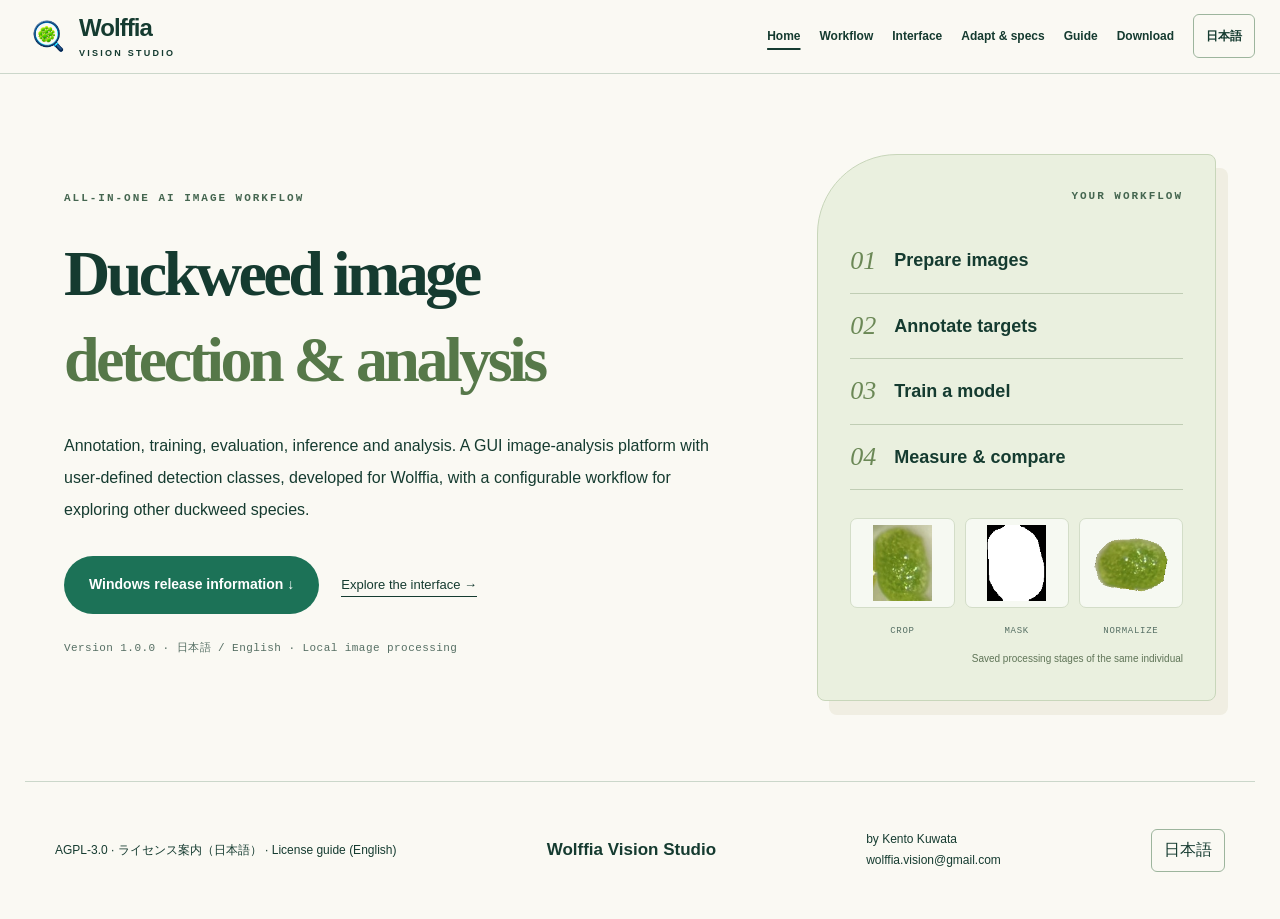
==== commit b4df6b57: "Add files via upload" ====
--- a/en/index.html
+++ b/en/index.html
@@ -1,5 +1,5 @@
-<!doctype html><html lang="en"><head><meta charset="utf-8"><meta name="viewport" content="width=device-width,initial-scale=1"><title>Wolffia Vision Studio | Annotation, fine-tuning and image analysis</title><meta name="description" content="Annotation, training, evaluation, inference and analysis. A GUI image-analysis platform with user-defined detection classes, developed for Wolffia, with a configurable workflow for exploring other duckweed species."><link rel="canonical" href="https://wolffiavision-code.github.io/wolffia-vision-studio/en/"><link rel="alternate" hreflang="ja" href="https://wolffiavision-code.github.io/wolffia-vision-studio/"><link rel="alternate" hreflang="en" href="https://wolffiavision-code.github.io/wolffia-vision-studio/en/"><link rel="alternate" hreflang="x-default" href="https://wolffiavision-code.github.io/wolffia-vision-studio/"><meta property="og:type" content="website"><meta property="og:title" content="Wolffia Vision Studio | Annotation, fine-tuning and image analysis"><meta property="og:description" content="Annotation, training, evaluation, inference and analysis. A GUI image-analysis platform with user-defined detection classes, developed for Wolffia, with a configurable workflow for exploring other duckweed species."><meta property="og:url" content="https://wolffiavision-code.github.io/wolffia-vision-studio/en/"><meta property="og:image" content="https://wolffiavision-code.github.io/wolffia-vision-studio/assets/icon.png"><meta name="twitter:card" content="summary"><link rel="icon" href="../assets/icon.png"><link rel="stylesheet" href="../style.css"><link rel="stylesheet" href="../enhancements.css"><link rel="stylesheet" href="../editorial.css"><style>.download>div:first-child{display:flex;flex-direction:column;min-width:0}.download>div:first-child>.release-warning{margin-top:auto;border:1px solid #91b99a;border-radius:12px;padding:18px;background:#ffffff0d;color:#f3f6df}.release-warning h3{font-size:1.15rem;margin:0 0 10px}.release-warning p{font-size:.82rem;line-height:1.75;margin:0 0 12px}.release-warning a{text-decoration:underline;font-weight:700;color:#eef6bd}.screenshot-crop{aspect-ratio:auto!important}.screenshot-crop img{transform:none!important;object-fit:contain!important}.lightbox-crop img{transform:none!important}@media(max-width:800px){.download>div:first-child>.release-warning{margin-top:28px}}</style></head><body><a class="skip" href="#main">Skip to content</a><header><a class="brand" href="#main"><img src="../assets/icon.png" width="44" height="44" alt=""><span>Wolffia<span class="brand-sub">VISION STUDIO</span></span></a><button class="menu-toggle" aria-expanded="false" aria-controls="main-nav">Menu ☰</button><nav id="main-nav" aria-label="Main navigation"><a href="#workflow">Workflow</a><a href="#example">Example</a><a href="#screens">Screens</a><a href="#custom">Custom classes</a><a href="#spec">Specs</a><a href="#download">Download</a><a class="language-link" href="../" hreflang="ja">日本語</a></nav></header><main id="main"><section class="hero"><div class="hero-copy"><p class="eyebrow">ALL-IN-ONE AI IMAGE WORKFLOW</p><h1>Duckweed image<br><em>detection & analysis</em></h1><p class="lead">Annotation, training, evaluation, inference and analysis. A GUI image-analysis platform with user-defined detection classes, developed for Wolffia, with a configurable workflow for exploring other duckweed species.</p><div class="actions"><a class="primary" href="#download">Windows release information ↓</a><a class="text-link" href="#screens">Explore the interface →</a></div><p class="subtle">Version 1.0.0 · 日本語 / English · Local image processing</p></div><aside class="workflow-panel" aria-label="Workflow"><p class="eyebrow">YOUR WORKFLOW</p><ol><li><span>01</span><strong>Prepare images</strong></li><li><span>02</span><strong>Annotate targets</strong></li><li><span>03</span><strong>Train a model</strong></li><li><span>04</span><strong>Measure & compare</strong></li></ol><div class="workflow-specimens"><figure><img src="../assets/workflow/crop.jpg" alt="CROP"><figcaption>CROP</figcaption></figure><figure><img src="../assets/workflow/mask.png" alt="MASK"><figcaption>MASK</figcaption></figure><figure><img src="../assets/workflow/normalized.png" alt="NORMALIZE"><figcaption>NORMALIZE</figcaption></figure></div><p class="specimen-caption">Saved processing stages of the same individual</p></aside></section><section class="intro" id="workflow"><p class="eyebrow">01 / WORKSPACES</p><h2>From datasets<br><em>to image analysis</em></h2><div class="steps"><article><span class="step-number">01</span><h3>Prepare data</h3><p>Box/mask annotation, model assistance, augmentation and train/validation/test splits.</p></article><article><span class="step-number">02</span><h3>Train models</h3><p>Train or fine-tune YOLO, SegFormer and LRASPP-MobileNet. Inspect learning curves, validation results and held-out tests.</p></article><article><span class="step-number">03</span><h3>Extract individuals</h3><p>Still-image and continuous inference, crops, binary masks, red-overlay montages and orientation normalization.</p></article><article><span class="step-number">04</span><h3>Explore traits</h3><p>Area, ellipse axes, circularity, plots and tables from multiple CSV files, population reports and optional shape sorting.</p></article></div><ol class="flow"><li>Prepare</li><li>Annotate</li><li>Train / fine-tune</li><li>Test</li><li>Infer / classify</li><li>Segment / measure</li><li>CSV / plots</li></ol></section><section class="intro example" id="example"><p class="eyebrow">02 / ONE INDIVIDUAL</p><h2>From detection to measurements: one individual</h2><p>Follow individual A through an existing saved processing run.</p><div class="example-grid"><figure><h3>01 Source & detection</h3><div class="example-image"><svg viewBox="0 0 1108 1477" role="img" aria-label="Selected detection box A in the source image"><image href="../assets/workflow/original.jpg" width="1108" height="1477"/><rect x="610" y="539" width="102" height="130" fill="none" stroke="#ffda56" stroke-width="8"/><rect x="610" y="486" width="54" height="48" fill="#ffda56"/><text x="622" y="523" font-size="38" font-weight="bold" fill="#18352b">A</text></svg></div><figcaption>Only box A is displayed using saved detection coordinates.</figcaption></figure><figure><h3>02 Crop</h3><div class="example-image"><img src="../assets/workflow/crop.jpg" alt="Individual cropped from box A" width="102" height="130" loading="lazy"></div><figcaption>Saved crop of box A. The following stages use this same individual.</figcaption></figure><figure><h3>03 Segmentation</h3><div class="example-image"><div class="mask-pair"><img src="../assets/workflow/overlay.jpg" alt="Extracted region shown in red" loading="lazy"><img src="../assets/workflow/mask.png" alt="Binary mask: white foreground, black background" loading="lazy"></div></div><figcaption>Red overlay and binary mask. The white region defines the measurement target.</figcaption></figure><figure><h3>04 Normalize & isolate</h3><div class="example-image"><img src="../assets/workflow/normalized.png" alt="Transparent cutout with the major axis horizontal" width="163" height="141" loading="lazy"></div><figcaption>Rotated by approximately 79.5° to align the major axis. Saved RGBA output.</figcaption></figure></div><div class="measurement"><h3>05 Feature extraction</h3><p>Values from the saved CSV, measured using the orientation-normalized mask.</p><dl><div><dt>Area</dt><dd>10,607 px²</dd></div><div><dt>Ellipse major axis</dt><dd>136.82 px</dd></div><div><dt>Ellipse minor axis</dt><dd>97.81 px</dd></div><div><dt>Major / minor</dt><dd>1.399</dd></div><div><dt>Circularity</dt><dd>0.765</dd></div></dl><p class="fine">Axes are fitted-ellipse diameters. Values in pixels require image-scale calibration before conversion to physical units. Circularity approaches 1 for a circular shape.</p></div><details><summary>Stage correspondence</summary><p>The same detection is linked across stages by the crop manifest and an internal object ID.</p><p>This is a saved processing example, not a 1.0.0 accuracy benchmark.</p></details></section><section class="intro feature-tools" id="annotation-training"><p class="eyebrow">03 / BUILD YOUR DATA</p><h2>Annotation and training features</h2><div class="hero-tools" aria-label="Annotation and training feature examples"><article class="tool-preview annotation-preview"><div class="tool-bar"><strong>Annotation</strong><span>Edit boxes and masks</span></div><div class="annotation-layout"><div class="annotation-canvas"><svg viewBox="0 0 1108 1477" role="img" aria-label="Annotation example using the supplied labels"><image href="../assets/annotation-example.png" width="1108" height="1477"/><rect x="422.7" y="964.2" width="119.0" height="82.2" fill="none" stroke="#9453c9" stroke-width="4"/><rect x="357.1" y="645.7" width="105.9" height="111.3" fill="none" stroke="#9453c9" stroke-width="4"/><rect x="628.2" y="905.5" width="109.9" height="127.1" fill="none" stroke="#9453c9" stroke-width="4"/><rect x="543.5" y="928.0" width="90.5" height="107.0" fill="none" stroke="#9453c9" stroke-width="4"/><rect x="593.1" y="596.5" width="86.4" height="111.8" fill="none" stroke="#9453c9" stroke-width="4"/><rect x="461.4" y="668.3" width="120.9" height="84.3" fill="none" stroke="#9453c9" stroke-width="4"/><rect x="680.2" y="726.3" width="107.9" height="99.4" fill="none" stroke="#9453c9" stroke-width="4"/><rect x="715.1" y="980.2" width="81.7" height="124.7" fill="none" stroke="#9453c9" stroke-width="4"/><rect x="806.8" y="819.4" width="120.5" height="77.7" fill="none" stroke="#9453c9" stroke-width="4"/><rect x="725.5" y="1095.6" width="120.4" height="116.6" fill="none" stroke="#9453c9" stroke-width="4"/><rect x="681.8" y="513.7" width="117.5" height="95.8" fill="none" stroke="#9453c9" stroke-width="4"/><rect x="925.0" y="865.7" width="107.7" height="118.5" fill="none" stroke="#9453c9" stroke-width="4"/><rect x="698.0" y="604.5" width="121.9" height="90.4" fill="none" stroke="#9453c9" stroke-width="4"/><rect x="640.0" y="1055.8" width="105.6" height="102.3" fill="none" stroke="#9453c9" stroke-width="4"/><rect x="772.7" y="740.0" width="112.5" height="100.7" fill="none" stroke="#9453c9" stroke-width="4"/><rect x="514.6" y="850.2" width="101.4" height="98.3" fill="none" stroke="#9453c9" stroke-width="4"/><rect x="747.2" y="445.1" width="101.1" height="114.4" fill="none" stroke="#9453c9" stroke-width="4"/><rect x="778.7" y="954.1" width="115.8" height="99.1" fill="none" stroke="#9453c9" stroke-width="4"/><rect x="582.3" y="535.6" width="54.1" height="48.9" fill="none" stroke="#d44747" stroke-width="4"/><rect x="743.5" y="818.4" width="48.5" height="45.6" fill="none" stroke="#008864" stroke-width="4"/><rect x="753.7" y="935.5" width="45.9" height="46.3" fill="none" stroke="#008864" stroke-width="4"/><rect x="762.6" y="856.1" width="50.8" height="44.0" fill="none" stroke="#008864" stroke-width="4"/><rect x="769.4" y="704.9" width="47.6" height="43.9" fill="none" stroke="#008864" stroke-width="4"/><rect x="788.6" y="577.4" width="61.1" height="52.0" fill="none" stroke="#008864" stroke-width="4"/><rect x="455.2" y="911.8" width="49.2" height="48.2" fill="none" stroke="#008864" stroke-width="4"/><rect x="255.5" y="768.7" width="40.1" height="41.0" fill="none" stroke="#008864" stroke-width="4"/><rect x="806.8" y="895.8" width="118.9" height="79.0" fill="none" stroke="#9453c9" stroke-width="4"/><rect x="692.1" y="1178.3" width="52.2" height="51.3" fill="none" stroke="#008864" stroke-width="4"/><rect x="607.8" y="888.8" width="44.7" height="48.5" fill="none" stroke="#008864" stroke-width="4"/><rect x="498.9" y="934.1" width="45.5" height="43.1" fill="none" stroke="#008864" stroke-width="4"/><rect x="767.8" y="898.6" width="43.4" height="43.6" fill="none" stroke="#008864" stroke-width="4"/><rect x="286.5" y="722.6" width="124.8" height="89.7" fill="none" stroke="#9453c9" stroke-width="4"/><rect x="646.5" y="674.0" width="112.6" height="71.2" fill="none" stroke="#008864" stroke-width="4"/><rect x="814.8" y="544.1" width="44.4" height="42.7" fill="none" stroke="#008864" stroke-width="4"/><rect x="439.3" y="731.7" width="39.2" height="38.1" fill="none" stroke="#008864" stroke-width="4"/><rect x="361.3" y="799.8" width="36.4" height="30.7" fill="none" stroke="#008864" stroke-width="4"/><rect x="676.7" y="603.4" width="28.0" height="34.7" fill="none" stroke="#008864" stroke-width="4"/><rect x="925.0" y="849.0" width="33.7" height="32.2" fill="none" stroke="#008864" stroke-width="4"/><rect x="267.6" y="644.4" width="92.3" height="106.4" fill="none" stroke="#008864" stroke-width="4"/><rect x="267.5" y="644.8" width="92.3" height="105.9" fill="none" stroke="#9453c9" stroke-width="4"/><rect x="193.5" y="639.2" width="81.9" height="125.3" fill="none" stroke="#008864" stroke-width="4"/><rect x="378.1" y="818.3" width="85.9" height="84.6" fill="none" stroke="#9453c9" stroke-width="4"/><rect x="458.7" y="803.8" width="91.2" height="107.1" fill="none" stroke="#9453c9" stroke-width="4"/><rect x="513.0" y="576.4" width="107.1" height="97.8" fill="none" stroke="#9453c9" stroke-width="4"/></svg><span class="cursor-cross">＋</span></div><ul class="annotation-list"><li><i style="background:#008864"></i>0 vegetative <b>19</b></li><li><i style="background:#9453c9"></i>1 flowering <b>24</b></li><li><i style="background:#d44747"></i>2 dead <b>1</b></li></ul></div><p>Supplied boxes are shown with class colors. The GUI supports selection, resizing, class changes and assisted labeling.</p></article><article class="tool-preview training-preview"><div class="tool-bar"><strong>Training progress</strong><span>Switch displayed metrics</span></div><div class="metric-pills"><b>train loss</b><span>val loss</span><span>precision</span><span>recall</span><span>mAP</span></div><svg class="training-chart" viewBox="0 0 460 220" role="img" aria-label="Illustrative training-curve display; not measured values"><path d="M48 20V180H438" fill="none" stroke="#9cae9f"/><path d="M48 46 C110 73 140 88 190 112 S300 151 438 166" fill="none" stroke="#246e49" stroke-width="5"/><path d="M48 59 C105 76 145 99 196 119 S307 145 438 157" fill="none" stroke="#de8d35" stroke-width="5" stroke-dasharray="10 7"/><g fill="#607565" font-size="12"><text x="52" y="207">epoch 1</text><text x="382" y="207">epoch N</text></g></svg><div class="chart-key"><span><i class="train-line"></i>train</span><span><i class="val-line"></i>validation</span></div><p>Inspect logs and curves in the GUI; configure early stopping, optimizer and training conditions. This diagram shows the interface concept, not performance data.</p></article></div></section><section class="screens" id="screens"><p class="eyebrow">04 / INSIDE THE APP</p><h2>Application interface</h2><p>Actual 1.0.0 screenshots. Click to enlarge. Detailed screens for all four spaces are in preparation. See the sample workflow above for a linked processing example.</p><div class="gallery"><figure class="gallery-card"><button class="zoom" data-full="../assets/home_en.png" aria-label="Home — Enlarge image"><span class="screenshot-crop"><img src="../assets/home_en.png" alt="Actual home screen with four spaces." loading="lazy" width="1570" height="1002"></span><span>Home ↗</span></button><figcaption>Actual home screen with four spaces.</figcaption></figure><figure class="gallery-card"><button class="zoom" data-full="../assets/workspace_en.png" aria-label="Inference space — Enlarge image"><span class="screenshot-crop"><img src="../assets/workspace_en.png" alt="Task selection in the inference space." loading="lazy" width="1570" height="1002"></span><span>Inference space ↗</span></button><figcaption>Task selection in the inference space.</figcaption></figure><figure class="gallery-card"><button class="zoom" data-full="../assets/yolo_en.png" aria-label="YOLO controls — Enlarge image"><span class="screenshot-crop"><img src="../assets/yolo_en.png" alt="Input, parameter and display areas, not an accuracy evaluation." loading="lazy" width="1570" height="1002"></span><span>YOLO controls ↗</span></button><figcaption>Input, parameter and display areas, not an accuracy evaluation.</figcaption></figure></div></section><section class="chart-feature intro" id="charts"><div><p class="eyebrow">COMPARE YOUR DATA</p><h2>From CSV files<br><em>to charts & tables.</em></h2><p>Add multiple files, choose columns and groups, and explore distributions and relationships. Save figures, tables and a self-contained HTML report.</p></div><div class="chart-options"><article><span>01</span><h3>Distributions</h3><p>Histogram · density · ECDF · box · strip plots</p></article><article><span>02</span><h3>Relationships</h3><p>Scatter · trend line · log axes · correlation heatmap</p></article><article><span>03</span><h3>Summaries</h3><p>Mean ± SD · descriptive statistics</p></article></div></section><section class="intro" id="custom"><p class="eyebrow">05 / ADAPT TO YOUR IMAGES</p><h2>Custom classes and fine-tuning</h2><p>Define YOLO class names and box labels, then train on your own images. The standard example uses vegetative, flowering and dead.</p><pre class="yaml"><code>nc: 3
+<!doctype html><html lang="en"><head><meta charset="utf-8"><meta name="viewport" content="width=device-width,initial-scale=1"><title>Wolffia Vision Studio | Annotation, fine-tuning and image analysis</title><meta name="description" content="Annotation, training, evaluation, inference and analysis. A GUI image-analysis platform with user-defined detection classes, developed for Wolffia, with a configurable workflow for exploring other duckweed species."><link rel="canonical" href="https://wolffiavision-code.github.io/wolffia-vision-studio/en/"><link rel="alternate" hreflang="ja" href="https://wolffiavision-code.github.io/wolffia-vision-studio/"><link rel="alternate" hreflang="en" href="https://wolffiavision-code.github.io/wolffia-vision-studio/en/"><link rel="alternate" hreflang="x-default" href="https://wolffiavision-code.github.io/wolffia-vision-studio/"><meta property="og:type" content="website"><meta property="og:title" content="Wolffia Vision Studio | Annotation, fine-tuning and image analysis"><meta property="og:description" content="Annotation, training, evaluation, inference and analysis. A GUI image-analysis platform with user-defined detection classes, developed for Wolffia, with a configurable workflow for exploring other duckweed species."><meta property="og:url" content="https://wolffiavision-code.github.io/wolffia-vision-studio/en/"><meta property="og:image" content="https://wolffiavision-code.github.io/wolffia-vision-studio/assets/icon.png"><meta name="twitter:card" content="summary"><link rel="icon" href="../assets/icon.png"><link rel="stylesheet" href="../style.css"><link rel="stylesheet" href="../enhancements.css"><link rel="stylesheet" href="../editorial.css"><style>.download>div:first-child{display:flex;flex-direction:column;min-width:0}.download>div:first-child>.release-warning{margin-top:auto;border:1px solid #91b99a;border-radius:12px;padding:18px;background:#ffffff0d;color:#f3f6df}.release-warning h3{font-size:1.15rem;margin:0 0 10px}.release-warning p{font-size:.82rem;line-height:1.75;margin:0 0 12px}.release-warning a{text-decoration:underline;font-weight:700;color:#eef6bd}.screenshot-crop{aspect-ratio:auto!important}.screenshot-crop img{transform:none!important;object-fit:contain!important}.lightbox-crop img{transform:none!important}@media(max-width:800px){.download>div:first-child>.release-warning{margin-top:28px}}</style></head><body><a class="skip" href="#main">Skip to content</a><header><a class="brand" href="#page-home" data-route="home"><img src="../assets/icon.png" width="44" height="44" alt=""><span>Wolffia<span class="brand-sub">VISION STUDIO</span></span></a><button class="menu-toggle" aria-expanded="false" aria-controls="main-nav">Menu ☰</button><nav id="main-nav" aria-label="Main navigation"><a href="#page-home" data-route="home">Home</a><a href="#page-workflow" data-route="workflow">Workflow</a><a href="#page-interface" data-route="interface">Interface</a><a href="#page-adapt" data-route="adapt">Adapt & specs</a><a href="#page-guide" data-route="guide">Guide</a><a href="#page-download" data-route="download">Download</a><a class="language-link" href="../" hreflang="ja">日本語</a></nav></header><main id="main"><section class="hero" data-page="home"><div class="hero-copy"><p class="eyebrow">ALL-IN-ONE AI IMAGE WORKFLOW</p><h1>Duckweed image<br><em>detection & analysis</em></h1><p class="lead">Annotation, training, evaluation, inference and analysis. A GUI image-analysis platform with user-defined detection classes, developed for Wolffia, with a configurable workflow for exploring other duckweed species.</p><div class="actions"><a class="primary" href="#page-download" data-route="download">Windows release information ↓</a><a class="text-link" href="#page-interface" data-route="interface">Explore the interface →</a></div><p class="subtle">Version 1.0.0 · 日本語 / English · Local image processing</p></div><aside class="workflow-panel" aria-label="Workflow"><p class="eyebrow">YOUR WORKFLOW</p><ol><li><span>01</span><strong>Prepare images</strong></li><li><span>02</span><strong>Annotate targets</strong></li><li><span>03</span><strong>Train a model</strong></li><li><span>04</span><strong>Measure & compare</strong></li></ol><div class="workflow-specimens"><figure><img src="../assets/workflow/crop.jpg" alt="CROP"><figcaption>CROP</figcaption></figure><figure><img src="../assets/workflow/mask.png" alt="MASK"><figcaption>MASK</figcaption></figure><figure><img src="../assets/workflow/normalized.png" alt="NORMALIZE"><figcaption>NORMALIZE</figcaption></figure></div><p class="specimen-caption">Saved processing stages of the same individual</p></aside></section><section class="intro" id="workflow" data-page="workflow"><p class="eyebrow">01 / WORKSPACES</p><h2>From datasets<br><em>to image analysis</em></h2><div class="steps"><article><span class="step-number">01</span><h3>Prepare data</h3><p>Box/mask annotation, model assistance, class-balancing augmentation and balanced/random splits.</p></article><article><span class="step-number">02</span><h3>Train models</h3><p>Train or fine-tune YOLO, SegFormer and LRASPP-MobileNet. Inspect learning curves, metric slopes, validation results and held-out tests.</p></article><article><span class="step-number">03</span><h3>Extract individuals</h3><p>Still-image and continuous inference, crops, binary masks, RGBA images and orientation normalization.</p></article><article><span class="step-number">04</span><h3>Explore traits</h3><p>Area, ellipse axes, circularity, CSV, distribution HTML, shape sorting and charts.</p></article></div><ol class="flow"><li>Prepare</li><li>Annotate</li><li>Train / fine-tune</li><li>Test</li><li>Infer / classify</li><li>Segment / measure</li><li>CSV / plots</li></ol></section><section class="intro example" id="example" data-page="workflow"><p class="eyebrow">02 / ONE INDIVIDUAL</p><h2>From detection to measurements: one individual</h2><p>Follow individual A through an existing saved processing run.</p><div class="example-grid"><figure><h3>01 Source & detection</h3><div class="example-image"><svg viewBox="0 0 1108 1477" role="img" aria-label="Selected detection box A in the source image"><image href="../assets/workflow/original.jpg" width="1108" height="1477"/><rect x="610" y="539" width="102" height="130" fill="none" stroke="#ffda56" stroke-width="8"/><rect x="610" y="486" width="54" height="48" fill="#ffda56"/><text x="622" y="523" font-size="38" font-weight="bold" fill="#18352b">A</text></svg></div><figcaption>Only box A is displayed using saved detection coordinates.</figcaption></figure><figure><h3>02 Crop</h3><div class="example-image"><img src="../assets/workflow/crop.jpg" alt="Individual cropped from box A" width="102" height="130" loading="lazy"></div><figcaption>Saved crop of box A. The following stages use this same individual.</figcaption></figure><figure><h3>03 Segmentation</h3><div class="example-image"><div class="mask-pair"><img src="../assets/workflow/overlay.jpg" alt="Extracted region shown in red" loading="lazy"><img src="../assets/workflow/mask.png" alt="Binary mask: white foreground, black background" loading="lazy"></div></div><figcaption>Red overlay and binary mask. The white region defines the measurement target.</figcaption></figure><figure><h3>04 Normalize & isolate</h3><div class="example-image"><img src="../assets/workflow/normalized.png" alt="Transparent cutout with the major axis horizontal" width="163" height="141" loading="lazy"></div><figcaption>Rotated by approximately 79.5° to align the major axis. Saved RGBA output.</figcaption></figure></div><div class="measurement"><h3>05 Feature extraction</h3><p>Values from the saved CSV, measured using the orientation-normalized mask.</p><dl><div><dt>Area</dt><dd>10,607 px²</dd></div><div><dt>Ellipse major axis</dt><dd>136.82 px</dd></div><div><dt>Ellipse minor axis</dt><dd>97.81 px</dd></div><div><dt>Major / minor</dt><dd>1.399</dd></div><div><dt>Circularity</dt><dd>0.765</dd></div></dl><p class="fine">Axes are fitted-ellipse diameters. Values in pixels require image-scale calibration before conversion to physical units. Circularity approaches 1 for a circular shape.</p></div><details><summary>Stage correspondence</summary><p>The same detection is linked across stages by the crop manifest and an internal object ID.</p><p>This is a saved processing example, not a 1.0.0 accuracy benchmark.</p></details></section><section class="intro feature-tools" id="annotation-training" data-page="workflow"><p class="eyebrow">03 / BUILD YOUR DATA</p><h2>Annotation and training features</h2><div class="hero-tools" aria-label="Annotation and training feature examples"><article class="tool-preview annotation-preview"><div class="tool-bar"><strong>Annotation</strong><span>Edit boxes and masks</span></div><div class="annotation-layout"><div class="annotation-canvas"><svg viewBox="0 0 1108 1477" role="img" aria-label="Annotation example using the supplied labels"><image href="../assets/annotation-example.png" width="1108" height="1477"/><rect x="422.7" y="964.2" width="119.0" height="82.2" fill="none" stroke="#9453c9" stroke-width="4"/><rect x="357.1" y="645.7" width="105.9" height="111.3" fill="none" stroke="#9453c9" stroke-width="4"/><rect x="628.2" y="905.5" width="109.9" height="127.1" fill="none" stroke="#9453c9" stroke-width="4"/><rect x="543.5" y="928.0" width="90.5" height="107.0" fill="none" stroke="#9453c9" stroke-width="4"/><rect x="593.1" y="596.5" width="86.4" height="111.8" fill="none" stroke="#9453c9" stroke-width="4"/><rect x="461.4" y="668.3" width="120.9" height="84.3" fill="none" stroke="#9453c9" stroke-width="4"/><rect x="680.2" y="726.3" width="107.9" height="99.4" fill="none" stroke="#9453c9" stroke-width="4"/><rect x="715.1" y="980.2" width="81.7" height="124.7" fill="none" stroke="#9453c9" stroke-width="4"/><rect x="806.8" y="819.4" width="120.5" height="77.7" fill="none" stroke="#9453c9" stroke-width="4"/><rect x="725.5" y="1095.6" width="120.4" height="116.6" fill="none" stroke="#9453c9" stroke-width="4"/><rect x="681.8" y="513.7" width="117.5" height="95.8" fill="none" stroke="#9453c9" stroke-width="4"/><rect x="925.0" y="865.7" width="107.7" height="118.5" fill="none" stroke="#9453c9" stroke-width="4"/><rect x="698.0" y="604.5" width="121.9" height="90.4" fill="none" stroke="#9453c9" stroke-width="4"/><rect x="640.0" y="1055.8" width="105.6" height="102.3" fill="none" stroke="#9453c9" stroke-width="4"/><rect x="772.7" y="740.0" width="112.5" height="100.7" fill="none" stroke="#9453c9" stroke-width="4"/><rect x="514.6" y="850.2" width="101.4" height="98.3" fill="none" stroke="#9453c9" stroke-width="4"/><rect x="747.2" y="445.1" width="101.1" height="114.4" fill="none" stroke="#9453c9" stroke-width="4"/><rect x="778.7" y="954.1" width="115.8" height="99.1" fill="none" stroke="#9453c9" stroke-width="4"/><rect x="582.3" y="535.6" width="54.1" height="48.9" fill="none" stroke="#d44747" stroke-width="4"/><rect x="743.5" y="818.4" width="48.5" height="45.6" fill="none" stroke="#008864" stroke-width="4"/><rect x="753.7" y="935.5" width="45.9" height="46.3" fill="none" stroke="#008864" stroke-width="4"/><rect x="762.6" y="856.1" width="50.8" height="44.0" fill="none" stroke="#008864" stroke-width="4"/><rect x="769.4" y="704.9" width="47.6" height="43.9" fill="none" stroke="#008864" stroke-width="4"/><rect x="788.6" y="577.4" width="61.1" height="52.0" fill="none" stroke="#008864" stroke-width="4"/><rect x="455.2" y="911.8" width="49.2" height="48.2" fill="none" stroke="#008864" stroke-width="4"/><rect x="255.5" y="768.7" width="40.1" height="41.0" fill="none" stroke="#008864" stroke-width="4"/><rect x="806.8" y="895.8" width="118.9" height="79.0" fill="none" stroke="#9453c9" stroke-width="4"/><rect x="692.1" y="1178.3" width="52.2" height="51.3" fill="none" stroke="#008864" stroke-width="4"/><rect x="607.8" y="888.8" width="44.7" height="48.5" fill="none" stroke="#008864" stroke-width="4"/><rect x="498.9" y="934.1" width="45.5" height="43.1" fill="none" stroke="#008864" stroke-width="4"/><rect x="767.8" y="898.6" width="43.4" height="43.6" fill="none" stroke="#008864" stroke-width="4"/><rect x="286.5" y="722.6" width="124.8" height="89.7" fill="none" stroke="#9453c9" stroke-width="4"/><rect x="646.5" y="674.0" width="112.6" height="71.2" fill="none" stroke="#008864" stroke-width="4"/><rect x="814.8" y="544.1" width="44.4" height="42.7" fill="none" stroke="#008864" stroke-width="4"/><rect x="439.3" y="731.7" width="39.2" height="38.1" fill="none" stroke="#008864" stroke-width="4"/><rect x="361.3" y="799.8" width="36.4" height="30.7" fill="none" stroke="#008864" stroke-width="4"/><rect x="676.7" y="603.4" width="28.0" height="34.7" fill="none" stroke="#008864" stroke-width="4"/><rect x="925.0" y="849.0" width="33.7" height="32.2" fill="none" stroke="#008864" stroke-width="4"/><rect x="267.6" y="644.4" width="92.3" height="106.4" fill="none" stroke="#008864" stroke-width="4"/><rect x="267.5" y="644.8" width="92.3" height="105.9" fill="none" stroke="#9453c9" stroke-width="4"/><rect x="193.5" y="639.2" width="81.9" height="125.3" fill="none" stroke="#008864" stroke-width="4"/><rect x="378.1" y="818.3" width="85.9" height="84.6" fill="none" stroke="#9453c9" stroke-width="4"/><rect x="458.7" y="803.8" width="91.2" height="107.1" fill="none" stroke="#9453c9" stroke-width="4"/><rect x="513.0" y="576.4" width="107.1" height="97.8" fill="none" stroke="#9453c9" stroke-width="4"/></svg><span class="cursor-cross">＋</span></div><ul class="annotation-list"><li><i style="background:#008864"></i>0 vegetative <b>19</b></li><li><i style="background:#9453c9"></i>1 flowering <b>24</b></li><li><i style="background:#d44747"></i>2 dead <b>1</b></li></ul></div><p>Supplied boxes are shown with class colors. The GUI supports selection, resizing, class changes and assisted labeling.</p></article><article class="tool-preview training-preview"><div class="tool-bar"><strong>Training progress</strong><span>Switch displayed metrics</span></div><div class="metric-pills"><b>train loss</b><span>val loss</span><span>precision</span><span>recall</span><span>mAP</span></div><svg class="training-chart" viewBox="0 0 460 220" role="img" aria-label="Illustrative training-curve display; not measured values"><path d="M48 20V180H438" fill="none" stroke="#9cae9f"/><path d="M48 46 C110 73 140 88 190 112 S300 151 438 166" fill="none" stroke="#246e49" stroke-width="5"/><path d="M48 59 C105 76 145 99 196 119 S307 145 438 157" fill="none" stroke="#de8d35" stroke-width="5" stroke-dasharray="10 7"/><g fill="#607565" font-size="12"><text x="52" y="207">epoch 1</text><text x="382" y="207">epoch N</text></g></svg><div class="chart-key"><span><i class="train-line"></i>train</span><span><i class="val-line"></i>validation</span></div><p>Inspect logs and curves in the GUI; configure early stopping, optimizer and training conditions. This diagram shows the interface concept, not performance data.</p></article></div></section><section class="screens" id="screens" data-page="interface"><p class="eyebrow">04 / INSIDE THE APP</p><h2>Application interface</h2><p>Actual 1.0.0 screenshots. Click to enlarge. Detailed screens for all four spaces are in preparation. See the sample workflow above for a linked processing example.</p><div class="gallery"><figure class="gallery-card"><button class="zoom" data-full="../assets/home_en.png" aria-label="Home — Enlarge image"><span class="screenshot-crop"><img src="../assets/home_en.png" alt="Actual home screen with four spaces." loading="lazy" width="1570" height="1002"></span><span>Home ↗</span></button><figcaption>Actual home screen with four spaces.</figcaption></figure><figure class="gallery-card"><button class="zoom" data-full="../assets/workspace_en.png" aria-label="Inference space — Enlarge image"><span class="screenshot-crop"><img src="../assets/workspace_en.png" alt="Task selection in the inference space." loading="lazy" width="1570" height="1002"></span><span>Inference space ↗</span></button><figcaption>Task selection in the inference space.</figcaption></figure><figure class="gallery-card"><button class="zoom" data-full="../assets/yolo_en.png" aria-label="YOLO controls — Enlarge image"><span class="screenshot-crop"><img src="../assets/yolo_en.png" alt="Input, parameter and display areas, not an accuracy evaluation." loading="lazy" width="1570" height="1002"></span><span>YOLO controls ↗</span></button><figcaption>Input, parameter and display areas, not an accuracy evaluation.</figcaption></figure></div></section><section class="chart-feature intro" id="charts" data-page="workflow"><div><p class="eyebrow">COMPARE YOUR DATA</p><h2>From CSV files<br><em>to charts & tables.</em></h2><p>Add multiple files, choose columns and groups, and explore distributions and relationships. Save figures, tables and a self-contained HTML report.</p></div><div class="chart-options"><article><span>01</span><h3>Distributions</h3><p>Histogram · density · ECDF · box · strip plots</p></article><article><span>02</span><h3>Relationships</h3><p>Scatter · trend line · log axes · correlation heatmap</p></article><article><span>03</span><h3>Summaries</h3><p>Mean ± SD · descriptive statistics</p></article></div></section><section class="intro" id="custom" data-page="adapt"><p class="eyebrow">05 / ADAPT TO YOUR IMAGES</p><h2>Custom classes and fine-tuning</h2><p>Define YOLO class names and box labels, then train on your own images. The standard example uses vegetative, flowering and dead.</p><pre class="yaml"><code>nc: 3
 names:
   - vegetative
   - flowering
-  - dead</code></pre><p class="notice">Changing YAML alone does not teach a model new classes. Annotated data and training are required. Match inference YAML class IDs and their order to the trained model; automatic consistency checking does not cover every combination.</p><h3>GUI Fine-Tuning</h3><p>Adapt existing weights to explore differences in species, strains, magnification, lighting or backgrounds. Updates do not guarantee improved accuracy: evaluate on held-out test data. Current segmentation is binary target/background, not multiclass mask training.</p><div class="scope"><article><h3>Implemented / checked</h3><p>GUI construction, data preparation and selected self-tests, not independent accuracy or complete cross-PC evaluation.</p></article><article><h3>Applying the workflow to other duckweeds</h3><p>The same detection, segmentation and measurement workflow may be applicable to Wolffiella, Lemna, Spirodela and Landoltia with suitable annotated data and models. Direct transfer of the supplied models and accuracy on these genera are not validated.</p></article><article><h3>In preparation</h3><p>Custom domain, binary hosting, detailed screens for all four spaces and independent accuracy evaluation.</p></article></div></section><section class="intro" id="spec"><h2>Technical scope and specifications</h2><div class="table-wrap" tabindex="0" role="region" aria-label="Specifications"><table><thead><tr><th>Item</th><th>Verified scope</th></tr></thead><tbody><tr><th scope="row">OS / runtime</th><td>Windows x64 application built and self-tested on the development PC. Other Windows versions and Python-free PCs remain unverified.</td></tr><tr><th scope="row">CPU / GPU</th><td>CPU or compatible NVIDIA CUDA GPU selection. Build: PyTorch 2.12.1+cu130. Recommended RAM/VRAM and minimum driver versions are not established.</td></tr><tr><th scope="row">Storage</th><td>See the release information below for setup size. Allow extra space for installation, models, outputs and training.</td></tr><tr><th scope="row">Input images</th><td>JPG/JPEG, PNG, BMP, TIFF, WEBP. HEIC/HEIF depend on an additional decoder. Full format coverage in the EXE is not verified.</td></tr><tr><th scope="row">Annotation</th><td>YOLO: images and labels, matching TXT names (class_id, x_center, y_center, width, height; coordinates normalized 0–1). Masks: images and masks with matching PNG names.</td></tr><tr><th scope="row">Models</th><td>YOLO .pt and app-compatible SegFormer-B0 / LRASPP-MobileNetV3 checkpoints, not arbitrary architectures.</td></tr><tr><th scope="row">Outputs</th><td>Detection/crop images, masks, Original / Overlay / Mask / RGBA montages, normalize images, CSV, NPZ, JSON and distribution HTML, depending on the task.</td></tr><tr><th scope="row">Evaluation</th><td>YOLO: TP, FP, FN, WC (wrong class), precision, recall, F1, error rate and confusion matrices. Error rate=(FP+FN+WC)/(TP+FP+FN+WC). Training mAP and test-workspace metrics are distinct. No public accuracy benchmark is available.</td></tr><tr><th scope="row">Processing / network</th><td>Image processing runs locally. Model retrieval may use the network; all dependency communication has not been audited. This website has no image-upload feature.</td></tr><tr><th scope="row">Shape sorting</th><td>MF: mother-frond candidate; DF: daughter-frond candidate; Edge: truncated/non-elliptical candidate. Latest source uses PCA, 1–3 groups and ellipse agreement with per-image HTML audits, not biological identification.</td></tr></tbody></table></div></section><section class="intro" id="guide"><h2>Getting started</h2><ol class="instructions"><li><h3>Check availability</h3><p>The public binary URL is not set. Once available, verify the version and SHA-256.</p></li><li><h3>Install and launch</h3><p>Run Setup.exe and choose a location. Open Japanese or English from the Start menu.</p></li><li><h3>Try a sample</h3><p>Open Inference / Processing → YOLO. Select images, weights and matching YAML, run and inspect results.</p></li></ol><p>Back up presets, added models and results before updating; review the change log and repeat a known sample afterward.</p></section><section class="download" id="download"><div><p class="eyebrow">WINDOWS / DESKTOP</p><h2>Try the Windows app</h2><p>Initial release · 1.0.0</p><p>A Windows application that processes images on your computer.</p><aside class="release-warning"><h3>⚠ Windows protection warnings</h3><p>This release is unsigned. Windows may show a protection warning. Verify the official source and SHA-256 and scan the file. Only if you trust it, choose More info → Run anyway. Do not run it if a threat is detected or the hash differs. Do not disable protection or add exclusions. Contact your administrator if policy prevents execution.</p><a href="../WARNINGS_EN.txt">Read the full safety notice</a></aside></div><div class="download-card"><span class="release-label">Initial release</span><h3>Wolffia Vision Studio</h3><a id="download-link" class="primary" hidden>Download setup ↓</a><button id="download-pending" class="primary" disabled>Not available yet</button><p id="release-reason">Download will be available when hosting is configured.</p><a id="source-link" class="text-link" hidden>Source code ↗</a><dl id="release-details"></dl><p id="release-hash" class="fine"></p><p class="fine">Unsigned release. See the release notes for the scope of verification.</p></div></section><section class="intro" id="dataset-request"><p class="eyebrow">DATASET ACCESS</p><h2>Request training data</h2><p>Submit a request through the form. Approved applicants receive download details and a password separately.</p><a class="primary" id="external-form" hidden rel="noopener" target="_blank">Open request form ↗</a><p id="form-pending">The form is not configured yet. No request is sent from this page.</p></section><section class="faq" id="docs"><h2>Guidance and FAQ</h2><p>This public getting-started page is accompanied by the <a href="../README_EN.md">English README</a>, <a href="../README.md">Japanese README</a>, warnings and license guides. Word manuals and the development report will be published after disclosure review.</p><details><summary>Do I need programming knowledge?</summary><p>Routine workflows use the GUI. Setup, model/data preparation and troubleshooting may require technical assistance.</p></details><details><summary>Do I need a GPU?</summary><p>CPU is selectable. Runtime depends on the model, image size and computer; no throughput guarantee is provided.</p></details><details><summary>Can I train on my own images or add classes?</summary><p>YOLO supports class names, box labels and training data for custom training. Editing YAML alone is insufficient. Masks are currently binary.</p></details><details><summary>Can I use plants other than Wolffia?</summary><p>Potentially. Annotate target-species images with boxes or masks; for YOLO, configure dataset paths and class names in YAML, then train or fine-tune. Define imaging conditions and how roots/fronds are labeled, and evaluate on held-out images. Editing YAML alone does not teach new species or classes.</p></details><details><summary>Where are results saved?</summary><p>In the local output folder selected for each task. Routine inference and analysis are grouped under output/practice/run_timestamp with 01_yolo, 02_crops, 03_segmentation and 04_features&analysis. Training logs and data.yaml stay in each fine-tune folder; test output can be placed beside weights in that training folder. Producing output does not establish correctness.</p></details><details><summary>How are MF and Edge distinguished?</summary><p>Not by elongation alone. Latest source compares masks with complete fitted ellipses. Segmentation errors also reduce agreement, so inspect the images and audit.</p></details><h3>Website change log</h3><p>2026-10-14: Added bilingual pages, specifications, scope, custom-class / fine-tuning guidance, image enlargement, release information and domain configuration.</p></section><section class="intro" id="about"><p class="eyebrow">ABOUT & RESOURCES</p><h2>Developer and licenses</h2><p>Developed by Kento Kuwata. A Windows application originally developed for Wolffia image analysis.</p><h3>Separate software, models and data</h3><p>Application source is prepared under AGPL-3.0. Third-party libraries retain their licenses. Models, samples and training images need separate terms and redistribution checks; do not infer them from the software license.</p><h3>Other duckweed image-processing technologies</h3><p>Explore other tools for duckweed and plant image analysis. Visit each project to see its workflows and usage.</p><ul><li><a href="https://github.com/SamOliveiraLab/Deepweed">Deepweed ↗</a> — Duckweed segmentation, tracking and growth analysis.</li><li><a href="https://github.com/danforthcenter/plantcv">PlantCV ↗</a> — Plant phenotyping image analysis.</li></ul></section><footer><p><a href="../LICENSE">AGPL-3.0</a> · <a href="../LICENSE_JA.md">ライセンス案内（日本語）</a> · <a href="../LICENSE_EN.md">License guide (English)</a></p><div class="brand">Wolffia Vision Studio</div><p>by Kento Kuwata<br><a href="mailto:wolffia.vision@gmail.com">wolffia.vision@gmail.com</a></p><a class="language-link" href="../">日本語</a></footer></main><dialog id="lightbox" aria-label="Enlarge image"><button id="close-lightbox">Close ×</button><div class="lightbox-crop"><img id="lightbox-image" alt=""></div><p id="lightbox-caption"></p></dialog><script src="../app.js" defer></script><script>fetch('../form-config.json').then(r=>r.json()).then(c=>{if(!c.form_url)return;const u=new URL(c.form_url);if(u.protocol!=='https:'||u.username||u.password)return;if(!['forms.gle','docs.google.com','script.google.com'].includes(u.hostname))return;const a=document.querySelector('#external-form');a.href=u.href;a.hidden=false;document.querySelector('#form-pending').hidden=true;}).catch(()=>{});</script></body></html>+  - dead</code></pre><p class="notice">Changing YAML alone does not teach a model new classes. Annotated data and training are required. Match inference YAML class IDs and their order to the trained model; automatic consistency checking does not cover every combination.</p><h3>GUI Fine-Tuning</h3><p>Adapt existing weights to explore differences in species, strains, magnification, lighting or backgrounds. Updates do not guarantee improved accuracy: evaluate on held-out test data. Current segmentation is binary target/background, not multiclass mask training.</p><div class="scope"><article><h3>Implemented / checked</h3><p>GUI construction, data preparation and selected self-tests, not independent accuracy or complete cross-PC evaluation.</p></article><article><h3>Applying the workflow to other duckweeds</h3><p>The same detection, segmentation and measurement workflow may be applicable to Wolffiella, Lemna, Spirodela and Landoltia with suitable annotated data and models. Direct transfer of the supplied models and accuracy on these genera are not validated.</p></article><article><h3>In preparation</h3><p>Custom domain, binary hosting, detailed screens for all four spaces and independent accuracy evaluation.</p></article></div></section><section class="intro" id="spec" data-page="adapt"><h2>Technical scope and specifications</h2><div class="table-wrap" tabindex="0" role="region" aria-label="Specifications"><table><thead><tr><th>Item</th><th>Verified scope</th></tr></thead><tbody><tr><th scope="row">OS / runtime</th><td>Windows x64 application built and self-tested on the development PC. Other Windows versions and Python-free PCs remain unverified.</td></tr><tr><th scope="row">CPU / GPU</th><td>CPU or compatible NVIDIA CUDA GPU selection. Build: PyTorch 2.12.1+cu126. Recommended RAM/VRAM and minimum driver versions are not established.</td></tr><tr><th scope="row">Storage</th><td>See the release information below for setup size. Allow extra space for installation, models, outputs and training.</td></tr><tr><th scope="row">Input images</th><td>JPG/JPEG, PNG, BMP, TIFF, WEBP. HEIC/HEIF depend on an additional decoder. Full format coverage in the EXE is not verified.</td></tr><tr><th scope="row">Annotation</th><td>YOLO: images and labels, matching TXT names (class_id, x_center, y_center, width, height; coordinates normalized 0–1). Masks: images and masks with matching PNG names.</td></tr><tr><th scope="row">Models</th><td>YOLO .pt and app-compatible SegFormer-B0 / LRASPP-MobileNetV3 checkpoints, not arbitrary architectures.</td></tr><tr><th scope="row">Outputs</th><td>Detection/crop images, masks, Original / Overlay / Mask / RGBA montages, normalize images, CSV, NPZ, JSON and distribution HTML, depending on the task.</td></tr><tr><th scope="row">Evaluation</th><td>YOLO: TP, FP, FN, WC (wrong class), precision, recall, F1, error rate and confusion matrices. Error rate=(FP+FN+WC)/(TP+FP+FN+WC). Training mAP and test-workspace metrics are distinct. No public accuracy benchmark is available.</td></tr><tr><th scope="row">Processing / network</th><td>Image processing runs locally. Model retrieval may use the network; all dependency communication has not been audited. This website has no image-upload feature.</td></tr><tr><th scope="row">Shape sorting</th><td>MF: mother-frond candidate; DF: daughter-frond candidate; Edge: truncated/non-elliptical candidate. Latest source uses PCA, 1–3 groups and ellipse agreement with per-image HTML audits, not biological identification.</td></tr></tbody></table></div></section><section class="intro" id="guide" data-page="guide"><h2>Getting started</h2><ol class="instructions"><li><h3>Check availability</h3><p>The public binary URL is not set. Once available, verify the version and SHA-256.</p></li><li><h3>Install and launch</h3><p>Run Setup.exe and choose a location. Open Japanese or English from the Start menu.</p></li><li><h3>Try a sample</h3><p>Open Inference / Processing → YOLO. Select images, weights and matching YAML, run and inspect results.</p></li></ol><p>Back up presets, added models and results before updating; review the change log and repeat a known sample afterward.</p></section><section class="download" id="download" data-page="download"><div><p class="eyebrow">WINDOWS / DESKTOP</p><h2>Try the Windows app</h2><p>Initial release · 1.0.0</p><p>A Windows application that processes images on your computer.</p><aside class="release-warning"><h3>⚠ Windows protection warnings</h3><p>This release is unsigned. Windows may show a protection warning. Verify the official source and SHA-256 and scan the file. Only if you trust it, choose More info → Run anyway. Do not run it if a threat is detected or the hash differs. Do not disable protection or add exclusions. Contact your administrator if policy prevents execution.</p><a href="../WARNINGS_EN.txt">Read the full safety notice</a></aside></div><div class="download-card"><span class="release-label">Initial release</span><h3>Wolffia Vision Studio</h3><a id="download-link" class="primary" hidden>Download setup ↓</a><button id="download-pending" class="primary" disabled>Not available yet</button><p id="release-reason">Download will be available when hosting is configured.</p><a id="source-link" class="text-link" hidden>Source code ↗</a><dl id="release-details"></dl><p id="release-hash" class="fine"></p><p class="fine">Unsigned release. See the release notes for the scope of verification.</p></div></section><section class="intro" id="dataset-request" data-page="guide"><p class="eyebrow">DATASET ACCESS</p><h2>Request training data</h2><p>Submit a request through the form. Approved applicants receive download details and a password separately.</p><a class="primary" id="external-form" hidden rel="noopener" target="_blank">Open request form ↗</a><p id="form-pending">The form is not configured yet. No request is sent from this page.</p></section><section class="faq" id="docs" data-page="guide"><h2>Guidance and FAQ</h2><p>This public getting-started page is accompanied by the <a href="../README_EN.md">English README</a>, <a href="../README.md">Japanese README</a>, warnings and license guides. Word manuals and the development report will be published after disclosure review.</p><details><summary>Do I need programming knowledge?</summary><p>Routine workflows use the GUI. Setup, model/data preparation and troubleshooting may require technical assistance.</p></details><details><summary>Do I need a GPU?</summary><p>CPU is selectable. Runtime depends on the model, image size and computer; no throughput guarantee is provided.</p></details><details><summary>Can I train on my own images or add classes?</summary><p>YOLO supports class names, box labels and training data for custom training. Editing YAML alone is insufficient. Masks are currently binary.</p></details><details><summary>Can I use plants other than Wolffia?</summary><p>Potentially. Annotate target-species images with boxes or masks; for YOLO, configure dataset paths and class names in YAML, then train or fine-tune. Define imaging conditions and how roots/fronds are labeled, and evaluate on held-out images. Editing YAML alone does not teach new species or classes.</p></details><details><summary>Where are results saved?</summary><p>In the local output folder selected for each task. Routine inference and analysis are grouped under output/practice/run_timestamp with 01_yolo, 02_crops, 03_segmentation and 04_features&analysis. Training logs and data.yaml stay in each fine-tune folder; test output can be placed beside weights in that training folder. Producing output does not establish correctness.</p></details><details><summary>How are MF and Edge distinguished?</summary><p>Not by elongation alone. Latest source compares masks with complete fitted ellipses. Segmentation errors also reduce agreement, so inspect the images and audit.</p></details><h3>Website change log</h3><p>2026-10-23: Reorganized the long single page into six switchable views and documented class balancing, balanced splitting, training trends, RGBA previews and chart-specific options.</p></section><section class="intro" id="about" data-page="guide"><p class="eyebrow">ABOUT & RESOURCES</p><h2>Developer and licenses</h2><p>Developed by Kento Kuwata. A Windows application originally developed for Wolffia image analysis.</p><h3>Separate software, models and data</h3><p>Application source is prepared under AGPL-3.0. Third-party libraries retain their licenses. Models, samples and training images need separate terms and redistribution checks; do not infer them from the software license.</p><h3>Other duckweed image-processing technologies</h3><p>Explore other tools for duckweed and plant image analysis. Visit each project to see its workflows and usage.</p><ul><li><a href="https://github.com/SamOliveiraLab/Deepweed">Deepweed ↗</a> — Duckweed segmentation, tracking and growth analysis.</li><li><a href="https://github.com/danforthcenter/plantcv">PlantCV ↗</a> — Plant phenotyping image analysis.</li></ul></section><footer><p><a href="../LICENSE">AGPL-3.0</a> · <a href="../LICENSE_JA.md">ライセンス案内（日本語）</a> · <a href="../LICENSE_EN.md">License guide (English)</a></p><div class="brand">Wolffia Vision Studio</div><p>by Kento Kuwata<br><a href="mailto:wolffia.vision@gmail.com">wolffia.vision@gmail.com</a></p><a class="language-link" href="../">日本語</a></footer></main><dialog id="lightbox" aria-label="Enlarge image"><button id="close-lightbox">Close ×</button><div class="lightbox-crop"><img id="lightbox-image" alt=""></div><p id="lightbox-caption"></p></dialog><script src="../app.js" defer></script><script>fetch('../form-config.json').then(r=>r.json()).then(c=>{if(!c.form_url)return;const u=new URL(c.form_url);if(u.protocol!=='https:'||u.username||u.password)return;if(!['forms.gle','docs.google.com','script.google.com'].includes(u.hostname))return;const a=document.querySelector('#external-form');a.href=u.href;a.hidden=false;document.querySelector('#form-pending').hidden=true;}).catch(()=>{});</script></body></html>
--- a/enhancements.css
+++ b/enhancements.css
@@ -5,3 +5,4 @@
 @media(max-width:1100px){.example-grid{grid-template-columns:repeat(2,minmax(0,1fr))}.measurement dl{grid-template-columns:repeat(3,minmax(0,1fr))}}@media(max-width:540px){.example-grid{grid-template-columns:1fr}.example-image{height:320px}.measurement{padding:18px}.measurement dl{grid-template-columns:repeat(2,minmax(0,1fr))}.measurement dd{font-size:20px}}
 .hero{grid-template-columns:1fr;max-width:1230px}.hero-copy{max-width:900px}.feature-tools .hero-tools{display:grid;grid-template-columns:1.08fr .92fr;gap:20px;align-items:stretch}.tool-preview{min-width:0;border:1px solid #b8cbb4;border-radius:14px;background:#fff;padding:14px;box-shadow:0 18px 42px #153c2b12}.tool-bar{display:flex;justify-content:space-between;align-items:center;gap:12px;border-bottom:1px solid #d9e2d5;padding:1px 2px 11px}.tool-bar strong{font-size:15px}.tool-bar span{font-size:10px;color:#607565}.tool-preview>p{font-size:11px;line-height:1.65;color:#526a59;margin:11px 2px 0}.annotation-layout{display:grid;grid-template-columns:minmax(0,1fr) 135px;gap:9px;margin-top:12px;height:360px}.annotation-canvas{position:relative;overflow:hidden;border-radius:8px;background:#e8eee2}.annotation-canvas svg{width:100%;height:100%;display:block}.cursor-cross{position:absolute;left:56%;top:45%;color:#fff;text-shadow:0 1px 4px #000;font-size:24px;font-weight:700}.annotation-list{list-style:none;padding:8px;margin:0;background:#f0f4ec;border-radius:8px;font-size:10px;overflow:hidden}.annotation-list li{display:flex;align-items:center;gap:6px;padding:8px 2px;border-bottom:1px solid #d9e2d5;overflow-wrap:anywhere}.annotation-list li b{margin-left:auto}.annotation-list i{width:10px;height:10px;border-radius:3px;flex:none}.metric-pills{display:flex;flex-wrap:wrap;gap:5px;margin:13px 0 4px}.metric-pills span,.metric-pills b{font-size:9px;border:1px solid #9db59d;padding:3px 7px;border-radius:10px}.metric-pills b{background:#246e49;color:#fff}.training-chart{width:100%;height:300px;background:#f5f7f1;border-radius:8px}.chart-key{display:flex;gap:18px;font-size:10px}.chart-key span{display:flex;align-items:center;gap:5px}.chart-key i{width:18px;height:3px;display:inline-block}.train-line{background:#246e49}.val-line{background:#de8d35}.hero-art{display:none}.screenshot-crop,.lightbox-crop{aspect-ratio:1570/1002}
 @media(max-width:1180px){.hero{grid-template-columns:1fr}.hero-copy{max-width:780px}.feature-tools .hero-tools{grid-template-columns:1fr 1fr}.annotation-layout{height:300px}}@media(max-width:700px){.feature-tools .hero-tools{grid-template-columns:1fr}.annotation-layout{grid-template-columns:1fr;height:auto}.annotation-canvas{height:360px}.annotation-list{display:grid;grid-template-columns:repeat(3,1fr)}.training-chart{height:250px}.tool-bar{align-items:flex-start;flex-direction:column}.hero{padding-top:48px}}@media(max-width:430px){.annotation-canvas{height:320px}.annotation-list{font-size:9px}.hero{padding-left:5%;padding-right:5%}}
+.page-hidden{display:none!important}.page-enter{animation:page-in .28s ease-out}@keyframes page-in{from{opacity:.3;transform:translateY(8px)}to{opacity:1;transform:none}}main{min-height:75vh}nav a[data-route][aria-current="page"]{text-decoration:underline;text-decoration-thickness:2px;text-underline-offset:8px}
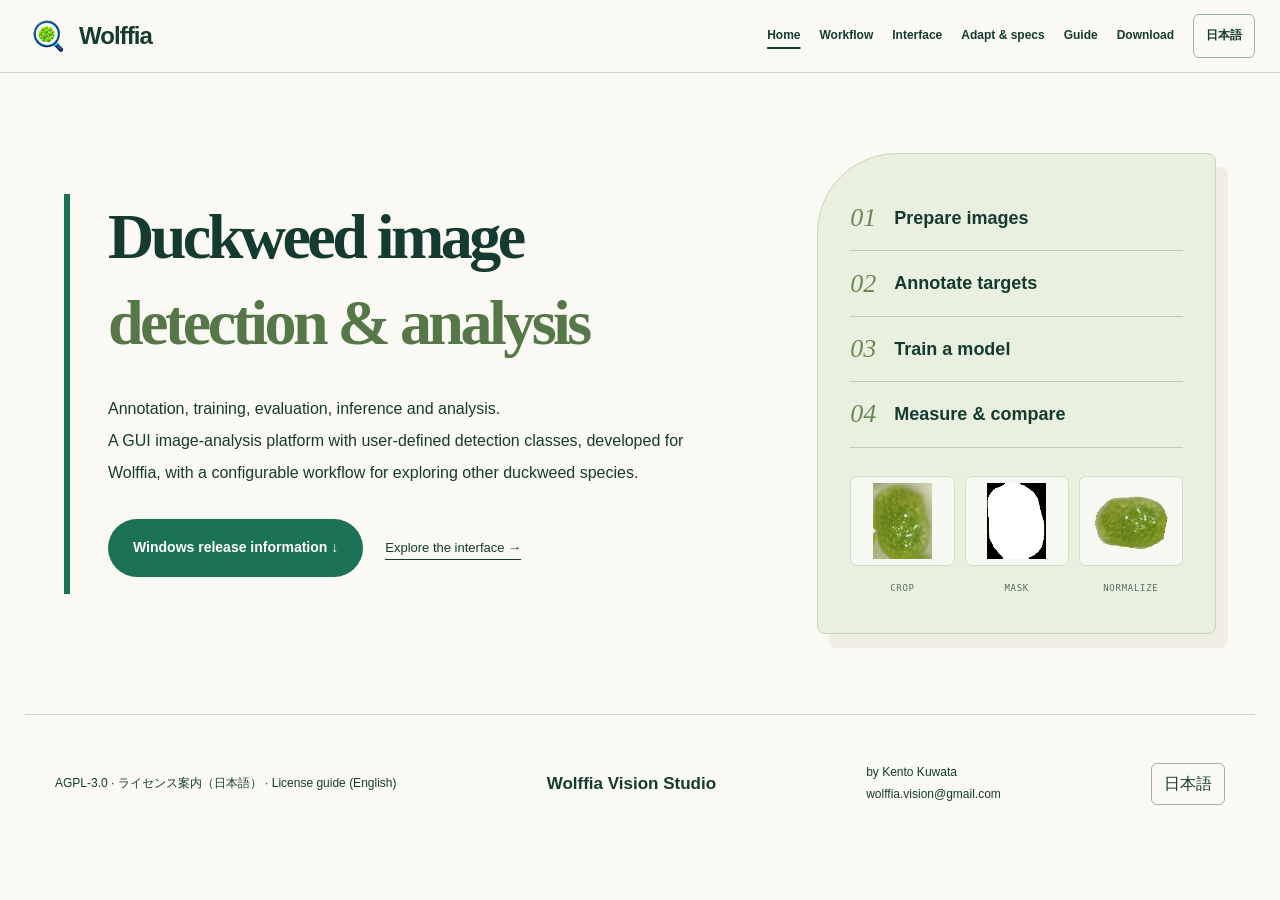
==== commit 81afcfbb: "Add files via upload" ====
--- a/en/index.html
+++ b/en/index.html
@@ -1,5 +1,5 @@
-<!doctype html><html lang="en"><head><meta charset="utf-8"><meta name="viewport" content="width=device-width,initial-scale=1"><title>Wolffia Vision Studio | Annotation, fine-tuning and image analysis</title><meta name="description" content="Annotation, training, evaluation, inference and analysis. A GUI image-analysis platform with user-defined detection classes, developed for Wolffia, with a configurable workflow for exploring other duckweed species."><link rel="canonical" href="https://wolffiavision-code.github.io/wolffia-vision-studio/en/"><link rel="alternate" hreflang="ja" href="https://wolffiavision-code.github.io/wolffia-vision-studio/"><link rel="alternate" hreflang="en" href="https://wolffiavision-code.github.io/wolffia-vision-studio/en/"><link rel="alternate" hreflang="x-default" href="https://wolffiavision-code.github.io/wolffia-vision-studio/"><meta property="og:type" content="website"><meta property="og:title" content="Wolffia Vision Studio | Annotation, fine-tuning and image analysis"><meta property="og:description" content="Annotation, training, evaluation, inference and analysis. A GUI image-analysis platform with user-defined detection classes, developed for Wolffia, with a configurable workflow for exploring other duckweed species."><meta property="og:url" content="https://wolffiavision-code.github.io/wolffia-vision-studio/en/"><meta property="og:image" content="https://wolffiavision-code.github.io/wolffia-vision-studio/assets/icon.png"><meta name="twitter:card" content="summary"><link rel="icon" href="../assets/icon.png"><link rel="stylesheet" href="../style.css"><link rel="stylesheet" href="../enhancements.css"><link rel="stylesheet" href="../editorial.css"><style>.download>div:first-child{display:flex;flex-direction:column;min-width:0}.download>div:first-child>.release-warning{margin-top:auto;border:1px solid #91b99a;border-radius:12px;padding:18px;background:#ffffff0d;color:#f3f6df}.release-warning h3{font-size:1.15rem;margin:0 0 10px}.release-warning p{font-size:.82rem;line-height:1.75;margin:0 0 12px}.release-warning a{text-decoration:underline;font-weight:700;color:#eef6bd}.screenshot-crop{aspect-ratio:auto!important}.screenshot-crop img{transform:none!important;object-fit:contain!important}.lightbox-crop img{transform:none!important}@media(max-width:800px){.download>div:first-child>.release-warning{margin-top:28px}}</style></head><body><a class="skip" href="#main">Skip to content</a><header><a class="brand" href="#page-home" data-route="home"><img src="../assets/icon.png" width="44" height="44" alt=""><span>Wolffia<span class="brand-sub">VISION STUDIO</span></span></a><button class="menu-toggle" aria-expanded="false" aria-controls="main-nav">Menu ☰</button><nav id="main-nav" aria-label="Main navigation"><a href="#page-home" data-route="home">Home</a><a href="#page-workflow" data-route="workflow">Workflow</a><a href="#page-interface" data-route="interface">Interface</a><a href="#page-adapt" data-route="adapt">Adapt & specs</a><a href="#page-guide" data-route="guide">Guide</a><a href="#page-download" data-route="download">Download</a><a class="language-link" href="../" hreflang="ja">日本語</a></nav></header><main id="main"><section class="hero" data-page="home"><div class="hero-copy"><p class="eyebrow">ALL-IN-ONE AI IMAGE WORKFLOW</p><h1>Duckweed image<br><em>detection & analysis</em></h1><p class="lead">Annotation, training, evaluation, inference and analysis. A GUI image-analysis platform with user-defined detection classes, developed for Wolffia, with a configurable workflow for exploring other duckweed species.</p><div class="actions"><a class="primary" href="#page-download" data-route="download">Windows release information ↓</a><a class="text-link" href="#page-interface" data-route="interface">Explore the interface →</a></div><p class="subtle">Version 1.0.0 · 日本語 / English · Local image processing</p></div><aside class="workflow-panel" aria-label="Workflow"><p class="eyebrow">YOUR WORKFLOW</p><ol><li><span>01</span><strong>Prepare images</strong></li><li><span>02</span><strong>Annotate targets</strong></li><li><span>03</span><strong>Train a model</strong></li><li><span>04</span><strong>Measure & compare</strong></li></ol><div class="workflow-specimens"><figure><img src="../assets/workflow/crop.jpg" alt="CROP"><figcaption>CROP</figcaption></figure><figure><img src="../assets/workflow/mask.png" alt="MASK"><figcaption>MASK</figcaption></figure><figure><img src="../assets/workflow/normalized.png" alt="NORMALIZE"><figcaption>NORMALIZE</figcaption></figure></div><p class="specimen-caption">Saved processing stages of the same individual</p></aside></section><section class="intro" id="workflow" data-page="workflow"><p class="eyebrow">01 / WORKSPACES</p><h2>From datasets<br><em>to image analysis</em></h2><div class="steps"><article><span class="step-number">01</span><h3>Prepare data</h3><p>Box/mask annotation, model assistance, class-balancing augmentation and balanced/random splits.</p></article><article><span class="step-number">02</span><h3>Train models</h3><p>Train or fine-tune YOLO, SegFormer and LRASPP-MobileNet. Inspect learning curves, metric slopes, validation results and held-out tests.</p></article><article><span class="step-number">03</span><h3>Extract individuals</h3><p>Still-image and continuous inference, crops, binary masks, RGBA images and orientation normalization.</p></article><article><span class="step-number">04</span><h3>Explore traits</h3><p>Area, ellipse axes, circularity, CSV, distribution HTML, shape sorting and charts.</p></article></div><ol class="flow"><li>Prepare</li><li>Annotate</li><li>Train / fine-tune</li><li>Test</li><li>Infer / classify</li><li>Segment / measure</li><li>CSV / plots</li></ol></section><section class="intro example" id="example" data-page="workflow"><p class="eyebrow">02 / ONE INDIVIDUAL</p><h2>From detection to measurements: one individual</h2><p>Follow individual A through an existing saved processing run.</p><div class="example-grid"><figure><h3>01 Source & detection</h3><div class="example-image"><svg viewBox="0 0 1108 1477" role="img" aria-label="Selected detection box A in the source image"><image href="../assets/workflow/original.jpg" width="1108" height="1477"/><rect x="610" y="539" width="102" height="130" fill="none" stroke="#ffda56" stroke-width="8"/><rect x="610" y="486" width="54" height="48" fill="#ffda56"/><text x="622" y="523" font-size="38" font-weight="bold" fill="#18352b">A</text></svg></div><figcaption>Only box A is displayed using saved detection coordinates.</figcaption></figure><figure><h3>02 Crop</h3><div class="example-image"><img src="../assets/workflow/crop.jpg" alt="Individual cropped from box A" width="102" height="130" loading="lazy"></div><figcaption>Saved crop of box A. The following stages use this same individual.</figcaption></figure><figure><h3>03 Segmentation</h3><div class="example-image"><div class="mask-pair"><img src="../assets/workflow/overlay.jpg" alt="Extracted region shown in red" loading="lazy"><img src="../assets/workflow/mask.png" alt="Binary mask: white foreground, black background" loading="lazy"></div></div><figcaption>Red overlay and binary mask. The white region defines the measurement target.</figcaption></figure><figure><h3>04 Normalize & isolate</h3><div class="example-image"><img src="../assets/workflow/normalized.png" alt="Transparent cutout with the major axis horizontal" width="163" height="141" loading="lazy"></div><figcaption>Rotated by approximately 79.5° to align the major axis. Saved RGBA output.</figcaption></figure></div><div class="measurement"><h3>05 Feature extraction</h3><p>Values from the saved CSV, measured using the orientation-normalized mask.</p><dl><div><dt>Area</dt><dd>10,607 px²</dd></div><div><dt>Ellipse major axis</dt><dd>136.82 px</dd></div><div><dt>Ellipse minor axis</dt><dd>97.81 px</dd></div><div><dt>Major / minor</dt><dd>1.399</dd></div><div><dt>Circularity</dt><dd>0.765</dd></div></dl><p class="fine">Axes are fitted-ellipse diameters. Values in pixels require image-scale calibration before conversion to physical units. Circularity approaches 1 for a circular shape.</p></div><details><summary>Stage correspondence</summary><p>The same detection is linked across stages by the crop manifest and an internal object ID.</p><p>This is a saved processing example, not a 1.0.0 accuracy benchmark.</p></details></section><section class="intro feature-tools" id="annotation-training" data-page="workflow"><p class="eyebrow">03 / BUILD YOUR DATA</p><h2>Annotation and training features</h2><div class="hero-tools" aria-label="Annotation and training feature examples"><article class="tool-preview annotation-preview"><div class="tool-bar"><strong>Annotation</strong><span>Edit boxes and masks</span></div><div class="annotation-layout"><div class="annotation-canvas"><svg viewBox="0 0 1108 1477" role="img" aria-label="Annotation example using the supplied labels"><image href="../assets/annotation-example.png" width="1108" height="1477"/><rect x="422.7" y="964.2" width="119.0" height="82.2" fill="none" stroke="#9453c9" stroke-width="4"/><rect x="357.1" y="645.7" width="105.9" height="111.3" fill="none" stroke="#9453c9" stroke-width="4"/><rect x="628.2" y="905.5" width="109.9" height="127.1" fill="none" stroke="#9453c9" stroke-width="4"/><rect x="543.5" y="928.0" width="90.5" height="107.0" fill="none" stroke="#9453c9" stroke-width="4"/><rect x="593.1" y="596.5" width="86.4" height="111.8" fill="none" stroke="#9453c9" stroke-width="4"/><rect x="461.4" y="668.3" width="120.9" height="84.3" fill="none" stroke="#9453c9" stroke-width="4"/><rect x="680.2" y="726.3" width="107.9" height="99.4" fill="none" stroke="#9453c9" stroke-width="4"/><rect x="715.1" y="980.2" width="81.7" height="124.7" fill="none" stroke="#9453c9" stroke-width="4"/><rect x="806.8" y="819.4" width="120.5" height="77.7" fill="none" stroke="#9453c9" stroke-width="4"/><rect x="725.5" y="1095.6" width="120.4" height="116.6" fill="none" stroke="#9453c9" stroke-width="4"/><rect x="681.8" y="513.7" width="117.5" height="95.8" fill="none" stroke="#9453c9" stroke-width="4"/><rect x="925.0" y="865.7" width="107.7" height="118.5" fill="none" stroke="#9453c9" stroke-width="4"/><rect x="698.0" y="604.5" width="121.9" height="90.4" fill="none" stroke="#9453c9" stroke-width="4"/><rect x="640.0" y="1055.8" width="105.6" height="102.3" fill="none" stroke="#9453c9" stroke-width="4"/><rect x="772.7" y="740.0" width="112.5" height="100.7" fill="none" stroke="#9453c9" stroke-width="4"/><rect x="514.6" y="850.2" width="101.4" height="98.3" fill="none" stroke="#9453c9" stroke-width="4"/><rect x="747.2" y="445.1" width="101.1" height="114.4" fill="none" stroke="#9453c9" stroke-width="4"/><rect x="778.7" y="954.1" width="115.8" height="99.1" fill="none" stroke="#9453c9" stroke-width="4"/><rect x="582.3" y="535.6" width="54.1" height="48.9" fill="none" stroke="#d44747" stroke-width="4"/><rect x="743.5" y="818.4" width="48.5" height="45.6" fill="none" stroke="#008864" stroke-width="4"/><rect x="753.7" y="935.5" width="45.9" height="46.3" fill="none" stroke="#008864" stroke-width="4"/><rect x="762.6" y="856.1" width="50.8" height="44.0" fill="none" stroke="#008864" stroke-width="4"/><rect x="769.4" y="704.9" width="47.6" height="43.9" fill="none" stroke="#008864" stroke-width="4"/><rect x="788.6" y="577.4" width="61.1" height="52.0" fill="none" stroke="#008864" stroke-width="4"/><rect x="455.2" y="911.8" width="49.2" height="48.2" fill="none" stroke="#008864" stroke-width="4"/><rect x="255.5" y="768.7" width="40.1" height="41.0" fill="none" stroke="#008864" stroke-width="4"/><rect x="806.8" y="895.8" width="118.9" height="79.0" fill="none" stroke="#9453c9" stroke-width="4"/><rect x="692.1" y="1178.3" width="52.2" height="51.3" fill="none" stroke="#008864" stroke-width="4"/><rect x="607.8" y="888.8" width="44.7" height="48.5" fill="none" stroke="#008864" stroke-width="4"/><rect x="498.9" y="934.1" width="45.5" height="43.1" fill="none" stroke="#008864" stroke-width="4"/><rect x="767.8" y="898.6" width="43.4" height="43.6" fill="none" stroke="#008864" stroke-width="4"/><rect x="286.5" y="722.6" width="124.8" height="89.7" fill="none" stroke="#9453c9" stroke-width="4"/><rect x="646.5" y="674.0" width="112.6" height="71.2" fill="none" stroke="#008864" stroke-width="4"/><rect x="814.8" y="544.1" width="44.4" height="42.7" fill="none" stroke="#008864" stroke-width="4"/><rect x="439.3" y="731.7" width="39.2" height="38.1" fill="none" stroke="#008864" stroke-width="4"/><rect x="361.3" y="799.8" width="36.4" height="30.7" fill="none" stroke="#008864" stroke-width="4"/><rect x="676.7" y="603.4" width="28.0" height="34.7" fill="none" stroke="#008864" stroke-width="4"/><rect x="925.0" y="849.0" width="33.7" height="32.2" fill="none" stroke="#008864" stroke-width="4"/><rect x="267.6" y="644.4" width="92.3" height="106.4" fill="none" stroke="#008864" stroke-width="4"/><rect x="267.5" y="644.8" width="92.3" height="105.9" fill="none" stroke="#9453c9" stroke-width="4"/><rect x="193.5" y="639.2" width="81.9" height="125.3" fill="none" stroke="#008864" stroke-width="4"/><rect x="378.1" y="818.3" width="85.9" height="84.6" fill="none" stroke="#9453c9" stroke-width="4"/><rect x="458.7" y="803.8" width="91.2" height="107.1" fill="none" stroke="#9453c9" stroke-width="4"/><rect x="513.0" y="576.4" width="107.1" height="97.8" fill="none" stroke="#9453c9" stroke-width="4"/></svg><span class="cursor-cross">＋</span></div><ul class="annotation-list"><li><i style="background:#008864"></i>0 vegetative <b>19</b></li><li><i style="background:#9453c9"></i>1 flowering <b>24</b></li><li><i style="background:#d44747"></i>2 dead <b>1</b></li></ul></div><p>Supplied boxes are shown with class colors. The GUI supports selection, resizing, class changes and assisted labeling.</p></article><article class="tool-preview training-preview"><div class="tool-bar"><strong>Training progress</strong><span>Switch displayed metrics</span></div><div class="metric-pills"><b>train loss</b><span>val loss</span><span>precision</span><span>recall</span><span>mAP</span></div><svg class="training-chart" viewBox="0 0 460 220" role="img" aria-label="Illustrative training-curve display; not measured values"><path d="M48 20V180H438" fill="none" stroke="#9cae9f"/><path d="M48 46 C110 73 140 88 190 112 S300 151 438 166" fill="none" stroke="#246e49" stroke-width="5"/><path d="M48 59 C105 76 145 99 196 119 S307 145 438 157" fill="none" stroke="#de8d35" stroke-width="5" stroke-dasharray="10 7"/><g fill="#607565" font-size="12"><text x="52" y="207">epoch 1</text><text x="382" y="207">epoch N</text></g></svg><div class="chart-key"><span><i class="train-line"></i>train</span><span><i class="val-line"></i>validation</span></div><p>Inspect logs and curves in the GUI; configure early stopping, optimizer and training conditions. This diagram shows the interface concept, not performance data.</p></article></div></section><section class="screens" id="screens" data-page="interface"><p class="eyebrow">04 / INSIDE THE APP</p><h2>Application interface</h2><p>Actual 1.0.0 screenshots. Click to enlarge. Detailed screens for all four spaces are in preparation. See the sample workflow above for a linked processing example.</p><div class="gallery"><figure class="gallery-card"><button class="zoom" data-full="../assets/home_en.png" aria-label="Home — Enlarge image"><span class="screenshot-crop"><img src="../assets/home_en.png" alt="Actual home screen with four spaces." loading="lazy" width="1570" height="1002"></span><span>Home ↗</span></button><figcaption>Actual home screen with four spaces.</figcaption></figure><figure class="gallery-card"><button class="zoom" data-full="../assets/workspace_en.png" aria-label="Inference space — Enlarge image"><span class="screenshot-crop"><img src="../assets/workspace_en.png" alt="Task selection in the inference space." loading="lazy" width="1570" height="1002"></span><span>Inference space ↗</span></button><figcaption>Task selection in the inference space.</figcaption></figure><figure class="gallery-card"><button class="zoom" data-full="../assets/yolo_en.png" aria-label="YOLO controls — Enlarge image"><span class="screenshot-crop"><img src="../assets/yolo_en.png" alt="Input, parameter and display areas, not an accuracy evaluation." loading="lazy" width="1570" height="1002"></span><span>YOLO controls ↗</span></button><figcaption>Input, parameter and display areas, not an accuracy evaluation.</figcaption></figure></div></section><section class="chart-feature intro" id="charts" data-page="workflow"><div><p class="eyebrow">COMPARE YOUR DATA</p><h2>From CSV files<br><em>to charts & tables.</em></h2><p>Add multiple files, choose columns and groups, and explore distributions and relationships. Save figures, tables and a self-contained HTML report.</p></div><div class="chart-options"><article><span>01</span><h3>Distributions</h3><p>Histogram · density · ECDF · box · strip plots</p></article><article><span>02</span><h3>Relationships</h3><p>Scatter · trend line · log axes · correlation heatmap</p></article><article><span>03</span><h3>Summaries</h3><p>Mean ± SD · descriptive statistics</p></article></div></section><section class="intro" id="custom" data-page="adapt"><p class="eyebrow">05 / ADAPT TO YOUR IMAGES</p><h2>Custom classes and fine-tuning</h2><p>Define YOLO class names and box labels, then train on your own images. The standard example uses vegetative, flowering and dead.</p><pre class="yaml"><code>nc: 3
+<!doctype html><html lang="en"><head><meta charset="utf-8"><meta name="viewport" content="width=device-width,initial-scale=1"><title>Wolffia Vision Studio | Annotation, fine-tuning and image analysis</title><meta name="description" content="Annotation, training, evaluation, inference and analysis. A GUI image-analysis platform with user-defined detection classes, developed for Wolffia, with a configurable workflow for exploring other duckweed species."><meta property="og:type" content="website"><meta property="og:title" content="Wolffia Vision Studio | Annotation, fine-tuning and image analysis"><meta property="og:description" content="Annotation, training, evaluation, inference and analysis. A GUI image-analysis platform with user-defined detection classes, developed for Wolffia, with a configurable workflow for exploring other duckweed species."><meta name="twitter:card" content="summary"><link rel="icon" href="../assets/icon.png"><link rel="stylesheet" href="../style.css"><link rel="stylesheet" href="../enhancements.css"><link rel="stylesheet" href="../editorial.css"><style>.download>div:first-child{display:flex;flex-direction:column;min-width:0}.download>div:first-child>.release-warning{margin-top:auto;border:1px solid #91b99a;border-radius:12px;padding:18px;background:#ffffff0d;color:#f3f6df}.release-warning h3{font-size:1.15rem;margin:0 0 10px}.release-warning p{font-size:.82rem;line-height:1.75;margin:0 0 12px}.release-warning a{text-decoration:underline;font-weight:700;color:#eef6bd}.screenshot-crop{aspect-ratio:auto!important}.screenshot-crop img{transform:none!important;object-fit:contain!important}.lightbox-crop img{transform:none!important}@media(max-width:800px){.download>div:first-child>.release-warning{margin-top:28px}}</style><link rel="canonical" href="https://wolffiavision-code.github.io/wolffia-vision-studio/en/"><meta property="og:url" content="https://wolffiavision-code.github.io/wolffia-vision-studio/en/"><meta property="og:image" content="https://wolffiavision-code.github.io/wolffia-vision-studio/assets/icon.png"></head><body><a class="skip" href="#main">Skip to content</a><header><a class="brand" href="#page-home" data-route="home"><img src="../assets/icon.png" width="44" height="44" alt=""><span>Wolffia</span></a><button class="menu-toggle" aria-expanded="false" aria-controls="main-nav">Menu ☰</button><nav id="main-nav" aria-label="Main navigation"><a href="#page-home" data-route="home">Home</a><a href="#page-workflow" data-route="workflow">Workflow</a><a href="#page-interface" data-route="interface">Interface</a><a href="#page-adapt" data-route="adapt">Adapt & specs</a><a href="#page-guide" data-route="guide">Guide</a><a href="#page-download" data-route="download">Download</a><a class="language-link" href="../" hreflang="ja">日本語</a></nav></header><main id="main"><section class="hero" data-page="home"><div class="hero-copy"><h1>Duckweed image<br><em>detection & analysis</em></h1><p class="lead">Annotation, training, evaluation, inference and analysis.<br>A GUI image-analysis platform with user-defined detection classes, developed for Wolffia, with a configurable workflow for exploring other duckweed species.</p><div class="actions"><a class="primary" href="#page-download" data-route="download">Windows release information ↓</a><a class="text-link" href="#page-interface" data-route="interface">Explore the interface →</a></div><p class="subtle">Version 1.0.0 · 日本語 / English · Local image processing</p></div><aside class="workflow-panel" aria-label="Workflow"><ol><li><span>01</span><strong>Prepare images</strong></li><li><span>02</span><strong>Annotate targets</strong></li><li><span>03</span><strong>Train a model</strong></li><li><span>04</span><strong>Measure & compare</strong></li></ol><div class="workflow-specimens"><figure><img src="../assets/workflow/crop.jpg" alt="CROP"><figcaption>CROP</figcaption></figure><figure><img src="../assets/workflow/mask.png" alt="MASK"><figcaption>MASK</figcaption></figure><figure><img src="../assets/workflow/normalized.png" alt="NORMALIZE"><figcaption>NORMALIZE</figcaption></figure></div><p class="specimen-caption">Saved processing stages of the same individual</p></aside></section><section class="intro" id="workflow" data-page="workflow"><h2>From datasets<br><em>to image analysis</em></h2><div class="steps"><article><span class="step-number">01</span><h3>Prepare data</h3><p>Box/mask annotation, model assistance, class-balancing augmentation and balanced/random splits.</p></article><article><span class="step-number">02</span><h3>Train models</h3><p>Train or fine-tune YOLO, SegFormer and LRASPP-MobileNet.<br>Inspect learning curves, metric slopes, validation results and held-out tests.</p></article><article><span class="step-number">03</span><h3>Extract individuals</h3><p>Still-image and continuous inference, crops, binary masks, RGBA images and orientation normalization.</p></article><article><span class="step-number">04</span><h3>Explore traits</h3><p>Area, ellipse axes, circularity, CSV, distribution HTML, shape sorting and charts.</p></article></div></section><section class="intro example" id="example" data-page="workflow"><h2>From detection to measurements: one individual</h2><p>Follow individual A through an existing saved processing run.</p><div class="example-grid"><figure><h3>01 Source & detection</h3><div class="example-image"><svg viewBox="0 0 1108 1477" role="img" aria-label="Selected detection box A in the source image"><image href="../assets/workflow/original.jpg" width="1108" height="1477"/><rect x="610" y="539" width="102" height="130" fill="none" stroke="#ffda56" stroke-width="8"/><rect x="610" y="486" width="54" height="48" fill="#ffda56"/><text x="622" y="523" font-size="38" font-weight="bold" fill="#18352b">A</text></svg></div><figcaption>Only box A is displayed using saved detection coordinates.</figcaption></figure><figure><h3>02 Crop</h3><div class="example-image"><img src="../assets/workflow/crop.jpg" alt="Individual cropped from box A" width="102" height="130" loading="lazy"></div><figcaption>Saved crop of box A. The following stages use this same individual.</figcaption></figure><figure><h3>03 Segmentation</h3><div class="example-image"><div class="mask-pair"><img src="../assets/workflow/overlay.jpg" alt="Extracted region shown in red" loading="lazy"><img src="../assets/workflow/mask.png" alt="Binary mask: white foreground, black background" loading="lazy"></div></div><figcaption>Red overlay and binary mask. The white region defines the measurement target.</figcaption></figure><figure><h3>04 Normalize & isolate</h3><div class="example-image"><img src="../assets/workflow/normalized.png" alt="Transparent cutout with the major axis horizontal" width="163" height="141" loading="lazy"></div><figcaption>Rotated by approximately 79.5° to align the major axis. Saved RGBA output.</figcaption></figure></div><div class="measurement"><h3>05 Feature extraction</h3><p>Values from the saved CSV, measured using the orientation-normalized mask.</p><dl><div><dt>Area</dt><dd>10,607 px²</dd></div><div><dt>Ellipse major axis</dt><dd>136.82 px</dd></div><div><dt>Ellipse minor axis</dt><dd>97.81 px</dd></div><div><dt>Major / minor</dt><dd>1.399</dd></div><div><dt>Circularity</dt><dd>0.765</dd></div></dl><p class="fine">Axes are fitted-ellipse diameters.<br>Values in pixels require image-scale calibration before conversion to physical units.<br>Circularity approaches 1 for a circular shape.</p></div><details><summary>Stage correspondence</summary><p>The same detection is linked across stages by the crop manifest and an internal object ID.</p><p>This is a saved processing example, not a 1.0.0 accuracy benchmark.</p></details></section><section class="intro feature-tools" id="annotation-training" data-page="workflow"><h2>Annotation and training features</h2><div class="hero-tools" aria-label="Annotation and training feature examples"><article class="tool-preview annotation-preview"><div class="tool-bar"><strong>Annotation</strong></div><div class="annotation-layout"><div class="annotation-canvas"><svg viewBox="0 0 1108 1477" role="img" aria-label="Annotation example using the supplied labels"><image href="../assets/annotation-example.png" width="1108" height="1477"/><rect x="422.7" y="964.2" width="119.0" height="82.2" fill="none" stroke="#9453c9" stroke-width="4"/><rect x="357.1" y="645.7" width="105.9" height="111.3" fill="none" stroke="#9453c9" stroke-width="4"/><rect x="628.2" y="905.5" width="109.9" height="127.1" fill="none" stroke="#9453c9" stroke-width="4"/><rect x="543.5" y="928.0" width="90.5" height="107.0" fill="none" stroke="#9453c9" stroke-width="4"/><rect x="593.1" y="596.5" width="86.4" height="111.8" fill="none" stroke="#9453c9" stroke-width="4"/><rect x="461.4" y="668.3" width="120.9" height="84.3" fill="none" stroke="#9453c9" stroke-width="4"/><rect x="680.2" y="726.3" width="107.9" height="99.4" fill="none" stroke="#9453c9" stroke-width="4"/><rect x="715.1" y="980.2" width="81.7" height="124.7" fill="none" stroke="#9453c9" stroke-width="4"/><rect x="806.8" y="819.4" width="120.5" height="77.7" fill="none" stroke="#9453c9" stroke-width="4"/><rect x="725.5" y="1095.6" width="120.4" height="116.6" fill="none" stroke="#9453c9" stroke-width="4"/><rect x="681.8" y="513.7" width="117.5" height="95.8" fill="none" stroke="#9453c9" stroke-width="4"/><rect x="925.0" y="865.7" width="107.7" height="118.5" fill="none" stroke="#9453c9" stroke-width="4"/><rect x="698.0" y="604.5" width="121.9" height="90.4" fill="none" stroke="#9453c9" stroke-width="4"/><rect x="640.0" y="1055.8" width="105.6" height="102.3" fill="none" stroke="#9453c9" stroke-width="4"/><rect x="772.7" y="740.0" width="112.5" height="100.7" fill="none" stroke="#9453c9" stroke-width="4"/><rect x="514.6" y="850.2" width="101.4" height="98.3" fill="none" stroke="#9453c9" stroke-width="4"/><rect x="747.2" y="445.1" width="101.1" height="114.4" fill="none" stroke="#9453c9" stroke-width="4"/><rect x="778.7" y="954.1" width="115.8" height="99.1" fill="none" stroke="#9453c9" stroke-width="4"/><rect x="582.3" y="535.6" width="54.1" height="48.9" fill="none" stroke="#d44747" stroke-width="4"/><rect x="743.5" y="818.4" width="48.5" height="45.6" fill="none" stroke="#008864" stroke-width="4"/><rect x="753.7" y="935.5" width="45.9" height="46.3" fill="none" stroke="#008864" stroke-width="4"/><rect x="762.6" y="856.1" width="50.8" height="44.0" fill="none" stroke="#008864" stroke-width="4"/><rect x="769.4" y="704.9" width="47.6" height="43.9" fill="none" stroke="#008864" stroke-width="4"/><rect x="788.6" y="577.4" width="61.1" height="52.0" fill="none" stroke="#008864" stroke-width="4"/><rect x="455.2" y="911.8" width="49.2" height="48.2" fill="none" stroke="#008864" stroke-width="4"/><rect x="255.5" y="768.7" width="40.1" height="41.0" fill="none" stroke="#008864" stroke-width="4"/><rect x="806.8" y="895.8" width="118.9" height="79.0" fill="none" stroke="#9453c9" stroke-width="4"/><rect x="692.1" y="1178.3" width="52.2" height="51.3" fill="none" stroke="#008864" stroke-width="4"/><rect x="607.8" y="888.8" width="44.7" height="48.5" fill="none" stroke="#008864" stroke-width="4"/><rect x="498.9" y="934.1" width="45.5" height="43.1" fill="none" stroke="#008864" stroke-width="4"/><rect x="767.8" y="898.6" width="43.4" height="43.6" fill="none" stroke="#008864" stroke-width="4"/><rect x="286.5" y="722.6" width="124.8" height="89.7" fill="none" stroke="#9453c9" stroke-width="4"/><rect x="646.5" y="674.0" width="112.6" height="71.2" fill="none" stroke="#008864" stroke-width="4"/><rect x="814.8" y="544.1" width="44.4" height="42.7" fill="none" stroke="#008864" stroke-width="4"/><rect x="439.3" y="731.7" width="39.2" height="38.1" fill="none" stroke="#008864" stroke-width="4"/><rect x="361.3" y="799.8" width="36.4" height="30.7" fill="none" stroke="#008864" stroke-width="4"/><rect x="676.7" y="603.4" width="28.0" height="34.7" fill="none" stroke="#008864" stroke-width="4"/><rect x="925.0" y="849.0" width="33.7" height="32.2" fill="none" stroke="#008864" stroke-width="4"/><rect x="267.6" y="644.4" width="92.3" height="106.4" fill="none" stroke="#008864" stroke-width="4"/><rect x="267.5" y="644.8" width="92.3" height="105.9" fill="none" stroke="#9453c9" stroke-width="4"/><rect x="193.5" y="639.2" width="81.9" height="125.3" fill="none" stroke="#008864" stroke-width="4"/><rect x="378.1" y="818.3" width="85.9" height="84.6" fill="none" stroke="#9453c9" stroke-width="4"/><rect x="458.7" y="803.8" width="91.2" height="107.1" fill="none" stroke="#9453c9" stroke-width="4"/><rect x="513.0" y="576.4" width="107.1" height="97.8" fill="none" stroke="#9453c9" stroke-width="4"/></svg><span class="cursor-cross">＋</span></div><ul class="annotation-list"><li><i style="background:#008864"></i>0 vegetative <b>19</b></li><li><i style="background:#9453c9"></i>1 flowering <b>24</b></li><li><i style="background:#d44747"></i>2 dead <b>1</b></li></ul></div><p>Supplied boxes are shown with class colors.<br>Press C to cycle the class ID for the next newly created box.<br>Existing boxes can be changed from the item list.<br>All-image assistance saves each image incrementally.</p></article><article class="tool-preview training-preview"><div class="tool-bar"><strong>Training progress</strong></div><div class="metric-pills"><b>train loss</b><span>val loss</span><span>precision</span><span>recall</span><span>mAP</span></div><svg class="training-chart" viewBox="0 0 460 220" role="img" aria-label="Illustrative training-curve display; not measured values"><path d="M48 20V180H438" fill="none" stroke="#9cae9f"/><path d="M48 46 C110 73 140 88 190 112 S300 151 438 166" fill="none" stroke="#246e49" stroke-width="5"/><path d="M48 59 C105 76 145 99 196 119 S307 145 438 157" fill="none" stroke="#de8d35" stroke-width="5" stroke-dasharray="10 7"/><g fill="#607565" font-size="12"><text x="52" y="207">epoch 1</text><text x="382" y="207">epoch N</text></g></svg><div class="chart-key"><span><i class="train-line"></i>train</span><span><i class="val-line"></i>validation</span></div><p>Inspect logs and curves in the GUI; configure early stopping, optimizer and training conditions.<br>This diagram shows the interface concept, not performance data.</p></article></div></section><section class="screens" id="screens" data-page="interface"><h2>Application interface</h2><p>Actual 1.0.0 screens.<br>Click to enlarge.<br>Home, workspace selection and YOLO controls are shown here; annotation and training examples are included in the workflow view.</p><div class="gallery"><figure class="gallery-card"><button class="zoom" data-full="../assets/home_en.png" aria-label="Home — Enlarge image"><span class="screenshot-crop"><img src="../assets/home_en.png" alt="Actual home screen with four spaces." loading="lazy" width="1570" height="1002"></span><span>Home ↗</span></button></figure><figure class="gallery-card"><button class="zoom" data-full="../assets/workspace_en.png" aria-label="Inference space — Enlarge image"><span class="screenshot-crop"><img src="../assets/workspace_en.png" alt="Task selection in the inference space." loading="lazy" width="1570" height="1002"></span><span>Inference space ↗</span></button></figure><figure class="gallery-card"><button class="zoom" data-full="../assets/yolo_en.png" aria-label="YOLO controls — Enlarge image"><span class="screenshot-crop"><img src="../assets/yolo_en.png" alt="Input, parameter and display areas, not an accuracy evaluation." loading="lazy" width="1570" height="1002"></span><span>YOLO controls ↗</span></button></figure></div></section><section class="chart-feature intro" id="charts" data-page="workflow"><div><h2>From CSV files<br><em>to charts & tables.</em></h2><p>Add multiple files, choose columns and groups, and explore distributions and relationships.<br>Save figures, tables and a self-contained HTML report.</p></div><div class="chart-options"><article><span>01</span><h3>Distributions</h3><p>Histogram · density · ECDF · box · strip plots</p></article><article><span>02</span><h3>Relationships</h3><p>Scatter · trend line · log axes · correlation heatmap</p></article><article><span>03</span><h3>Summaries</h3><p>Mean ± SD · descriptive statistics</p></article></div></section><section class="intro" id="custom" data-page="adapt"><h2>Custom classes and fine-tuning</h2><p>Define YOLO class names and box labels, then train on your own images.<br>The standard example uses vegetative, flowering and dead.</p><pre class="yaml"><code>nc: 3
 names:
   - vegetative
   - flowering
-  - dead</code></pre><p class="notice">Changing YAML alone does not teach a model new classes. Annotated data and training are required. Match inference YAML class IDs and their order to the trained model; automatic consistency checking does not cover every combination.</p><h3>GUI Fine-Tuning</h3><p>Adapt existing weights to explore differences in species, strains, magnification, lighting or backgrounds. Updates do not guarantee improved accuracy: evaluate on held-out test data. Current segmentation is binary target/background, not multiclass mask training.</p><div class="scope"><article><h3>Implemented / checked</h3><p>GUI construction, data preparation and selected self-tests, not independent accuracy or complete cross-PC evaluation.</p></article><article><h3>Applying the workflow to other duckweeds</h3><p>The same detection, segmentation and measurement workflow may be applicable to Wolffiella, Lemna, Spirodela and Landoltia with suitable annotated data and models. Direct transfer of the supplied models and accuracy on these genera are not validated.</p></article><article><h3>In preparation</h3><p>Custom domain, binary hosting, detailed screens for all four spaces and independent accuracy evaluation.</p></article></div></section><section class="intro" id="spec" data-page="adapt"><h2>Technical scope and specifications</h2><div class="table-wrap" tabindex="0" role="region" aria-label="Specifications"><table><thead><tr><th>Item</th><th>Verified scope</th></tr></thead><tbody><tr><th scope="row">OS / runtime</th><td>Windows x64 application built and self-tested on the development PC. Other Windows versions and Python-free PCs remain unverified.</td></tr><tr><th scope="row">CPU / GPU</th><td>CPU or compatible NVIDIA CUDA GPU selection. Build: PyTorch 2.12.1+cu126. Recommended RAM/VRAM and minimum driver versions are not established.</td></tr><tr><th scope="row">Storage</th><td>See the release information below for setup size. Allow extra space for installation, models, outputs and training.</td></tr><tr><th scope="row">Input images</th><td>JPG/JPEG, PNG, BMP, TIFF, WEBP. HEIC/HEIF depend on an additional decoder. Full format coverage in the EXE is not verified.</td></tr><tr><th scope="row">Annotation</th><td>YOLO: images and labels, matching TXT names (class_id, x_center, y_center, width, height; coordinates normalized 0–1). Masks: images and masks with matching PNG names.</td></tr><tr><th scope="row">Models</th><td>YOLO .pt and app-compatible SegFormer-B0 / LRASPP-MobileNetV3 checkpoints, not arbitrary architectures.</td></tr><tr><th scope="row">Outputs</th><td>Detection/crop images, masks, Original / Overlay / Mask / RGBA montages, normalize images, CSV, NPZ, JSON and distribution HTML, depending on the task.</td></tr><tr><th scope="row">Evaluation</th><td>YOLO: TP, FP, FN, WC (wrong class), precision, recall, F1, error rate and confusion matrices. Error rate=(FP+FN+WC)/(TP+FP+FN+WC). Training mAP and test-workspace metrics are distinct. No public accuracy benchmark is available.</td></tr><tr><th scope="row">Processing / network</th><td>Image processing runs locally. Model retrieval may use the network; all dependency communication has not been audited. This website has no image-upload feature.</td></tr><tr><th scope="row">Shape sorting</th><td>MF: mother-frond candidate; DF: daughter-frond candidate; Edge: truncated/non-elliptical candidate. Latest source uses PCA, 1–3 groups and ellipse agreement with per-image HTML audits, not biological identification.</td></tr></tbody></table></div></section><section class="intro" id="guide" data-page="guide"><h2>Getting started</h2><ol class="instructions"><li><h3>Check availability</h3><p>The public binary URL is not set. Once available, verify the version and SHA-256.</p></li><li><h3>Install and launch</h3><p>Run Setup.exe and choose a location. Open Japanese or English from the Start menu.</p></li><li><h3>Try a sample</h3><p>Open Inference / Processing → YOLO. Select images, weights and matching YAML, run and inspect results.</p></li></ol><p>Back up presets, added models and results before updating; review the change log and repeat a known sample afterward.</p></section><section class="download" id="download" data-page="download"><div><p class="eyebrow">WINDOWS / DESKTOP</p><h2>Try the Windows app</h2><p>Initial release · 1.0.0</p><p>A Windows application that processes images on your computer.</p><aside class="release-warning"><h3>⚠ Windows protection warnings</h3><p>This release is unsigned. Windows may show a protection warning. Verify the official source and SHA-256 and scan the file. Only if you trust it, choose More info → Run anyway. Do not run it if a threat is detected or the hash differs. Do not disable protection or add exclusions. Contact your administrator if policy prevents execution.</p><a href="../WARNINGS_EN.txt">Read the full safety notice</a></aside></div><div class="download-card"><span class="release-label">Initial release</span><h3>Wolffia Vision Studio</h3><a id="download-link" class="primary" hidden>Download setup ↓</a><button id="download-pending" class="primary" disabled>Not available yet</button><p id="release-reason">Download will be available when hosting is configured.</p><a id="source-link" class="text-link" hidden>Source code ↗</a><dl id="release-details"></dl><p id="release-hash" class="fine"></p><p class="fine">Unsigned release. See the release notes for the scope of verification.</p></div></section><section class="intro" id="dataset-request" data-page="guide"><p class="eyebrow">DATASET ACCESS</p><h2>Request training data</h2><p>Submit a request through the form. Approved applicants receive download details and a password separately.</p><a class="primary" id="external-form" hidden rel="noopener" target="_blank">Open request form ↗</a><p id="form-pending">The form is not configured yet. No request is sent from this page.</p></section><section class="faq" id="docs" data-page="guide"><h2>Guidance and FAQ</h2><p>This public getting-started page is accompanied by the <a href="../README_EN.md">English README</a>, <a href="../README.md">Japanese README</a>, warnings and license guides. Word manuals and the development report will be published after disclosure review.</p><details><summary>Do I need programming knowledge?</summary><p>Routine workflows use the GUI. Setup, model/data preparation and troubleshooting may require technical assistance.</p></details><details><summary>Do I need a GPU?</summary><p>CPU is selectable. Runtime depends on the model, image size and computer; no throughput guarantee is provided.</p></details><details><summary>Can I train on my own images or add classes?</summary><p>YOLO supports class names, box labels and training data for custom training. Editing YAML alone is insufficient. Masks are currently binary.</p></details><details><summary>Can I use plants other than Wolffia?</summary><p>Potentially. Annotate target-species images with boxes or masks; for YOLO, configure dataset paths and class names in YAML, then train or fine-tune. Define imaging conditions and how roots/fronds are labeled, and evaluate on held-out images. Editing YAML alone does not teach new species or classes.</p></details><details><summary>Where are results saved?</summary><p>In the local output folder selected for each task. Routine inference and analysis are grouped under output/practice/run_timestamp with 01_yolo, 02_crops, 03_segmentation and 04_features&analysis. Training logs and data.yaml stay in each fine-tune folder; test output can be placed beside weights in that training folder. Producing output does not establish correctness.</p></details><details><summary>How are MF and Edge distinguished?</summary><p>Not by elongation alone. Latest source compares masks with complete fitted ellipses. Segmentation errors also reduce agreement, so inspect the images and audit.</p></details><h3>Website change log</h3><p>2026-10-23: Reorganized the long single page into six switchable views and documented class balancing, balanced splitting, training trends, RGBA previews and chart-specific options.</p></section><section class="intro" id="about" data-page="guide"><p class="eyebrow">ABOUT & RESOURCES</p><h2>Developer and licenses</h2><p>Developed by Kento Kuwata. A Windows application originally developed for Wolffia image analysis.</p><h3>Separate software, models and data</h3><p>Application source is prepared under AGPL-3.0. Third-party libraries retain their licenses. Models, samples and training images need separate terms and redistribution checks; do not infer them from the software license.</p><h3>Other duckweed image-processing technologies</h3><p>Explore other tools for duckweed and plant image analysis. Visit each project to see its workflows and usage.</p><ul><li><a href="https://github.com/SamOliveiraLab/Deepweed">Deepweed ↗</a> — Duckweed segmentation, tracking and growth analysis.</li><li><a href="https://github.com/danforthcenter/plantcv">PlantCV ↗</a> — Plant phenotyping image analysis.</li></ul></section><footer><p><a href="../LICENSE">AGPL-3.0</a> · <a href="../LICENSE_JA.md">ライセンス案内（日本語）</a> · <a href="../LICENSE_EN.md">License guide (English)</a></p><div class="brand">Wolffia Vision Studio</div><p>by Kento Kuwata<br><a href="mailto:wolffia.vision@gmail.com">wolffia.vision@gmail.com</a></p><a class="language-link" href="../">日本語</a></footer></main><dialog id="lightbox" aria-label="Enlarge image"><button id="close-lightbox">Close ×</button><div class="lightbox-crop"><img id="lightbox-image" alt=""></div><p id="lightbox-caption"></p></dialog><script src="../app.js" defer></script><script>fetch('../form-config.json').then(r=>r.json()).then(c=>{if(!c.form_url)return;const u=new URL(c.form_url);if(u.protocol!=='https:'||u.username||u.password)return;if(!['forms.gle','docs.google.com','script.google.com'].includes(u.hostname))return;const a=document.querySelector('#external-form');a.href=u.href;a.hidden=false;document.querySelector('#form-pending').hidden=true;}).catch(()=>{});</script></body></html>+  - dead</code></pre><p class="notice">Changing YAML alone does not teach a model new classes.<br>Annotated data and training are required.<br>Match inference YAML class IDs and their order to the trained model; automatic consistency checking does not cover every combination.</p><h3>GUI Fine-Tuning</h3><p>Adapt existing weights to explore differences in species, strains, magnification, lighting or backgrounds.<br>Updates do not guarantee improved accuracy: evaluate on held-out test data.<br>Current segmentation is binary target/background, not multiclass mask training.</p><div class="scope"><article><h3>Implemented / checked</h3><p>GUI construction, data preparation, frozen self-test and isolated installer checks are complete; these do not replace independent accuracy or full cross-PC evaluation.</p></article><article><h3>Applying the workflow to other duckweeds</h3><p>The same detection, segmentation and measurement workflow may be applicable to Wolffiella, Lemna, Spirodela and Landoltia with suitable annotated data and models.<br>Direct transfer of the supplied models and accuracy on these genera are not validated.</p></article><article><h3>Validation scope</h3><p>The Windows x64 package and principal workflows are checked.<br>Evaluate accuracy for each species and imaging condition with independent test data.</p></article></div></section><section class="intro" id="spec" data-page="adapt"><h2>Technical scope and specifications</h2><div class="table-wrap" tabindex="0" role="region" aria-label="Specifications"><table><thead><tr><th>Item</th><th>Verified scope</th></tr></thead><tbody><tr><th scope="row">OS / runtime</th><td>Windows x64 application built and self-tested on the development PC. Other Windows versions and Python-free PCs remain unverified.</td></tr><tr><th scope="row">CPU / GPU</th><td>CPU or compatible NVIDIA CUDA GPU selection. Build: PyTorch 2.12.1+cu126. Recommended RAM/VRAM and minimum driver versions are not established.</td></tr><tr><th scope="row">Storage</th><td>See the release information below for setup size. Allow extra space for installation, models, outputs and training.</td></tr><tr><th scope="row">Input images</th><td>JPG/JPEG, PNG, BMP, TIFF, WEBP. HEIC/HEIF depend on an additional decoder. Full format coverage in the EXE is not verified.</td></tr><tr><th scope="row">Annotation</th><td>YOLO: images and labels, matching TXT names (class_id, x_center, y_center, width, height; coordinates normalized 0–1). Masks: images and masks with matching PNG names.</td></tr><tr><th scope="row">Models</th><td>YOLO .pt and app-compatible SegFormer-B0 / LRASPP-MobileNetV3 checkpoints, not arbitrary architectures.</td></tr><tr><th scope="row">Outputs</th><td>Detection/crop images, masks, Original / Overlay / Mask / RGBA montages, normalize images, CSV, NPZ, JSON and distribution HTML, depending on the task.</td></tr><tr><th scope="row">Evaluation</th><td>YOLO: TP, FP, FN, WC (wrong class), precision, recall, F1, error rate and confusion matrices. Error rate=(FP+FN+WC)/(TP+FP+FN+WC). Training mAP and test-workspace metrics are distinct. No public accuracy benchmark is available.</td></tr><tr><th scope="row">Processing / network</th><td>Image processing runs locally. Model retrieval may use the network; all dependency communication has not been audited. This website has no image-upload feature.</td></tr><tr><th scope="row">Shape sorting</th><td>MF: mother-frond candidate; DF: daughter-frond candidate; Edge: truncated/non-elliptical candidate. Latest source uses PCA, 1–3 groups and ellipse agreement with per-image HTML audits, not biological identification.</td></tr></tbody></table></div></section><section class="intro" id="guide" data-page="guide"><h2>Getting started</h2><ol class="instructions"><li><h3>Check the release</h3><p>Confirm version, size and SHA-256 in the download view, then verify the downloaded file against the same hash.</p></li><li><h3>Install and launch</h3><p>Run Setup.exe and choose a location. Open Japanese or English from the Start menu.</p></li><li><h3>Try a sample</h3><p>Open Inference / Processing → YOLO.<br>Select images, weights and matching YAML, run and inspect results.</p></li></ol><p>Back up presets, added models and results before updating; review the change log and repeat a known sample afterward.</p></section><section class="download" id="download" data-page="download"><div><h2>Try the Windows app</h2><p>Initial release · 1.0.0</p><p>A Windows application that processes images on your computer.</p><aside class="release-warning"><h3>⚠ Windows protection warnings</h3><p>This release is unsigned. Windows may show a protection warning. Verify the official source and SHA-256 and scan the file. Only if you trust it, choose More info → Run anyway. Do not run it if a threat is detected or the hash differs. Do not disable protection or add exclusions. Contact your administrator if policy prevents execution.</p><a href="../WARNINGS_EN.txt">Read the full safety notice</a></aside></div><div class="download-card"><span class="release-label">Initial release</span><h3>Wolffia Vision Studio</h3><a id="download-link" class="primary" hidden>Download setup ↓</a><button id="download-pending" class="primary" disabled>Release information unavailable</button><p id="release-reason">Loading release information.</p><a id="source-link" class="text-link" hidden>Source code ↗</a><dl id="release-details"></dl><p id="release-hash" class="fine"></p><p class="fine">Unsigned release. See the release notes for the scope of verification.</p></div></section><section class="intro" id="dataset-request" data-page="guide"><h2>Request training data</h2><p>Submit a request through the form. Approved applicants receive download details and a password separately.</p><a class="primary" id="external-form" hidden rel="noopener" target="_blank">Open request form ↗</a><p id="form-pending">The form configuration could not be loaded. Use the contact address in the README.</p></section><section class="faq" id="docs" data-page="guide"><h2>Guidance and FAQ</h2><p>This page includes the <a href="../README_EN.md">English README</a>, <a href="../README.md">Japanese README</a>, warnings and license guides. See the <a href="../SEARCH_CONSOLE_SETUP_EN.md">Search Console setup guide</a> for indexing setup.</p><details><summary>Do I need programming knowledge?</summary><p>Routine workflows use the GUI.<br>Setup, model/data preparation and troubleshooting may require technical assistance.</p></details><details><summary>Do I need a GPU?</summary><p>CPU is selectable.<br>Runtime depends on the model, image size and computer; no throughput guarantee is provided.</p></details><details><summary>Can I train on my own images or add classes?</summary><p>YOLO supports class names, box labels and training data for custom training.<br>Editing YAML alone is insufficient.<br>Masks are currently binary.</p></details><details><summary>Can I use plants other than Wolffia?</summary><p>Potentially.<br>Annotate target-species images with boxes or masks; for YOLO, configure dataset paths and class names in YAML, then train or fine-tune.<br>Define imaging conditions and how roots/fronds are labeled, and evaluate on held-out images.<br>Editing YAML alone does not teach new species or classes.</p></details><details><summary>Where are results saved?</summary><p>In the local output folder selected for each task.<br>Routine inference and analysis are grouped under output/practice/run_timestamp with 01_yolo, 02_crops, 03_segmentation and 04_features&analysis.<br>Training logs and data.yaml stay in each fine-tune folder; test output can be placed beside weights in that training folder.<br>Producing output does not establish correctness.</p></details><details><summary>How are MF and Edge distinguished?</summary><p>Not by elongation alone.<br>Latest source compares masks with complete fitted ellipses.<br>Segmentation errors also reduce agreement, so inspect the images and audit.</p></details><h3>Website change log</h3><p>2026-10-23: Reorganized the long single page into six switchable views and documented class balancing, balanced splitting, training trends, RGBA previews and chart-specific options.</p></section><section class="intro" id="about" data-page="guide"><h2>Developer and licenses</h2><p>Developed by Kento Kuwata.<br>A Windows application originally developed for Wolffia image analysis.</p><h3>Separate software, models and data</h3><p>Application source is prepared under AGPL-3.0.<br>Third-party libraries retain their licenses.<br>Models, samples and training images need separate terms and redistribution checks; do not infer them from the software license.</p><h3>Other duckweed image-processing technologies</h3><p>Explore other tools for duckweed and plant image analysis.<br>Visit each project to see its workflows and usage.</p><ul><li><a href="https://github.com/SamOliveiraLab/Deepweed">Deepweed ↗</a> — Duckweed segmentation, tracking and growth analysis.</li><li><a href="https://github.com/danforthcenter/plantcv">PlantCV ↗</a> — Plant phenotyping image analysis.</li></ul></section><footer><p><a href="../LICENSE">AGPL-3.0</a> · <a href="../LICENSE_JA.md">ライセンス案内（日本語）</a> · <a href="../LICENSE_EN.md">License guide (English)</a></p><div class="brand">Wolffia Vision Studio</div><p>by Kento Kuwata<br><a href="mailto:wolffia.vision@gmail.com">wolffia.vision@gmail.com</a></p><a class="language-link" href="../">日本語</a></footer></main><dialog id="lightbox" aria-label="Enlarge image"><button id="close-lightbox">Close ×</button><div class="lightbox-crop"><img id="lightbox-image" alt=""></div><p id="lightbox-caption"></p></dialog><script src="../app.js" defer></script><script>fetch('../form-config.json').then(r=>r.json()).then(c=>{if(!c.form_url)return;const u=new URL(c.form_url);if(u.protocol!=='https:'||u.username||u.password)return;if(!['forms.gle','docs.google.com','script.google.com'].includes(u.hostname))return;const a=document.querySelector('#external-form');a.href=u.href;a.hidden=false;document.querySelector('#form-pending').hidden=true;}).catch(()=>{});</script></body></html>
--- a/enhancements.css
+++ b/enhancements.css
@@ -6,3 +6,12 @@
 .hero{grid-template-columns:1fr;max-width:1230px}.hero-copy{max-width:900px}.feature-tools .hero-tools{display:grid;grid-template-columns:1.08fr .92fr;gap:20px;align-items:stretch}.tool-preview{min-width:0;border:1px solid #b8cbb4;border-radius:14px;background:#fff;padding:14px;box-shadow:0 18px 42px #153c2b12}.tool-bar{display:flex;justify-content:space-between;align-items:center;gap:12px;border-bottom:1px solid #d9e2d5;padding:1px 2px 11px}.tool-bar strong{font-size:15px}.tool-bar span{font-size:10px;color:#607565}.tool-preview>p{font-size:11px;line-height:1.65;color:#526a59;margin:11px 2px 0}.annotation-layout{display:grid;grid-template-columns:minmax(0,1fr) 135px;gap:9px;margin-top:12px;height:360px}.annotation-canvas{position:relative;overflow:hidden;border-radius:8px;background:#e8eee2}.annotation-canvas svg{width:100%;height:100%;display:block}.cursor-cross{position:absolute;left:56%;top:45%;color:#fff;text-shadow:0 1px 4px #000;font-size:24px;font-weight:700}.annotation-list{list-style:none;padding:8px;margin:0;background:#f0f4ec;border-radius:8px;font-size:10px;overflow:hidden}.annotation-list li{display:flex;align-items:center;gap:6px;padding:8px 2px;border-bottom:1px solid #d9e2d5;overflow-wrap:anywhere}.annotation-list li b{margin-left:auto}.annotation-list i{width:10px;height:10px;border-radius:3px;flex:none}.metric-pills{display:flex;flex-wrap:wrap;gap:5px;margin:13px 0 4px}.metric-pills span,.metric-pills b{font-size:9px;border:1px solid #9db59d;padding:3px 7px;border-radius:10px}.metric-pills b{background:#246e49;color:#fff}.training-chart{width:100%;height:300px;background:#f5f7f1;border-radius:8px}.chart-key{display:flex;gap:18px;font-size:10px}.chart-key span{display:flex;align-items:center;gap:5px}.chart-key i{width:18px;height:3px;display:inline-block}.train-line{background:#246e49}.val-line{background:#de8d35}.hero-art{display:none}.screenshot-crop,.lightbox-crop{aspect-ratio:1570/1002}
 @media(max-width:1180px){.hero{grid-template-columns:1fr}.hero-copy{max-width:780px}.feature-tools .hero-tools{grid-template-columns:1fr 1fr}.annotation-layout{height:300px}}@media(max-width:700px){.feature-tools .hero-tools{grid-template-columns:1fr}.annotation-layout{grid-template-columns:1fr;height:auto}.annotation-canvas{height:360px}.annotation-list{display:grid;grid-template-columns:repeat(3,1fr)}.training-chart{height:250px}.tool-bar{align-items:flex-start;flex-direction:column}.hero{padding-top:48px}}@media(max-width:430px){.annotation-canvas{height:320px}.annotation-list{font-size:9px}.hero{padding-left:5%;padding-right:5%}}
 .page-hidden{display:none!important}.page-enter{animation:page-in .28s ease-out}@keyframes page-in{from{opacity:.3;transform:translateY(8px)}to{opacity:1;transform:none}}main{min-height:75vh}nav a[data-route][aria-current="page"]{text-decoration:underline;text-decoration-thickness:2px;text-underline-offset:8px}
+/* Quiet hierarchy: composition replaces decorative secondary copy. */
+section[data-page]{position:relative}.hero-copy{padding-left:clamp(0px,3vw,38px);border-left:6px solid var(--green)}
+.steps article,.chart-options article,.scope article{position:relative;background:#fff;border:1px solid #c7d5c3;border-radius:14px;padding:24px;box-shadow:0 12px 30px #173c2b0b}
+.steps article{border-top:5px solid var(--green)}.step-number,.chart-options article>span{display:grid;place-items:center;width:42px;height:42px;border-radius:50%;background:#e1ecd9;color:#315d3c;font-size:16px}
+.section-heading{align-items:end}.section-heading>p{border-left:2px solid #9ab497;padding-left:18px;margin-bottom:6px}
+.gallery-card{box-shadow:0 18px 50px #173c2b14}.zoom>span:last-child{font-size:16px;border-top:1px solid var(--line)}
+.tool-preview>p,.subtle{display:none}.tool-bar{min-height:44px}.tool-bar strong{font-size:17px}.workflow-panel>p,.specimen-caption{display:none}.intro>.flow{display:none}
+.workflow-panel ol{margin-top:0}.download>div:first-child{align-self:center}.download-card{box-shadow:0 24px 60px #071b1240}
+@media(max-width:700px){.hero-copy{border-left-width:4px;padding-left:18px}.section-heading>p{border-left:0;padding-left:0}.steps article,.chart-options article,.scope article{padding:19px}}
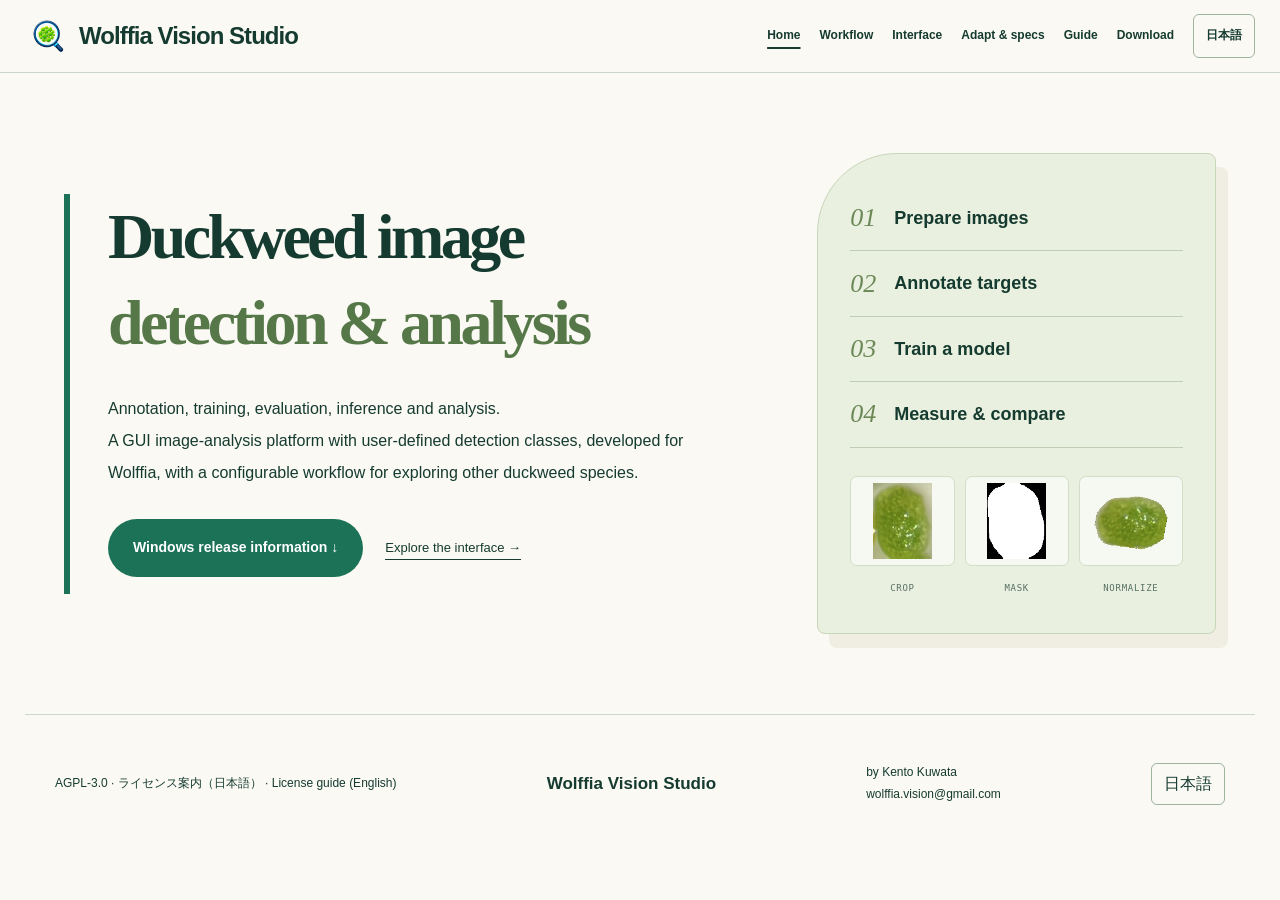
==== commit 10f778e4: "Update index.html" ====
--- a/en/index.html
+++ b/en/index.html
@@ -1,5 +1,5 @@
-<!doctype html><html lang="en"><head><meta charset="utf-8"><meta name="viewport" content="width=device-width,initial-scale=1"><title>Wolffia Vision Studio | Annotation, fine-tuning and image analysis</title><meta name="description" content="Annotation, training, evaluation, inference and analysis. A GUI image-analysis platform with user-defined detection classes, developed for Wolffia, with a configurable workflow for exploring other duckweed species."><meta property="og:type" content="website"><meta property="og:title" content="Wolffia Vision Studio | Annotation, fine-tuning and image analysis"><meta property="og:description" content="Annotation, training, evaluation, inference and analysis. A GUI image-analysis platform with user-defined detection classes, developed for Wolffia, with a configurable workflow for exploring other duckweed species."><meta name="twitter:card" content="summary"><link rel="icon" href="../assets/icon.png"><link rel="stylesheet" href="../style.css"><link rel="stylesheet" href="../enhancements.css"><link rel="stylesheet" href="../editorial.css"><style>.download>div:first-child{display:flex;flex-direction:column;min-width:0}.download>div:first-child>.release-warning{margin-top:auto;border:1px solid #91b99a;border-radius:12px;padding:18px;background:#ffffff0d;color:#f3f6df}.release-warning h3{font-size:1.15rem;margin:0 0 10px}.release-warning p{font-size:.82rem;line-height:1.75;margin:0 0 12px}.release-warning a{text-decoration:underline;font-weight:700;color:#eef6bd}.screenshot-crop{aspect-ratio:auto!important}.screenshot-crop img{transform:none!important;object-fit:contain!important}.lightbox-crop img{transform:none!important}@media(max-width:800px){.download>div:first-child>.release-warning{margin-top:28px}}</style><link rel="canonical" href="https://wolffiavision-code.github.io/wolffia-vision-studio/en/"><meta property="og:url" content="https://wolffiavision-code.github.io/wolffia-vision-studio/en/"><meta property="og:image" content="https://wolffiavision-code.github.io/wolffia-vision-studio/assets/icon.png"></head><body><a class="skip" href="#main">Skip to content</a><header><a class="brand" href="#page-home" data-route="home"><img src="../assets/icon.png" width="44" height="44" alt=""><span>Wolffia</span></a><button class="menu-toggle" aria-expanded="false" aria-controls="main-nav">Menu ☰</button><nav id="main-nav" aria-label="Main navigation"><a href="#page-home" data-route="home">Home</a><a href="#page-workflow" data-route="workflow">Workflow</a><a href="#page-interface" data-route="interface">Interface</a><a href="#page-adapt" data-route="adapt">Adapt & specs</a><a href="#page-guide" data-route="guide">Guide</a><a href="#page-download" data-route="download">Download</a><a class="language-link" href="../" hreflang="ja">日本語</a></nav></header><main id="main"><section class="hero" data-page="home"><div class="hero-copy"><h1>Duckweed image<br><em>detection & analysis</em></h1><p class="lead">Annotation, training, evaluation, inference and analysis.<br>A GUI image-analysis platform with user-defined detection classes, developed for Wolffia, with a configurable workflow for exploring other duckweed species.</p><div class="actions"><a class="primary" href="#page-download" data-route="download">Windows release information ↓</a><a class="text-link" href="#page-interface" data-route="interface">Explore the interface →</a></div><p class="subtle">Version 1.0.0 · 日本語 / English · Local image processing</p></div><aside class="workflow-panel" aria-label="Workflow"><ol><li><span>01</span><strong>Prepare images</strong></li><li><span>02</span><strong>Annotate targets</strong></li><li><span>03</span><strong>Train a model</strong></li><li><span>04</span><strong>Measure & compare</strong></li></ol><div class="workflow-specimens"><figure><img src="../assets/workflow/crop.jpg" alt="CROP"><figcaption>CROP</figcaption></figure><figure><img src="../assets/workflow/mask.png" alt="MASK"><figcaption>MASK</figcaption></figure><figure><img src="../assets/workflow/normalized.png" alt="NORMALIZE"><figcaption>NORMALIZE</figcaption></figure></div><p class="specimen-caption">Saved processing stages of the same individual</p></aside></section><section class="intro" id="workflow" data-page="workflow"><h2>From datasets<br><em>to image analysis</em></h2><div class="steps"><article><span class="step-number">01</span><h3>Prepare data</h3><p>Box/mask annotation, model assistance, class-balancing augmentation and balanced/random splits.</p></article><article><span class="step-number">02</span><h3>Train models</h3><p>Train or fine-tune YOLO, SegFormer and LRASPP-MobileNet.<br>Inspect learning curves, metric slopes, validation results and held-out tests.</p></article><article><span class="step-number">03</span><h3>Extract individuals</h3><p>Still-image and continuous inference, crops, binary masks, RGBA images and orientation normalization.</p></article><article><span class="step-number">04</span><h3>Explore traits</h3><p>Area, ellipse axes, circularity, CSV, distribution HTML, shape sorting and charts.</p></article></div></section><section class="intro example" id="example" data-page="workflow"><h2>From detection to measurements: one individual</h2><p>Follow individual A through an existing saved processing run.</p><div class="example-grid"><figure><h3>01 Source & detection</h3><div class="example-image"><svg viewBox="0 0 1108 1477" role="img" aria-label="Selected detection box A in the source image"><image href="../assets/workflow/original.jpg" width="1108" height="1477"/><rect x="610" y="539" width="102" height="130" fill="none" stroke="#ffda56" stroke-width="8"/><rect x="610" y="486" width="54" height="48" fill="#ffda56"/><text x="622" y="523" font-size="38" font-weight="bold" fill="#18352b">A</text></svg></div><figcaption>Only box A is displayed using saved detection coordinates.</figcaption></figure><figure><h3>02 Crop</h3><div class="example-image"><img src="../assets/workflow/crop.jpg" alt="Individual cropped from box A" width="102" height="130" loading="lazy"></div><figcaption>Saved crop of box A. The following stages use this same individual.</figcaption></figure><figure><h3>03 Segmentation</h3><div class="example-image"><div class="mask-pair"><img src="../assets/workflow/overlay.jpg" alt="Extracted region shown in red" loading="lazy"><img src="../assets/workflow/mask.png" alt="Binary mask: white foreground, black background" loading="lazy"></div></div><figcaption>Red overlay and binary mask. The white region defines the measurement target.</figcaption></figure><figure><h3>04 Normalize & isolate</h3><div class="example-image"><img src="../assets/workflow/normalized.png" alt="Transparent cutout with the major axis horizontal" width="163" height="141" loading="lazy"></div><figcaption>Rotated by approximately 79.5° to align the major axis. Saved RGBA output.</figcaption></figure></div><div class="measurement"><h3>05 Feature extraction</h3><p>Values from the saved CSV, measured using the orientation-normalized mask.</p><dl><div><dt>Area</dt><dd>10,607 px²</dd></div><div><dt>Ellipse major axis</dt><dd>136.82 px</dd></div><div><dt>Ellipse minor axis</dt><dd>97.81 px</dd></div><div><dt>Major / minor</dt><dd>1.399</dd></div><div><dt>Circularity</dt><dd>0.765</dd></div></dl><p class="fine">Axes are fitted-ellipse diameters.<br>Values in pixels require image-scale calibration before conversion to physical units.<br>Circularity approaches 1 for a circular shape.</p></div><details><summary>Stage correspondence</summary><p>The same detection is linked across stages by the crop manifest and an internal object ID.</p><p>This is a saved processing example, not a 1.0.0 accuracy benchmark.</p></details></section><section class="intro feature-tools" id="annotation-training" data-page="workflow"><h2>Annotation and training features</h2><div class="hero-tools" aria-label="Annotation and training feature examples"><article class="tool-preview annotation-preview"><div class="tool-bar"><strong>Annotation</strong></div><div class="annotation-layout"><div class="annotation-canvas"><svg viewBox="0 0 1108 1477" role="img" aria-label="Annotation example using the supplied labels"><image href="../assets/annotation-example.png" width="1108" height="1477"/><rect x="422.7" y="964.2" width="119.0" height="82.2" fill="none" stroke="#9453c9" stroke-width="4"/><rect x="357.1" y="645.7" width="105.9" height="111.3" fill="none" stroke="#9453c9" stroke-width="4"/><rect x="628.2" y="905.5" width="109.9" height="127.1" fill="none" stroke="#9453c9" stroke-width="4"/><rect x="543.5" y="928.0" width="90.5" height="107.0" fill="none" stroke="#9453c9" stroke-width="4"/><rect x="593.1" y="596.5" width="86.4" height="111.8" fill="none" stroke="#9453c9" stroke-width="4"/><rect x="461.4" y="668.3" width="120.9" height="84.3" fill="none" stroke="#9453c9" stroke-width="4"/><rect x="680.2" y="726.3" width="107.9" height="99.4" fill="none" stroke="#9453c9" stroke-width="4"/><rect x="715.1" y="980.2" width="81.7" height="124.7" fill="none" stroke="#9453c9" stroke-width="4"/><rect x="806.8" y="819.4" width="120.5" height="77.7" fill="none" stroke="#9453c9" stroke-width="4"/><rect x="725.5" y="1095.6" width="120.4" height="116.6" fill="none" stroke="#9453c9" stroke-width="4"/><rect x="681.8" y="513.7" width="117.5" height="95.8" fill="none" stroke="#9453c9" stroke-width="4"/><rect x="925.0" y="865.7" width="107.7" height="118.5" fill="none" stroke="#9453c9" stroke-width="4"/><rect x="698.0" y="604.5" width="121.9" height="90.4" fill="none" stroke="#9453c9" stroke-width="4"/><rect x="640.0" y="1055.8" width="105.6" height="102.3" fill="none" stroke="#9453c9" stroke-width="4"/><rect x="772.7" y="740.0" width="112.5" height="100.7" fill="none" stroke="#9453c9" stroke-width="4"/><rect x="514.6" y="850.2" width="101.4" height="98.3" fill="none" stroke="#9453c9" stroke-width="4"/><rect x="747.2" y="445.1" width="101.1" height="114.4" fill="none" stroke="#9453c9" stroke-width="4"/><rect x="778.7" y="954.1" width="115.8" height="99.1" fill="none" stroke="#9453c9" stroke-width="4"/><rect x="582.3" y="535.6" width="54.1" height="48.9" fill="none" stroke="#d44747" stroke-width="4"/><rect x="743.5" y="818.4" width="48.5" height="45.6" fill="none" stroke="#008864" stroke-width="4"/><rect x="753.7" y="935.5" width="45.9" height="46.3" fill="none" stroke="#008864" stroke-width="4"/><rect x="762.6" y="856.1" width="50.8" height="44.0" fill="none" stroke="#008864" stroke-width="4"/><rect x="769.4" y="704.9" width="47.6" height="43.9" fill="none" stroke="#008864" stroke-width="4"/><rect x="788.6" y="577.4" width="61.1" height="52.0" fill="none" stroke="#008864" stroke-width="4"/><rect x="455.2" y="911.8" width="49.2" height="48.2" fill="none" stroke="#008864" stroke-width="4"/><rect x="255.5" y="768.7" width="40.1" height="41.0" fill="none" stroke="#008864" stroke-width="4"/><rect x="806.8" y="895.8" width="118.9" height="79.0" fill="none" stroke="#9453c9" stroke-width="4"/><rect x="692.1" y="1178.3" width="52.2" height="51.3" fill="none" stroke="#008864" stroke-width="4"/><rect x="607.8" y="888.8" width="44.7" height="48.5" fill="none" stroke="#008864" stroke-width="4"/><rect x="498.9" y="934.1" width="45.5" height="43.1" fill="none" stroke="#008864" stroke-width="4"/><rect x="767.8" y="898.6" width="43.4" height="43.6" fill="none" stroke="#008864" stroke-width="4"/><rect x="286.5" y="722.6" width="124.8" height="89.7" fill="none" stroke="#9453c9" stroke-width="4"/><rect x="646.5" y="674.0" width="112.6" height="71.2" fill="none" stroke="#008864" stroke-width="4"/><rect x="814.8" y="544.1" width="44.4" height="42.7" fill="none" stroke="#008864" stroke-width="4"/><rect x="439.3" y="731.7" width="39.2" height="38.1" fill="none" stroke="#008864" stroke-width="4"/><rect x="361.3" y="799.8" width="36.4" height="30.7" fill="none" stroke="#008864" stroke-width="4"/><rect x="676.7" y="603.4" width="28.0" height="34.7" fill="none" stroke="#008864" stroke-width="4"/><rect x="925.0" y="849.0" width="33.7" height="32.2" fill="none" stroke="#008864" stroke-width="4"/><rect x="267.6" y="644.4" width="92.3" height="106.4" fill="none" stroke="#008864" stroke-width="4"/><rect x="267.5" y="644.8" width="92.3" height="105.9" fill="none" stroke="#9453c9" stroke-width="4"/><rect x="193.5" y="639.2" width="81.9" height="125.3" fill="none" stroke="#008864" stroke-width="4"/><rect x="378.1" y="818.3" width="85.9" height="84.6" fill="none" stroke="#9453c9" stroke-width="4"/><rect x="458.7" y="803.8" width="91.2" height="107.1" fill="none" stroke="#9453c9" stroke-width="4"/><rect x="513.0" y="576.4" width="107.1" height="97.8" fill="none" stroke="#9453c9" stroke-width="4"/></svg><span class="cursor-cross">＋</span></div><ul class="annotation-list"><li><i style="background:#008864"></i>0 vegetative <b>19</b></li><li><i style="background:#9453c9"></i>1 flowering <b>24</b></li><li><i style="background:#d44747"></i>2 dead <b>1</b></li></ul></div><p>Supplied boxes are shown with class colors.<br>Press C to cycle the class ID for the next newly created box.<br>Existing boxes can be changed from the item list.<br>All-image assistance saves each image incrementally.</p></article><article class="tool-preview training-preview"><div class="tool-bar"><strong>Training progress</strong></div><div class="metric-pills"><b>train loss</b><span>val loss</span><span>precision</span><span>recall</span><span>mAP</span></div><svg class="training-chart" viewBox="0 0 460 220" role="img" aria-label="Illustrative training-curve display; not measured values"><path d="M48 20V180H438" fill="none" stroke="#9cae9f"/><path d="M48 46 C110 73 140 88 190 112 S300 151 438 166" fill="none" stroke="#246e49" stroke-width="5"/><path d="M48 59 C105 76 145 99 196 119 S307 145 438 157" fill="none" stroke="#de8d35" stroke-width="5" stroke-dasharray="10 7"/><g fill="#607565" font-size="12"><text x="52" y="207">epoch 1</text><text x="382" y="207">epoch N</text></g></svg><div class="chart-key"><span><i class="train-line"></i>train</span><span><i class="val-line"></i>validation</span></div><p>Inspect logs and curves in the GUI; configure early stopping, optimizer and training conditions.<br>This diagram shows the interface concept, not performance data.</p></article></div></section><section class="screens" id="screens" data-page="interface"><h2>Application interface</h2><p>Actual 1.0.0 screens.<br>Click to enlarge.<br>Home, workspace selection and YOLO controls are shown here; annotation and training examples are included in the workflow view.</p><div class="gallery"><figure class="gallery-card"><button class="zoom" data-full="../assets/home_en.png" aria-label="Home — Enlarge image"><span class="screenshot-crop"><img src="../assets/home_en.png" alt="Actual home screen with four spaces." loading="lazy" width="1570" height="1002"></span><span>Home ↗</span></button></figure><figure class="gallery-card"><button class="zoom" data-full="../assets/workspace_en.png" aria-label="Inference space — Enlarge image"><span class="screenshot-crop"><img src="../assets/workspace_en.png" alt="Task selection in the inference space." loading="lazy" width="1570" height="1002"></span><span>Inference space ↗</span></button></figure><figure class="gallery-card"><button class="zoom" data-full="../assets/yolo_en.png" aria-label="YOLO controls — Enlarge image"><span class="screenshot-crop"><img src="../assets/yolo_en.png" alt="Input, parameter and display areas, not an accuracy evaluation." loading="lazy" width="1570" height="1002"></span><span>YOLO controls ↗</span></button></figure></div></section><section class="chart-feature intro" id="charts" data-page="workflow"><div><h2>From CSV files<br><em>to charts & tables.</em></h2><p>Add multiple files, choose columns and groups, and explore distributions and relationships.<br>Save figures, tables and a self-contained HTML report.</p></div><div class="chart-options"><article><span>01</span><h3>Distributions</h3><p>Histogram · density · ECDF · box · strip plots</p></article><article><span>02</span><h3>Relationships</h3><p>Scatter · trend line · log axes · correlation heatmap</p></article><article><span>03</span><h3>Summaries</h3><p>Mean ± SD · descriptive statistics</p></article></div></section><section class="intro" id="custom" data-page="adapt"><h2>Custom classes and fine-tuning</h2><p>Define YOLO class names and box labels, then train on your own images.<br>The standard example uses vegetative, flowering and dead.</p><pre class="yaml"><code>nc: 3
+<!doctype html><html lang="en"><head><meta charset="utf-8"><meta name="viewport" content="width=device-width,initial-scale=1"><title>Wolffia Vision Studio | Annotation, fine-tuning and image analysis</title><meta name="description" content="Annotation, training, evaluation, inference and analysis. A GUI image-analysis platform with user-defined detection classes, developed for Wolffia, with a configurable workflow for exploring other duckweed species."><meta property="og:type" content="website"><meta property="og:title" content="Wolffia Vision Studio | Annotation, fine-tuning and image analysis"><meta property="og:description" content="Annotation, training, evaluation, inference and analysis. A GUI image-analysis platform with user-defined detection classes, developed for Wolffia, with a configurable workflow for exploring other duckweed species."><meta name="twitter:card" content="summary"><link rel="icon" href="../assets/icon.png"><link rel="stylesheet" href="../style.css"><link rel="stylesheet" href="../enhancements.css"><link rel="stylesheet" href="../editorial.css"><style>.download>div:first-child{display:flex;flex-direction:column;min-width:0}.download>div:first-child>.release-warning{margin-top:auto;border:1px solid #91b99a;border-radius:12px;padding:18px;background:#ffffff0d;color:#f3f6df}.release-warning h3{font-size:1.15rem;margin:0 0 10px}.release-warning p{font-size:.82rem;line-height:1.75;margin:0 0 12px}.release-warning a{text-decoration:underline;font-weight:700;color:#eef6bd}.screenshot-crop{aspect-ratio:auto!important}.screenshot-crop img{transform:none!important;object-fit:contain!important}.lightbox-crop img{transform:none!important}@media(max-width:800px){.download>div:first-child>.release-warning{margin-top:28px}}</style><link rel="canonical" href="https://wolffiavision-code.github.io/wolffia-vision-studio/en/"><meta property="og:url" content="https://wolffiavision-code.github.io/wolffia-vision-studio/en/"><meta property="og:image" content="https://wolffiavision-code.github.io/wolffia-vision-studio/assets/icon.png"></head><body><a class="skip" href="#main">Skip to content</a><header><a class="brand" href="#page-home" data-route="home"><img src="../assets/icon.png" width="44" height="44" alt=""><span>Wolffia Vision Studio</span></a><button class="menu-toggle" aria-expanded="false" aria-controls="main-nav">Menu ☰</button><nav id="main-nav" aria-label="Main navigation"><a href="#page-home" data-route="home">Home</a><a href="#page-workflow" data-route="workflow">Workflow</a><a href="#page-interface" data-route="interface">Interface</a><a href="#page-adapt" data-route="adapt">Adapt & specs</a><a href="#page-guide" data-route="guide">Guide</a><a href="#page-download" data-route="download">Download</a><a class="language-link" href="../" hreflang="ja">日本語</a></nav></header><main id="main"><section class="hero" data-page="home"><div class="hero-copy"><h1>Duckweed image<br><em>detection & analysis</em></h1><p class="lead">Annotation, training, evaluation, inference and analysis.<br>A GUI image-analysis platform with user-defined detection classes, developed for Wolffia, with a configurable workflow for exploring other duckweed species.</p><div class="actions"><a class="primary" href="#page-download" data-route="download">Windows release information ↓</a><a class="text-link" href="#page-interface" data-route="interface">Explore the interface →</a></div><p class="subtle">Version 1.0.0 · 日本語 / English · Local image processing</p></div><aside class="workflow-panel" aria-label="Workflow"><ol><li><span>01</span><strong>Prepare images</strong></li><li><span>02</span><strong>Annotate targets</strong></li><li><span>03</span><strong>Train a model</strong></li><li><span>04</span><strong>Measure & compare</strong></li></ol><div class="workflow-specimens"><figure><img src="../assets/workflow/crop.jpg" alt="CROP"><figcaption>CROP</figcaption></figure><figure><img src="../assets/workflow/mask.png" alt="MASK"><figcaption>MASK</figcaption></figure><figure><img src="../assets/workflow/normalized.png" alt="NORMALIZE"><figcaption>NORMALIZE</figcaption></figure></div><p class="specimen-caption">Saved processing stages of the same individual</p></aside></section><section class="intro" id="workflow" data-page="workflow"><h2>From datasets<br><em>to image analysis</em></h2><div class="steps"><article><span class="step-number">01</span><h3>Prepare data</h3><p>Box/mask annotation, model assistance, class-balancing augmentation and balanced/random splits.</p></article><article><span class="step-number">02</span><h3>Train models</h3><p>Train or fine-tune YOLO, SegFormer and LRASPP-MobileNet.<br>Inspect learning curves, metric slopes, validation results and held-out tests.</p></article><article><span class="step-number">03</span><h3>Extract individuals</h3><p>Still-image and continuous inference, crops, binary masks, RGBA images and orientation normalization.</p></article><article><span class="step-number">04</span><h3>Explore traits</h3><p>Area, ellipse axes, circularity, CSV, distribution HTML, shape sorting and charts.</p></article></div></section><section class="intro example" id="example" data-page="workflow"><h2>From detection to measurements: one individual</h2><p>Follow individual A through an existing saved processing run.</p><div class="example-grid"><figure><h3>01 Source & detection</h3><div class="example-image"><svg viewBox="0 0 1108 1477" role="img" aria-label="Selected detection box A in the source image"><image href="../assets/workflow/original.jpg" width="1108" height="1477"/><rect x="610" y="539" width="102" height="130" fill="none" stroke="#ffda56" stroke-width="8"/><rect x="610" y="486" width="54" height="48" fill="#ffda56"/><text x="622" y="523" font-size="38" font-weight="bold" fill="#18352b">A</text></svg></div><figcaption>Only box A is displayed using saved detection coordinates.</figcaption></figure><figure><h3>02 Crop</h3><div class="example-image"><img src="../assets/workflow/crop.jpg" alt="Individual cropped from box A" width="102" height="130" loading="lazy"></div><figcaption>Saved crop of box A. The following stages use this same individual.</figcaption></figure><figure><h3>03 Segmentation</h3><div class="example-image"><div class="mask-pair"><img src="../assets/workflow/overlay.jpg" alt="Extracted region shown in red" loading="lazy"><img src="../assets/workflow/mask.png" alt="Binary mask: white foreground, black background" loading="lazy"></div></div><figcaption>Red overlay and binary mask. The white region defines the measurement target.</figcaption></figure><figure><h3>04 Normalize & isolate</h3><div class="example-image"><img src="../assets/workflow/normalized.png" alt="Transparent cutout with the major axis horizontal" width="163" height="141" loading="lazy"></div><figcaption>Rotated by approximately 79.5° to align the major axis. Saved RGBA output.</figcaption></figure></div><div class="measurement"><h3>05 Feature extraction</h3><p>Values from the saved CSV, measured using the orientation-normalized mask.</p><dl><div><dt>Area</dt><dd>10,607 px²</dd></div><div><dt>Ellipse major axis</dt><dd>136.82 px</dd></div><div><dt>Ellipse minor axis</dt><dd>97.81 px</dd></div><div><dt>Major / minor</dt><dd>1.399</dd></div><div><dt>Circularity</dt><dd>0.765</dd></div></dl><p class="fine">Axes are fitted-ellipse diameters.<br>Values in pixels require image-scale calibration before conversion to physical units.<br>Circularity approaches 1 for a circular shape.</p></div><details><summary>Stage correspondence</summary><p>The same detection is linked across stages by the crop manifest and an internal object ID.</p><p>This is a saved processing example, not a 1.0.0 accuracy benchmark.</p></details></section><section class="intro feature-tools" id="annotation-training" data-page="workflow"><h2>Annotation and training features</h2><div class="hero-tools" aria-label="Annotation and training feature examples"><article class="tool-preview annotation-preview"><div class="tool-bar"><strong>Annotation</strong></div><div class="annotation-layout"><div class="annotation-canvas"><svg viewBox="0 0 1108 1477" role="img" aria-label="Annotation example using the supplied labels"><image href="../assets/annotation-example.png" width="1108" height="1477"/><rect x="422.7" y="964.2" width="119.0" height="82.2" fill="none" stroke="#9453c9" stroke-width="4"/><rect x="357.1" y="645.7" width="105.9" height="111.3" fill="none" stroke="#9453c9" stroke-width="4"/><rect x="628.2" y="905.5" width="109.9" height="127.1" fill="none" stroke="#9453c9" stroke-width="4"/><rect x="543.5" y="928.0" width="90.5" height="107.0" fill="none" stroke="#9453c9" stroke-width="4"/><rect x="593.1" y="596.5" width="86.4" height="111.8" fill="none" stroke="#9453c9" stroke-width="4"/><rect x="461.4" y="668.3" width="120.9" height="84.3" fill="none" stroke="#9453c9" stroke-width="4"/><rect x="680.2" y="726.3" width="107.9" height="99.4" fill="none" stroke="#9453c9" stroke-width="4"/><rect x="715.1" y="980.2" width="81.7" height="124.7" fill="none" stroke="#9453c9" stroke-width="4"/><rect x="806.8" y="819.4" width="120.5" height="77.7" fill="none" stroke="#9453c9" stroke-width="4"/><rect x="725.5" y="1095.6" width="120.4" height="116.6" fill="none" stroke="#9453c9" stroke-width="4"/><rect x="681.8" y="513.7" width="117.5" height="95.8" fill="none" stroke="#9453c9" stroke-width="4"/><rect x="925.0" y="865.7" width="107.7" height="118.5" fill="none" stroke="#9453c9" stroke-width="4"/><rect x="698.0" y="604.5" width="121.9" height="90.4" fill="none" stroke="#9453c9" stroke-width="4"/><rect x="640.0" y="1055.8" width="105.6" height="102.3" fill="none" stroke="#9453c9" stroke-width="4"/><rect x="772.7" y="740.0" width="112.5" height="100.7" fill="none" stroke="#9453c9" stroke-width="4"/><rect x="514.6" y="850.2" width="101.4" height="98.3" fill="none" stroke="#9453c9" stroke-width="4"/><rect x="747.2" y="445.1" width="101.1" height="114.4" fill="none" stroke="#9453c9" stroke-width="4"/><rect x="778.7" y="954.1" width="115.8" height="99.1" fill="none" stroke="#9453c9" stroke-width="4"/><rect x="582.3" y="535.6" width="54.1" height="48.9" fill="none" stroke="#d44747" stroke-width="4"/><rect x="743.5" y="818.4" width="48.5" height="45.6" fill="none" stroke="#008864" stroke-width="4"/><rect x="753.7" y="935.5" width="45.9" height="46.3" fill="none" stroke="#008864" stroke-width="4"/><rect x="762.6" y="856.1" width="50.8" height="44.0" fill="none" stroke="#008864" stroke-width="4"/><rect x="769.4" y="704.9" width="47.6" height="43.9" fill="none" stroke="#008864" stroke-width="4"/><rect x="788.6" y="577.4" width="61.1" height="52.0" fill="none" stroke="#008864" stroke-width="4"/><rect x="455.2" y="911.8" width="49.2" height="48.2" fill="none" stroke="#008864" stroke-width="4"/><rect x="255.5" y="768.7" width="40.1" height="41.0" fill="none" stroke="#008864" stroke-width="4"/><rect x="806.8" y="895.8" width="118.9" height="79.0" fill="none" stroke="#9453c9" stroke-width="4"/><rect x="692.1" y="1178.3" width="52.2" height="51.3" fill="none" stroke="#008864" stroke-width="4"/><rect x="607.8" y="888.8" width="44.7" height="48.5" fill="none" stroke="#008864" stroke-width="4"/><rect x="498.9" y="934.1" width="45.5" height="43.1" fill="none" stroke="#008864" stroke-width="4"/><rect x="767.8" y="898.6" width="43.4" height="43.6" fill="none" stroke="#008864" stroke-width="4"/><rect x="286.5" y="722.6" width="124.8" height="89.7" fill="none" stroke="#9453c9" stroke-width="4"/><rect x="646.5" y="674.0" width="112.6" height="71.2" fill="none" stroke="#008864" stroke-width="4"/><rect x="814.8" y="544.1" width="44.4" height="42.7" fill="none" stroke="#008864" stroke-width="4"/><rect x="439.3" y="731.7" width="39.2" height="38.1" fill="none" stroke="#008864" stroke-width="4"/><rect x="361.3" y="799.8" width="36.4" height="30.7" fill="none" stroke="#008864" stroke-width="4"/><rect x="676.7" y="603.4" width="28.0" height="34.7" fill="none" stroke="#008864" stroke-width="4"/><rect x="925.0" y="849.0" width="33.7" height="32.2" fill="none" stroke="#008864" stroke-width="4"/><rect x="267.6" y="644.4" width="92.3" height="106.4" fill="none" stroke="#008864" stroke-width="4"/><rect x="267.5" y="644.8" width="92.3" height="105.9" fill="none" stroke="#9453c9" stroke-width="4"/><rect x="193.5" y="639.2" width="81.9" height="125.3" fill="none" stroke="#008864" stroke-width="4"/><rect x="378.1" y="818.3" width="85.9" height="84.6" fill="none" stroke="#9453c9" stroke-width="4"/><rect x="458.7" y="803.8" width="91.2" height="107.1" fill="none" stroke="#9453c9" stroke-width="4"/><rect x="513.0" y="576.4" width="107.1" height="97.8" fill="none" stroke="#9453c9" stroke-width="4"/></svg><span class="cursor-cross">＋</span></div><ul class="annotation-list"><li><i style="background:#008864"></i>0 vegetative <b>19</b></li><li><i style="background:#9453c9"></i>1 flowering <b>24</b></li><li><i style="background:#d44747"></i>2 dead <b>1</b></li></ul></div><p>Supplied boxes are shown with class colors.<br>Press C to cycle the class ID for the next newly created box.<br>Existing boxes can be changed from the item list.<br>All-image assistance saves each image incrementally.</p></article><article class="tool-preview training-preview"><div class="tool-bar"><strong>Training progress</strong></div><div class="metric-pills"><b>train loss</b><span>val loss</span><span>precision</span><span>recall</span><span>mAP</span></div><svg class="training-chart" viewBox="0 0 460 220" role="img" aria-label="Illustrative training-curve display; not measured values"><path d="M48 20V180H438" fill="none" stroke="#9cae9f"/><path d="M48 46 C110 73 140 88 190 112 S300 151 438 166" fill="none" stroke="#246e49" stroke-width="5"/><path d="M48 59 C105 76 145 99 196 119 S307 145 438 157" fill="none" stroke="#de8d35" stroke-width="5" stroke-dasharray="10 7"/><g fill="#607565" font-size="12"><text x="52" y="207">epoch 1</text><text x="382" y="207">epoch N</text></g></svg><div class="chart-key"><span><i class="train-line"></i>train</span><span><i class="val-line"></i>validation</span></div><p>Inspect logs and curves in the GUI; configure early stopping, optimizer and training conditions.<br>This diagram shows the interface concept, not performance data.</p></article></div></section><section class="screens" id="screens" data-page="interface"><h2>Application interface</h2><p>Actual 1.0.0 screens.<br>Click to enlarge.<br>Home, workspace selection and YOLO controls are shown here; annotation and training examples are included in the workflow view.</p><div class="gallery"><figure class="gallery-card"><button class="zoom" data-full="../assets/home_en.png" aria-label="Home — Enlarge image"><span class="screenshot-crop"><img src="../assets/home_en.png" alt="Actual home screen with four spaces." loading="lazy" width="1570" height="1002"></span><span>Home ↗</span></button></figure><figure class="gallery-card"><button class="zoom" data-full="../assets/workspace_en.png" aria-label="Inference space — Enlarge image"><span class="screenshot-crop"><img src="../assets/workspace_en.png" alt="Task selection in the inference space." loading="lazy" width="1570" height="1002"></span><span>Inference space ↗</span></button></figure><figure class="gallery-card"><button class="zoom" data-full="../assets/yolo_en.png" aria-label="YOLO controls — Enlarge image"><span class="screenshot-crop"><img src="../assets/yolo_en.png" alt="Input, parameter and display areas, not an accuracy evaluation." loading="lazy" width="1570" height="1002"></span><span>YOLO controls ↗</span></button></figure></div></section><section class="chart-feature intro" id="charts" data-page="workflow"><div><h2>From CSV files<br><em>to charts & tables.</em></h2><p>Add multiple files, choose columns and groups, and explore distributions and relationships.<br>Save figures, tables and a self-contained HTML report.</p></div><div class="chart-options"><article><span>01</span><h3>Distributions</h3><p>Histogram · density · ECDF · box · strip plots</p></article><article><span>02</span><h3>Relationships</h3><p>Scatter · trend line · log axes · correlation heatmap</p></article><article><span>03</span><h3>Summaries</h3><p>Mean ± SD · descriptive statistics</p></article></div></section><section class="intro" id="custom" data-page="adapt"><h2>Custom classes and fine-tuning</h2><p>Define YOLO class names and box labels, then train on your own images.<br>The standard example uses vegetative, flowering and dead.</p><pre class="yaml"><code>nc: 3
 names:
   - vegetative
   - flowering
-  - dead</code></pre><p class="notice">Changing YAML alone does not teach a model new classes.<br>Annotated data and training are required.<br>Match inference YAML class IDs and their order to the trained model; automatic consistency checking does not cover every combination.</p><h3>GUI Fine-Tuning</h3><p>Adapt existing weights to explore differences in species, strains, magnification, lighting or backgrounds.<br>Updates do not guarantee improved accuracy: evaluate on held-out test data.<br>Current segmentation is binary target/background, not multiclass mask training.</p><div class="scope"><article><h3>Implemented / checked</h3><p>GUI construction, data preparation, frozen self-test and isolated installer checks are complete; these do not replace independent accuracy or full cross-PC evaluation.</p></article><article><h3>Applying the workflow to other duckweeds</h3><p>The same detection, segmentation and measurement workflow may be applicable to Wolffiella, Lemna, Spirodela and Landoltia with suitable annotated data and models.<br>Direct transfer of the supplied models and accuracy on these genera are not validated.</p></article><article><h3>Validation scope</h3><p>The Windows x64 package and principal workflows are checked.<br>Evaluate accuracy for each species and imaging condition with independent test data.</p></article></div></section><section class="intro" id="spec" data-page="adapt"><h2>Technical scope and specifications</h2><div class="table-wrap" tabindex="0" role="region" aria-label="Specifications"><table><thead><tr><th>Item</th><th>Verified scope</th></tr></thead><tbody><tr><th scope="row">OS / runtime</th><td>Windows x64 application built and self-tested on the development PC. Other Windows versions and Python-free PCs remain unverified.</td></tr><tr><th scope="row">CPU / GPU</th><td>CPU or compatible NVIDIA CUDA GPU selection. Build: PyTorch 2.12.1+cu126. Recommended RAM/VRAM and minimum driver versions are not established.</td></tr><tr><th scope="row">Storage</th><td>See the release information below for setup size. Allow extra space for installation, models, outputs and training.</td></tr><tr><th scope="row">Input images</th><td>JPG/JPEG, PNG, BMP, TIFF, WEBP. HEIC/HEIF depend on an additional decoder. Full format coverage in the EXE is not verified.</td></tr><tr><th scope="row">Annotation</th><td>YOLO: images and labels, matching TXT names (class_id, x_center, y_center, width, height; coordinates normalized 0–1). Masks: images and masks with matching PNG names.</td></tr><tr><th scope="row">Models</th><td>YOLO .pt and app-compatible SegFormer-B0 / LRASPP-MobileNetV3 checkpoints, not arbitrary architectures.</td></tr><tr><th scope="row">Outputs</th><td>Detection/crop images, masks, Original / Overlay / Mask / RGBA montages, normalize images, CSV, NPZ, JSON and distribution HTML, depending on the task.</td></tr><tr><th scope="row">Evaluation</th><td>YOLO: TP, FP, FN, WC (wrong class), precision, recall, F1, error rate and confusion matrices. Error rate=(FP+FN+WC)/(TP+FP+FN+WC). Training mAP and test-workspace metrics are distinct. No public accuracy benchmark is available.</td></tr><tr><th scope="row">Processing / network</th><td>Image processing runs locally. Model retrieval may use the network; all dependency communication has not been audited. This website has no image-upload feature.</td></tr><tr><th scope="row">Shape sorting</th><td>MF: mother-frond candidate; DF: daughter-frond candidate; Edge: truncated/non-elliptical candidate. Latest source uses PCA, 1–3 groups and ellipse agreement with per-image HTML audits, not biological identification.</td></tr></tbody></table></div></section><section class="intro" id="guide" data-page="guide"><h2>Getting started</h2><ol class="instructions"><li><h3>Check the release</h3><p>Confirm version, size and SHA-256 in the download view, then verify the downloaded file against the same hash.</p></li><li><h3>Install and launch</h3><p>Run Setup.exe and choose a location. Open Japanese or English from the Start menu.</p></li><li><h3>Try a sample</h3><p>Open Inference / Processing → YOLO.<br>Select images, weights and matching YAML, run and inspect results.</p></li></ol><p>Back up presets, added models and results before updating; review the change log and repeat a known sample afterward.</p></section><section class="download" id="download" data-page="download"><div><h2>Try the Windows app</h2><p>Initial release · 1.0.0</p><p>A Windows application that processes images on your computer.</p><aside class="release-warning"><h3>⚠ Windows protection warnings</h3><p>This release is unsigned. Windows may show a protection warning. Verify the official source and SHA-256 and scan the file. Only if you trust it, choose More info → Run anyway. Do not run it if a threat is detected or the hash differs. Do not disable protection or add exclusions. Contact your administrator if policy prevents execution.</p><a href="../WARNINGS_EN.txt">Read the full safety notice</a></aside></div><div class="download-card"><span class="release-label">Initial release</span><h3>Wolffia Vision Studio</h3><a id="download-link" class="primary" hidden>Download setup ↓</a><button id="download-pending" class="primary" disabled>Release information unavailable</button><p id="release-reason">Loading release information.</p><a id="source-link" class="text-link" hidden>Source code ↗</a><dl id="release-details"></dl><p id="release-hash" class="fine"></p><p class="fine">Unsigned release. See the release notes for the scope of verification.</p></div></section><section class="intro" id="dataset-request" data-page="guide"><h2>Request training data</h2><p>Submit a request through the form. Approved applicants receive download details and a password separately.</p><a class="primary" id="external-form" hidden rel="noopener" target="_blank">Open request form ↗</a><p id="form-pending">The form configuration could not be loaded. Use the contact address in the README.</p></section><section class="faq" id="docs" data-page="guide"><h2>Guidance and FAQ</h2><p>This page includes the <a href="../README_EN.md">English README</a>, <a href="../README.md">Japanese README</a>, warnings and license guides. See the <a href="../SEARCH_CONSOLE_SETUP_EN.md">Search Console setup guide</a> for indexing setup.</p><details><summary>Do I need programming knowledge?</summary><p>Routine workflows use the GUI.<br>Setup, model/data preparation and troubleshooting may require technical assistance.</p></details><details><summary>Do I need a GPU?</summary><p>CPU is selectable.<br>Runtime depends on the model, image size and computer; no throughput guarantee is provided.</p></details><details><summary>Can I train on my own images or add classes?</summary><p>YOLO supports class names, box labels and training data for custom training.<br>Editing YAML alone is insufficient.<br>Masks are currently binary.</p></details><details><summary>Can I use plants other than Wolffia?</summary><p>Potentially.<br>Annotate target-species images with boxes or masks; for YOLO, configure dataset paths and class names in YAML, then train or fine-tune.<br>Define imaging conditions and how roots/fronds are labeled, and evaluate on held-out images.<br>Editing YAML alone does not teach new species or classes.</p></details><details><summary>Where are results saved?</summary><p>In the local output folder selected for each task.<br>Routine inference and analysis are grouped under output/practice/run_timestamp with 01_yolo, 02_crops, 03_segmentation and 04_features&analysis.<br>Training logs and data.yaml stay in each fine-tune folder; test output can be placed beside weights in that training folder.<br>Producing output does not establish correctness.</p></details><details><summary>How are MF and Edge distinguished?</summary><p>Not by elongation alone.<br>Latest source compares masks with complete fitted ellipses.<br>Segmentation errors also reduce agreement, so inspect the images and audit.</p></details><h3>Website change log</h3><p>2026-10-23: Reorganized the long single page into six switchable views and documented class balancing, balanced splitting, training trends, RGBA previews and chart-specific options.</p></section><section class="intro" id="about" data-page="guide"><h2>Developer and licenses</h2><p>Developed by Kento Kuwata.<br>A Windows application originally developed for Wolffia image analysis.</p><h3>Separate software, models and data</h3><p>Application source is prepared under AGPL-3.0.<br>Third-party libraries retain their licenses.<br>Models, samples and training images need separate terms and redistribution checks; do not infer them from the software license.</p><h3>Other duckweed image-processing technologies</h3><p>Explore other tools for duckweed and plant image analysis.<br>Visit each project to see its workflows and usage.</p><ul><li><a href="https://github.com/SamOliveiraLab/Deepweed">Deepweed ↗</a> — Duckweed segmentation, tracking and growth analysis.</li><li><a href="https://github.com/danforthcenter/plantcv">PlantCV ↗</a> — Plant phenotyping image analysis.</li></ul></section><footer><p><a href="../LICENSE">AGPL-3.0</a> · <a href="../LICENSE_JA.md">ライセンス案内（日本語）</a> · <a href="../LICENSE_EN.md">License guide (English)</a></p><div class="brand">Wolffia Vision Studio</div><p>by Kento Kuwata<br><a href="mailto:wolffia.vision@gmail.com">wolffia.vision@gmail.com</a></p><a class="language-link" href="../">日本語</a></footer></main><dialog id="lightbox" aria-label="Enlarge image"><button id="close-lightbox">Close ×</button><div class="lightbox-crop"><img id="lightbox-image" alt=""></div><p id="lightbox-caption"></p></dialog><script src="../app.js" defer></script><script>fetch('../form-config.json').then(r=>r.json()).then(c=>{if(!c.form_url)return;const u=new URL(c.form_url);if(u.protocol!=='https:'||u.username||u.password)return;if(!['forms.gle','docs.google.com','script.google.com'].includes(u.hostname))return;const a=document.querySelector('#external-form');a.href=u.href;a.hidden=false;document.querySelector('#form-pending').hidden=true;}).catch(()=>{});</script></body></html>+  - dead</code></pre><p class="notice">Changing YAML alone does not teach a model new classes.<br>Annotated data and training are required.<br>Match inference YAML class IDs and their order to the trained model; automatic consistency checking does not cover every combination.</p><h3>GUI Fine-Tuning</h3><p>Adapt existing weights to explore differences in species, strains, magnification, lighting or backgrounds.<br>Updates do not guarantee improved accuracy: evaluate on held-out test data.<br>Current segmentation is binary target/background, not multiclass mask training.</p><div class="scope"><article><h3>Implemented / checked</h3><p>GUI construction, data preparation, frozen self-test and isolated installer checks are complete; these do not replace independent accuracy or full cross-PC evaluation.</p></article><article><h3>Applying the workflow to other duckweeds</h3><p>The same detection, segmentation and measurement workflow may be applicable to Wolffiella, Lemna, Spirodela and Landoltia with suitable annotated data and models.<br>Direct transfer of the supplied models and accuracy on these genera are not validated.</p></article><article><h3>Validation scope</h3><p>The Windows x64 package and principal workflows are checked.<br>Evaluate accuracy for each species and imaging condition with independent test data.</p></article></div></section><section class="intro" id="spec" data-page="adapt"><h2>Technical scope and specifications</h2><div class="table-wrap" tabindex="0" role="region" aria-label="Specifications"><table><thead><tr><th>Item</th><th>Verified scope</th></tr></thead><tbody><tr><th scope="row">OS / runtime</th><td>Windows x64 application built and self-tested on the development PC. Other Windows versions and Python-free PCs remain unverified.</td></tr><tr><th scope="row">CPU / GPU</th><td>CPU or compatible NVIDIA CUDA GPU selection. Build: PyTorch 2.12.1+cu126. Recommended RAM/VRAM and minimum driver versions are not established.</td></tr><tr><th scope="row">Storage</th><td>See the release information below for setup size. Allow extra space for installation, models, outputs and training.</td></tr><tr><th scope="row">Input images</th><td>JPG/JPEG, PNG, BMP, TIFF, WEBP. HEIC/HEIF depend on an additional decoder. Full format coverage in the EXE is not verified.</td></tr><tr><th scope="row">Annotation</th><td>YOLO: images and labels, matching TXT names (class_id, x_center, y_center, width, height; coordinates normalized 0–1). Masks: images and masks with matching PNG names.</td></tr><tr><th scope="row">Models</th><td>YOLO .pt and app-compatible SegFormer-B0 / LRASPP-MobileNetV3 checkpoints, not arbitrary architectures.</td></tr><tr><th scope="row">Outputs</th><td>Detection/crop images, masks, Original / Overlay / Mask / RGBA montages, normalize images, CSV, NPZ, JSON and distribution HTML, depending on the task.</td></tr><tr><th scope="row">Evaluation</th><td>YOLO: TP, FP, FN, WC (wrong class), precision, recall, F1, error rate and confusion matrices. Error rate=(FP+FN+WC)/(TP+FP+FN+WC). Training mAP and test-workspace metrics are distinct. No public accuracy benchmark is available.</td></tr><tr><th scope="row">Processing / network</th><td>Image processing runs locally. Model retrieval may use the network; all dependency communication has not been audited. This website has no image-upload feature.</td></tr><tr><th scope="row">Shape sorting</th><td>MF: mother-frond candidate; DF: daughter-frond candidate; Edge: truncated/non-elliptical candidate. Latest source uses PCA, 1–3 groups and ellipse agreement with per-image HTML audits, not biological identification.</td></tr></tbody></table></div></section><section class="intro" id="guide" data-page="guide"><h2>Getting started</h2><ol class="instructions"><li><h3>Check the release</h3><p>Confirm version, size and SHA-256 in the download view, then verify the downloaded file against the same hash.</p></li><li><h3>Install and launch</h3><p>Run Setup.exe and choose a location. Open Japanese or English from the Start menu.</p></li><li><h3>Try a sample</h3><p>Open Inference / Processing → YOLO.<br>Select images, weights and matching YAML, run and inspect results.</p></li></ol><p>Back up presets, added models and results before updating; review the change log and repeat a known sample afterward.</p></section><section class="download" id="download" data-page="download"><div><h2>Try the Windows app</h2><p>Initial release · 1.0.0</p><p>A Windows application that processes images on your computer.</p><aside class="release-warning"><h3>⚠ Windows protection warnings</h3><p>This release is unsigned. Windows may show a protection warning. Verify the official source and SHA-256 and scan the file. Only if you trust it, choose More info → Run anyway. Do not run it if a threat is detected or the hash differs. Do not disable protection or add exclusions. Contact your administrator if policy prevents execution.</p><a href="../WARNINGS_EN.txt">Read the full safety notice</a></aside></div><div class="download-card"><span class="release-label">Initial release</span><h3>Wolffia Vision Studio</h3><a id="download-link" class="primary" hidden>Download setup ↓</a><button id="download-pending" class="primary" disabled>Release information unavailable</button><p id="release-reason">Loading release information.</p><a id="source-link" class="text-link" hidden>Source code ↗</a><dl id="release-details"></dl><p id="release-hash" class="fine"></p><p class="fine">Unsigned release. See the release notes for the scope of verification.</p></div></section><section class="intro" id="dataset-request" data-page="guide"><h2>Request training data</h2><p>Submit a request through the form. Approved applicants receive download details and a password separately.</p><a class="primary" id="external-form" hidden rel="noopener" target="_blank">Open request form ↗</a><p id="form-pending">The form configuration could not be loaded. Use the contact address in the README.</p></section><section class="faq" id="docs" data-page="guide"><h2>Guidance and FAQ</h2><p>This page includes the <a href="../README_EN.md">English README</a>, <a href="../README.md">Japanese README</a>, warnings and license guides. See the <a href="../SEARCH_CONSOLE_SETUP_EN.md">Search Console setup guide</a> for indexing setup.</p><details><summary>Do I need programming knowledge?</summary><p>Routine workflows use the GUI.<br>Setup, model/data preparation and troubleshooting may require technical assistance.</p></details><details><summary>Do I need a GPU?</summary><p>CPU is selectable.<br>Runtime depends on the model, image size and computer; no throughput guarantee is provided.</p></details><details><summary>Can I train on my own images or add classes?</summary><p>YOLO supports class names, box labels and training data for custom training.<br>Editing YAML alone is insufficient.<br>Masks are currently binary.</p></details><details><summary>Can I use plants other than Wolffia?</summary><p>Potentially.<br>Annotate target-species images with boxes or masks; for YOLO, configure dataset paths and class names in YAML, then train or fine-tune.<br>Define imaging conditions and how roots/fronds are labeled, and evaluate on held-out images.<br>Editing YAML alone does not teach new species or classes.</p></details><details><summary>Where are results saved?</summary><p>In the local output folder selected for each task.<br>Routine inference and analysis are grouped under output/practice/run_timestamp with 01_yolo, 02_crops, 03_segmentation and 04_features&analysis.<br>Training logs and data.yaml stay in each fine-tune folder; test output can be placed beside weights in that training folder.<br>Producing output does not establish correctness.</p></details><details><summary>How are MF and Edge distinguished?</summary><p>Not by elongation alone.<br>Latest source compares masks with complete fitted ellipses.<br>Segmentation errors also reduce agreement, so inspect the images and audit.</p></details><h3>Website change log</h3><p>2026-10-23: Reorganized the long single page into six switchable views and documented class balancing, balanced splitting, training trends, RGBA previews and chart-specific options.</p></section><section class="intro" id="about" data-page="guide"><h2>Developer and licenses</h2><p>Developed by Kento Kuwata.<br>A Windows application originally developed for Wolffia image analysis.</p><h3>Separate software, models and data</h3><p>Application source is prepared under AGPL-3.0.<br>Third-party libraries retain their licenses.<br>Models, samples and training images need separate terms and redistribution checks; do not infer them from the software license.</p><h3>Other duckweed image-processing technologies</h3><p>Explore other tools for duckweed and plant image analysis.<br>Visit each project to see its workflows and usage.</p><ul><li><a href="https://github.com/SamOliveiraLab/Deepweed">Deepweed ↗</a> — Duckweed segmentation, tracking and growth analysis.</li><li><a href="https://github.com/danforthcenter/plantcv">PlantCV ↗</a> — Plant phenotyping image analysis.</li></ul></section><footer><p><a href="../LICENSE">AGPL-3.0</a> · <a href="../LICENSE_JA.md">ライセンス案内（日本語）</a> · <a href="../LICENSE_EN.md">License guide (English)</a></p><div class="brand">Wolffia Vision Studio</div><p>by Kento Kuwata<br><a href="mailto:wolffia.vision@gmail.com">wolffia.vision@gmail.com</a></p><a class="language-link" href="../">日本語</a></footer></main><dialog id="lightbox" aria-label="Enlarge image"><button id="close-lightbox">Close ×</button><div class="lightbox-crop"><img id="lightbox-image" alt=""></div><p id="lightbox-caption"></p></dialog><script src="../app.js" defer></script><script>fetch('../form-config.json').then(r=>r.json()).then(c=>{if(!c.form_url)return;const u=new URL(c.form_url);if(u.protocol!=='https:'||u.username||u.password)return;if(!['forms.gle','docs.google.com','script.google.com'].includes(u.hostname))return;const a=document.querySelector('#external-form');a.href=u.href;a.hidden=false;document.querySelector('#form-pending').hidden=true;}).catch(()=>{});</script></body></html>
